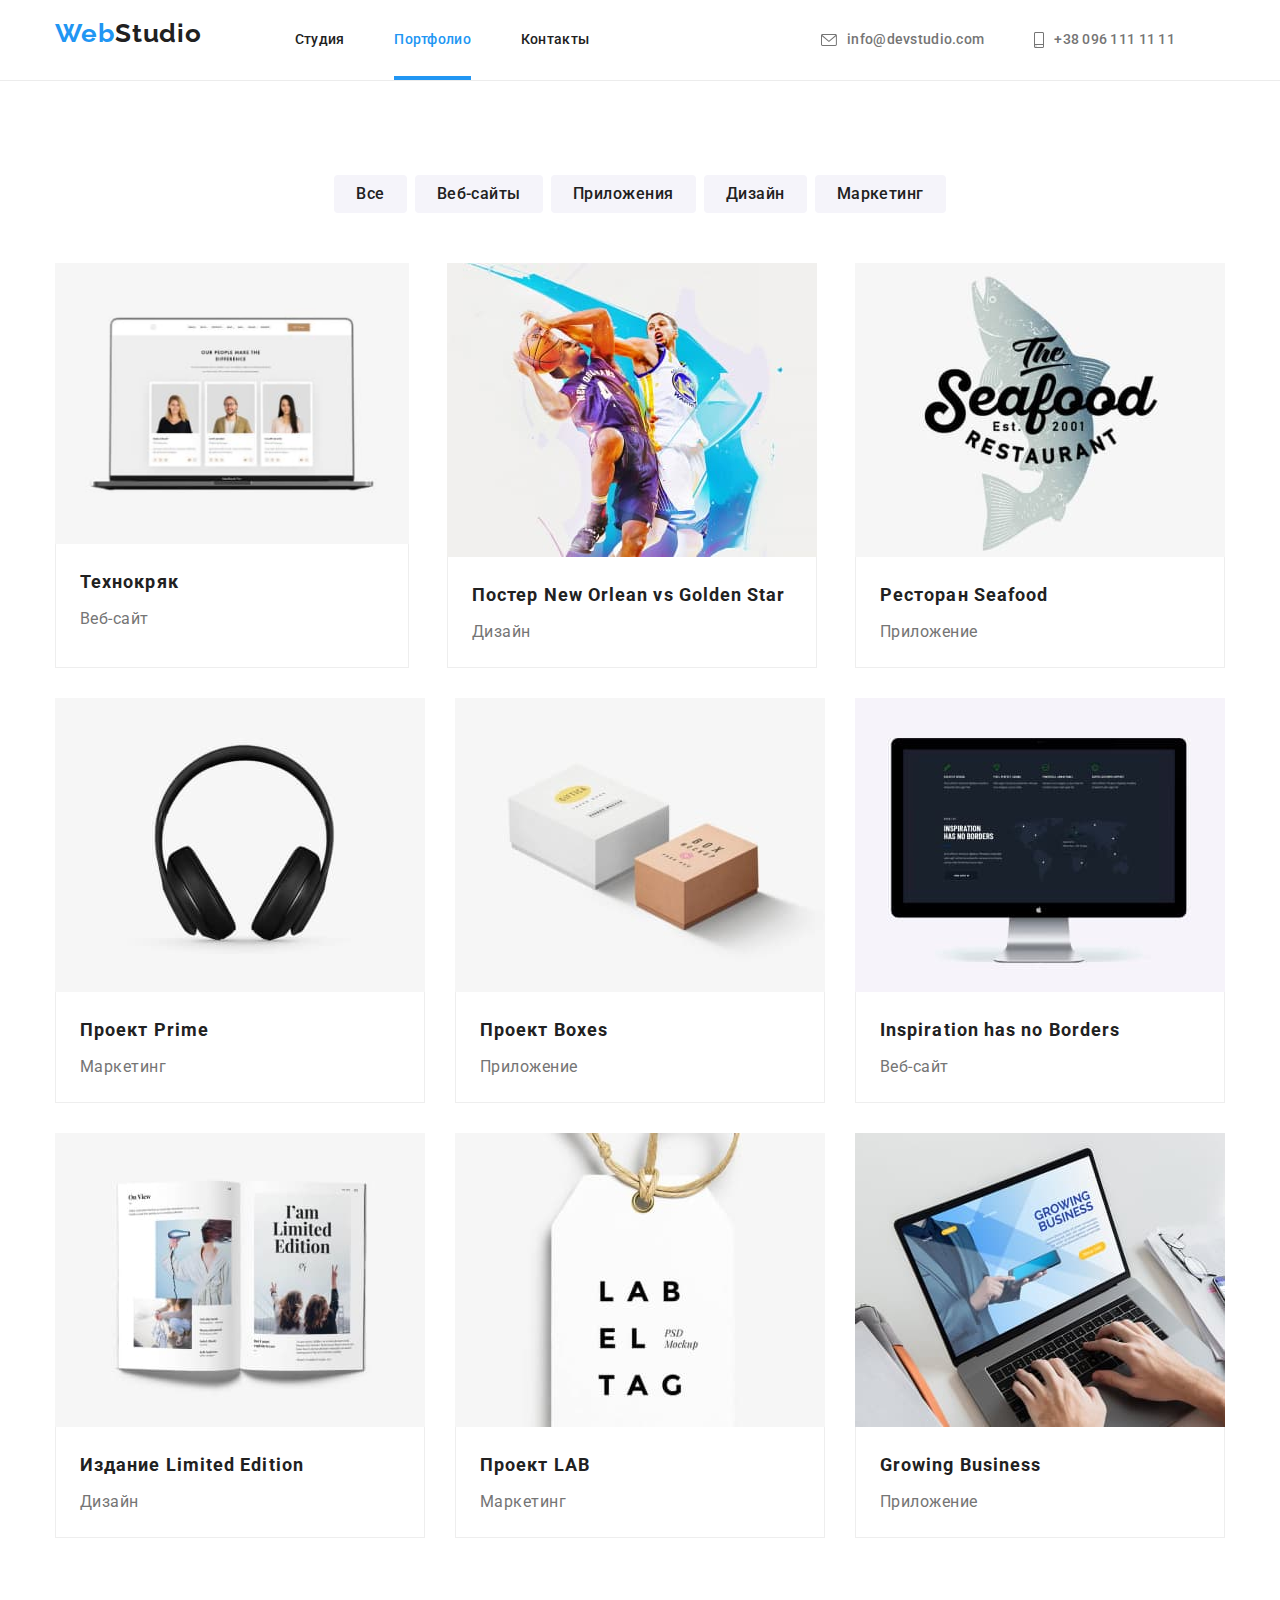
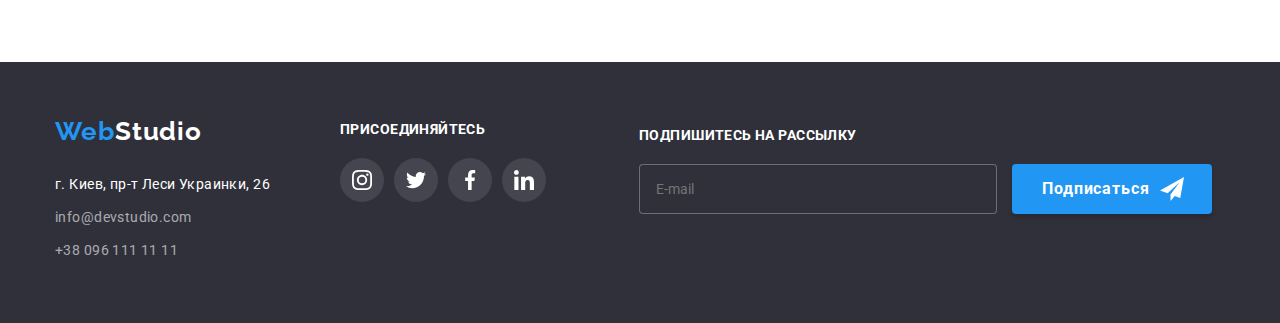
==== portfolio.html @ 1ee74bea "Вариант1" ====
<!DOCTYPE html>
<html lang="ru">
<head>
    <meta charset="UTF-8">
    <meta http-equiv="X-UA-Compatible" content="IE=edge">
    <meta name="viewport" content="width=device-width, initial-scale=1.0">
    <title>goit-markup-hw-08</title>
    <link rel="preconnect" href="https://fonts.googleapis.com">
    <link rel="preconnect" href="https://fonts.gstatic.com" crossorigin>
    <link href="https://fonts.googleapis.com/css2?family=Raleway:wght@700&family=Roboto:wght@400;500;700;900&display=swap" rel="stylesheet">
    <link rel="stylesheet" href="https://cdnjs.cloudflare.com/ajax/libs/modern-normalize/1.1.0/modern-normalize.min.css">
    <link rel="stylesheet" href="css/main.min.css">
</head>
<body>

    <!--Header-->
  

    <header class="header">

        <div class="container container__header">

          <!--Navigation-->

           <nav class="nav">
            <a href="./index.html" class="logo logo__nav"> <span class="web">Web</span><span class="studio studio__nav">Studio</span> </a>

            <button class="nav__btn" 
            type="button" 
            aria-expanded="false" 
            aria-controls="container__menu"
            data-menu-button>
                <svg class="nav__icon" width="24px" height="16px" aria-label="Переключатель мобильного меню">
                    <use class="nav-icon__open" href="./images/symbol-defs.svg#icon-menu-open" width="24px" height="16px"></use>
                    <use class="nav-icon__close" href="./images/symbol-defs.svg#icon-menu-close" width="24px" height="16px"></use>
                </svg>
        </button>



               <ul class="list nav__list">
                <li class="nav__item"> <a href="./index.html" class="nav__link"> Студия </a> </li> 
                <li class="nav__item"> <a href="" class="link-current"> Портфолио </a> </li>
                <li class="nav__item"> <a href="" class="nav__link"> Контакты </a> </li>
               </ul> 
           </nav> 


            <!--Contacts-->

     
            <ul class="list contacts">
           <li class="contacts__item"><a href="mailto:info@devstudio.com" aria-label="icon-envelope" class="contacts__mail"><svg class="contacts-icon" width="16" height="12">
            <use href="./images/symbol-defs.svg#icon-envelope"></use>
           </svg> info@devstudio.com </a></li> 
           <li class="contacts__item"><a href="tel:+380961111111" aria-label="icon-smartphone" class="contacts__tel"><svg class="contacts-icon" width="10" height="16">
            <use href="./images/symbol-defs.svg#icon-smartphone"></use>
           </svg> +38 096 111 11 11</a> </li>
            </ul>     

        </div>
    </header>

    <!--Main section portfolio-->
    <main>

        <section class="portfolio">

            <div class="container">

             <!--Filters-->

             <h1 class="visually-hidden"> Наши работы </h1>

             <ul class="list filters__list">
                <li class="filters__item"> <button type="button" class="button filters__button"> Все </button>
                </li>

                <li class="filters__item"> <button type="button" class="button filters__button"> Веб-сайты </button>
                </li>

                <li class="filters__item"> <button type="button" class="button filters__button"> Приложения </button>
                </li>

                <li class="filters__item"> <button type="button" class="button filters__button"> Дизайн </button>
                </li>

                <li class="filters__item"> <button type="button" class="button filters__button"> Маркетинг </button>
                </li>
             </ul>                    
                                  
                <!--Cards-->
           
             <ul class="list portfolio__list">

                <li class="portfolio__item">                            
                    <a href="" class="portfolio__link">  
                                                    
                        <div class="thumb">                       
                            <img  srcset="./images/img.people.jpg 1x, ./images/img.people-740.jpg 2x"
                             src="./images/img.people.jpg" class="thumb__photo" alt="Фото людей" width="354" height="294">  
                            <p class="thumb__description">Ресурс предлагает комплексные предложения с разным уровнем функционала и сервисов.
                            Все это позволит посетителю получить исчерпывающие сведения о компании или частном лице.</p>
                        </div>                        
                        
                        <div class="thumb__basis">
                            <h2 class="thumb__title">Технокряк</h2>
                            <p class="thumb__text">Веб-сайт</p>                       
                        </div>
                    </a>
                </li>

                <li class="portfolio__item"> 
                    <a href="" class="portfolio__link">
                        
                        <div class="thumb">
                            <img  srcset="./images/img.basketball.jpg 1x, ./images/img.basketball-740.jpg 2x" 
                            src="./images/img.basketball.jpg" class="thumb__photo" alt="Баскетболисты в процессе игры" width="370" height="294">
                            <p class="thumb__description">Ресурс предлагает комплексные предложения с разным уровнем функционала и сервисов.
                            Все это позволит посетителю получить исчерпывающие сведения о компании или частном лице.</p>
                        </div>                                  
                            
                        <div class="thumb__basis">
                            <h2 class="thumb__title">Постер New Orlean vs Golden Star</h2>
                            <p class="thumb__text">Дизайн</p>                    
                         </div>
                    </a>
                </li>

                <li class="portfolio__item"> 
                    <a href="" class="portfolio__link">
                        
                        <div class="thumb">
                            <img  srcset="./images/img.fish.jpg 1x, ./images/img.fish-740.jpg 2x"
                             src="./images/img.fish.jpg" class="thumb__photo" alt="Эмблема ресторана" width="370" height="294">
                            <p class="thumb__description">Ресурс предлагает комплексные предложения с разным уровнем функционала и сервисов.
                            Все это позволит посетителю получить исчерпывающие сведения о компании или частном лице.</p>
                        </div>                                  
                            
                        <div class="thumb__basis">
                            <h2 class="thumb__title">Ресторан Seafood</h2>
                            <p class="thumb__text">Приложение</p>                    
                         </div>
                    </a>
                </li>

              
                <li class="portfolio__item"> 
                    <a href="" class="portfolio__link">
                             
                       <div class="thumb">
                            <img  srcset="./images/img.earphones.jpg 1x, ./images/img.earphones-740.jpg 2x"
                             src="./images/img.earphones.jpg" class="thumb__photo" alt="Наушники" width="370" height="294">
                            <p class="thumb__description">Ресурс предлагает комплексные предложения с разным уровнем функционала и сервисов.
                            Все это позволит посетителю получить исчерпывающие сведения о компании или частном лице.</p>  
                        </div>                        

                        <div class="thumb__basis">
                            <h2 class="thumb__title">Проект Prime</h2>
                            <p class="thumb__text">Маркетинг</p>
                        </div>

                    </a>
                </li>

                <li class="portfolio__item"> 
                    <a href="" class="portfolio__link">
                        <div class="thumb">
                            <img  srcset="./images/img.box.jpg 1x, ./images/img.box-740.jpg 2x" 
                            src="./images/img.box.jpg" class="thumb__photo" alt="Две коробки" width="370" height="294">
                            <p class="thumb__description">Ресурс предлагает комплексные предложения с разным уровнем функционала и сервисов.
                            Все это позволит посетителю получить исчерпывающие сведения о компании или частном лице.</p>       
                        </div>                        

                        <div class="thumb__basis"> 
                            <h2 class="thumb__title">Проект Boxes</h2>
                            <p class="thumb__text">Приложение</p>                       
                        </div>
                    </a>
                </li>

                <li class="portfolio__item"> 
                    <a href="" class="portfolio__link">
                        <div class="thumb">
                            <img  srcset="./images/img.comp.jpg 1x, ./images/img.comp-740.jpg 2x" src="./images/img.comp.jpg" class="thumb__photo" alt="Компьютер" width="370" height="294"> 
                            <p class="thumb__description">Ресурс предлагает комплексные предложения с разным уровнем функционала и сервисов.
                            Все это позволит посетителю получить исчерпывающие сведения о компании или частном лице.</p>
                        </div>                                                 

                        <div class="thumb__basis"> 
                            <h2 class="thumb__title">Inspiration has no Borders</h2>
                            <p class="thumb__text">Веб-сайт</p>                        
                        </div>
                    </a>
                </li>

                <li class="portfolio__item"> 
                    <a href="" class="portfolio__link">
                        <div class="thumb">
                            <img  srcset="./images/img.newspaper.jpg 1x, ./images/img.newspaper-740.jpg 2x"
                             src="./images/img.newspaper.jpg" class="thumb__photo" alt="Открытый журнал" width="370" height="294">
                            <p class="thumb__description">Ресурс предлагает комплексные предложения с разным уровнем функционала и сервисов.
                            Все это позволит посетителю получить исчерпывающие сведения о компании или частном лице.</p>
                        </div>                                                

                        <div class="thumb__basis"> 
                            <h2 class="thumb__title">Издание Limited Edition</h2>
                            <p class="thumb__text">Дизайн</p>                        
                        </div>
                    </a>
                </li>

                <li class="portfolio__item"> 
                    <a href="" class="portfolio__link">
                        <div class="thumb">
                            <img  srcset="./images/img.label.jpg 1x, ./images/img.label-740.jpg 2x" src="./images/img.label.jpg" class="thumb__photo" alt="Бирка" width="370" height="294"> 
                            <p class="thumb__description">Ресурс предлагает комплексные предложения с разным уровнем функционала и сервисов.
                            Все это позволит посетителю получить исчерпывающие сведения о компании или частном лице.</p>
                        </div>
                                    
                        <div class="thumb__basis"> 
                            <h2 class="thumb__title">Проект LAB</h2>
                            <p class="thumb__text">Маркетинг</p>                        
                        </div>
                    </a>
                </li>

                <li class="portfolio__item"> 
                    <a href="" class="portfolio__link">
                        <div class="thumb">
                            <img  srcset="./images/img.notebook.jpg 1x, ./images/img.notebook-740.jpg 2x" 
                            src="./images/img.notebook.jpg" class="thumb__photo" alt="Ноутбук" width="370" height="294">
                            <p class="thumb__description">Ресурс предлагает комплексные предложения с разным уровнем функционала и сервисов.
                             Все это позволит посетителю получить исчерпывающие сведения о компании или частном лице.</p>
                        </div>                      
                            
                        <div class="thumb__basis"> 
                            <h2 class="thumb__title">Growing Business</h2>
                            <p class="thumb__text">Приложение</p>
                        </div>                        
                    </a>
                </li>
             </ul>

            </div>           
             
        </section>
     
    </main>

    <!--Footer-->


    <footer class="footer">

        <div class="container footer__container">

            <div class="container__common">

                <div class="container__address"> 

                    <a href="./index.html" class="logo logo__address"> <span class="web">Web</span><span class="studio address__studio">Studio</span>  </a>
                                 
                    <address class="address"> 
                       <p class="address__direction">г. Киев, пр-т Леси Украинки, 26</p> 
    
                       <ul class="address__list">
                           <li class="address__item">
                           <a href="mailto:info@devstudio.com" class="address__contact">info@devstudio.com </a></li> 
    
                           <li class="address__item">
                           <a href="tel:+380961111111" class="address__contact">+38 096 111 11 11</a> </li>
                         </ul>     
                   </address> 
               </div>
    
              <div class="connect">
    
                <h3 class="connect__title">ПРИСОЕДИНЯЙТЕСЬ</h3>
                <ul class="list communication">
                    <li class="communication__item">
                        <a class="communication__link communication__link--dark" href="" aria-label="icon-instagram">
                            <svg class="communication__icon--dark" width="20px" height="20px">
                                <use href="./images/symbol-defs.svg#icon-instagram"></use>
                            </svg>
                        </a>
                    </li>
      
                    <li class="communication__item">
                        <a class="communication__link communication__link--dark" href="" aria-label="icon-twitter">
                            <svg class="communication__icon--dark" width="20px" height="20px">
                                <use href="./images/symbol-defs.svg#icon-twitter"></use>
                            </svg>
                        </a>
                    </li>
      
                    <li class="communication__item">
                        <a class="communication__link communication__link--dark" href="" aria-label="icon-facebook">
                            <svg class="communication__icon--dark" width="20px" height="20px">
                                <use href="./images/symbol-defs.svg#icon-facebook"></use>
                            </svg>
                        </a>
                    </li>
      
                    <li class="communication__item">
                        <a class="communication__link communication__link--dark" href="" aria-label="icon-linkedin">
                            <svg class="communication__icon--dark" width="20px" height="20px">
                                <use href="./images/symbol-defs.svg#icon-linkedin"></use>
                            </svg>
                        </a>
                    </li>
                </ul>
      
              </div>

            </div>
       

          <form class="subscribe">
            <b class="subscribe__call">ПОДПИШИТЕСЬ НА РАССЫЛКУ</b>
            <label for=""><input class="subscribe__field" type="email" name="email" placeholder="E-mail"/></label>     
            <button class="button submit" type="submit">Подписаться
                <svg class="submit__icon" width="24px" height="24px">
                    <use href="./images/symbol-defs.svg#icon-icon-send"></use>
                </svg>
            </button>
              
          </form>
         
        </div>
      
    </footer>

    <div class="container__menu" id="container__menu" data-menu>


        <ul class="list nav__list-menu">
            <li class="nav__item-menu"> <a href="" class="link-current"> Студия </a> </li> 
            <li class="nav__item-menu"> <a href="./portfolio.html" class="nav__link"> Портфолио </a> </li>
            <li class="nav__item-menu"> <a href="" class="nav__link"> Контакты </a> </li>
        </ul>   
    
        <ul class="list menu__contacts">
      
            <li class="menu__item"><a href="tel:+380961111111"  class="contacts__tel">
           +38 096 111 11 11</a> </li>
    
           <li class="menu__item"><a href="mailto:info@devstudio.com"  class="contacts__mail">
            info@devstudio.com </a></li> 
              </ul>   
    
              
              <ul class="list mobile">
                <li class="mobile__item">
                    <a class="link mobile__link" href="" target="_blank">Instagram</a>
                </li>
                <li class="link mobile__item">
                    <a class="mobile__link" href="" target="_blank">Twitter</a>
                </li>
                <li class="link mobile__item">
                    <a class="mobile__link" href="" target="_blank">Facebook</a>
                </li>
                <li class="link mobile__item">
                    <a class="mobile__link" href="" target="_blank">Linkedin</a>
                </li>
            </ul> 
    
      </div>
   
      <script src="./js/menu.js"></script>  
</body>
</html>
---- css/main.min.css ----
:root{--main-font: 'Roboto', sans-serif ;--secondary-font: 'Raleway', sans-serif;--main-font-color: rgba(117, 117, 117, 1);--title-font: rgba(33, 33, 33, 1);--background-header: rgba(255, 255, 255, 1);--background-team: rgba(245, 244, 250, 1);--background-footer: rgba(47, 48, 58, 1);--button-link-color: rgba(33, 150, 243, 1);--button-link-hover: rgba(24, 140, 232, 1);--footer-contacts: rgba(255, 255, 255, 0.6);--icons-color: rgba(175, 177, 184, 1);--сubic: cubic-bezier(0.4, 0, 0.2, 1)}.visually-hidden{position:absolute;white-space:nowrap;width:1px;height:1px;overflow:hidden;border:0;padding:0;clip:rect(0 0 0 0);clip-path:inset(50%);margin:-1px}body{font-family:var(--main-font);color:var(--main-font-color);background-color:var(--background-header)}ul{padding-inline-start:0;margin-block-end:0;margin-block-start:0}.container{max-width:1200px;padding-left:15px;padding-right:15px;margin-left:auto;margin-right:auto}@media screen and (min-width: 480px){.container{width:480px}}@media screen and (min-width: 768px){.container{width:768px}}@media screen and (min-width: 1200px){.container{width:1200px}}h1,h2,h3{margin-top:0;margin-block-end:0;margin-block-start:0}img{display:block;max-width:100%;height:auto}.list{list-style:none}.button{border-radius:4px;border:0;cursor:pointer;font-size:16px;transition-property:background;transition-duration:250ms;transition-timing-function:var(--сubic)}.communication{display:flex;justify-content:center;align-items:center;padding-inline-start:0}.header{font-weight:500;font-size:14px;line-height:1.14;border-bottom:1px solid #ececec;background-color:var(--background-header)}.container__header{display:flex;align-items:center}@media screen and (max-width: 767px){.container__header{display:block}}@media screen and (min-width: 768px){.container__header{width:768px}}@media screen and (min-width: 1200px){.container__header{width:1200px}}.logo{font-family:var(--secondary-font);font-weight:700;font-size:26px;line-height:0.72;letter-spacing:0.03em;text-decoration:none}@media screen and (max-width: 479px){.logo{font-size:24px;line-height:1.67}}.web{display:inline-block;min-width:60px;height:31px;color:var(--button-link-color)}.studio{display:inline-block;min-width:85px;height:31px;margin:0}.nav__btn{position:relative;width:40px;height:40px;padding:0;margin-top:10px;margin-bottom:10px;margin-left:auto;border:none;background-color:transparent;z-index:1}.nav__btn .nav-icon__close{display:none}.nav__btn.is-active .nav-icon__close{display:block}.nav__btn.is-active .nav-icon__open{display:none}.nav__btn:hover .nav-icon__close,.nav__btn:focus .nav-icon__close{fill:var(--button-link-color)}.nav__btn:hover .nav-icon__open,.nav__btn:focus .nav-icon__open{fill:var(--button-link-color)}@media screen and (min-width: 767px){.nav__btn{display:none}}.nav{display:flex;align-items:center}.logo__nav{padding-top:24px;padding-bottom:25px;margin-right:93px}.studio__nav{color:var(--title-font)}.nav__list{display:flex;padding:0;margin:0}@media screen and (max-width: 767px){.nav__list{display:none}}.nav__item{padding:0;margin-right:50px}.nav-list .nav-list-item:last-child{margin-right:0}.nav__item-menu{font-size:40px;font-weight:500;line-height:1.18;letter-spacing:0.02em;text-align:left}.nav__link{display:block;padding:32px 0;color:var(--title-font);letter-spacing:0.02em;text-decoration:none;transition-property:color;transition-duration:250ms;transition-timing-function:var(--сubic)}@media screen and (max-width: 767px){.nav__link{padding-top:0;padding-left:40px}}.nav__link:hover,.nav__link:focus{color:var(--button-link-color)}.link-current{position:relative;display:block;padding:32px 0 28px 0;color:var(--button-link-color);letter-spacing:0.02em;text-decoration:none}@media screen and (max-width: 767px){.link-current{margin-bottom:35px;margin-top:48px;margin-left:40px;padding:0}}.link-current::after{position:absolute;top:100%;right:0;content:"";width:100%;height:4px;background-color:var(--button-link-color)}@media screen and (max-width: 767px){.link-current::after{display:none}}.contacts{display:flex;padding:0;margin-left:auto;margin-top:0;margin-bottom:0;align-items:center;justify-content:center}@media screen and (max-width: 767px){.contacts{display:none}}@media screen and (min-width: 768px) and (max-width: 1199px){.contacts{display:block}}.contacts__item{margin-right:50px}@media screen and (max-width: 767px){.contacts__item{margin-bottom:32px;margin-right:0}}@media screen and (min-width: 768px) and (max-width: 1199px){.contacts__item{margin-right:0;margin-bottom:10px}}.contacts .contacts-item:last-child{margin-right:0}.contacts__mail{display:flex;align-items:center;height:16px;color:var(--main-font-color);letter-spacing:0.02em;text-decoration:none;transition-property:color;transition-duration:250ms;transition-timing-function:var(--сubic)}@media screen and (max-width: 767px){.contacts__mail{font-size:24px;font-weight:500;line-height:1.17;color:var(--main-font-color)}}@media screen and (min-width: 768px) and (max-width: 1199px){.contacts__mail{font-size:12px;line-height:1.17;text-align:left;margin-bottom:10px}}.contacts__mail:hover,.contacts__mail:focus{color:var(--button-link-color)}.contacts__tel{display:flex;align-items:center;color:var(--main-font-color);letter-spacing:0.02em;text-decoration:none;height:16px;transition-property:color;transition-duration:250ms;transition-timing-function:var(--сubic)}@media screen and (max-width: 767px){.contacts__tel{font-size:34px;line-height:1.17;color:var(--button-link-color)}}@media screen and (min-width: 768px) and (max-width: 1199px){.contacts__tel{display:flex;align-items:center;font-size:12px}}.contacts__tel:hover,.contacts__tel:focus{color:var(--button-link-color)}.contacts-icon{margin-right:10px;fill:currentColor}.hero{padding-top:200px;padding-bottom:200px;text-align:center;max-width:1600px;margin-left:auto;margin-right:auto;background-color:var(--background-footer);background:linear-gradient(rgba(47,48,58,0.4), rgba(47,48,58,0.4)),url("../images/img.background.jpg");background-size:cover;background-repeat:no-repeat;background-position:center}@media (min-device-pixel-ratio: 2), (min-resolution: 192dpi), (min-resolution: 2dppx){.hero .box{background-image:url("../images/img.background-2x.jpg")}}.hero__title{width:696px;margin-left:auto;margin-right:auto;margin-bottom:30px;font-weight:900;font-size:44px;line-height:1.36;letter-spacing:0.06em;color:var(--background-header)}@media screen and (max-width: 480px){.hero__title{font-size:26px;line-height:1.62;display:block;width:360px}}@media screen and (min-width: 480px) and (max-width: 768px){.hero__title{font-size:26px;line-height:1.62;width:360px}}.hero__button{display:inline-block;padding:10px 32px;min-width:201px;font-weight:700;line-height:1.88;letter-spacing:0.06em;background-color:var(--button-link-color);color:var(--background-header);box-shadow:0px 4px 4px 0px rgba(0,0,0,0.15)}.hero__button:hover,.hero__button:focus{background-color:var(--button-link-hover)}.peculiarities{padding-top:94px;padding-bottom:94px}@media screen and (max-width: 1199px){.peculiarities{padding-top:60px;padding-bottom:60px}}.peculiarities__title{margin-bottom:10px;font-weight:700;font-size:14px;line-height:1.14;letter-spacing:0.03em;color:var(--title-font)}@media screen and (max-width: 767px){.peculiarities__title{text-align:center}}.peculiarities__list{display:flex;padding:0;margin:0}@media screen and (max-width: 767px){.peculiarities__list{display:block}}@media screen and (min-width: 768px) and (max-width: 1199px){.peculiarities__list{display:flex;flex-wrap:wrap;justify-content:center}}.peculiarities__item{width:270px;margin-right:30px}@media screen and (max-width: 767px){.peculiarities__item{width:450px;margin-right:auto;margin-left:auto;margin-bottom:30px}}@media screen and (min-width: 768px) and (max-width: 1199px){.peculiarities__item{width:354px;margin-right:30px;margin-bottom:30px}.peculiarities__item:nth-child(2n){margin-right:0}.peculiarities__item:nth-last-child(-n+2){margin-bottom:0}}@media screen and (min-width: 768px) and (max-width: 1199px) and (min-width: 1200px){.peculiarities__item .peculiarities__list .peculiarities__item:last-child{margin-right:0}}.peculiarities__container{display:flex;align-items:center;justify-content:center;width:270px;height:120px;background-color:#f5f4fa;margin-bottom:30px;color:var(--title-font)}@media screen and (max-width: 767px){.peculiarities__container{min-width:450px;margin-left:auto;margin-right:auto}}@media screen and (min-width: 768px) and (max-width: 1199px){.peculiarities__container{min-width:354px}}.peculiarities__text{display:inline-block;margin:0;font-size:14px;line-height:1.71;letter-spacing:0.03em;color:var(--main-font-color)}.services{display:none;padding-top:0px;padding-bottom:94px;margin:0 auto;text-align:center}@media screen and (min-width: 1200px){.services{display:block}}.services__title{margin-left:auto;margin-right:auto;margin-bottom:50px;font-weight:700;font-size:36px;line-height:1.17;letter-spacing:0.03em;color:var(--title-font)}.services__list{display:flex;padding:0;margin-block-start:0;margin-block-end:0;padding-inline-start:0}.services__item{position:relative;width:370px;margin-right:30px}.services__describe{position:absolute;bottom:0;left:0;width:100%;padding-top:27px;padding-bottom:27px;font-size:14px;line-height:1.14;font-weight:700;letter-spacing:0.03em;color:var(--background-header);background-color:rgba(47,48,58,0.8)}.services__list .services__item:last-child{margin-right:0}.team{padding-top:94px;padding-bottom:94px;background-color:var(--background-team);text-align:center}@media screen and (max-width: 1199px){.team{padding-top:60px;padding-bottom:60px}}.team__title{margin-left:auto;margin-right:auto;margin-bottom:50px;font-weight:700;font-size:36px;line-height:1.17;letter-spacing:0.03em;color:var(--title-font)}@media screen and (max-width: 1199px){.team__title{font-size:28px;font-weight:700;line-height:1.18;margin-bottom:30px}}.team__list{padding-left:0;margin-top:0;margin-bottom:0;margin-right:0;text-align:center}@media screen and (max-width: 767px){.team__list{display:block;margin-left:auto;margin-right:auto}}@media screen and (min-width: 768px) and (max-width: 1199px){.team__list{display:flex;flex-wrap:wrap;justify-content:center}}@media screen and (min-width: 1200px){.team__list{display:flex}}.team__item img{max-width:100%}.team__item{width:270px;margin-right:30px;box-shadow:0px 2px 1px 0px rgba(0,0,0,0.2),0px 1px 1px 0px rgba(0,0,0,0.14),0px 1px 3px 0px rgba(0,0,0,0.12);border-radius:0 0 4px 4px}@media screen and (max-width: 767px){.team__item{min-width:450px;margin-right:auto;margin-left:auto;margin-bottom:30px}.team__item:last-child{margin-bottom:0}}@media screen and (min-width: 767px) and (max-width: 1199px){.team__item{min-width:354px;margin-bottom:30px}.team__item:nth-child(2n){margin-right:0}}@media screen and (max-width: 767px){.team__photo{min-width:450px}}@media screen and (min-width: 768px) and (max-width: 1199px){.team__photo{min-width:354px}}.card{padding-top:30px;padding-bottom:30px;background-color:var(--background-header);border-radius:0 0 4px 4px}@media screen and (max-width: 480px){.card{max-width:450px}}@media screen and (min-width: 480px) and (max-width: 767px){.card{max-width:450px}}.card__title{display:inline-block;margin-top:0;margin-bottom:10px;font-weight:500;font-size:16px;line-height:1.19;letter-spacing:0.03em;color:var(--title-font);text-align:center}.card__text{margin-top:0;margin-bottom:16px;font-size:16px;line-height:1.19;letter-spacing:0.03em;color:var(--main-font-color)}.communication__item{margin-right:10px;border-radius:50%;width:44px;height:44px}.communication__item:last-child{margin-right:0}.communication__link{display:flex;justify-content:center;align-items:center;width:100%;height:100%;border-radius:50%;transition-property:color, background;transition-duration:250ms;transition-timing-function:var(--сubic)}.team-communication__link{color:var(--icons-color);background-color:var(--background-header)}.team-communication__link:hover,.team-communication__link:focus{color:var(--background-header);background-color:var(--button-link-color)}.communication__icon{fill:currentColor}.communication__link--dark{color:var(--background-header);background-color:rgba(255,255,255,0.1)}.communication__link--dark:hover,.communication__link--dark:focus{background-color:var(--button-link-color)}.communication__icon--dark{fill:currentColor}.clients{padding-top:94px;padding-bottom:94px;text-align:center}@media screen and (max-width: 1199px){.clients{padding-top:60px;padding-bottom:60px}}.clients__title{font-size:36px;font-weight:700;line-height:1.17;letter-spacing:0.03em;color:var(--title-font);margin-bottom:50px}@media screen and (max-width: 1199px){.clients__title{font-size:28px;line-height:1.18;text-align:center;margin-bottom:30px}}.clients__list{display:flex;justify-content:center;list-style:none;margin-top:0;margin-bottom:0}@media screen and (max-width: 767px){.clients__list{flex-wrap:wrap}}@media screen and (min-width: 768px) and (max-width: 1199px){.clients__list{flex-wrap:wrap}}.clients__item{margin-right:30px;height:92px;border-color:var(--icons-color);border-radius:4px}@media screen and (max-width: 479px){.clients__item{margin-bottom:30px;max-width:210px}}@media screen and (min-width: 480px) and (max-width: 767px){.clients__item{margin-bottom:30px;min-width:210px}.clients__item:nth-child(2n){margin-right:0}}@media screen and (min-width: 768px) and (max-width: 1199px){.clients__item{margin-bottom:30px;min-width:226px}.clients__item:nth-child(3n){margin-right:0}.clients__item:nth-last-child(-n+3){margin-bottom:0}}@media screen and (min-width: 1200px){.clients__item{width:170px;margin-right:30px}.clients__item:nth-child(6){margin-right:0}}.clients__link{display:flex;justify-content:center;align-items:center;width:100%;height:100%;color:var(--icons-color);border:solid 1px;transition-property:color;transition-duration:250ms;transition-timing-function:var(--сubic)}.clients__link:hover,.clients__link:focus{color:var(--button-link-color)}.clients__icon{fill:currentColor}.footer{margin:0 auto;padding-top:60px;padding-bottom:60px;background-color:var(--background-footer);font-size:14px;line-height:1.71;letter-spacing:0.03em}.footer__container{display:flex}@media screen and (max-width: 767px){.footer__container{flex-direction:column;align-items:center;justify-content:center}}@media screen and (min-width: 768px) and (max-width: 1199px){.footer__container{display:block;text-align:center}}@media screen and (min-width: 1200px){.footer__container{align-items:baseline}}.container__common{display:flex}@media screen and (max-width: 767px){.container__common{flex-direction:column}}@media screen and (min-width: 768px) and (max-width: 1199px){.container__common{justify-content:space-between;margin-bottom:60px;margin-left:80px;margin-right:80px}}.container__address{display:block}@media screen and (max-width: 767px){.container__address{text-align:center}}.logo__address{display:inline-block;padding:0;margin-bottom:20px}.address__studio{color:var(--background-header)}.address{font-style:normal;color:var(--background-header)}.address__direction{display:inline-block;margin-top:0;margin-bottom:8px;margin-block-start:0;margin-block-end:0}@media screen and (min-width: 768px){.address__direction{margin-bottom:9px}}.address__list{padding-left:0;margin-top:0%;margin-bottom:0%;list-style:none}.address__item{margin-top:0;margin-bottom:9px}@media screen and (max-width: 767px){.address__item{margin-bottom:8px}}.address__item:last-child{margin-bottom:0}.address__item:last-child{margin-bottom:0}.address__contact{display:block;padding:0;text-decoration:none;color:var(--footer-contacts);transition-property:color;transition-duration:250ms;transition-timing-function:var(--сubic)}.address__contact:hover,.address__contact:focus{color:var(--button-link-color)}.connect{margin-left:70px}@media screen and (max-width: 767px){.connect{margin-left:0;text-align:center}}.connect__title{display:block;color:var(--background-header);font-size:14px;line-height:1.14;font-weight:700;margin-top:0;margin-bottom:20px}@media screen and (max-width: 767px){.connect__title{margin-top:60px;margin-bottom:20px}}.subscribe{margin-left:0}@media screen and (max-width: 767px){.subscribe{text-align:center}}@media screen and (min-width: 1200px){.subscribe{margin-left:93px}}.subscribe__call{display:block;color:var(--background-header);line-height:1.14;font-weight:700;margin-top:0;margin-bottom:20px}@media screen and (max-width: 767px){.subscribe__call{margin-top:60px;margin-bottom:20px}}.subscribe__field{width:358px;height:50px;border:1px solid rgba(255,255,255,0.3);border-radius:4px;background-color:var(--background-footer);padding:15px 16px;color:var(--footer-contacts);outline:transparent;transition-duration:250ms;transition-timing-function:var(--сubic)}@media screen and (max-width: 767px){.subscribe__field{display:block;margin-bottom:20px;margin-left:auto;margin-right:auto}}@media screen and (min-width: 768px) and (max-width: 1199px){.subscribe__field{width:450px;display:block;margin-bottom:20px;margin-left:auto;margin-right:auto}}.subscribe__field:hover,.subscribe__field:focus{border-color:var(--button-link-color)}.submit{position:relative;min-width:200px;padding:10px 62px 10px 29px;margin-left:0;font-weight:700;line-height:1.88;letter-spacing:0.06em;background-color:var(--button-link-color);color:var(--background-header);box-shadow:0px 4px 4px 0px rgba(0,0,0,0.15)}@media screen and (max-width: 480px){.submit{margin:0}}@media screen and (min-width: 1200px){.submit{margin-left:12px}}.submit:hover,.submit:focus{background-color:var(--button-link-hover)}.submit__icon{position:absolute;top:0;right:0;margin-top:13px;margin-right:28px;fill:var(--background-header)}.backdrop{position:fixed;top:0;left:0;width:100%;height:100%;background-color:rgba(0,0,0,0.2);opacity:1;pointer-events:initial;visibility:visible;transition:opacity 250ms var(--сubic);z-index:10}.backdrop.is-hidden{opacity:0;pointer-events:none}.modal{position:absolute;top:50%;left:50%;transform:translate(-50%, -50%) scale(1);transition:transform 250ms var(--сubic);width:528px;height:581px;padding:40px 40px 40px 41px;border:1px;border-color:rgba(0,0,0,0.1);border-radius:4px;background-color:var(--background-header);box-shadow:0px 2px 1px 0px rgba(0,0,0,0.2);box-shadow:0px 1px 1px 0px rgba(0,0,0,0.14);box-shadow:0px 1px 3px 0px rgba(0,0,0,0.12)}@media screen and (max-width: 1199px){.modal{width:450px;height:609px}}.backdrop.is-hidden .modal{transform:translate(-50%, -50%) scale(0.4);transition:transform 250ms var(--сubic)}.close{display:flex;justify-content:center;align-items:center;position:absolute;top:8px;right:8px;padding:0;width:30px;height:30px;border-radius:50%;border:1px solid;border-color:rgba(0,0,0,0.1);cursor:pointer;background-color:var(--background-header);transition-duration:250ms;transition-timing-function:var(--сubic)}.close:hover .close__icon,.close:focus .close__icon{fill:var(--button-link-color)}.close__icon{position:absolute;transition-duration:250ms;transition-timing-function:var(--сubic)}.application{min-width:448px}@media screen and (max-width: 1199px){.application{min-width:370px}}.application__title{display:inline-block;color:var(--title-font);font-size:20px;font-weight:700;line-height:1.15;letter-spacing:0.03em;text-align:center;margin-bottom:12px}.application__field{display:flex;flex-direction:column;font-size:12px;line-height:1.17;letter-spacing:0.01em}.application__label{margin-bottom:4px}.application__input{min-width:448px;margin:0;padding:12px 15px 12px 42px;border:1px solid;border-color:rgba(33,33,33,0.2);border-radius:4px;outline:transparent}@media screen and (max-width: 1199px){.application__input{min-width:370px}}.application__input:hover,.application__input:focus-within{border-color:var(--button-link-color)}.application__input:hover+.application__icon,.application__input:focus-within+.application__icon{fill:var(--button-link-color)}.icon-box{position:relative;margin-bottom:10px;min-width:448px}@media screen and (max-width: 1199px){.icon-box{min-width:370px}}.application__icon{position:absolute;left:0;top:0;margin-left:12px;margin-top:11px;margin-bottom:11px;fill:var(--title-font);transition-duration:250ms;transition-timing-function:var(--сubic)}input[type="checkbox"]{margin-right:8px}.comment{padding:12px 16px;margin:0;margin-bottom:20px;border:1px solid;border-radius:4px;resize:none;font-size:12px;line-height:1.17;letter-spacing:0.01em;border-color:rgba(33,33,33,0.2);transition-duration:250ms;transition-timing-function:var(--сubic);outline:none}.comment:hover,.comment:focus-within{border-color:var(--button-link-color)}.comment::placeholder{font-size:12px;line-height:1.17;letter-spacing:0.01em}.agree{display:flex;justify-content:center;align-items:center;line-height:1.71;letter-spacing:0.03em;font-size:14px}@media screen and (max-width: 1199px){.agree{line-height:1.67;letter-spacing:0.03em;font-size:12px}}.checkbox{position:absolute;white-space:nowrap;width:1px;height:1px;overflow:hidden;border:0;padding:0;clip:rect(0 0 0 0);clip-path:inset(50%);margin:-1px}.checkbox:checked+.span-box{background-color:var(--button-link-color);background-size:contain;background-origin:border-box;border-color:var(--button-link-color)}.span-box{display:inline-block;position:relative;border:solid 2px var(--title-font);border-radius:2px;height:17px;width:17px;margin-top:4px;margin-bottom:4px;margin-right:8px}.checkbox__icon{position:absolute;left:-1px;top:-1px}.application__link{display:inline-block;margin-left:5px;color:var(--button-link-color);line-height:1.71;letter-spacing:0.03em;font-size:14px}@media screen and (max-width: 1199px){.application__link{line-height:1.67;letter-spacing:0.03em;font-size:12px}}.application__link:hover,.application__link:focus{color:var(--button-link-hover);transition-duration:250ms;transition-timing-function:var(--сubic)}.send{display:block;min-width:200px;padding:10px 55px 10px 56px;margin-top:30px;margin-left:auto;margin-right:auto;font-weight:700;line-height:1.88;letter-spacing:0.06em;background-color:var(--button-link-color);color:var(--background-header);box-shadow:0px 4px 4px 0px rgba(0,0,0,0.15)}.send:hover,.send:focus{background-color:var(--button-link-hover)}.filters__list{display:flex;justify-content:center;margin-block-start:0;margin-block-end:0;margin-bottom:50px;list-style:none;padding:0;padding-inline-start:0}@media screen and (max-width: 767px){.filters__list{flex-wrap:wrap;justify-content:flex-start;margin-bottom:40px}}.filters__item{margin-right:8px}@media screen and (max-width: 767px){.filters__item{margin-bottom:15px}.filters__item:nth-last-child(-n+2){margin-bottom:0}}.filters__list .filters__item:last-child{margin-right:0}.filters__button{padding:6px 22px;background-color:var(--background-team);color:var(--title-font);font-weight:500;line-height:1.63;letter-spacing:0.03em;box-shadow:none}.filters__button:hover,.filters__button:focus{background-color:var(--button-link-color);color:var(--background-header);box-shadow:0px 2px 2px 0px rgba(0,0,0,0.12),0px 1px 2px 0px rgba(0,0,0,0.08),0px 3px 1px 0px rgba(0,0,0,0.1)}.portfolio{background-color:var(--background-color);padding-top:94px;padding-bottom:94px}@media screen and (max-width: 1199px){.portfolio{padding-top:60px;padding-bottom:60px}}.portfolio__list{display:flex;flex-wrap:wrap;justify-content:space-between;padding-left:0;margin:0}.portfolio__item{margin-bottom:30px}.portfolio__item img{max-width:100%}@media screen and (max-width: 767px){.portfolio__item{min-width:450px;margin-bottom:30px}.portfolio__item:last-child{margin-bottom:0}}@media screen and (min-width: 768px) and (max-width: 1199px){.portfolio__item{max-width:354px;margin-right:30px}.portfolio__item:nth-last-child(-n+2){margin-bottom:0}.portfolio__item:nth-child(2n){margin-right:0}}@media screen and (min-width: 1200px){.portfolio__item .portfolio__item:nth-child(3n){margin-right:0}.portfolio__item .portfolio__item:nth-last-child(-n+3){margin-bottom:0}}.portfolio__item:hover .thumb__description{transform:translateY(0)}.portfolio__link{display:flex;flex-direction:column;height:100%;text-decoration:none;box-shadow:none;transition-property:box-shadow;transition-duration:250ms;transition-timing-function:var(--сubic)}.portfolio__link:hover{box-shadow:1px 4px 6px 0px rgba(0,0,0,0.16),0px 4px 4px 0px rgba(0,0,0,0.06),0px 1px 1px 0px rgba(0,0,0,0.12)}.portfolio__link:focus{color:var(--button-link-color)}.thumb{position:relative;overflow:hidden}@media screen and (max-width: 767px){.thumb__photo{width:450px}}.thumb__title{margin-bottom:4px;font-weight:700;font-size:18px;line-height:2;letter-spacing:0.06em;color:var(--title-font)}.thumb__text{margin-top:0;margin-bottom:0;font-size:16px;line-height:1.88;letter-spacing:0.03em;color:var(--main-font-color)}.thumb__description{position:absolute;left:0;top:0;padding:63px 24px;margin:0;margin-block-start:0;margin-block-end:0;font-size:18px;line-height:1.56;letter-spacing:0.03em;text-align:left;color:var(--background-header);background-color:rgba(33,150,243,0.9);transform:translateY(100%);transition-duration:250ms;transition-timing-function:var(--сubic)}.thumb__basis{flex-grow:1;padding-top:20px;padding-bottom:20px;padding-left:24px;padding-right:24px;border-bottom:1px solid #eee;border-left:1px solid #eee;border-right:1px solid #eee}@media screen and (max-width: 767px){.thumb__basis{max-width:450px}}@media screen and (max-width: 767px){.container__menu{display:none;position:absolute;right:0;top:0;width:480px;height:796px;background-color:var(--background-header)}.container__menu.is-open{display:block}}@media screen and (min-width: 768px){.container__menu{display:none}}.menu__contacts{padding-top:302px}.menu__item{padding-bottom:32px;padding-left:40px}.mobile{display:flex;align-items:center;margin-top:64px;padding-left:40px}@media screen and (min-width: 768px){.mobile{display:none}}.mobile__item{padding-right:10px;padding-left:10px;border-right:1px solid rgba(33,33,33,0.2)}.mobile__item:last-child{border:none;padding-right:0}.mobile__item:nth-child(1){padding-left:0}.mobile__link{color:var(--button-link-color);font-size:18px;font-weight:500;line-height:1.22;letter-spacing:0.02em;text-decoration:none}
/*# sourceMappingURL=main.min.css.map */
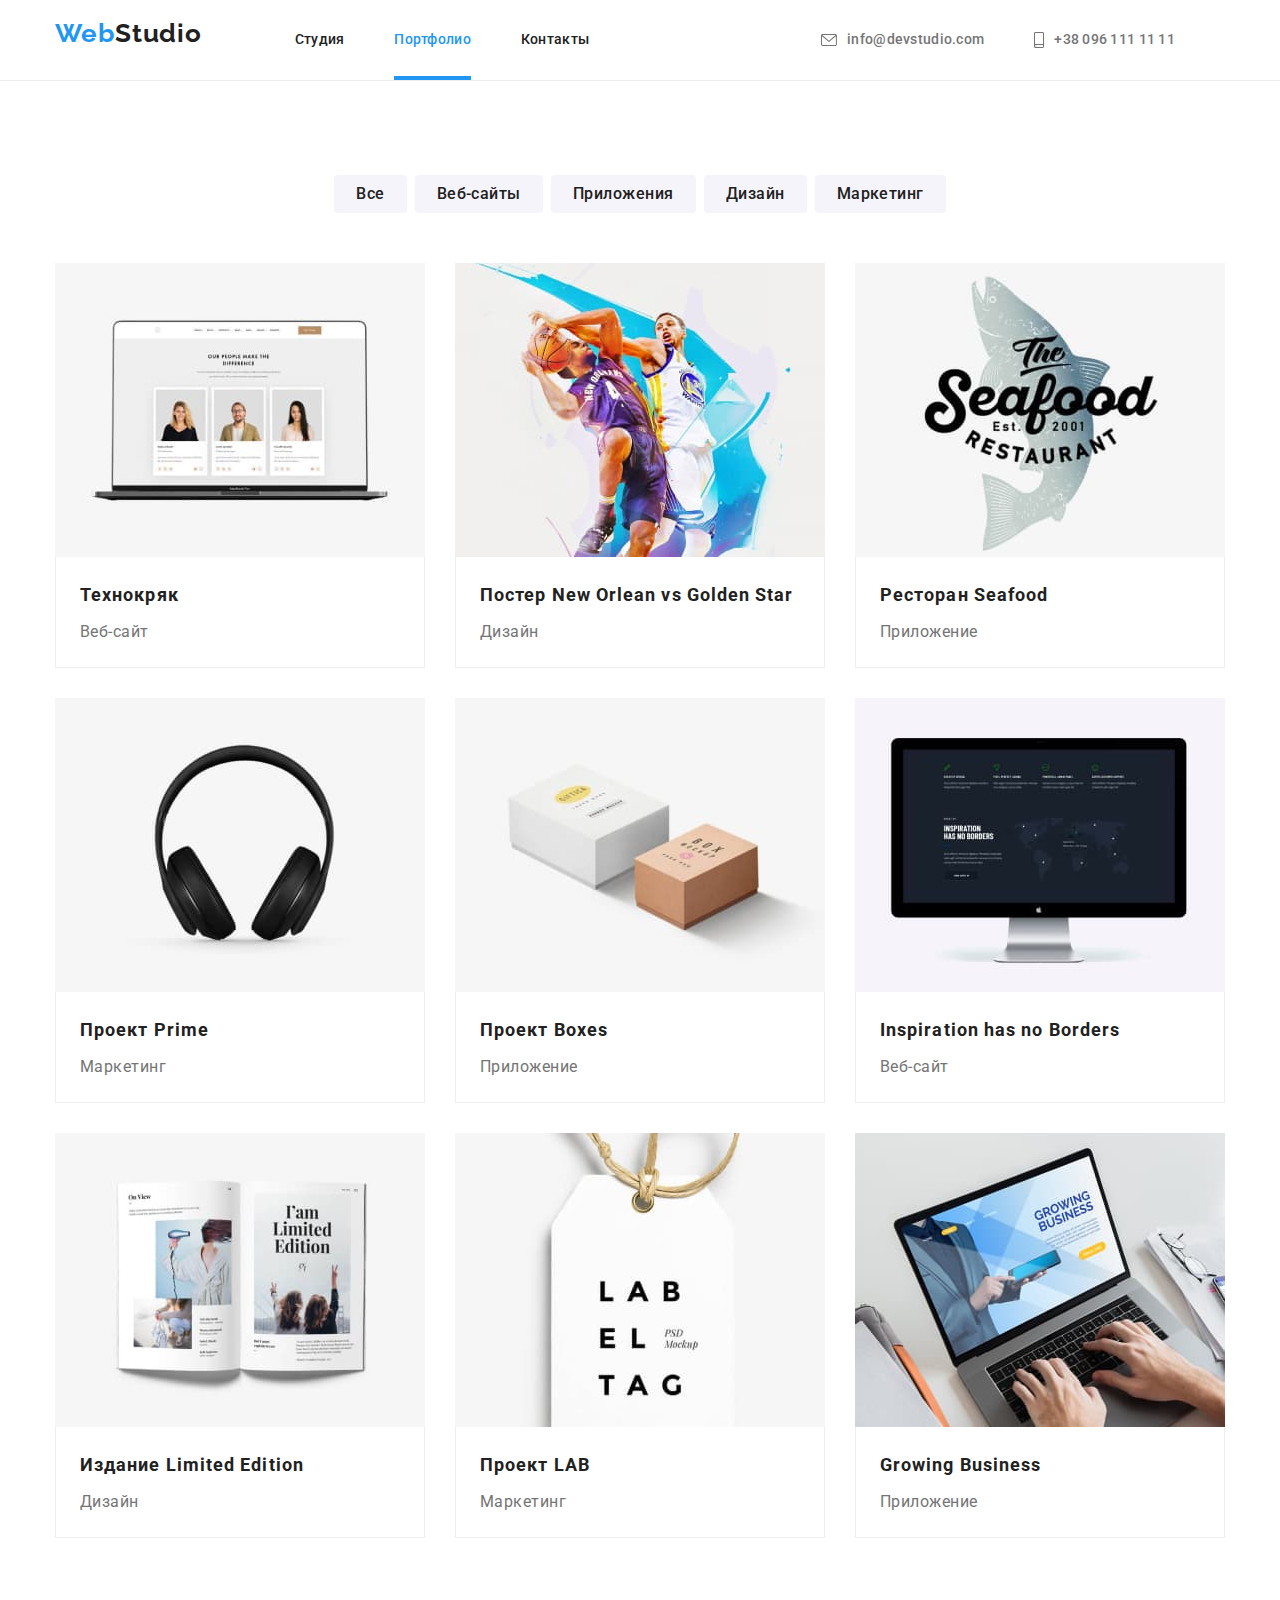
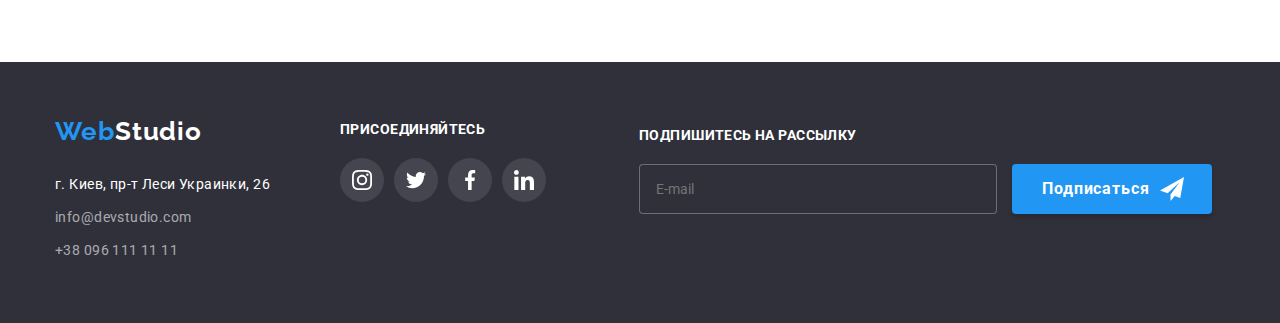
==== commit b0c1ef67: "1" ====
--- a/portfolio.html
+++ b/portfolio.html
@@ -50,10 +50,12 @@
 
      
             <ul class="list contacts">
-           <li class="contacts__item"><a href="mailto:info@devstudio.com" aria-label="icon-envelope" class="contacts__mail"><svg class="contacts-icon" width="16" height="12">
+           <li class="contacts__item"><a href="mailto:info@devstudio.com" aria-label="icon-envelope" class="contacts__mail">
+               <svg class="contacts-icon" width="16" height="12">
             <use href="./images/symbol-defs.svg#icon-envelope"></use>
            </svg> info@devstudio.com </a></li> 
-           <li class="contacts__item"><a href="tel:+380961111111" aria-label="icon-smartphone" class="contacts__tel"><svg class="contacts-icon" width="10" height="16">
+           <li class="contacts__item"><a href="tel:+380961111111" aria-label="icon-smartphone" class="contacts__tel">
+               <svg class="contacts-icon" width="10" height="16">
             <use href="./images/symbol-defs.svg#icon-smartphone"></use>
            </svg> +38 096 111 11 11</a> </li>
             </ul>     
@@ -86,7 +88,7 @@
                 </li>
 
                 <li class="filters__item"> <button type="button" class="button filters__button"> Маркетинг </button>
-                </li>
+                </li> 
              </ul>                    
                                   
                 <!--Cards-->
@@ -98,7 +100,7 @@
                                                     
                         <div class="thumb">                       
                             <img  srcset="./images/img.people.jpg 1x, ./images/img.people-740.jpg 2x"
-                             src="./images/img.people.jpg" class="thumb__photo" alt="Фото людей" width="354" height="294">  
+                             src="./images/img.people.jpg" class="thumb__photo" alt="Фото людей" width="" height="">  
                             <p class="thumb__description">Ресурс предлагает комплексные предложения с разным уровнем функционала и сервисов.
                             Все это позволит посетителю получить исчерпывающие сведения о компании или частном лице.</p>
                         </div>                        
@@ -318,7 +320,7 @@
 
           <form class="subscribe">
             <b class="subscribe__call">ПОДПИШИТЕСЬ НА РАССЫЛКУ</b>
-            <label for=""><input class="subscribe__field" type="email" name="email" placeholder="E-mail"/></label>     
+            <label ><input class="subscribe__field" type="email" name="email" placeholder="E-mail"/></label>     
             <button class="button submit" type="submit">Подписаться
                 <svg class="submit__icon" width="24px" height="24px">
                     <use href="./images/symbol-defs.svg#icon-icon-send"></use>
@@ -335,8 +337,8 @@
 
 
         <ul class="list nav__list-menu">
-            <li class="nav__item-menu"> <a href="" class="link-current"> Студия </a> </li> 
-            <li class="nav__item-menu"> <a href="./portfolio.html" class="nav__link"> Портфолио </a> </li>
+            <li class="nav__item-menu"> <a href="./index.html" class="nav__link"> Студия </a> </li> 
+            <li class="nav__item-menu"> <a href="" class="link-current" > Портфолио </a> </li>
             <li class="nav__item-menu"> <a href="" class="nav__link"> Контакты </a> </li>
         </ul>   
     
--- a/css/main.min.css
+++ b/css/main.min.css
@@ -1,2 +1,2 @@
-:root{--main-font: 'Roboto', sans-serif ;--secondary-font: 'Raleway', sans-serif;--main-font-color: rgba(117, 117, 117, 1);--title-font: rgba(33, 33, 33, 1);--background-header: rgba(255, 255, 255, 1);--background-team: rgba(245, 244, 250, 1);--background-footer: rgba(47, 48, 58, 1);--button-link-color: rgba(33, 150, 243, 1);--button-link-hover: rgba(24, 140, 232, 1);--footer-contacts: rgba(255, 255, 255, 0.6);--icons-color: rgba(175, 177, 184, 1);--сubic: cubic-bezier(0.4, 0, 0.2, 1)}.visually-hidden{position:absolute;white-space:nowrap;width:1px;height:1px;overflow:hidden;border:0;padding:0;clip:rect(0 0 0 0);clip-path:inset(50%);margin:-1px}body{font-family:var(--main-font);color:var(--main-font-color);background-color:var(--background-header)}ul{padding-inline-start:0;margin-block-end:0;margin-block-start:0}.container{max-width:1200px;padding-left:15px;padding-right:15px;margin-left:auto;margin-right:auto}@media screen and (min-width: 480px){.container{width:480px}}@media screen and (min-width: 768px){.container{width:768px}}@media screen and (min-width: 1200px){.container{width:1200px}}h1,h2,h3{margin-top:0;margin-block-end:0;margin-block-start:0}img{display:block;max-width:100%;height:auto}.list{list-style:none}.button{border-radius:4px;border:0;cursor:pointer;font-size:16px;transition-property:background;transition-duration:250ms;transition-timing-function:var(--сubic)}.communication{display:flex;justify-content:center;align-items:center;padding-inline-start:0}.header{font-weight:500;font-size:14px;line-height:1.14;border-bottom:1px solid #ececec;background-color:var(--background-header)}.container__header{display:flex;align-items:center}@media screen and (max-width: 767px){.container__header{display:block}}@media screen and (min-width: 768px){.container__header{width:768px}}@media screen and (min-width: 1200px){.container__header{width:1200px}}.logo{font-family:var(--secondary-font);font-weight:700;font-size:26px;line-height:0.72;letter-spacing:0.03em;text-decoration:none}@media screen and (max-width: 479px){.logo{font-size:24px;line-height:1.67}}.web{display:inline-block;min-width:60px;height:31px;color:var(--button-link-color)}.studio{display:inline-block;min-width:85px;height:31px;margin:0}.nav__btn{position:relative;width:40px;height:40px;padding:0;margin-top:10px;margin-bottom:10px;margin-left:auto;border:none;background-color:transparent;z-index:1}.nav__btn .nav-icon__close{display:none}.nav__btn.is-active .nav-icon__close{display:block}.nav__btn.is-active .nav-icon__open{display:none}.nav__btn:hover .nav-icon__close,.nav__btn:focus .nav-icon__close{fill:var(--button-link-color)}.nav__btn:hover .nav-icon__open,.nav__btn:focus .nav-icon__open{fill:var(--button-link-color)}@media screen and (min-width: 767px){.nav__btn{display:none}}.nav{display:flex;align-items:center}.logo__nav{padding-top:24px;padding-bottom:25px;margin-right:93px}.studio__nav{color:var(--title-font)}.nav__list{display:flex;padding:0;margin:0}@media screen and (max-width: 767px){.nav__list{display:none}}.nav__item{padding:0;margin-right:50px}.nav-list .nav-list-item:last-child{margin-right:0}.nav__item-menu{font-size:40px;font-weight:500;line-height:1.18;letter-spacing:0.02em;text-align:left}.nav__link{display:block;padding:32px 0;color:var(--title-font);letter-spacing:0.02em;text-decoration:none;transition-property:color;transition-duration:250ms;transition-timing-function:var(--сubic)}@media screen and (max-width: 767px){.nav__link{padding-top:0;padding-left:40px}}.nav__link:hover,.nav__link:focus{color:var(--button-link-color)}.link-current{position:relative;display:block;padding:32px 0 28px 0;color:var(--button-link-color);letter-spacing:0.02em;text-decoration:none}@media screen and (max-width: 767px){.link-current{margin-bottom:35px;margin-top:48px;margin-left:40px;padding:0}}.link-current::after{position:absolute;top:100%;right:0;content:"";width:100%;height:4px;background-color:var(--button-link-color)}@media screen and (max-width: 767px){.link-current::after{display:none}}.contacts{display:flex;padding:0;margin-left:auto;margin-top:0;margin-bottom:0;align-items:center;justify-content:center}@media screen and (max-width: 767px){.contacts{display:none}}@media screen and (min-width: 768px) and (max-width: 1199px){.contacts{display:block}}.contacts__item{margin-right:50px}@media screen and (max-width: 767px){.contacts__item{margin-bottom:32px;margin-right:0}}@media screen and (min-width: 768px) and (max-width: 1199px){.contacts__item{margin-right:0;margin-bottom:10px}}.contacts .contacts-item:last-child{margin-right:0}.contacts__mail{display:flex;align-items:center;height:16px;color:var(--main-font-color);letter-spacing:0.02em;text-decoration:none;transition-property:color;transition-duration:250ms;transition-timing-function:var(--сubic)}@media screen and (max-width: 767px){.contacts__mail{font-size:24px;font-weight:500;line-height:1.17;color:var(--main-font-color)}}@media screen and (min-width: 768px) and (max-width: 1199px){.contacts__mail{font-size:12px;line-height:1.17;text-align:left;margin-bottom:10px}}.contacts__mail:hover,.contacts__mail:focus{color:var(--button-link-color)}.contacts__tel{display:flex;align-items:center;color:var(--main-font-color);letter-spacing:0.02em;text-decoration:none;height:16px;transition-property:color;transition-duration:250ms;transition-timing-function:var(--сubic)}@media screen and (max-width: 767px){.contacts__tel{font-size:34px;line-height:1.17;color:var(--button-link-color)}}@media screen and (min-width: 768px) and (max-width: 1199px){.contacts__tel{display:flex;align-items:center;font-size:12px}}.contacts__tel:hover,.contacts__tel:focus{color:var(--button-link-color)}.contacts-icon{margin-right:10px;fill:currentColor}.hero{padding-top:200px;padding-bottom:200px;text-align:center;max-width:1600px;margin-left:auto;margin-right:auto;background-color:var(--background-footer);background:linear-gradient(rgba(47,48,58,0.4), rgba(47,48,58,0.4)),url("../images/img.background.jpg");background-size:cover;background-repeat:no-repeat;background-position:center}@media (min-device-pixel-ratio: 2), (min-resolution: 192dpi), (min-resolution: 2dppx){.hero .box{background-image:url("../images/img.background-2x.jpg")}}.hero__title{width:696px;margin-left:auto;margin-right:auto;margin-bottom:30px;font-weight:900;font-size:44px;line-height:1.36;letter-spacing:0.06em;color:var(--background-header)}@media screen and (max-width: 480px){.hero__title{font-size:26px;line-height:1.62;display:block;width:360px}}@media screen and (min-width: 480px) and (max-width: 768px){.hero__title{font-size:26px;line-height:1.62;width:360px}}.hero__button{display:inline-block;padding:10px 32px;min-width:201px;font-weight:700;line-height:1.88;letter-spacing:0.06em;background-color:var(--button-link-color);color:var(--background-header);box-shadow:0px 4px 4px 0px rgba(0,0,0,0.15)}.hero__button:hover,.hero__button:focus{background-color:var(--button-link-hover)}.peculiarities{padding-top:94px;padding-bottom:94px}@media screen and (max-width: 1199px){.peculiarities{padding-top:60px;padding-bottom:60px}}.peculiarities__title{margin-bottom:10px;font-weight:700;font-size:14px;line-height:1.14;letter-spacing:0.03em;color:var(--title-font)}@media screen and (max-width: 767px){.peculiarities__title{text-align:center}}.peculiarities__list{display:flex;padding:0;margin:0}@media screen and (max-width: 767px){.peculiarities__list{display:block}}@media screen and (min-width: 768px) and (max-width: 1199px){.peculiarities__list{display:flex;flex-wrap:wrap;justify-content:center}}.peculiarities__item{width:270px;margin-right:30px}@media screen and (max-width: 767px){.peculiarities__item{width:450px;margin-right:auto;margin-left:auto;margin-bottom:30px}}@media screen and (min-width: 768px) and (max-width: 1199px){.peculiarities__item{width:354px;margin-right:30px;margin-bottom:30px}.peculiarities__item:nth-child(2n){margin-right:0}.peculiarities__item:nth-last-child(-n+2){margin-bottom:0}}@media screen and (min-width: 768px) and (max-width: 1199px) and (min-width: 1200px){.peculiarities__item .peculiarities__list .peculiarities__item:last-child{margin-right:0}}.peculiarities__container{display:flex;align-items:center;justify-content:center;width:270px;height:120px;background-color:#f5f4fa;margin-bottom:30px;color:var(--title-font)}@media screen and (max-width: 767px){.peculiarities__container{min-width:450px;margin-left:auto;margin-right:auto}}@media screen and (min-width: 768px) and (max-width: 1199px){.peculiarities__container{min-width:354px}}.peculiarities__text{display:inline-block;margin:0;font-size:14px;line-height:1.71;letter-spacing:0.03em;color:var(--main-font-color)}.services{display:none;padding-top:0px;padding-bottom:94px;margin:0 auto;text-align:center}@media screen and (min-width: 1200px){.services{display:block}}.services__title{margin-left:auto;margin-right:auto;margin-bottom:50px;font-weight:700;font-size:36px;line-height:1.17;letter-spacing:0.03em;color:var(--title-font)}.services__list{display:flex;padding:0;margin-block-start:0;margin-block-end:0;padding-inline-start:0}.services__item{position:relative;width:370px;margin-right:30px}.services__describe{position:absolute;bottom:0;left:0;width:100%;padding-top:27px;padding-bottom:27px;font-size:14px;line-height:1.14;font-weight:700;letter-spacing:0.03em;color:var(--background-header);background-color:rgba(47,48,58,0.8)}.services__list .services__item:last-child{margin-right:0}.team{padding-top:94px;padding-bottom:94px;background-color:var(--background-team);text-align:center}@media screen and (max-width: 1199px){.team{padding-top:60px;padding-bottom:60px}}.team__title{margin-left:auto;margin-right:auto;margin-bottom:50px;font-weight:700;font-size:36px;line-height:1.17;letter-spacing:0.03em;color:var(--title-font)}@media screen and (max-width: 1199px){.team__title{font-size:28px;font-weight:700;line-height:1.18;margin-bottom:30px}}.team__list{padding-left:0;margin-top:0;margin-bottom:0;margin-right:0;text-align:center}@media screen and (max-width: 767px){.team__list{display:block;margin-left:auto;margin-right:auto}}@media screen and (min-width: 768px) and (max-width: 1199px){.team__list{display:flex;flex-wrap:wrap;justify-content:center}}@media screen and (min-width: 1200px){.team__list{display:flex}}.team__item img{max-width:100%}.team__item{width:270px;margin-right:30px;box-shadow:0px 2px 1px 0px rgba(0,0,0,0.2),0px 1px 1px 0px rgba(0,0,0,0.14),0px 1px 3px 0px rgba(0,0,0,0.12);border-radius:0 0 4px 4px}@media screen and (max-width: 767px){.team__item{min-width:450px;margin-right:auto;margin-left:auto;margin-bottom:30px}.team__item:last-child{margin-bottom:0}}@media screen and (min-width: 767px) and (max-width: 1199px){.team__item{min-width:354px;margin-bottom:30px}.team__item:nth-child(2n){margin-right:0}}@media screen and (max-width: 767px){.team__photo{min-width:450px}}@media screen and (min-width: 768px) and (max-width: 1199px){.team__photo{min-width:354px}}.card{padding-top:30px;padding-bottom:30px;background-color:var(--background-header);border-radius:0 0 4px 4px}@media screen and (max-width: 480px){.card{max-width:450px}}@media screen and (min-width: 480px) and (max-width: 767px){.card{max-width:450px}}.card__title{display:inline-block;margin-top:0;margin-bottom:10px;font-weight:500;font-size:16px;line-height:1.19;letter-spacing:0.03em;color:var(--title-font);text-align:center}.card__text{margin-top:0;margin-bottom:16px;font-size:16px;line-height:1.19;letter-spacing:0.03em;color:var(--main-font-color)}.communication__item{margin-right:10px;border-radius:50%;width:44px;height:44px}.communication__item:last-child{margin-right:0}.communication__link{display:flex;justify-content:center;align-items:center;width:100%;height:100%;border-radius:50%;transition-property:color, background;transition-duration:250ms;transition-timing-function:var(--сubic)}.team-communication__link{color:var(--icons-color);background-color:var(--background-header)}.team-communication__link:hover,.team-communication__link:focus{color:var(--background-header);background-color:var(--button-link-color)}.communication__icon{fill:currentColor}.communication__link--dark{color:var(--background-header);background-color:rgba(255,255,255,0.1)}.communication__link--dark:hover,.communication__link--dark:focus{background-color:var(--button-link-color)}.communication__icon--dark{fill:currentColor}.clients{padding-top:94px;padding-bottom:94px;text-align:center}@media screen and (max-width: 1199px){.clients{padding-top:60px;padding-bottom:60px}}.clients__title{font-size:36px;font-weight:700;line-height:1.17;letter-spacing:0.03em;color:var(--title-font);margin-bottom:50px}@media screen and (max-width: 1199px){.clients__title{font-size:28px;line-height:1.18;text-align:center;margin-bottom:30px}}.clients__list{display:flex;justify-content:center;list-style:none;margin-top:0;margin-bottom:0}@media screen and (max-width: 767px){.clients__list{flex-wrap:wrap}}@media screen and (min-width: 768px) and (max-width: 1199px){.clients__list{flex-wrap:wrap}}.clients__item{margin-right:30px;height:92px;border-color:var(--icons-color);border-radius:4px}@media screen and (max-width: 479px){.clients__item{margin-bottom:30px;max-width:210px}}@media screen and (min-width: 480px) and (max-width: 767px){.clients__item{margin-bottom:30px;min-width:210px}.clients__item:nth-child(2n){margin-right:0}}@media screen and (min-width: 768px) and (max-width: 1199px){.clients__item{margin-bottom:30px;min-width:226px}.clients__item:nth-child(3n){margin-right:0}.clients__item:nth-last-child(-n+3){margin-bottom:0}}@media screen and (min-width: 1200px){.clients__item{width:170px;margin-right:30px}.clients__item:nth-child(6){margin-right:0}}.clients__link{display:flex;justify-content:center;align-items:center;width:100%;height:100%;color:var(--icons-color);border:solid 1px;transition-property:color;transition-duration:250ms;transition-timing-function:var(--сubic)}.clients__link:hover,.clients__link:focus{color:var(--button-link-color)}.clients__icon{fill:currentColor}.footer{margin:0 auto;padding-top:60px;padding-bottom:60px;background-color:var(--background-footer);font-size:14px;line-height:1.71;letter-spacing:0.03em}.footer__container{display:flex}@media screen and (max-width: 767px){.footer__container{flex-direction:column;align-items:center;justify-content:center}}@media screen and (min-width: 768px) and (max-width: 1199px){.footer__container{display:block;text-align:center}}@media screen and (min-width: 1200px){.footer__container{align-items:baseline}}.container__common{display:flex}@media screen and (max-width: 767px){.container__common{flex-direction:column}}@media screen and (min-width: 768px) and (max-width: 1199px){.container__common{justify-content:space-between;margin-bottom:60px;margin-left:80px;margin-right:80px}}.container__address{display:block}@media screen and (max-width: 767px){.container__address{text-align:center}}.logo__address{display:inline-block;padding:0;margin-bottom:20px}.address__studio{color:var(--background-header)}.address{font-style:normal;color:var(--background-header)}.address__direction{display:inline-block;margin-top:0;margin-bottom:8px;margin-block-start:0;margin-block-end:0}@media screen and (min-width: 768px){.address__direction{margin-bottom:9px}}.address__list{padding-left:0;margin-top:0%;margin-bottom:0%;list-style:none}.address__item{margin-top:0;margin-bottom:9px}@media screen and (max-width: 767px){.address__item{margin-bottom:8px}}.address__item:last-child{margin-bottom:0}.address__item:last-child{margin-bottom:0}.address__contact{display:block;padding:0;text-decoration:none;color:var(--footer-contacts);transition-property:color;transition-duration:250ms;transition-timing-function:var(--сubic)}.address__contact:hover,.address__contact:focus{color:var(--button-link-color)}.connect{margin-left:70px}@media screen and (max-width: 767px){.connect{margin-left:0;text-align:center}}.connect__title{display:block;color:var(--background-header);font-size:14px;line-height:1.14;font-weight:700;margin-top:0;margin-bottom:20px}@media screen and (max-width: 767px){.connect__title{margin-top:60px;margin-bottom:20px}}.subscribe{margin-left:0}@media screen and (max-width: 767px){.subscribe{text-align:center}}@media screen and (min-width: 1200px){.subscribe{margin-left:93px}}.subscribe__call{display:block;color:var(--background-header);line-height:1.14;font-weight:700;margin-top:0;margin-bottom:20px}@media screen and (max-width: 767px){.subscribe__call{margin-top:60px;margin-bottom:20px}}.subscribe__field{width:358px;height:50px;border:1px solid rgba(255,255,255,0.3);border-radius:4px;background-color:var(--background-footer);padding:15px 16px;color:var(--footer-contacts);outline:transparent;transition-duration:250ms;transition-timing-function:var(--сubic)}@media screen and (max-width: 767px){.subscribe__field{display:block;margin-bottom:20px;margin-left:auto;margin-right:auto}}@media screen and (min-width: 768px) and (max-width: 1199px){.subscribe__field{width:450px;display:block;margin-bottom:20px;margin-left:auto;margin-right:auto}}.subscribe__field:hover,.subscribe__field:focus{border-color:var(--button-link-color)}.submit{position:relative;min-width:200px;padding:10px 62px 10px 29px;margin-left:0;font-weight:700;line-height:1.88;letter-spacing:0.06em;background-color:var(--button-link-color);color:var(--background-header);box-shadow:0px 4px 4px 0px rgba(0,0,0,0.15)}@media screen and (max-width: 480px){.submit{margin:0}}@media screen and (min-width: 1200px){.submit{margin-left:12px}}.submit:hover,.submit:focus{background-color:var(--button-link-hover)}.submit__icon{position:absolute;top:0;right:0;margin-top:13px;margin-right:28px;fill:var(--background-header)}.backdrop{position:fixed;top:0;left:0;width:100%;height:100%;background-color:rgba(0,0,0,0.2);opacity:1;pointer-events:initial;visibility:visible;transition:opacity 250ms var(--сubic);z-index:10}.backdrop.is-hidden{opacity:0;pointer-events:none}.modal{position:absolute;top:50%;left:50%;transform:translate(-50%, -50%) scale(1);transition:transform 250ms var(--сubic);width:528px;height:581px;padding:40px 40px 40px 41px;border:1px;border-color:rgba(0,0,0,0.1);border-radius:4px;background-color:var(--background-header);box-shadow:0px 2px 1px 0px rgba(0,0,0,0.2);box-shadow:0px 1px 1px 0px rgba(0,0,0,0.14);box-shadow:0px 1px 3px 0px rgba(0,0,0,0.12)}@media screen and (max-width: 1199px){.modal{width:450px;height:609px}}.backdrop.is-hidden .modal{transform:translate(-50%, -50%) scale(0.4);transition:transform 250ms var(--сubic)}.close{display:flex;justify-content:center;align-items:center;position:absolute;top:8px;right:8px;padding:0;width:30px;height:30px;border-radius:50%;border:1px solid;border-color:rgba(0,0,0,0.1);cursor:pointer;background-color:var(--background-header);transition-duration:250ms;transition-timing-function:var(--сubic)}.close:hover .close__icon,.close:focus .close__icon{fill:var(--button-link-color)}.close__icon{position:absolute;transition-duration:250ms;transition-timing-function:var(--сubic)}.application{min-width:448px}@media screen and (max-width: 1199px){.application{min-width:370px}}.application__title{display:inline-block;color:var(--title-font);font-size:20px;font-weight:700;line-height:1.15;letter-spacing:0.03em;text-align:center;margin-bottom:12px}.application__field{display:flex;flex-direction:column;font-size:12px;line-height:1.17;letter-spacing:0.01em}.application__label{margin-bottom:4px}.application__input{min-width:448px;margin:0;padding:12px 15px 12px 42px;border:1px solid;border-color:rgba(33,33,33,0.2);border-radius:4px;outline:transparent}@media screen and (max-width: 1199px){.application__input{min-width:370px}}.application__input:hover,.application__input:focus-within{border-color:var(--button-link-color)}.application__input:hover+.application__icon,.application__input:focus-within+.application__icon{fill:var(--button-link-color)}.icon-box{position:relative;margin-bottom:10px;min-width:448px}@media screen and (max-width: 1199px){.icon-box{min-width:370px}}.application__icon{position:absolute;left:0;top:0;margin-left:12px;margin-top:11px;margin-bottom:11px;fill:var(--title-font);transition-duration:250ms;transition-timing-function:var(--сubic)}input[type="checkbox"]{margin-right:8px}.comment{padding:12px 16px;margin:0;margin-bottom:20px;border:1px solid;border-radius:4px;resize:none;font-size:12px;line-height:1.17;letter-spacing:0.01em;border-color:rgba(33,33,33,0.2);transition-duration:250ms;transition-timing-function:var(--сubic);outline:none}.comment:hover,.comment:focus-within{border-color:var(--button-link-color)}.comment::placeholder{font-size:12px;line-height:1.17;letter-spacing:0.01em}.agree{display:flex;justify-content:center;align-items:center;line-height:1.71;letter-spacing:0.03em;font-size:14px}@media screen and (max-width: 1199px){.agree{line-height:1.67;letter-spacing:0.03em;font-size:12px}}.checkbox{position:absolute;white-space:nowrap;width:1px;height:1px;overflow:hidden;border:0;padding:0;clip:rect(0 0 0 0);clip-path:inset(50%);margin:-1px}.checkbox:checked+.span-box{background-color:var(--button-link-color);background-size:contain;background-origin:border-box;border-color:var(--button-link-color)}.span-box{display:inline-block;position:relative;border:solid 2px var(--title-font);border-radius:2px;height:17px;width:17px;margin-top:4px;margin-bottom:4px;margin-right:8px}.checkbox__icon{position:absolute;left:-1px;top:-1px}.application__link{display:inline-block;margin-left:5px;color:var(--button-link-color);line-height:1.71;letter-spacing:0.03em;font-size:14px}@media screen and (max-width: 1199px){.application__link{line-height:1.67;letter-spacing:0.03em;font-size:12px}}.application__link:hover,.application__link:focus{color:var(--button-link-hover);transition-duration:250ms;transition-timing-function:var(--сubic)}.send{display:block;min-width:200px;padding:10px 55px 10px 56px;margin-top:30px;margin-left:auto;margin-right:auto;font-weight:700;line-height:1.88;letter-spacing:0.06em;background-color:var(--button-link-color);color:var(--background-header);box-shadow:0px 4px 4px 0px rgba(0,0,0,0.15)}.send:hover,.send:focus{background-color:var(--button-link-hover)}.filters__list{display:flex;justify-content:center;margin-block-start:0;margin-block-end:0;margin-bottom:50px;list-style:none;padding:0;padding-inline-start:0}@media screen and (max-width: 767px){.filters__list{flex-wrap:wrap;justify-content:flex-start;margin-bottom:40px}}.filters__item{margin-right:8px}@media screen and (max-width: 767px){.filters__item{margin-bottom:15px}.filters__item:nth-last-child(-n+2){margin-bottom:0}}.filters__list .filters__item:last-child{margin-right:0}.filters__button{padding:6px 22px;background-color:var(--background-team);color:var(--title-font);font-weight:500;line-height:1.63;letter-spacing:0.03em;box-shadow:none}.filters__button:hover,.filters__button:focus{background-color:var(--button-link-color);color:var(--background-header);box-shadow:0px 2px 2px 0px rgba(0,0,0,0.12),0px 1px 2px 0px rgba(0,0,0,0.08),0px 3px 1px 0px rgba(0,0,0,0.1)}.portfolio{background-color:var(--background-color);padding-top:94px;padding-bottom:94px}@media screen and (max-width: 1199px){.portfolio{padding-top:60px;padding-bottom:60px}}.portfolio__list{display:flex;flex-wrap:wrap;justify-content:space-between;padding-left:0;margin:0}.portfolio__item{margin-bottom:30px}.portfolio__item img{max-width:100%}@media screen and (max-width: 767px){.portfolio__item{min-width:450px;margin-bottom:30px}.portfolio__item:last-child{margin-bottom:0}}@media screen and (min-width: 768px) and (max-width: 1199px){.portfolio__item{max-width:354px;margin-right:30px}.portfolio__item:nth-last-child(-n+2){margin-bottom:0}.portfolio__item:nth-child(2n){margin-right:0}}@media screen and (min-width: 1200px){.portfolio__item .portfolio__item:nth-child(3n){margin-right:0}.portfolio__item .portfolio__item:nth-last-child(-n+3){margin-bottom:0}}.portfolio__item:hover .thumb__description{transform:translateY(0)}.portfolio__link{display:flex;flex-direction:column;height:100%;text-decoration:none;box-shadow:none;transition-property:box-shadow;transition-duration:250ms;transition-timing-function:var(--сubic)}.portfolio__link:hover{box-shadow:1px 4px 6px 0px rgba(0,0,0,0.16),0px 4px 4px 0px rgba(0,0,0,0.06),0px 1px 1px 0px rgba(0,0,0,0.12)}.portfolio__link:focus{color:var(--button-link-color)}.thumb{position:relative;overflow:hidden}@media screen and (max-width: 767px){.thumb__photo{width:450px}}.thumb__title{margin-bottom:4px;font-weight:700;font-size:18px;line-height:2;letter-spacing:0.06em;color:var(--title-font)}.thumb__text{margin-top:0;margin-bottom:0;font-size:16px;line-height:1.88;letter-spacing:0.03em;color:var(--main-font-color)}.thumb__description{position:absolute;left:0;top:0;padding:63px 24px;margin:0;margin-block-start:0;margin-block-end:0;font-size:18px;line-height:1.56;letter-spacing:0.03em;text-align:left;color:var(--background-header);background-color:rgba(33,150,243,0.9);transform:translateY(100%);transition-duration:250ms;transition-timing-function:var(--сubic)}.thumb__basis{flex-grow:1;padding-top:20px;padding-bottom:20px;padding-left:24px;padding-right:24px;border-bottom:1px solid #eee;border-left:1px solid #eee;border-right:1px solid #eee}@media screen and (max-width: 767px){.thumb__basis{max-width:450px}}@media screen and (max-width: 767px){.container__menu{display:none;position:absolute;right:0;top:0;width:480px;height:796px;background-color:var(--background-header)}.container__menu.is-open{display:block}}@media screen and (min-width: 768px){.container__menu{display:none}}.menu__contacts{padding-top:302px}.menu__item{padding-bottom:32px;padding-left:40px}.mobile{display:flex;align-items:center;margin-top:64px;padding-left:40px}@media screen and (min-width: 768px){.mobile{display:none}}.mobile__item{padding-right:10px;padding-left:10px;border-right:1px solid rgba(33,33,33,0.2)}.mobile__item:last-child{border:none;padding-right:0}.mobile__item:nth-child(1){padding-left:0}.mobile__link{color:var(--button-link-color);font-size:18px;font-weight:500;line-height:1.22;letter-spacing:0.02em;text-decoration:none}
+:root{--main-font: 'Roboto', sans-serif ;--secondary-font: 'Raleway', sans-serif;--main-font-color: rgba(117, 117, 117, 1);--title-font: rgba(33, 33, 33, 1);--background-header: rgba(255, 255, 255, 1);--background-team: rgba(245, 244, 250, 1);--background-footer: rgba(47, 48, 58, 1);--button-link-color: rgba(33, 150, 243, 1);--button-link-hover: rgba(24, 140, 232, 1);--footer-contacts: rgba(255, 255, 255, 0.6);--icons-color: rgba(175, 177, 184, 1);--сubic: cubic-bezier(0.4, 0, 0.2, 1)}.visually-hidden{position:absolute;white-space:nowrap;width:1px;height:1px;overflow:hidden;border:0;padding:0;clip:rect(0 0 0 0);clip-path:inset(50%);margin:-1px}body{font-family:var(--main-font);color:var(--main-font-color);background-color:var(--background-header)}ul{padding-inline-start:0;margin-block-end:0;margin-block-start:0}.container{max-width:1200px;padding-left:15px;padding-right:15px;margin-left:auto;margin-right:auto}@media screen and (min-width: 480px){.container{max-width:480px}}@media screen and (min-width: 768px){.container{max-width:768px}}@media screen and (min-width: 1200px){.container{max-width:1200px}}h1,h2,h3{margin-top:0;margin-block-end:0;margin-block-start:0}img{display:block;max-width:100%;height:auto}.list{list-style:none}.button{border-radius:4px;border:0;cursor:pointer;font-size:16px;transition-property:background;transition-duration:250ms;transition-timing-function:var(--сubic)}.communication{display:flex;justify-content:center;align-items:center;padding-inline-start:0}.header{font-weight:500;font-size:14px;line-height:1.14;border-bottom:1px solid #ececec;background-color:var(--background-header)}.container__header{display:flex;align-items:center}@media screen and (max-width: 767px){.container__header{display:block;max-width:767px}}@media screen and (min-width: 768px){.container__header{max-width:1200px}}@media screen and (min-width: 1200px){.container__header{max-width:1200px}}.logo{font-family:var(--secondary-font);font-weight:700;font-size:26px;line-height:0.72;letter-spacing:0.03em;text-decoration:none}@media screen and (max-width: 479px){.logo{font-size:24px;line-height:1.67}}.web{display:inline-block;min-width:60px;height:31px;color:var(--button-link-color)}.studio{display:inline-block;min-width:85px;height:31px;margin:0}.nav__btn{position:relative;min-width:40px;height:40px;padding:0;margin-top:10px;margin-bottom:10px;margin-left:auto;border:none;background-color:transparent;z-index:1}.nav__btn .nav-icon__close{display:none}.nav__btn.is-active .nav-icon__close{display:block}.nav__btn.is-active .nav-icon__open{display:none}.nav__btn:hover .nav-icon__close,.nav__btn:focus .nav-icon__close{fill:var(--button-link-color)}.nav__btn:hover .nav-icon__open,.nav__btn:focus .nav-icon__open{fill:var(--button-link-color)}@media screen and (min-width: 767px){.nav__btn{display:none}}.nav{display:flex;align-items:center}.logo__nav{padding-top:24px;padding-bottom:25px;margin-right:93px}.studio__nav{color:var(--title-font)}.nav__list{display:flex;padding:0;margin:0}@media screen and (max-width: 767px){.nav__list{display:none}}.nav__item{padding:0;margin-right:50px}.nav-list .nav-list-item:last-child{margin-right:0}.nav__item-menu{font-size:40px;font-weight:500;line-height:1.18;letter-spacing:0.02em;text-align:left}.nav__link{display:block;padding:32px 0;color:var(--title-font);letter-spacing:0.02em;text-decoration:none;transition-property:color;transition-duration:250ms;transition-timing-function:var(--сubic)}@media screen and (max-width: 767px){.nav__link{padding-top:0;padding-left:40px}}.nav__link:hover,.nav__link:focus{color:var(--button-link-color)}.link-current{position:relative;display:block;padding:32px 0 28px 0;color:var(--button-link-color);letter-spacing:0.02em;text-decoration:none}@media screen and (max-width: 767px){.link-current{margin-bottom:35px;margin-top:48px;margin-left:40px;padding:0}}.link-current::after{position:absolute;top:100%;right:0;content:"";width:100%;height:4px;background-color:var(--button-link-color)}@media screen and (max-width: 767px){.link-current::after{display:none}}.contacts{display:flex;padding:0;margin-left:auto;margin-top:0;margin-bottom:0;align-items:center;justify-content:center}@media screen and (max-width: 767px){.contacts{display:none}}@media screen and (min-width: 768px) and (max-width: 1199px){.contacts{display:block}}.contacts__item{margin-right:50px}@media screen and (max-width: 767px){.contacts__item{margin-bottom:32px;margin-right:0}}@media screen and (min-width: 768px) and (max-width: 1199px){.contacts__item{margin-right:0;margin-bottom:10px}}.contacts .contacts-item:last-child{margin-right:0}.contacts__mail{display:flex;align-items:center;height:16px;color:var(--main-font-color);letter-spacing:0.02em;text-decoration:none;transition-property:color;transition-duration:250ms;transition-timing-function:var(--сubic)}@media screen and (max-width: 767px){.contacts__mail{font-size:24px;font-weight:500;line-height:1.17;color:var(--main-font-color)}}@media screen and (min-width: 768px) and (max-width: 1199px){.contacts__mail{font-size:12px;line-height:1.17;text-align:left;margin-bottom:10px}}.contacts__mail:hover,.contacts__mail:focus{color:var(--button-link-color)}.contacts__tel{display:flex;align-items:center;color:var(--main-font-color);letter-spacing:0.02em;text-decoration:none;height:16px;transition-property:color;transition-duration:250ms;transition-timing-function:var(--сubic)}@media screen and (max-width: 767px){.contacts__tel{font-size:34px;line-height:1.17;color:var(--button-link-color)}}@media screen and (min-width: 768px) and (max-width: 1199px){.contacts__tel{display:flex;align-items:center;font-size:12px}}.contacts__tel:hover,.contacts__tel:focus{color:var(--button-link-color)}.contacts-icon{margin-right:10px;fill:currentColor}.hero{padding-top:200px;padding-bottom:200px;text-align:center;max-width:1600px;margin-left:auto;margin-right:auto;background-color:var(--background-footer);background:linear-gradient(rgba(47,48,58,0.4), rgba(47,48,58,0.4)),url("../images/img.background.jpg");background-size:cover;background-repeat:no-repeat;background-position:center}@media (min-device-pixel-ratio: 2), (min-resolution: 192dpi), (min-resolution: 2dppx){.hero .box{background-image:url("../images/img.background-2x.jpg")}}.hero__title{max-width:696px;margin-left:auto;margin-right:auto;margin-bottom:30px;font-weight:900;font-size:44px;line-height:1.36;letter-spacing:0.06em;color:var(--background-header)}@media screen and (max-width: 480px){.hero__title{font-size:26px;line-height:1.62;display:block;max-width:360px}}@media screen and (min-width: 480px) and (max-width: 768px){.hero__title{font-size:26px;line-height:1.62;max-width:360px}}.hero__button{display:inline-block;padding:10px 32px;min-width:201px;font-weight:700;line-height:1.88;letter-spacing:0.06em;background-color:var(--button-link-color);color:var(--background-header);box-shadow:0px 4px 4px 0px rgba(0,0,0,0.15)}.hero__button:hover,.hero__button:focus{background-color:var(--button-link-hover)}.peculiarities{padding-top:94px;padding-bottom:94px}@media screen and (max-width: 1199px){.peculiarities{padding-top:60px;padding-bottom:60px}}.peculiarities__title{margin-bottom:10px;font-weight:700;font-size:14px;line-height:1.14;letter-spacing:0.03em;color:var(--title-font)}@media screen and (max-width: 767px){.peculiarities__title{text-align:center}}.peculiarities__list{display:flex;padding:0;margin:0}@media screen and (max-width: 767px){.peculiarities__list{display:block}}@media screen and (min-width: 768px) and (max-width: 1199px){.peculiarities__list{display:flex;flex-wrap:wrap;justify-content:center}}.peculiarities__item{margin-right:30px}@media screen and (max-width: 479px){.peculiarities__item{margin-left:auto;margin-right:auto}}@media screen and (min-width: 480px) and (max-width: 767px){.peculiarities__item{margin-right:auto;margin-left:auto;margin-bottom:30px}}@media screen and (min-width: 768px) and (max-width: 1199px){.peculiarities__item{max-width:354px;margin-right:30px;margin-bottom:30px}.peculiarities__item:nth-child(2n){margin-right:0}.peculiarities__item:nth-last-child(-n+2){margin-bottom:0}}@media screen and (min-width: 768px) and (max-width: 1199px) and (min-width: 1200px){.peculiarities__item .peculiarities__list .peculiarities__item:last-child{margin-right:0;width:270px}}.peculiarities__container{display:flex;align-items:center;justify-content:center;height:120px;background-color:#f5f4fa;margin-bottom:30px;color:var(--title-font)}@media screen and (max-width: 479px){.peculiarities__container{max-width:450px;margin-left:auto;margin-right:auto}}@media screen and (min-width: 480px) and (max-width: 767px){.peculiarities__container{min-width:450px;margin-left:auto;margin-right:auto}}@media screen and (min-width: 768px) and (max-width: 1199px){.peculiarities__container{max-width:354px}}@media screen and (min-width: 1200px){.peculiarities__container{width:270px}}.peculiarities__text{display:inline-block;margin:0;font-size:14px;line-height:1.71;letter-spacing:0.03em;color:var(--main-font-color)}.services{display:none;padding-top:0px;padding-bottom:94px;margin:0 auto;text-align:center}@media screen and (min-width: 1200px){.services{display:block}}.services__title{margin-left:auto;margin-right:auto;margin-bottom:50px;font-weight:700;font-size:36px;line-height:1.17;letter-spacing:0.03em;color:var(--title-font)}.services__list{display:flex;padding:0;margin-block-start:0;margin-block-end:0;padding-inline-start:0}.services__item{position:relative;width:370px;margin-right:30px}.services__describe{position:absolute;bottom:0;left:0;width:100%;padding-top:27px;padding-bottom:27px;font-size:14px;line-height:1.14;font-weight:700;letter-spacing:0.03em;color:var(--background-header);background-color:rgba(47,48,58,0.8)}.services__list .services__item:last-child{margin-right:0}.team{padding-top:94px;padding-bottom:94px;background-color:var(--background-team);text-align:center}@media screen and (max-width: 1199px){.team{padding-top:60px;padding-bottom:60px}}.team__title{margin-left:auto;margin-right:auto;margin-bottom:50px;font-weight:700;font-size:36px;line-height:1.17;letter-spacing:0.03em;color:var(--title-font)}@media screen and (max-width: 1199px){.team__title{font-size:28px;font-weight:700;line-height:1.18;margin-bottom:30px}}.team__list{padding-left:0;margin-top:0;margin-bottom:0;margin-right:0;text-align:center}@media screen and (max-width: 767px){.team__list{display:block;margin-left:auto;margin-right:auto}}@media screen and (min-width: 768px) and (max-width: 1199px){.team__list{display:flex;flex-wrap:wrap;justify-content:center}}@media screen and (min-width: 1200px){.team__list{display:flex}}.team__item{margin-right:30px;box-shadow:0px 2px 1px 0px rgba(0,0,0,0.2),0px 1px 1px 0px rgba(0,0,0,0.14),0px 1px 3px 0px rgba(0,0,0,0.12);border-radius:0 0 4px 4px}@media screen and (max-width: 767px){.team__item{margin-right:auto;margin-left:auto;margin-bottom:30px}.team__item:last-child{margin-bottom:0}}@media screen and (min-width: 767px) and (max-width: 1199px){.team__item{margin-bottom:30px}.team__item:nth-child(2n){margin-right:0}}@media screen and (min-width: 1200px){.team__item{width:270px}}@media screen and (min-width: 480px) and (max-width: 767px){.team__photo{min-width:450px}}@media screen and (min-width: 768px) and (max-width: 1199px){.team__photo{min-width:354px}}.card{padding-top:30px;padding-bottom:30px;background-color:var(--background-header);border-radius:0 0 4px 4px}@media screen and (max-width: 767px){.card{max-width:450px}}.card__title{display:inline-block;margin-top:0;margin-bottom:10px;font-weight:500;font-size:16px;line-height:1.19;letter-spacing:0.03em;color:var(--title-font);text-align:center}.card__text{margin-top:0;margin-bottom:16px;font-size:16px;line-height:1.19;letter-spacing:0.03em;color:var(--main-font-color)}.communication__item{margin-right:10px;border-radius:50%;width:44px;height:44px}.communication__item:last-child{margin-right:0}.communication__link{display:flex;justify-content:center;align-items:center;width:100%;height:100%;border-radius:50%;transition-property:color, background;transition-duration:250ms;transition-timing-function:var(--сubic)}.team-communication__link{color:var(--icons-color);background-color:var(--background-header)}.team-communication__link:hover,.team-communication__link:focus{color:var(--background-header);background-color:var(--button-link-color)}.communication__icon{fill:currentColor}.communication__link--dark{color:var(--background-header);background-color:rgba(255,255,255,0.1)}.communication__link--dark:hover,.communication__link--dark:focus{background-color:var(--button-link-color)}.communication__icon--dark{fill:currentColor}.clients{padding-top:94px;padding-bottom:94px;text-align:center}@media screen and (max-width: 1199px){.clients{padding-top:60px;padding-bottom:60px}}.clients__title{font-size:36px;font-weight:700;line-height:1.17;letter-spacing:0.03em;color:var(--title-font);margin-bottom:50px}@media screen and (max-width: 1199px){.clients__title{font-size:28px;line-height:1.18;text-align:center;margin-bottom:30px}}.clients__list{display:flex;justify-content:center;list-style:none;margin-top:0;margin-bottom:0}@media screen and (max-width: 1199px){.clients__list{flex-wrap:wrap}}.clients__item{margin-right:30px;height:92px;border-color:var(--icons-color);border-radius:4px}@media screen and (max-width: 479px){.clients__item{max-width:210px;margin-bottom:30px}.clients__item:nth-child(2n){margin-right:0}}@media screen and (min-width: 480px) and (max-width: 767px){.clients__item{margin-bottom:30px;min-width:210px}.clients__item:nth-child(2n){margin-right:0}}@media screen and (min-width: 768px) and (max-width: 1199px){.clients__item{margin-bottom:30px;min-width:226px}.clients__item:nth-child(3n){margin-right:0}.clients__item:nth-last-child(-n+3){margin-bottom:0}}@media screen and (min-width: 1200px){.clients__item{width:170px;margin-right:30px}.clients__item:nth-child(6){margin-right:0}}.clients__link{display:flex;justify-content:center;align-items:center;width:100%;height:100%;color:var(--icons-color);border:solid 1px;transition-property:color;transition-duration:250ms;transition-timing-function:var(--сubic)}.clients__link:hover,.clients__link:focus{color:var(--button-link-color)}.clients__icon{fill:currentColor}.footer{margin:0 auto;padding-top:60px;padding-bottom:60px;background-color:var(--background-footer);font-size:14px;line-height:1.71;letter-spacing:0.03em}.footer__container{display:flex}@media screen and (max-width: 767px){.footer__container{flex-direction:column;align-items:center;justify-content:center}}@media screen and (min-width: 768px) and (max-width: 1199px){.footer__container{display:block;text-align:center}}@media screen and (min-width: 1200px){.footer__container{align-items:baseline}}.container__common{display:flex}@media screen and (max-width: 767px){.container__common{flex-direction:column}}@media screen and (min-width: 768px) and (max-width: 1199px){.container__common{justify-content:space-between;margin-bottom:60px;margin-left:80px;margin-right:80px}}.container__address{display:block}@media screen and (max-width: 767px){.container__address{text-align:center}}.logo__address{display:inline-block;padding:0;margin-bottom:20px}.address__studio{color:var(--background-header)}.address{font-style:normal;color:var(--background-header)}.address__direction{display:inline-block;margin-top:0;margin-bottom:8px;margin-block-start:0;margin-block-end:0}@media screen and (min-width: 768px){.address__direction{margin-bottom:9px}}.address__list{padding-left:0;margin-top:0%;margin-bottom:0%;list-style:none}.address__item{margin-top:0;margin-bottom:9px}@media screen and (max-width: 767px){.address__item{margin-bottom:8px}}.address__item:last-child{margin-bottom:0}.address__item:last-child{margin-bottom:0}.address__contact{display:block;padding:0;text-decoration:none;color:var(--footer-contacts);transition-property:color;transition-duration:250ms;transition-timing-function:var(--сubic)}.address__contact:hover,.address__contact:focus{color:var(--button-link-color)}.connect{margin-left:70px}@media screen and (max-width: 767px){.connect{margin-left:0;text-align:center}}.connect__title{display:block;color:var(--background-header);font-size:14px;line-height:1.14;font-weight:700;margin-top:0;margin-bottom:20px}@media screen and (max-width: 767px){.connect__title{margin-top:60px;margin-bottom:20px}}.subscribe{margin-left:0}@media screen and (max-width: 767px){.subscribe{text-align:center}}@media screen and (min-width: 1200px){.subscribe{margin-left:93px}}.subscribe__call{display:block;color:var(--background-header);line-height:1.14;font-weight:700;margin-top:0;margin-bottom:20px}@media screen and (max-width: 767px){.subscribe__call{margin-top:60px;margin-bottom:20px}}.subscribe__field{height:50px;border:1px solid rgba(255,255,255,0.3);border-radius:4px;background-color:var(--background-footer);padding:15px 16px;color:var(--footer-contacts);outline:transparent;transition-duration:250ms;transition-timing-function:var(--сubic)}@media screen and (max-width: 479px){.subscribe__field{max-width:358px;display:block;margin-bottom:20px;margin-left:auto;margin-right:auto}}@media screen and (min-width: 480px) and (max-width: 767px){.subscribe__field{min-width:358px;display:block;margin-bottom:20px;margin-left:auto;margin-right:auto}}@media screen and (min-width: 768px) and (max-width: 1199px){.subscribe__field{min-width:450px;display:block;margin-bottom:20px;margin-left:auto;margin-right:auto}}@media screen and (min-width: 1200px){.subscribe__field{width:358px}}.subscribe__field:hover,.subscribe__field:focus{border-color:var(--button-link-color)}.submit{position:relative;min-width:200px;padding:10px 62px 10px 29px;margin-left:0;font-weight:700;line-height:1.88;letter-spacing:0.06em;background-color:var(--button-link-color);color:var(--background-header);box-shadow:0px 4px 4px 0px rgba(0,0,0,0.15)}@media screen and (min-width: 1200px){.submit{margin-left:12px}}.submit:hover,.submit:focus{background-color:var(--button-link-hover)}.submit__icon{position:absolute;top:0;right:0;margin-top:13px;margin-right:28px;fill:var(--background-header)}.backdrop{position:fixed;top:0;left:0;width:100%;height:100%;background-color:rgba(0,0,0,0.2);opacity:1;pointer-events:initial;visibility:visible;transition:opacity 250ms var(--сubic);z-index:10}.backdrop.is-hidden{opacity:0;pointer-events:none}.modal{position:absolute;top:50%;left:50%;transform:translate(-50%, -50%) scale(1);transition:transform 250ms var(--сubic);padding:40px 40px 40px 41px;border:1px;border-color:rgba(0,0,0,0.1);border-radius:4px;background-color:var(--background-header);box-shadow:0px 2px 1px 0px rgba(0,0,0,0.2);box-shadow:0px 1px 1px 0px rgba(0,0,0,0.14);box-shadow:0px 1px 3px 0px rgba(0,0,0,0.12)}@media screen and (max-width: 767px){.modal{max-width:450px;height:auto}}@media screen and (min-width: 768px) and (max-width: 1199px){.modal{max-width:450px;height:609px}}@media screen and (min-width: 1200px){.modal{width:528px;height:581px}}.backdrop.is-hidden .modal{transform:translate(-50%, -50%) scale(0.4);transition:transform 250ms var(--сubic)}.close{display:flex;justify-content:center;align-items:center;position:absolute;top:8px;right:8px;padding:0;width:30px;height:30px;border-radius:50%;border:1px solid;border-color:rgba(0,0,0,0.1);cursor:pointer;background-color:var(--background-header);transition-duration:250ms;transition-timing-function:var(--сubic)}.close:hover .close__icon,.close:focus .close__icon{fill:var(--button-link-color)}.close__icon{position:absolute;transition-duration:250ms;transition-timing-function:var(--сubic)}@media screen and (max-width: 479px){.application{max-width:370px}}@media screen and (min-width: 480px) and (max-width: 1199px){.application{min-width:370px}}@media screen and (min-width: 1200px){.application{min-width:448px}}.application__title{display:inline-block;color:var(--title-font);font-size:20px;font-weight:700;line-height:1.15;letter-spacing:0.03em;text-align:center;margin-bottom:12px}.application__field{display:flex;flex-direction:column;font-size:12px;line-height:1.17;letter-spacing:0.01em}.application__label{margin-bottom:4px}.application__input{margin:0;padding:12px 15px 12px 42px;border:1px solid;border-color:rgba(33,33,33,0.2);border-radius:4px;outline:transparent}@media screen and (max-width: 479px){.application__input{max-width:370px}}@media screen and (min-width: 480px) and (max-width: 1199px){.application__input{min-width:370px}}@media screen and (min-width: 1200px){.application__input{min-width:448px}}.application__input:hover,.application__input:focus-within{border-color:var(--button-link-color)}.application__input:hover+.application__icon,.application__input:focus-within+.application__icon{fill:var(--button-link-color)}.icon-box{position:relative;margin-bottom:10px}@media screen and (max-width: 479px){.icon-box{max-width:370px}}@media screen and (min-width: 480px) and (max-width: 1199px){.icon-box{min-width:370px}}@media screen and (min-width: 1200px){.icon-box{min-width:448px}}.application__icon{position:absolute;left:0;top:0;margin-left:12px;margin-top:11px;margin-bottom:11px;fill:var(--title-font);transition-duration:250ms;transition-timing-function:var(--сubic)}input[type="checkbox"]{margin-right:8px}.comment{padding:12px 16px;margin:0;margin-bottom:20px;border:1px solid;border-radius:4px;resize:none;font-size:12px;line-height:1.17;letter-spacing:0.01em;border-color:rgba(33,33,33,0.2);transition-duration:250ms;transition-timing-function:var(--сubic);outline:none}.comment:hover,.comment:focus-within{border-color:var(--button-link-color)}.comment::placeholder{font-size:12px;line-height:1.17;letter-spacing:0.01em}.agree{display:flex;justify-content:center;align-items:center;line-height:1.71;letter-spacing:0.03em;font-size:14px}@media screen and (max-width: 479px){.agree{display:block}}@media screen and (max-width: 1199px){.agree{line-height:1.67;letter-spacing:0.03em;font-size:12px}}.checkbox{position:absolute;white-space:nowrap;width:1px;height:1px;overflow:hidden;border:0;padding:0;clip:rect(0 0 0 0);clip-path:inset(50%);margin:-1px}.checkbox:checked+.span-box{background-color:var(--button-link-color);background-size:contain;background-origin:border-box;border-color:var(--button-link-color)}.span-box{display:inline-block;position:relative;border:solid 2px var(--title-font);border-radius:2px;height:17px;width:17px;margin-top:4px;margin-bottom:4px;margin-right:8px}@media screen and (max-width: 479px){.span-box{margin-bottom:0}}.checkbox__icon{position:absolute;left:-1px;top:-1px}.application__link{display:inline-block;margin-left:5px;color:var(--button-link-color);line-height:1.71;letter-spacing:0.03em;font-size:14px}@media screen and (max-width: 1199px){.application__link{line-height:1.67;letter-spacing:0.03em;font-size:12px}}.application__link:hover,.application__link:focus{color:var(--button-link-hover);transition-duration:250ms;transition-timing-function:var(--сubic)}.send{display:block;min-width:200px;padding:10px 55px 10px 56px;margin-top:30px;margin-left:auto;margin-right:auto;font-weight:700;line-height:1.88;letter-spacing:0.06em;background-color:var(--button-link-color);color:var(--background-header);box-shadow:0px 4px 4px 0px rgba(0,0,0,0.15)}.send:hover,.send:focus{background-color:var(--button-link-hover)}.filters__list{display:flex;justify-content:center;margin-block-start:0;margin-block-end:0;margin-bottom:50px;list-style:none;padding:0;padding-inline-start:0}@media screen and (max-width: 767px){.filters__list{flex-wrap:wrap;justify-content:flex-start;margin-bottom:40px}}.filters__item{margin-right:8px}@media screen and (max-width: 767px){.filters__item{margin-bottom:15px}.filters__item:nth-last-child(-n+2){margin-bottom:0}}.filters__list .filters__item:last-child{margin-right:0}.filters__button{padding:6px 22px;background-color:var(--background-team);color:var(--title-font);font-weight:500;line-height:1.63;letter-spacing:0.03em;box-shadow:none}.filters__button:hover,.filters__button:focus{background-color:var(--button-link-color);color:var(--background-header);box-shadow:0px 2px 2px 0px rgba(0,0,0,0.12),0px 1px 2px 0px rgba(0,0,0,0.08),0px 3px 1px 0px rgba(0,0,0,0.1)}.portfolio{background-color:var(--background-color);padding-top:94px;padding-bottom:94px}@media screen and (max-width: 1199px){.portfolio{padding-top:60px;padding-bottom:60px}}.portfolio__list{display:flex;flex-wrap:wrap;justify-content:space-between;padding-left:0;margin:0}.portfolio__item{margin-bottom:30px}@media screen and (max-width: 479px){.portfolio__item{max-width:450px;margin-left:auto;margin-right:auto}}@media screen and (min-width: 480px) and (max-width: 767px){.portfolio__item{min-width:450px;margin-left:auto;margin-right:auto}.portfolio__item:last-child{margin-bottom:0}}@media screen and (min-width: 768px) and (max-width: 1199px){.portfolio__item{max-width:354px;margin-right:30px}.portfolio__item:nth-last-child(-n+2){margin-bottom:0}.portfolio__item:nth-child(2n){margin-right:0}}@media screen and (min-width: 1200px){.portfolio__item{min-width:370px}.portfolio__item .portfolio__item:nth-child(3n){margin-right:0}.portfolio__item .portfolio__item:nth-last-child(-n+3){margin-bottom:0}}.portfolio__item:hover .thumb__description{transform:translateY(0)}.portfolio__link{display:flex;flex-direction:column;height:100%;text-decoration:none;box-shadow:none;transition-property:box-shadow;transition-duration:250ms;transition-timing-function:var(--сubic)}.portfolio__link:hover{box-shadow:1px 4px 6px 0px rgba(0,0,0,0.16),0px 4px 4px 0px rgba(0,0,0,0.06),0px 1px 1px 0px rgba(0,0,0,0.12)}.portfolio__link:focus{color:var(--button-link-color)}.thumb{position:relative;overflow:hidden}@media screen and (max-width: 767px){.thumb__photo{max-width:450px}}@media screen and (min-width: 768px) and (max-width: 1199px){.thumb__photo{max-width:354px}}@media screen and (min-width: 1200px){.thumb__photo{max-width:370px}}.thumb__title{margin-bottom:4px;font-weight:700;font-size:18px;line-height:2;letter-spacing:0.06em;color:var(--title-font)}.thumb__text{margin-top:0;margin-bottom:0;font-size:16px;line-height:1.88;letter-spacing:0.03em;color:var(--main-font-color)}.thumb__description{position:absolute;left:0;top:0;padding:63px 24px;margin:0;margin-block-start:0;margin-block-end:0;font-size:18px;line-height:1.56;letter-spacing:0.03em;text-align:left;color:var(--background-header);background-color:rgba(33,150,243,0.9);transform:translateY(100%);transition-duration:250ms;transition-timing-function:var(--сubic)}.thumb__basis{flex-grow:1;padding-top:20px;padding-bottom:20px;padding-left:24px;padding-right:24px;border-bottom:1px solid #eee;border-left:1px solid #eee;border-right:1px solid #eee}@media screen and (max-width: 767px){.thumb__basis{max-width:450px}}@media screen and (min-width: 768px) and (max-width: 1199px){.thumb__basis{max-width:354px}}@media screen and (min-width: 1200px){.thumb__basis{max-width:370px}}@media screen and (max-width: 480px){.container__menu{position:absolute;right:0;top:0;width:100%;background-color:var(--background-header)}.container__menu.is-open{display:block}}@media screen and (max-width: 767px){.container__menu{display:none;position:absolute;right:0;top:0;width:100%;background-color:var(--background-header)}.container__menu.is-open{display:block}}@media screen and (min-width: 768px){.container__menu{display:none}}.menu__contacts{padding-top:302px}.menu__item{padding-bottom:32px;padding-left:40px}.mobile{display:flex;align-items:center;margin-top:64px;margin-bottom:40px;padding-left:40px}@media screen and (min-width: 768px){.mobile{display:none}}.mobile__item{padding-right:10px;padding-left:10px;border-right:1px solid rgba(33,33,33,0.2)}.mobile__item:last-child{border:none;padding-right:0}.mobile__item:nth-child(1){padding-left:0}.mobile__link{color:var(--button-link-color);font-size:18px;font-weight:500;line-height:1.22;letter-spacing:0.02em;text-decoration:none}
 /*# sourceMappingURL=main.min.css.map */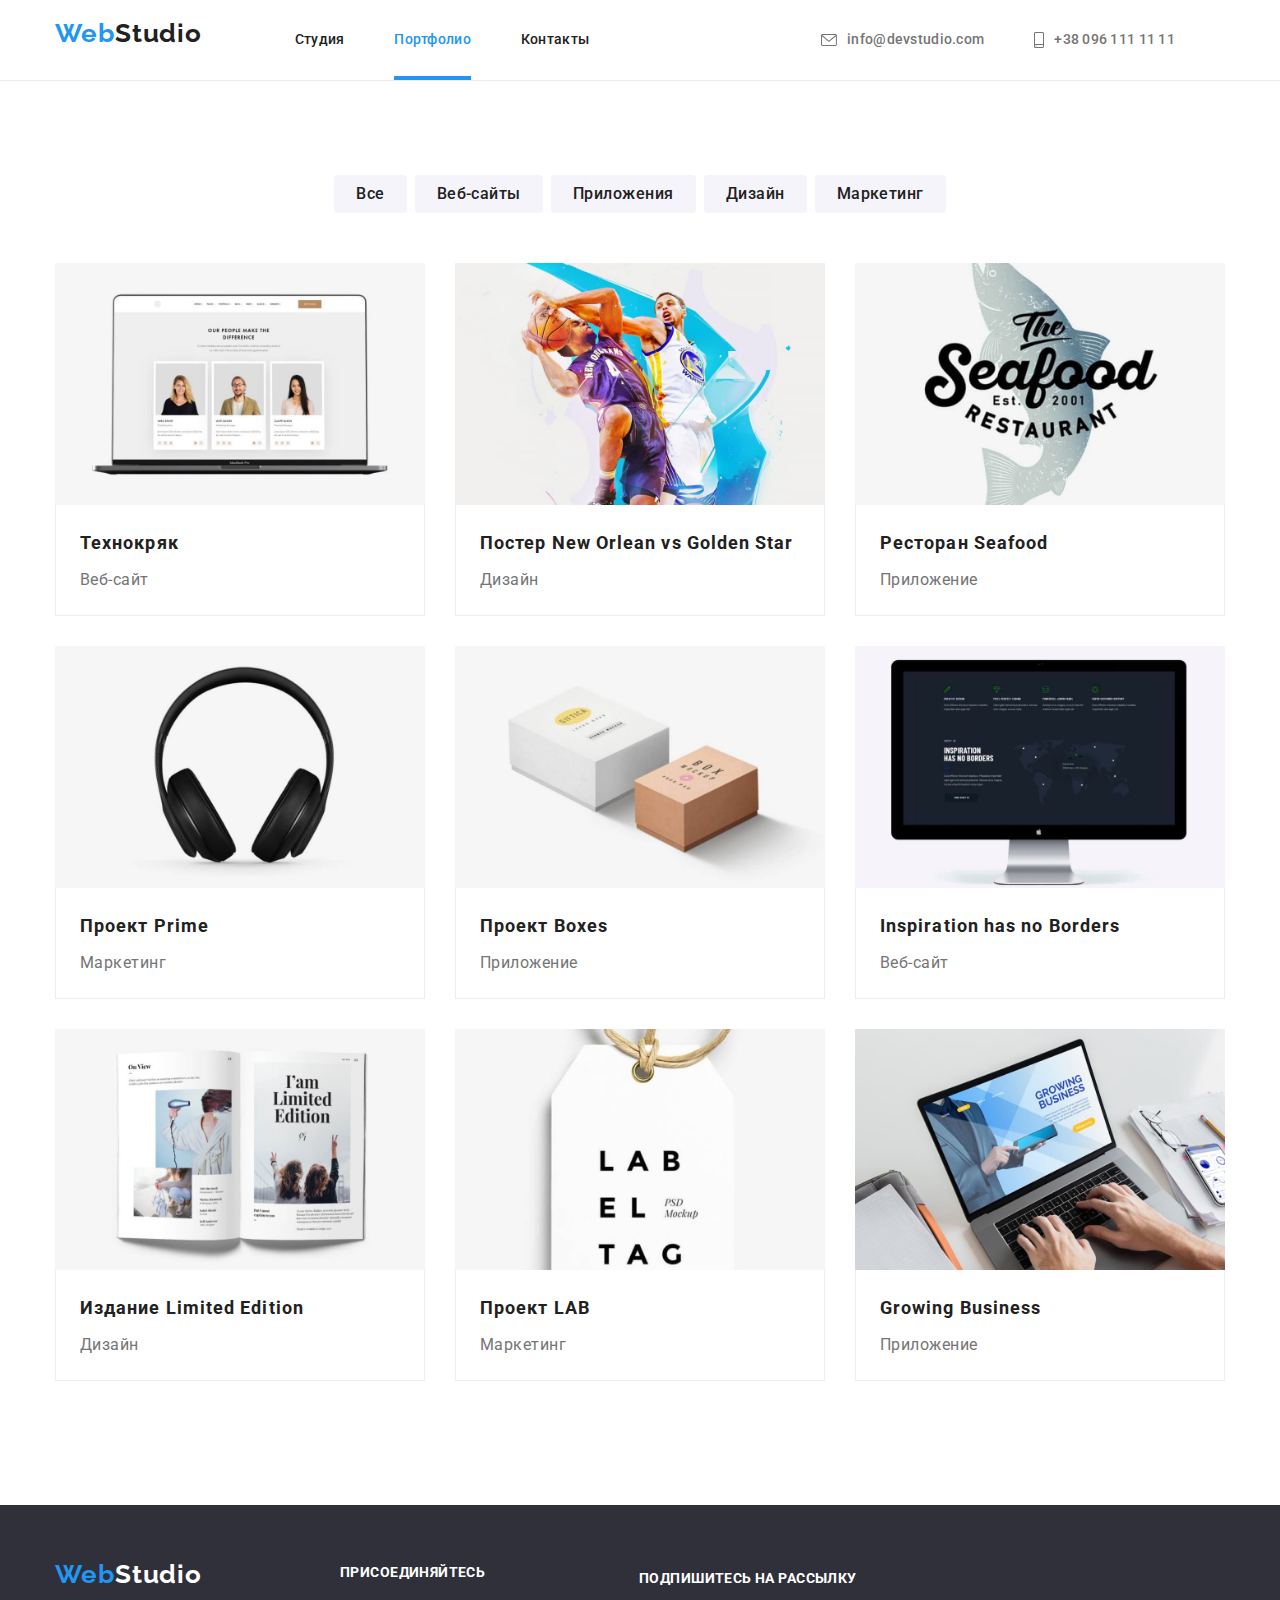
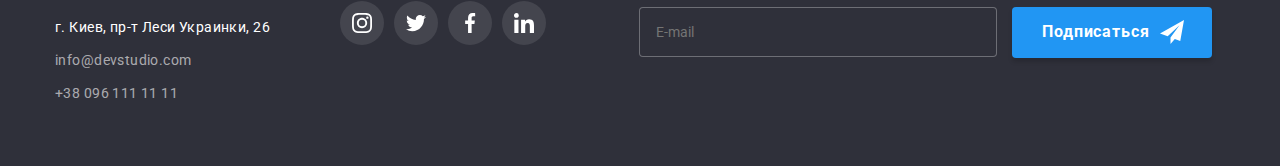
==== commit da54c228: "вариант2" ====
--- a/portfolio.html
+++ b/portfolio.html
@@ -99,8 +99,14 @@
                     <a href="" class="portfolio__link">  
                                                     
                         <div class="thumb">                       
-                            <img  srcset="./images/img.people.jpg 1x, ./images/img.people-740.jpg 2x"
-                             src="./images/img.people.jpg" class="thumb__photo" alt="Фото людей" width="" height="">  
+                            <img class="thumb__photo" 
+                             srcset="./images/table/img.people-354.jpg 354w, 
+                             ./images/desktop/img.people-370.jpg 370w,                            
+                            ./images/mobile/img.people-450.jpg 450w
+                            ./images/table/img.people-708.jpg 708w,
+                            ./images/desktop/img.people-740.jpg 740w,                            
+                            ./images/mobile/img.people-900.jpg 900w"
+                             src="./images/desktop/img.people-370.jpg"  alt="Фото людей" width="370" height="294">  
                             <p class="thumb__description">Ресурс предлагает комплексные предложения с разным уровнем функционала и сервисов.
                             Все это позволит посетителю получить исчерпывающие сведения о компании или частном лице.</p>
                         </div>                        
@@ -116,8 +122,14 @@
                     <a href="" class="portfolio__link">
                         
                         <div class="thumb">
-                            <img  srcset="./images/img.basketball.jpg 1x, ./images/img.basketball-740.jpg 2x" 
-                            src="./images/img.basketball.jpg" class="thumb__photo" alt="Баскетболисты в процессе игры" width="370" height="294">
+                            <img class="thumb__photo" 
+                            srcset="./images/table/img.basketball-354.jpg 354w, 
+                            ./images/desktop/img.basketball-370.jpg 370w,                           
+                            ./images/mobile/img.basketball-450.jpg 450w
+                            ./images/table/img.basketball-708.jpg 708w,
+                            ./images/desktop/img.basketball-740.jpg 740w,                            
+                            ./images/mobile/img.basketball-900.jpg 900w"
+                            src="./images/desktop/img.basketball-370.jpg"  alt="Баскетболисты в процессе игры" width="370" height="294">
                             <p class="thumb__description">Ресурс предлагает комплексные предложения с разным уровнем функционала и сервисов.
                             Все это позволит посетителю получить исчерпывающие сведения о компании или частном лице.</p>
                         </div>                                  
@@ -133,8 +145,14 @@
                     <a href="" class="portfolio__link">
                         
                         <div class="thumb">
-                            <img  srcset="./images/img.fish.jpg 1x, ./images/img.fish-740.jpg 2x"
-                             src="./images/img.fish.jpg" class="thumb__photo" alt="Эмблема ресторана" width="370" height="294">
+                            <img class="thumb__photo"
+                            srcset="./images/table/img.fish-354.jpg 354w, 
+                            ./images/desktop/img.fish-370.jpg 370w,                          
+                            ./images/mobile/img.fish-450.jpg 450w
+                            ./images/table/img.fish-708.jpg 708w,
+                            ./images/desktop/img.fish-740.jpg 740w,                            
+                            ./images/mobile/img.fish-900.jpg 900w"
+                             src="./images/desktop/img.fish-370.jpg"  alt="Эмблема ресторана" width="370" height="294">
                             <p class="thumb__description">Ресурс предлагает комплексные предложения с разным уровнем функционала и сервисов.
                             Все это позволит посетителю получить исчерпывающие сведения о компании или частном лице.</p>
                         </div>                                  
@@ -151,8 +169,14 @@
                     <a href="" class="portfolio__link">
                              
                        <div class="thumb">
-                            <img  srcset="./images/img.earphones.jpg 1x, ./images/img.earphones-740.jpg 2x"
-                             src="./images/img.earphones.jpg" class="thumb__photo" alt="Наушники" width="370" height="294">
+                            <img class="thumb__photo"
+                            srcset="./images/table/img.earsphone-354.jpg 354w, 
+                            ./images/desktop/img.earsphone-370.jpg 370w,                           
+                            ./images/mobile/img.earsphone-450.jpg 450w
+                            ./images/table/img.earsphone-708.jpg 708w,
+                            ./images/desktop/img.earsphone-740.jpg 740w,                            
+                            ./images/mobile/img.earsphone-900.jpg 900w"
+                             src="./images/desktop/img.earsphone-370.jpg"  alt="Наушники" width="370" height="294">
                             <p class="thumb__description">Ресурс предлагает комплексные предложения с разным уровнем функционала и сервисов.
                             Все это позволит посетителю получить исчерпывающие сведения о компании или частном лице.</p>  
                         </div>                        
@@ -168,8 +192,14 @@
                 <li class="portfolio__item"> 
                     <a href="" class="portfolio__link">
                         <div class="thumb">
-                            <img  srcset="./images/img.box.jpg 1x, ./images/img.box-740.jpg 2x" 
-                            src="./images/img.box.jpg" class="thumb__photo" alt="Две коробки" width="370" height="294">
+                            <img class="thumb__photo" 
+                            srcset="./images/table/img.box-354.jpg 354w, 
+                            ./images/desktop/img.box-370.jpg 370w,                           
+                            ./images/mobile/img.box-450.jpg 450w
+                            ./images/table/img.box-708.jpg 708w,
+                            ./images/desktop/img.box-740.jpg 740w,                            
+                            ./images/mobile/img.box-900.jpg 900w" 
+                            src="./images/desktop/img.box-370.jpg"  alt="Две коробки" width="370" height="294">
                             <p class="thumb__description">Ресурс предлагает комплексные предложения с разным уровнем функционала и сервисов.
                             Все это позволит посетителю получить исчерпывающие сведения о компании или частном лице.</p>       
                         </div>                        
@@ -184,7 +214,14 @@
                 <li class="portfolio__item"> 
                     <a href="" class="portfolio__link">
                         <div class="thumb">
-                            <img  srcset="./images/img.comp.jpg 1x, ./images/img.comp-740.jpg 2x" src="./images/img.comp.jpg" class="thumb__photo" alt="Компьютер" width="370" height="294"> 
+                            <img class="thumb__photo"     
+                              srcset="./images/table/img.comp-354.jpg 354w, 
+                            ./images/desktop/img.comp-370.jpg 370w,                           
+                            ./images/mobile/img.comp-450.jpg 450w
+                            ./images/table/img.comp-708.jpg 708w,
+                            ./images/desktop/img.comp-740.jpg 740w,                            
+                            ./images/mobile/img.comp-900.jpg 900w" 
+                             src="./images/desktop/img.comp-370.jpg"  alt="Компьютер" width="370" height="294"> 
                             <p class="thumb__description">Ресурс предлагает комплексные предложения с разным уровнем функционала и сервисов.
                             Все это позволит посетителю получить исчерпывающие сведения о компании или частном лице.</p>
                         </div>                                                 
@@ -199,8 +236,14 @@
                 <li class="portfolio__item"> 
                     <a href="" class="portfolio__link">
                         <div class="thumb">
-                            <img  srcset="./images/img.newspaper.jpg 1x, ./images/img.newspaper-740.jpg 2x"
-                             src="./images/img.newspaper.jpg" class="thumb__photo" alt="Открытый журнал" width="370" height="294">
+                            <img class="thumb__photo" 
+                            srcset="./images/table/img.newspaper-354.jpg 354w, 
+                            ./images/desktop/img.newspaper-370.jpg 370w,                           
+                            ./images/mobile/img.newspaper-450.jpg 450w
+                            ./images/table/img.newspaper-708.jpg 708w,
+                            ./images/desktop/img.newspaper-740.jpg 740w,                            
+                            ./images/mobile/img.newspaper-900.jpg 900w" 
+                             src="./images/desktop/img.newspaper-370.jpg"  alt="Открытый журнал" width="370" height="294">
                             <p class="thumb__description">Ресурс предлагает комплексные предложения с разным уровнем функционала и сервисов.
                             Все это позволит посетителю получить исчерпывающие сведения о компании или частном лице.</p>
                         </div>                                                
@@ -215,7 +258,14 @@
                 <li class="portfolio__item"> 
                     <a href="" class="portfolio__link">
                         <div class="thumb">
-                            <img  srcset="./images/img.label.jpg 1x, ./images/img.label-740.jpg 2x" src="./images/img.label.jpg" class="thumb__photo" alt="Бирка" width="370" height="294"> 
+                            <img class="thumb__photo" 
+                            srcset="./images/table/img.label-354.jpg 354w, 
+                            ./images/desktop/img.label-370.jpg 370w,                           
+                            ./images/mobile/img.label-450.jpg 450w
+                            ./images/table/img.label-708.jpg 708w,
+                            ./images/desktop/img.label-740.jpg 740w,                            
+                            ./images/mobile/img.label-900.jpg 900w" 
+                            src="./images/desktop/img.label-370.jpg"  alt="Бирка" width="370" height="294"> 
                             <p class="thumb__description">Ресурс предлагает комплексные предложения с разным уровнем функционала и сервисов.
                             Все это позволит посетителю получить исчерпывающие сведения о компании или частном лице.</p>
                         </div>
@@ -230,8 +280,14 @@
                 <li class="portfolio__item"> 
                     <a href="" class="portfolio__link">
                         <div class="thumb">
-                            <img  srcset="./images/img.notebook.jpg 1x, ./images/img.notebook-740.jpg 2x" 
-                            src="./images/img.notebook.jpg" class="thumb__photo" alt="Ноутбук" width="370" height="294">
+                            <img class="thumb__photo" 
+                            srcset="./images/table/img.notebook-354.jpg 354w, 
+                            ./images/desktop/img.notebook-370.jpg 370w,                           
+                            ./images/mobile/img.notebook-450.jpg 450w
+                            ./images/table/img.notebook-708.jpg 708w,
+                            ./images/desktop/img.notebook-740.jpg 740w,                            
+                            ./images/mobile/img.notebook-900.jpg 900w"  
+                            src="./images/desktop/img.notebook-370.jpg"  alt="Ноутбук" width="370" height="294">
                             <p class="thumb__description">Ресурс предлагает комплексные предложения с разным уровнем функционала и сервисов.
                              Все это позволит посетителю получить исчерпывающие сведения о компании или частном лице.</p>
                         </div>                      
@@ -354,16 +410,20 @@
               
               <ul class="list mobile">
                 <li class="mobile__item">
-                    <a class="link mobile__link" href="" target="_blank">Instagram</a>
+                    <a class="link mobile__link" href="" aria-label="icon-instagram"
+                     target="_blank" rel="noopener noreferrer">Instagram</a>
                 </li>
                 <li class="link mobile__item">
-                    <a class="mobile__link" href="" target="_blank">Twitter</a>
+                    <a class="mobile__link" href="" aria-label="icon-twitter" 
+                    target="_blank" rel="noopener noreferrer">Twitter</a>
                 </li>
                 <li class="link mobile__item">
-                    <a class="mobile__link" href="" target="_blank">Facebook</a>
+                    <a class="mobile__link" href="" aria-label="icon-facebook"
+                    target="_blank" rel="noopener noreferrer">Facebook</a>
                 </li>
                 <li class="link mobile__item">
-                    <a class="mobile__link" href="" target="_blank">Linkedin</a>
+                    <a class="mobile__link" href="" aria-label="icon-linkedin" 
+                    target="_blank" rel="noopener noreferrer">Linkedin</a>
                 </li>
             </ul> 
     
--- a/css/main.min.css
+++ b/css/main.min.css
@@ -1,2 +1,2 @@
-:root{--main-font: 'Roboto', sans-serif ;--secondary-font: 'Raleway', sans-serif;--main-font-color: rgba(117, 117, 117, 1);--title-font: rgba(33, 33, 33, 1);--background-header: rgba(255, 255, 255, 1);--background-team: rgba(245, 244, 250, 1);--background-footer: rgba(47, 48, 58, 1);--button-link-color: rgba(33, 150, 243, 1);--button-link-hover: rgba(24, 140, 232, 1);--footer-contacts: rgba(255, 255, 255, 0.6);--icons-color: rgba(175, 177, 184, 1);--сubic: cubic-bezier(0.4, 0, 0.2, 1)}.visually-hidden{position:absolute;white-space:nowrap;width:1px;height:1px;overflow:hidden;border:0;padding:0;clip:rect(0 0 0 0);clip-path:inset(50%);margin:-1px}body{font-family:var(--main-font);color:var(--main-font-color);background-color:var(--background-header)}ul{padding-inline-start:0;margin-block-end:0;margin-block-start:0}.container{max-width:1200px;padding-left:15px;padding-right:15px;margin-left:auto;margin-right:auto}@media screen and (min-width: 480px){.container{max-width:480px}}@media screen and (min-width: 768px){.container{max-width:768px}}@media screen and (min-width: 1200px){.container{max-width:1200px}}h1,h2,h3{margin-top:0;margin-block-end:0;margin-block-start:0}img{display:block;max-width:100%;height:auto}.list{list-style:none}.button{border-radius:4px;border:0;cursor:pointer;font-size:16px;transition-property:background;transition-duration:250ms;transition-timing-function:var(--сubic)}.communication{display:flex;justify-content:center;align-items:center;padding-inline-start:0}.header{font-weight:500;font-size:14px;line-height:1.14;border-bottom:1px solid #ececec;background-color:var(--background-header)}.container__header{display:flex;align-items:center}@media screen and (max-width: 767px){.container__header{display:block;max-width:767px}}@media screen and (min-width: 768px){.container__header{max-width:1200px}}@media screen and (min-width: 1200px){.container__header{max-width:1200px}}.logo{font-family:var(--secondary-font);font-weight:700;font-size:26px;line-height:0.72;letter-spacing:0.03em;text-decoration:none}@media screen and (max-width: 479px){.logo{font-size:24px;line-height:1.67}}.web{display:inline-block;min-width:60px;height:31px;color:var(--button-link-color)}.studio{display:inline-block;min-width:85px;height:31px;margin:0}.nav__btn{position:relative;min-width:40px;height:40px;padding:0;margin-top:10px;margin-bottom:10px;margin-left:auto;border:none;background-color:transparent;z-index:1}.nav__btn .nav-icon__close{display:none}.nav__btn.is-active .nav-icon__close{display:block}.nav__btn.is-active .nav-icon__open{display:none}.nav__btn:hover .nav-icon__close,.nav__btn:focus .nav-icon__close{fill:var(--button-link-color)}.nav__btn:hover .nav-icon__open,.nav__btn:focus .nav-icon__open{fill:var(--button-link-color)}@media screen and (min-width: 767px){.nav__btn{display:none}}.nav{display:flex;align-items:center}.logo__nav{padding-top:24px;padding-bottom:25px;margin-right:93px}.studio__nav{color:var(--title-font)}.nav__list{display:flex;padding:0;margin:0}@media screen and (max-width: 767px){.nav__list{display:none}}.nav__item{padding:0;margin-right:50px}.nav-list .nav-list-item:last-child{margin-right:0}.nav__item-menu{font-size:40px;font-weight:500;line-height:1.18;letter-spacing:0.02em;text-align:left}.nav__link{display:block;padding:32px 0;color:var(--title-font);letter-spacing:0.02em;text-decoration:none;transition-property:color;transition-duration:250ms;transition-timing-function:var(--сubic)}@media screen and (max-width: 767px){.nav__link{padding-top:0;padding-left:40px}}.nav__link:hover,.nav__link:focus{color:var(--button-link-color)}.link-current{position:relative;display:block;padding:32px 0 28px 0;color:var(--button-link-color);letter-spacing:0.02em;text-decoration:none}@media screen and (max-width: 767px){.link-current{margin-bottom:35px;margin-top:48px;margin-left:40px;padding:0}}.link-current::after{position:absolute;top:100%;right:0;content:"";width:100%;height:4px;background-color:var(--button-link-color)}@media screen and (max-width: 767px){.link-current::after{display:none}}.contacts{display:flex;padding:0;margin-left:auto;margin-top:0;margin-bottom:0;align-items:center;justify-content:center}@media screen and (max-width: 767px){.contacts{display:none}}@media screen and (min-width: 768px) and (max-width: 1199px){.contacts{display:block}}.contacts__item{margin-right:50px}@media screen and (max-width: 767px){.contacts__item{margin-bottom:32px;margin-right:0}}@media screen and (min-width: 768px) and (max-width: 1199px){.contacts__item{margin-right:0;margin-bottom:10px}}.contacts .contacts-item:last-child{margin-right:0}.contacts__mail{display:flex;align-items:center;height:16px;color:var(--main-font-color);letter-spacing:0.02em;text-decoration:none;transition-property:color;transition-duration:250ms;transition-timing-function:var(--сubic)}@media screen and (max-width: 767px){.contacts__mail{font-size:24px;font-weight:500;line-height:1.17;color:var(--main-font-color)}}@media screen and (min-width: 768px) and (max-width: 1199px){.contacts__mail{font-size:12px;line-height:1.17;text-align:left;margin-bottom:10px}}.contacts__mail:hover,.contacts__mail:focus{color:var(--button-link-color)}.contacts__tel{display:flex;align-items:center;color:var(--main-font-color);letter-spacing:0.02em;text-decoration:none;height:16px;transition-property:color;transition-duration:250ms;transition-timing-function:var(--сubic)}@media screen and (max-width: 767px){.contacts__tel{font-size:34px;line-height:1.17;color:var(--button-link-color)}}@media screen and (min-width: 768px) and (max-width: 1199px){.contacts__tel{display:flex;align-items:center;font-size:12px}}.contacts__tel:hover,.contacts__tel:focus{color:var(--button-link-color)}.contacts-icon{margin-right:10px;fill:currentColor}.hero{padding-top:200px;padding-bottom:200px;text-align:center;max-width:1600px;margin-left:auto;margin-right:auto;background-color:var(--background-footer);background:linear-gradient(rgba(47,48,58,0.4), rgba(47,48,58,0.4)),url("../images/img.background.jpg");background-size:cover;background-repeat:no-repeat;background-position:center}@media (min-device-pixel-ratio: 2), (min-resolution: 192dpi), (min-resolution: 2dppx){.hero .box{background-image:url("../images/img.background-2x.jpg")}}.hero__title{max-width:696px;margin-left:auto;margin-right:auto;margin-bottom:30px;font-weight:900;font-size:44px;line-height:1.36;letter-spacing:0.06em;color:var(--background-header)}@media screen and (max-width: 480px){.hero__title{font-size:26px;line-height:1.62;display:block;max-width:360px}}@media screen and (min-width: 480px) and (max-width: 768px){.hero__title{font-size:26px;line-height:1.62;max-width:360px}}.hero__button{display:inline-block;padding:10px 32px;min-width:201px;font-weight:700;line-height:1.88;letter-spacing:0.06em;background-color:var(--button-link-color);color:var(--background-header);box-shadow:0px 4px 4px 0px rgba(0,0,0,0.15)}.hero__button:hover,.hero__button:focus{background-color:var(--button-link-hover)}.peculiarities{padding-top:94px;padding-bottom:94px}@media screen and (max-width: 1199px){.peculiarities{padding-top:60px;padding-bottom:60px}}.peculiarities__title{margin-bottom:10px;font-weight:700;font-size:14px;line-height:1.14;letter-spacing:0.03em;color:var(--title-font)}@media screen and (max-width: 767px){.peculiarities__title{text-align:center}}.peculiarities__list{display:flex;padding:0;margin:0}@media screen and (max-width: 767px){.peculiarities__list{display:block}}@media screen and (min-width: 768px) and (max-width: 1199px){.peculiarities__list{display:flex;flex-wrap:wrap;justify-content:center}}.peculiarities__item{margin-right:30px}@media screen and (max-width: 479px){.peculiarities__item{margin-left:auto;margin-right:auto}}@media screen and (min-width: 480px) and (max-width: 767px){.peculiarities__item{margin-right:auto;margin-left:auto;margin-bottom:30px}}@media screen and (min-width: 768px) and (max-width: 1199px){.peculiarities__item{max-width:354px;margin-right:30px;margin-bottom:30px}.peculiarities__item:nth-child(2n){margin-right:0}.peculiarities__item:nth-last-child(-n+2){margin-bottom:0}}@media screen and (min-width: 768px) and (max-width: 1199px) and (min-width: 1200px){.peculiarities__item .peculiarities__list .peculiarities__item:last-child{margin-right:0;width:270px}}.peculiarities__container{display:flex;align-items:center;justify-content:center;height:120px;background-color:#f5f4fa;margin-bottom:30px;color:var(--title-font)}@media screen and (max-width: 479px){.peculiarities__container{max-width:450px;margin-left:auto;margin-right:auto}}@media screen and (min-width: 480px) and (max-width: 767px){.peculiarities__container{min-width:450px;margin-left:auto;margin-right:auto}}@media screen and (min-width: 768px) and (max-width: 1199px){.peculiarities__container{max-width:354px}}@media screen and (min-width: 1200px){.peculiarities__container{width:270px}}.peculiarities__text{display:inline-block;margin:0;font-size:14px;line-height:1.71;letter-spacing:0.03em;color:var(--main-font-color)}.services{display:none;padding-top:0px;padding-bottom:94px;margin:0 auto;text-align:center}@media screen and (min-width: 1200px){.services{display:block}}.services__title{margin-left:auto;margin-right:auto;margin-bottom:50px;font-weight:700;font-size:36px;line-height:1.17;letter-spacing:0.03em;color:var(--title-font)}.services__list{display:flex;padding:0;margin-block-start:0;margin-block-end:0;padding-inline-start:0}.services__item{position:relative;width:370px;margin-right:30px}.services__describe{position:absolute;bottom:0;left:0;width:100%;padding-top:27px;padding-bottom:27px;font-size:14px;line-height:1.14;font-weight:700;letter-spacing:0.03em;color:var(--background-header);background-color:rgba(47,48,58,0.8)}.services__list .services__item:last-child{margin-right:0}.team{padding-top:94px;padding-bottom:94px;background-color:var(--background-team);text-align:center}@media screen and (max-width: 1199px){.team{padding-top:60px;padding-bottom:60px}}.team__title{margin-left:auto;margin-right:auto;margin-bottom:50px;font-weight:700;font-size:36px;line-height:1.17;letter-spacing:0.03em;color:var(--title-font)}@media screen and (max-width: 1199px){.team__title{font-size:28px;font-weight:700;line-height:1.18;margin-bottom:30px}}.team__list{padding-left:0;margin-top:0;margin-bottom:0;margin-right:0;text-align:center}@media screen and (max-width: 767px){.team__list{display:block;margin-left:auto;margin-right:auto}}@media screen and (min-width: 768px) and (max-width: 1199px){.team__list{display:flex;flex-wrap:wrap;justify-content:center}}@media screen and (min-width: 1200px){.team__list{display:flex}}.team__item{margin-right:30px;box-shadow:0px 2px 1px 0px rgba(0,0,0,0.2),0px 1px 1px 0px rgba(0,0,0,0.14),0px 1px 3px 0px rgba(0,0,0,0.12);border-radius:0 0 4px 4px}@media screen and (max-width: 767px){.team__item{margin-right:auto;margin-left:auto;margin-bottom:30px}.team__item:last-child{margin-bottom:0}}@media screen and (min-width: 767px) and (max-width: 1199px){.team__item{margin-bottom:30px}.team__item:nth-child(2n){margin-right:0}}@media screen and (min-width: 1200px){.team__item{width:270px}}@media screen and (min-width: 480px) and (max-width: 767px){.team__photo{min-width:450px}}@media screen and (min-width: 768px) and (max-width: 1199px){.team__photo{min-width:354px}}.card{padding-top:30px;padding-bottom:30px;background-color:var(--background-header);border-radius:0 0 4px 4px}@media screen and (max-width: 767px){.card{max-width:450px}}.card__title{display:inline-block;margin-top:0;margin-bottom:10px;font-weight:500;font-size:16px;line-height:1.19;letter-spacing:0.03em;color:var(--title-font);text-align:center}.card__text{margin-top:0;margin-bottom:16px;font-size:16px;line-height:1.19;letter-spacing:0.03em;color:var(--main-font-color)}.communication__item{margin-right:10px;border-radius:50%;width:44px;height:44px}.communication__item:last-child{margin-right:0}.communication__link{display:flex;justify-content:center;align-items:center;width:100%;height:100%;border-radius:50%;transition-property:color, background;transition-duration:250ms;transition-timing-function:var(--сubic)}.team-communication__link{color:var(--icons-color);background-color:var(--background-header)}.team-communication__link:hover,.team-communication__link:focus{color:var(--background-header);background-color:var(--button-link-color)}.communication__icon{fill:currentColor}.communication__link--dark{color:var(--background-header);background-color:rgba(255,255,255,0.1)}.communication__link--dark:hover,.communication__link--dark:focus{background-color:var(--button-link-color)}.communication__icon--dark{fill:currentColor}.clients{padding-top:94px;padding-bottom:94px;text-align:center}@media screen and (max-width: 1199px){.clients{padding-top:60px;padding-bottom:60px}}.clients__title{font-size:36px;font-weight:700;line-height:1.17;letter-spacing:0.03em;color:var(--title-font);margin-bottom:50px}@media screen and (max-width: 1199px){.clients__title{font-size:28px;line-height:1.18;text-align:center;margin-bottom:30px}}.clients__list{display:flex;justify-content:center;list-style:none;margin-top:0;margin-bottom:0}@media screen and (max-width: 1199px){.clients__list{flex-wrap:wrap}}.clients__item{margin-right:30px;height:92px;border-color:var(--icons-color);border-radius:4px}@media screen and (max-width: 479px){.clients__item{max-width:210px;margin-bottom:30px}.clients__item:nth-child(2n){margin-right:0}}@media screen and (min-width: 480px) and (max-width: 767px){.clients__item{margin-bottom:30px;min-width:210px}.clients__item:nth-child(2n){margin-right:0}}@media screen and (min-width: 768px) and (max-width: 1199px){.clients__item{margin-bottom:30px;min-width:226px}.clients__item:nth-child(3n){margin-right:0}.clients__item:nth-last-child(-n+3){margin-bottom:0}}@media screen and (min-width: 1200px){.clients__item{width:170px;margin-right:30px}.clients__item:nth-child(6){margin-right:0}}.clients__link{display:flex;justify-content:center;align-items:center;width:100%;height:100%;color:var(--icons-color);border:solid 1px;transition-property:color;transition-duration:250ms;transition-timing-function:var(--сubic)}.clients__link:hover,.clients__link:focus{color:var(--button-link-color)}.clients__icon{fill:currentColor}.footer{margin:0 auto;padding-top:60px;padding-bottom:60px;background-color:var(--background-footer);font-size:14px;line-height:1.71;letter-spacing:0.03em}.footer__container{display:flex}@media screen and (max-width: 767px){.footer__container{flex-direction:column;align-items:center;justify-content:center}}@media screen and (min-width: 768px) and (max-width: 1199px){.footer__container{display:block;text-align:center}}@media screen and (min-width: 1200px){.footer__container{align-items:baseline}}.container__common{display:flex}@media screen and (max-width: 767px){.container__common{flex-direction:column}}@media screen and (min-width: 768px) and (max-width: 1199px){.container__common{justify-content:space-between;margin-bottom:60px;margin-left:80px;margin-right:80px}}.container__address{display:block}@media screen and (max-width: 767px){.container__address{text-align:center}}.logo__address{display:inline-block;padding:0;margin-bottom:20px}.address__studio{color:var(--background-header)}.address{font-style:normal;color:var(--background-header)}.address__direction{display:inline-block;margin-top:0;margin-bottom:8px;margin-block-start:0;margin-block-end:0}@media screen and (min-width: 768px){.address__direction{margin-bottom:9px}}.address__list{padding-left:0;margin-top:0%;margin-bottom:0%;list-style:none}.address__item{margin-top:0;margin-bottom:9px}@media screen and (max-width: 767px){.address__item{margin-bottom:8px}}.address__item:last-child{margin-bottom:0}.address__item:last-child{margin-bottom:0}.address__contact{display:block;padding:0;text-decoration:none;color:var(--footer-contacts);transition-property:color;transition-duration:250ms;transition-timing-function:var(--сubic)}.address__contact:hover,.address__contact:focus{color:var(--button-link-color)}.connect{margin-left:70px}@media screen and (max-width: 767px){.connect{margin-left:0;text-align:center}}.connect__title{display:block;color:var(--background-header);font-size:14px;line-height:1.14;font-weight:700;margin-top:0;margin-bottom:20px}@media screen and (max-width: 767px){.connect__title{margin-top:60px;margin-bottom:20px}}.subscribe{margin-left:0}@media screen and (max-width: 767px){.subscribe{text-align:center}}@media screen and (min-width: 1200px){.subscribe{margin-left:93px}}.subscribe__call{display:block;color:var(--background-header);line-height:1.14;font-weight:700;margin-top:0;margin-bottom:20px}@media screen and (max-width: 767px){.subscribe__call{margin-top:60px;margin-bottom:20px}}.subscribe__field{height:50px;border:1px solid rgba(255,255,255,0.3);border-radius:4px;background-color:var(--background-footer);padding:15px 16px;color:var(--footer-contacts);outline:transparent;transition-duration:250ms;transition-timing-function:var(--сubic)}@media screen and (max-width: 479px){.subscribe__field{max-width:358px;display:block;margin-bottom:20px;margin-left:auto;margin-right:auto}}@media screen and (min-width: 480px) and (max-width: 767px){.subscribe__field{min-width:358px;display:block;margin-bottom:20px;margin-left:auto;margin-right:auto}}@media screen and (min-width: 768px) and (max-width: 1199px){.subscribe__field{min-width:450px;display:block;margin-bottom:20px;margin-left:auto;margin-right:auto}}@media screen and (min-width: 1200px){.subscribe__field{width:358px}}.subscribe__field:hover,.subscribe__field:focus{border-color:var(--button-link-color)}.submit{position:relative;min-width:200px;padding:10px 62px 10px 29px;margin-left:0;font-weight:700;line-height:1.88;letter-spacing:0.06em;background-color:var(--button-link-color);color:var(--background-header);box-shadow:0px 4px 4px 0px rgba(0,0,0,0.15)}@media screen and (min-width: 1200px){.submit{margin-left:12px}}.submit:hover,.submit:focus{background-color:var(--button-link-hover)}.submit__icon{position:absolute;top:0;right:0;margin-top:13px;margin-right:28px;fill:var(--background-header)}.backdrop{position:fixed;top:0;left:0;width:100%;height:100%;background-color:rgba(0,0,0,0.2);opacity:1;pointer-events:initial;visibility:visible;transition:opacity 250ms var(--сubic);z-index:10}.backdrop.is-hidden{opacity:0;pointer-events:none}.modal{position:absolute;top:50%;left:50%;transform:translate(-50%, -50%) scale(1);transition:transform 250ms var(--сubic);padding:40px 40px 40px 41px;border:1px;border-color:rgba(0,0,0,0.1);border-radius:4px;background-color:var(--background-header);box-shadow:0px 2px 1px 0px rgba(0,0,0,0.2);box-shadow:0px 1px 1px 0px rgba(0,0,0,0.14);box-shadow:0px 1px 3px 0px rgba(0,0,0,0.12)}@media screen and (max-width: 767px){.modal{max-width:450px;height:auto}}@media screen and (min-width: 768px) and (max-width: 1199px){.modal{max-width:450px;height:609px}}@media screen and (min-width: 1200px){.modal{width:528px;height:581px}}.backdrop.is-hidden .modal{transform:translate(-50%, -50%) scale(0.4);transition:transform 250ms var(--сubic)}.close{display:flex;justify-content:center;align-items:center;position:absolute;top:8px;right:8px;padding:0;width:30px;height:30px;border-radius:50%;border:1px solid;border-color:rgba(0,0,0,0.1);cursor:pointer;background-color:var(--background-header);transition-duration:250ms;transition-timing-function:var(--сubic)}.close:hover .close__icon,.close:focus .close__icon{fill:var(--button-link-color)}.close__icon{position:absolute;transition-duration:250ms;transition-timing-function:var(--сubic)}@media screen and (max-width: 479px){.application{max-width:370px}}@media screen and (min-width: 480px) and (max-width: 1199px){.application{min-width:370px}}@media screen and (min-width: 1200px){.application{min-width:448px}}.application__title{display:inline-block;color:var(--title-font);font-size:20px;font-weight:700;line-height:1.15;letter-spacing:0.03em;text-align:center;margin-bottom:12px}.application__field{display:flex;flex-direction:column;font-size:12px;line-height:1.17;letter-spacing:0.01em}.application__label{margin-bottom:4px}.application__input{margin:0;padding:12px 15px 12px 42px;border:1px solid;border-color:rgba(33,33,33,0.2);border-radius:4px;outline:transparent}@media screen and (max-width: 479px){.application__input{max-width:370px}}@media screen and (min-width: 480px) and (max-width: 1199px){.application__input{min-width:370px}}@media screen and (min-width: 1200px){.application__input{min-width:448px}}.application__input:hover,.application__input:focus-within{border-color:var(--button-link-color)}.application__input:hover+.application__icon,.application__input:focus-within+.application__icon{fill:var(--button-link-color)}.icon-box{position:relative;margin-bottom:10px}@media screen and (max-width: 479px){.icon-box{max-width:370px}}@media screen and (min-width: 480px) and (max-width: 1199px){.icon-box{min-width:370px}}@media screen and (min-width: 1200px){.icon-box{min-width:448px}}.application__icon{position:absolute;left:0;top:0;margin-left:12px;margin-top:11px;margin-bottom:11px;fill:var(--title-font);transition-duration:250ms;transition-timing-function:var(--сubic)}input[type="checkbox"]{margin-right:8px}.comment{padding:12px 16px;margin:0;margin-bottom:20px;border:1px solid;border-radius:4px;resize:none;font-size:12px;line-height:1.17;letter-spacing:0.01em;border-color:rgba(33,33,33,0.2);transition-duration:250ms;transition-timing-function:var(--сubic);outline:none}.comment:hover,.comment:focus-within{border-color:var(--button-link-color)}.comment::placeholder{font-size:12px;line-height:1.17;letter-spacing:0.01em}.agree{display:flex;justify-content:center;align-items:center;line-height:1.71;letter-spacing:0.03em;font-size:14px}@media screen and (max-width: 479px){.agree{display:block}}@media screen and (max-width: 1199px){.agree{line-height:1.67;letter-spacing:0.03em;font-size:12px}}.checkbox{position:absolute;white-space:nowrap;width:1px;height:1px;overflow:hidden;border:0;padding:0;clip:rect(0 0 0 0);clip-path:inset(50%);margin:-1px}.checkbox:checked+.span-box{background-color:var(--button-link-color);background-size:contain;background-origin:border-box;border-color:var(--button-link-color)}.span-box{display:inline-block;position:relative;border:solid 2px var(--title-font);border-radius:2px;height:17px;width:17px;margin-top:4px;margin-bottom:4px;margin-right:8px}@media screen and (max-width: 479px){.span-box{margin-bottom:0}}.checkbox__icon{position:absolute;left:-1px;top:-1px}.application__link{display:inline-block;margin-left:5px;color:var(--button-link-color);line-height:1.71;letter-spacing:0.03em;font-size:14px}@media screen and (max-width: 1199px){.application__link{line-height:1.67;letter-spacing:0.03em;font-size:12px}}.application__link:hover,.application__link:focus{color:var(--button-link-hover);transition-duration:250ms;transition-timing-function:var(--сubic)}.send{display:block;min-width:200px;padding:10px 55px 10px 56px;margin-top:30px;margin-left:auto;margin-right:auto;font-weight:700;line-height:1.88;letter-spacing:0.06em;background-color:var(--button-link-color);color:var(--background-header);box-shadow:0px 4px 4px 0px rgba(0,0,0,0.15)}.send:hover,.send:focus{background-color:var(--button-link-hover)}.filters__list{display:flex;justify-content:center;margin-block-start:0;margin-block-end:0;margin-bottom:50px;list-style:none;padding:0;padding-inline-start:0}@media screen and (max-width: 767px){.filters__list{flex-wrap:wrap;justify-content:flex-start;margin-bottom:40px}}.filters__item{margin-right:8px}@media screen and (max-width: 767px){.filters__item{margin-bottom:15px}.filters__item:nth-last-child(-n+2){margin-bottom:0}}.filters__list .filters__item:last-child{margin-right:0}.filters__button{padding:6px 22px;background-color:var(--background-team);color:var(--title-font);font-weight:500;line-height:1.63;letter-spacing:0.03em;box-shadow:none}.filters__button:hover,.filters__button:focus{background-color:var(--button-link-color);color:var(--background-header);box-shadow:0px 2px 2px 0px rgba(0,0,0,0.12),0px 1px 2px 0px rgba(0,0,0,0.08),0px 3px 1px 0px rgba(0,0,0,0.1)}.portfolio{background-color:var(--background-color);padding-top:94px;padding-bottom:94px}@media screen and (max-width: 1199px){.portfolio{padding-top:60px;padding-bottom:60px}}.portfolio__list{display:flex;flex-wrap:wrap;justify-content:space-between;padding-left:0;margin:0}.portfolio__item{margin-bottom:30px}@media screen and (max-width: 479px){.portfolio__item{max-width:450px;margin-left:auto;margin-right:auto}}@media screen and (min-width: 480px) and (max-width: 767px){.portfolio__item{min-width:450px;margin-left:auto;margin-right:auto}.portfolio__item:last-child{margin-bottom:0}}@media screen and (min-width: 768px) and (max-width: 1199px){.portfolio__item{max-width:354px;margin-right:30px}.portfolio__item:nth-last-child(-n+2){margin-bottom:0}.portfolio__item:nth-child(2n){margin-right:0}}@media screen and (min-width: 1200px){.portfolio__item{min-width:370px}.portfolio__item .portfolio__item:nth-child(3n){margin-right:0}.portfolio__item .portfolio__item:nth-last-child(-n+3){margin-bottom:0}}.portfolio__item:hover .thumb__description{transform:translateY(0)}.portfolio__link{display:flex;flex-direction:column;height:100%;text-decoration:none;box-shadow:none;transition-property:box-shadow;transition-duration:250ms;transition-timing-function:var(--сubic)}.portfolio__link:hover{box-shadow:1px 4px 6px 0px rgba(0,0,0,0.16),0px 4px 4px 0px rgba(0,0,0,0.06),0px 1px 1px 0px rgba(0,0,0,0.12)}.portfolio__link:focus{color:var(--button-link-color)}.thumb{position:relative;overflow:hidden}@media screen and (max-width: 767px){.thumb__photo{max-width:450px}}@media screen and (min-width: 768px) and (max-width: 1199px){.thumb__photo{max-width:354px}}@media screen and (min-width: 1200px){.thumb__photo{max-width:370px}}.thumb__title{margin-bottom:4px;font-weight:700;font-size:18px;line-height:2;letter-spacing:0.06em;color:var(--title-font)}.thumb__text{margin-top:0;margin-bottom:0;font-size:16px;line-height:1.88;letter-spacing:0.03em;color:var(--main-font-color)}.thumb__description{position:absolute;left:0;top:0;padding:63px 24px;margin:0;margin-block-start:0;margin-block-end:0;font-size:18px;line-height:1.56;letter-spacing:0.03em;text-align:left;color:var(--background-header);background-color:rgba(33,150,243,0.9);transform:translateY(100%);transition-duration:250ms;transition-timing-function:var(--сubic)}.thumb__basis{flex-grow:1;padding-top:20px;padding-bottom:20px;padding-left:24px;padding-right:24px;border-bottom:1px solid #eee;border-left:1px solid #eee;border-right:1px solid #eee}@media screen and (max-width: 767px){.thumb__basis{max-width:450px}}@media screen and (min-width: 768px) and (max-width: 1199px){.thumb__basis{max-width:354px}}@media screen and (min-width: 1200px){.thumb__basis{max-width:370px}}@media screen and (max-width: 480px){.container__menu{position:absolute;right:0;top:0;width:100%;background-color:var(--background-header)}.container__menu.is-open{display:block}}@media screen and (max-width: 767px){.container__menu{display:none;position:absolute;right:0;top:0;width:100%;background-color:var(--background-header)}.container__menu.is-open{display:block}}@media screen and (min-width: 768px){.container__menu{display:none}}.menu__contacts{padding-top:302px}.menu__item{padding-bottom:32px;padding-left:40px}.mobile{display:flex;align-items:center;margin-top:64px;margin-bottom:40px;padding-left:40px}@media screen and (min-width: 768px){.mobile{display:none}}.mobile__item{padding-right:10px;padding-left:10px;border-right:1px solid rgba(33,33,33,0.2)}.mobile__item:last-child{border:none;padding-right:0}.mobile__item:nth-child(1){padding-left:0}.mobile__link{color:var(--button-link-color);font-size:18px;font-weight:500;line-height:1.22;letter-spacing:0.02em;text-decoration:none}
+:root{--main-font: 'Roboto', sans-serif ;--secondary-font: 'Raleway', sans-serif;--main-font-color: rgba(117, 117, 117, 1);--title-font: rgba(33, 33, 33, 1);--background-header: rgba(255, 255, 255, 1);--background-team: rgba(245, 244, 250, 1);--background-footer: rgba(47, 48, 58, 1);--button-link-color: rgba(33, 150, 243, 1);--button-link-hover: rgba(24, 140, 232, 1);--footer-contacts: rgba(255, 255, 255, 0.6);--icons-color: rgba(175, 177, 184, 1);--сubic: cubic-bezier(0.4, 0, 0.2, 1)}.visually-hidden{position:absolute;white-space:nowrap;width:1px;height:1px;overflow:hidden;border:0;padding:0;clip:rect(0 0 0 0);clip-path:inset(50%);margin:-1px}body{font-family:var(--main-font);color:var(--main-font-color);background-color:var(--background-header)}ul{padding-inline-start:0;margin-block-end:0;margin-block-start:0}.container{max-width:1200px;padding-left:15px;padding-right:15px;margin-left:auto;margin-right:auto}@media screen and (min-width: 480px){.container{max-width:480px}}@media screen and (min-width: 768px){.container{max-width:768px}}@media screen and (min-width: 1200px){.container{max-width:1200px}}h1,h2,h3{margin-top:0;margin-block-end:0;margin-block-start:0}img{display:block;max-width:100%;height:auto}.list{list-style:none}.button{border-radius:4px;border:0;cursor:pointer;font-size:16px;transition-property:background;transition-duration:250ms;transition-timing-function:var(--сubic)}.communication{display:flex;justify-content:center;align-items:center;padding-inline-start:0}.header{font-weight:500;font-size:14px;line-height:1.14;border-bottom:1px solid #ececec;background-color:var(--background-header)}.container__header{display:flex;align-items:center}@media screen and (max-width: 767px){.container__header{display:block;max-width:767px}}@media screen and (min-width: 768px){.container__header{max-width:1200px}}@media screen and (min-width: 1200px){.container__header{max-width:1200px}}.logo{font-family:var(--secondary-font);font-weight:700;font-size:26px;line-height:0.72;letter-spacing:0.03em;text-decoration:none}@media screen and (max-width: 479px){.logo{font-size:24px;line-height:1.67}}.web{display:inline-block;min-width:60px;height:31px;color:var(--button-link-color)}.studio{display:inline-block;min-width:85px;height:31px;margin:0}.nav__btn{position:relative;min-width:40px;height:40px;padding:0;margin-top:10px;margin-bottom:10px;margin-left:auto;border:none;background-color:transparent;z-index:1}.nav__btn .nav-icon__close{display:none}.nav__btn.is-active .nav-icon__close{display:block}.nav__btn.is-active .nav-icon__open{display:none}.nav__btn:hover .nav-icon__close,.nav__btn:focus .nav-icon__close{fill:var(--button-link-color)}.nav__btn:hover .nav-icon__open,.nav__btn:focus .nav-icon__open{fill:var(--button-link-color)}@media screen and (min-width: 767px){.nav__btn{display:none}}.nav{display:flex;align-items:center}.logo__nav{padding-top:24px;padding-bottom:25px;margin-right:93px}.studio__nav{color:var(--title-font)}.nav__list{display:flex;padding:0;margin:0}@media screen and (max-width: 767px){.nav__list{display:none}}.nav__item{padding:0;margin-right:50px}.nav-list .nav-list-item:last-child{margin-right:0}.nav__item-menu{font-size:40px;font-weight:500;line-height:1.18;letter-spacing:0.02em;text-align:left}.nav__link{display:block;padding:32px 0;color:var(--title-font);letter-spacing:0.02em;text-decoration:none;transition-property:color;transition-duration:250ms;transition-timing-function:var(--сubic)}@media screen and (max-width: 767px){.nav__link{padding-top:0;padding-left:40px}}.nav__link:hover,.nav__link:focus{color:var(--button-link-color)}.link-current{position:relative;display:block;padding:32px 0 28px 0;color:var(--button-link-color);letter-spacing:0.02em;text-decoration:none}@media screen and (max-width: 767px){.link-current{margin-bottom:35px;margin-top:48px;margin-left:40px;padding:0}}.link-current::after{position:absolute;top:100%;right:0;content:"";width:100%;height:4px;background-color:var(--button-link-color)}@media screen and (max-width: 767px){.link-current::after{display:none}}.contacts{display:flex;padding:0;margin-left:auto;margin-top:0;margin-bottom:0;align-items:center;justify-content:center}@media screen and (max-width: 767px){.contacts{display:none}}@media screen and (min-width: 768px) and (max-width: 1199px){.contacts{display:block}}.contacts__item{margin-right:50px}@media screen and (max-width: 767px){.contacts__item{margin-bottom:32px;margin-right:0}}@media screen and (min-width: 768px) and (max-width: 1199px){.contacts__item{margin-right:0;margin-bottom:10px}}.contacts .contacts-item:last-child{margin-right:0}.contacts__mail{display:flex;align-items:center;height:16px;color:var(--main-font-color);letter-spacing:0.02em;text-decoration:none;transition-property:color;transition-duration:250ms;transition-timing-function:var(--сubic)}@media screen and (max-width: 767px){.contacts__mail{font-size:24px;font-weight:500;line-height:1.17;color:var(--main-font-color)}}@media screen and (min-width: 768px) and (max-width: 1199px){.contacts__mail{font-size:12px;line-height:1.17;text-align:left;margin-bottom:10px}}.contacts__mail:hover,.contacts__mail:focus{color:var(--button-link-color)}.contacts__tel{display:flex;align-items:center;color:var(--main-font-color);letter-spacing:0.02em;text-decoration:none;height:16px;transition-property:color;transition-duration:250ms;transition-timing-function:var(--сubic)}@media screen and (max-width: 767px){.contacts__tel{font-size:34px;line-height:1.17;color:var(--button-link-color)}}@media screen and (min-width: 768px) and (max-width: 1199px){.contacts__tel{display:flex;align-items:center;font-size:12px}}.contacts__tel:hover,.contacts__tel:focus{color:var(--button-link-color)}.contacts-icon{margin-right:10px;fill:currentColor}.hero{padding-top:200px;padding-bottom:200px;text-align:center;max-width:1600px;margin-left:auto;margin-right:auto;background-color:var(--background-footer);background-size:cover;background-repeat:no-repeat;background-position:center}@media screen and (max-width: 767px){.hero{background:linear-gradient(rgba(47,48,58,0.4), rgba(47,48,58,0.4)),url("../images/mobile/img.header-480.jpg")}}@media screen and (max-width: 767px) and (min-device-pixel-ratio: 2), screen and (max-width: 767px) and (min-resolution: 192dpi), screen and (max-width: 767px) and (min-resolution: 2dppx){.hero{background-image:linear-gradient(rgba(47,48,58,0.4), rgba(47,48,58,0.4)),url("../images/mobile/img.header-960.jpg")}}@media screen and (min-width: 768px) and (max-width: 1199px){.hero{background:linear-gradient(rgba(47,48,58,0.4), rgba(47,48,58,0.4)),url("../images/table/img.header-768.jpg")}}@media screen and (min-width: 768px) and (max-width: 1199px) and (min-device-pixel-ratio: 2), screen and (min-width: 768px) and (max-width: 1199px) and (min-resolution: 192dpi), screen and (min-width: 768px) and (max-width: 1199px) and (min-resolution: 2dppx){.hero{background-image:linear-gradient(rgba(47,48,58,0.4), rgba(47,48,58,0.4)),url("../images/table/img.header-1536.jpg")}}@media screen and (min-width: 1200px){.hero{background:linear-gradient(rgba(47,48,58,0.4), rgba(47,48,58,0.4)),url("../images/desktop/img.header-1600.jpg")}}@media screen and (min-width: 1200px) and (min-device-pixel-ratio: 2), screen and (min-width: 1200px) and (min-resolution: 192dpi), screen and (min-width: 1200px) and (min-resolution: 2dppx){.hero{background-image:linear-gradient(rgba(47,48,58,0.4), rgba(47,48,58,0.4)),url("../images/desktop/img.header-3200.jpg")}}.hero__title{max-width:696px;margin-left:auto;margin-right:auto;margin-bottom:30px;font-weight:900;font-size:44px;line-height:1.36;letter-spacing:0.06em;color:var(--background-header)}@media screen and (max-width: 480px){.hero__title{font-size:26px;line-height:1.62;display:block;max-width:360px}}@media screen and (min-width: 480px) and (max-width: 768px){.hero__title{font-size:26px;line-height:1.62;max-width:360px}}.hero__button{display:inline-block;padding:10px 32px;min-width:201px;font-weight:700;line-height:1.88;letter-spacing:0.06em;background-color:var(--button-link-color);color:var(--background-header);box-shadow:0px 4px 4px 0px rgba(0,0,0,0.15)}.hero__button:hover,.hero__button:focus{background-color:var(--button-link-hover)}.peculiarities{padding-top:94px;padding-bottom:94px}@media screen and (max-width: 1199px){.peculiarities{padding-top:60px;padding-bottom:60px}}.peculiarities__title{margin-bottom:10px;font-weight:700;font-size:14px;line-height:1.14;letter-spacing:0.03em;color:var(--title-font)}@media screen and (max-width: 767px){.peculiarities__title{text-align:center}}.peculiarities__list{display:flex;padding:0;margin:0}@media screen and (max-width: 767px){.peculiarities__list{display:block}}@media screen and (min-width: 768px) and (max-width: 1199px){.peculiarities__list{display:flex;flex-wrap:wrap;justify-content:center}}.peculiarities__item{margin-right:30px}@media screen and (max-width: 479px){.peculiarities__item{margin-left:auto;margin-right:auto}}@media screen and (min-width: 480px) and (max-width: 767px){.peculiarities__item{margin-right:auto;margin-left:auto;margin-bottom:30px}}@media screen and (min-width: 768px) and (max-width: 1199px){.peculiarities__item{max-width:354px;margin-right:30px;margin-bottom:30px}.peculiarities__item:nth-child(2n){margin-right:0}.peculiarities__item:nth-last-child(-n+2){margin-bottom:0}}@media screen and (min-width: 768px) and (max-width: 1199px) and (min-width: 1200px){.peculiarities__item .peculiarities__list .peculiarities__item:last-child{margin-right:0;width:270px}}.peculiarities__container{display:flex;align-items:center;justify-content:center;height:120px;background-color:#f5f4fa;margin-bottom:30px;color:var(--title-font)}@media screen and (max-width: 479px){.peculiarities__container{max-width:450px;margin-left:auto;margin-right:auto}}@media screen and (min-width: 480px) and (max-width: 767px){.peculiarities__container{min-width:450px;margin-left:auto;margin-right:auto}}@media screen and (min-width: 768px) and (max-width: 1199px){.peculiarities__container{max-width:354px}}@media screen and (min-width: 1200px){.peculiarities__container{width:270px}}.peculiarities__text{display:inline-block;margin:0;font-size:14px;line-height:1.71;letter-spacing:0.03em;color:var(--main-font-color)}.services{display:none;padding-top:0px;padding-bottom:94px;margin:0 auto;text-align:center}@media screen and (min-width: 1200px){.services{display:block}}.services__title{margin-left:auto;margin-right:auto;margin-bottom:50px;font-weight:700;font-size:36px;line-height:1.17;letter-spacing:0.03em;color:var(--title-font)}.services__list{display:flex;padding:0;margin-block-start:0;margin-block-end:0;padding-inline-start:0}.services__item{position:relative;width:370px;margin-right:30px}.services__describe{position:absolute;bottom:0;left:0;width:100%;padding-top:27px;padding-bottom:27px;font-size:14px;line-height:1.14;font-weight:700;letter-spacing:0.03em;color:var(--background-header);background-color:rgba(47,48,58,0.8)}.services__list .services__item:last-child{margin-right:0}.team{padding-top:94px;padding-bottom:94px;background-color:var(--background-team);text-align:center}@media screen and (max-width: 1199px){.team{padding-top:60px;padding-bottom:60px}}.team__title{margin-left:auto;margin-right:auto;margin-bottom:50px;font-weight:700;font-size:36px;line-height:1.17;letter-spacing:0.03em;color:var(--title-font)}@media screen and (max-width: 1199px){.team__title{font-size:28px;font-weight:700;line-height:1.18;margin-bottom:30px}}.team__list{padding-left:0;margin-top:0;margin-bottom:0;margin-right:0;text-align:center}@media screen and (max-width: 767px){.team__list{display:block;margin-left:auto;margin-right:auto}}@media screen and (min-width: 768px) and (max-width: 1199px){.team__list{display:flex;flex-wrap:wrap;justify-content:center}}@media screen and (min-width: 1200px){.team__list{display:flex}}.team__item{margin-right:30px;box-shadow:0px 2px 1px 0px rgba(0,0,0,0.2),0px 1px 1px 0px rgba(0,0,0,0.14),0px 1px 3px 0px rgba(0,0,0,0.12);border-radius:0 0 4px 4px}@media screen and (max-width: 767px){.team__item{margin-right:auto;margin-left:auto;margin-bottom:30px}.team__item:last-child{margin-bottom:0}}@media screen and (min-width: 767px) and (max-width: 1199px){.team__item{margin-bottom:30px}.team__item:nth-child(2n){margin-right:0}}@media screen and (min-width: 1200px){.team__item{width:270px}}@media screen and (min-width: 480px) and (max-width: 767px){.team__photo{min-width:450px}}@media screen and (min-width: 768px) and (max-width: 1199px){.team__photo{min-width:354px}}.card{padding-top:30px;padding-bottom:30px;background-color:var(--background-header);border-radius:0 0 4px 4px}@media screen and (max-width: 767px){.card{max-width:450px}}.card__title{display:inline-block;margin-top:0;margin-bottom:10px;font-weight:500;font-size:16px;line-height:1.19;letter-spacing:0.03em;color:var(--title-font);text-align:center}.card__text{margin-top:0;margin-bottom:16px;font-size:16px;line-height:1.19;letter-spacing:0.03em;color:var(--main-font-color)}.communication__item{margin-right:10px;border-radius:50%;width:44px;height:44px}.communication__item:last-child{margin-right:0}.communication__link{display:flex;justify-content:center;align-items:center;width:100%;height:100%;border-radius:50%;transition-property:color, background;transition-duration:250ms;transition-timing-function:var(--сubic)}.team-communication__link{color:var(--icons-color);background-color:var(--background-header)}.team-communication__link:hover,.team-communication__link:focus{color:var(--background-header);background-color:var(--button-link-color)}.communication__icon{fill:currentColor}.communication__link--dark{color:var(--background-header);background-color:rgba(255,255,255,0.1)}.communication__link--dark:hover,.communication__link--dark:focus{background-color:var(--button-link-color)}.communication__icon--dark{fill:currentColor}.clients{padding-top:94px;padding-bottom:94px;text-align:center}@media screen and (max-width: 1199px){.clients{padding-top:60px;padding-bottom:60px}}.clients__title{font-size:36px;font-weight:700;line-height:1.17;letter-spacing:0.03em;color:var(--title-font);margin-bottom:50px}@media screen and (max-width: 1199px){.clients__title{font-size:28px;line-height:1.18;text-align:center;margin-bottom:30px}}.clients__list{display:flex;justify-content:center;list-style:none;margin-top:0;margin-bottom:0;margin-left:auto;margin-right:auto}@media screen and (max-width: 479px){.clients__list{flex-wrap:wrap}}@media screen and (max-width: 1199px){.clients__list{flex-wrap:wrap}}.clients__item{margin-right:30px;height:92px;border-color:var(--icons-color);border-radius:4px}@media screen and (max-width: 479px){.clients__item{max-width:210px;margin-bottom:30px}.clients__item:nth-child(2n){margin-right:0}}@media screen and (min-width: 480px) and (max-width: 767px){.clients__item{margin-bottom:30px;min-width:210px}.clients__item:nth-child(2n){margin-right:0}}@media screen and (min-width: 768px) and (max-width: 1199px){.clients__item{margin-bottom:30px;min-width:226px}.clients__item:nth-child(3n){margin-right:0}.clients__item:nth-last-child(-n+3){margin-bottom:0}}@media screen and (min-width: 1200px){.clients__item{width:170px;margin-right:30px}.clients__item:nth-child(6){margin-right:0}}.clients__link{display:flex;justify-content:center;align-items:center;width:100%;height:100%;color:var(--icons-color);border:solid 1px;transition-property:color;transition-duration:250ms;transition-timing-function:var(--сubic)}.clients__link:hover,.clients__link:focus{color:var(--button-link-color)}.clients__icon{fill:currentColor}.footer{margin:0 auto;padding-top:60px;padding-bottom:60px;background-color:var(--background-footer);font-size:14px;line-height:1.71;letter-spacing:0.03em}.footer__container{display:flex}@media screen and (max-width: 767px){.footer__container{flex-direction:column;align-items:center;justify-content:center}}@media screen and (min-width: 768px) and (max-width: 1199px){.footer__container{display:block;text-align:center}}@media screen and (min-width: 1200px){.footer__container{align-items:baseline}}.container__common{display:flex}@media screen and (max-width: 767px){.container__common{flex-direction:column}}@media screen and (min-width: 768px) and (max-width: 1199px){.container__common{justify-content:space-between;margin-bottom:60px;margin-left:80px;margin-right:80px}}.container__address{display:block}@media screen and (max-width: 767px){.container__address{text-align:center}}.logo__address{display:inline-block;padding:0;margin-bottom:20px}.address__studio{color:var(--background-header)}.address{font-style:normal;color:var(--background-header)}.address__direction{display:inline-block;margin-top:0;margin-bottom:8px;margin-block-start:0;margin-block-end:0}@media screen and (min-width: 768px){.address__direction{margin-bottom:9px}}.address__list{padding-left:0;margin-top:0%;margin-bottom:0%;list-style:none}.address__item{margin-top:0;margin-bottom:9px}@media screen and (max-width: 767px){.address__item{margin-bottom:8px}}.address__item:last-child{margin-bottom:0}.address__item:last-child{margin-bottom:0}.address__contact{display:block;padding:0;text-decoration:none;color:var(--footer-contacts);transition-property:color;transition-duration:250ms;transition-timing-function:var(--сubic)}.address__contact:hover,.address__contact:focus{color:var(--button-link-color)}.connect{margin-left:70px}@media screen and (max-width: 767px){.connect{margin-left:0;text-align:center}}.connect__title{display:block;color:var(--background-header);font-size:14px;line-height:1.14;font-weight:700;margin-top:0;margin-bottom:20px}@media screen and (max-width: 767px){.connect__title{margin-top:60px;margin-bottom:20px}}.subscribe{margin-left:0}@media screen and (max-width: 767px){.subscribe{text-align:center}}@media screen and (min-width: 1200px){.subscribe{margin-left:93px}}.subscribe__call{display:block;color:var(--background-header);line-height:1.14;font-weight:700;margin-top:0;margin-bottom:20px}@media screen and (max-width: 767px){.subscribe__call{margin-top:60px;margin-bottom:20px}}.subscribe__field{height:50px;border:1px solid rgba(255,255,255,0.3);border-radius:4px;background-color:var(--background-footer);padding:15px 16px;color:var(--footer-contacts);outline:transparent;transition-duration:250ms;transition-timing-function:var(--сubic)}@media screen and (max-width: 479px){.subscribe__field{max-width:358px;display:block;margin-bottom:20px;margin-left:auto;margin-right:auto}}@media screen and (min-width: 480px) and (max-width: 767px){.subscribe__field{min-width:358px;display:block;margin-bottom:20px;margin-left:auto;margin-right:auto}}@media screen and (min-width: 768px) and (max-width: 1199px){.subscribe__field{min-width:450px;display:block;margin-bottom:20px;margin-left:auto;margin-right:auto}}@media screen and (min-width: 1200px){.subscribe__field{width:358px}}.subscribe__field:hover,.subscribe__field:focus{border-color:var(--button-link-color)}.submit{position:relative;min-width:200px;padding:10px 62px 10px 29px;margin-left:0;font-weight:700;line-height:1.88;letter-spacing:0.06em;background-color:var(--button-link-color);color:var(--background-header);box-shadow:0px 4px 4px 0px rgba(0,0,0,0.15)}@media screen and (min-width: 1200px){.submit{margin-left:12px}}.submit:hover,.submit:focus{background-color:var(--button-link-hover)}.submit__icon{position:absolute;top:0;right:0;margin-top:13px;margin-right:28px;fill:var(--background-header)}.backdrop{position:fixed;top:0;left:0;width:100%;height:100%;background-color:rgba(0,0,0,0.2);opacity:1;pointer-events:initial;visibility:visible;transition:opacity 250ms var(--сubic);z-index:10}.backdrop.is-hidden{opacity:0;pointer-events:none}.modal{position:absolute;top:50%;left:50%;transform:translate(-50%, -50%) scale(1);transition:transform 250ms var(--сubic);padding:40px 40px 40px 41px;border:1px;border-color:rgba(0,0,0,0.1);border-radius:4px;background-color:var(--background-header);box-shadow:0px 2px 1px 0px rgba(0,0,0,0.2);box-shadow:0px 1px 1px 0px rgba(0,0,0,0.14);box-shadow:0px 1px 3px 0px rgba(0,0,0,0.12)}@media screen and (max-width: 767px){.modal{max-width:450px;height:auto}}@media screen and (min-width: 768px) and (max-width: 1199px){.modal{max-width:450px;height:609px}}@media screen and (min-width: 1200px){.modal{width:528px;height:581px}}.backdrop.is-hidden .modal{transform:translate(-50%, -50%) scale(0.4);transition:transform 250ms var(--сubic)}.close{display:flex;justify-content:center;align-items:center;position:absolute;top:8px;right:8px;padding:0;width:30px;height:30px;border-radius:50%;border:1px solid;border-color:rgba(0,0,0,0.1);cursor:pointer;background-color:var(--background-header);transition-duration:250ms;transition-timing-function:var(--сubic)}.close:hover .close__icon,.close:focus .close__icon{fill:var(--button-link-color)}.close__icon{position:absolute;transition-duration:250ms;transition-timing-function:var(--сubic)}@media screen and (max-width: 479px){.application{max-width:370px}}@media screen and (min-width: 480px) and (max-width: 1199px){.application{min-width:370px}}@media screen and (min-width: 1200px){.application{min-width:448px}}.application__title{display:inline-block;color:var(--title-font);font-size:20px;font-weight:700;line-height:1.15;letter-spacing:0.03em;text-align:center;margin-bottom:12px}.application__field{display:flex;flex-direction:column;font-size:12px;line-height:1.17;letter-spacing:0.01em}.application__label{margin-bottom:4px}.application__input{margin:0;padding:12px 15px 12px 42px;border:1px solid;border-color:rgba(33,33,33,0.2);border-radius:4px;outline:transparent}@media screen and (max-width: 479px){.application__input{max-width:370px}}@media screen and (min-width: 480px) and (max-width: 1199px){.application__input{min-width:370px}}@media screen and (min-width: 1200px){.application__input{min-width:448px}}.application__input:hover,.application__input:focus-within{border-color:var(--button-link-color)}.application__input:hover+.application__icon,.application__input:focus-within+.application__icon{fill:var(--button-link-color)}.icon-box{position:relative;margin-bottom:10px}@media screen and (max-width: 479px){.icon-box{max-width:370px}}@media screen and (min-width: 480px) and (max-width: 1199px){.icon-box{min-width:370px}}@media screen and (min-width: 1200px){.icon-box{min-width:448px}}.application__icon{position:absolute;left:0;top:0;margin-left:12px;margin-top:11px;margin-bottom:11px;fill:var(--title-font);transition-duration:250ms;transition-timing-function:var(--сubic)}input[type="checkbox"]{margin-right:8px}.comment{padding:12px 16px;margin:0;margin-bottom:20px;border:1px solid;border-radius:4px;resize:none;font-size:12px;line-height:1.17;letter-spacing:0.01em;border-color:rgba(33,33,33,0.2);transition-duration:250ms;transition-timing-function:var(--сubic);outline:none}.comment:hover,.comment:focus-within{border-color:var(--button-link-color)}.comment::placeholder{font-size:12px;line-height:1.17;letter-spacing:0.01em}.agree{display:flex;justify-content:center;align-items:center;line-height:1.71;letter-spacing:0.03em;font-size:14px}@media screen and (max-width: 479px){.agree{display:block}}@media screen and (max-width: 1199px){.agree{line-height:1.67;letter-spacing:0.03em;font-size:12px}}.checkbox{position:absolute;white-space:nowrap;width:1px;height:1px;overflow:hidden;border:0;padding:0;clip:rect(0 0 0 0);clip-path:inset(50%);margin:-1px}.checkbox:checked+.span-box{background-color:var(--button-link-color);background-size:contain;background-origin:border-box;border-color:var(--button-link-color)}.span-box{display:inline-block;position:relative;border:solid 2px var(--title-font);border-radius:2px;height:17px;width:17px;margin-top:4px;margin-bottom:4px;margin-right:8px}@media screen and (max-width: 479px){.span-box{margin-bottom:0}}.checkbox__icon{position:absolute;left:-1px;top:-1px}.application__link{display:inline-block;margin-left:5px;color:var(--button-link-color);line-height:1.71;letter-spacing:0.03em;font-size:14px}@media screen and (max-width: 1199px){.application__link{line-height:1.67;letter-spacing:0.03em;font-size:12px}}.application__link:hover,.application__link:focus{color:var(--button-link-hover);transition-duration:250ms;transition-timing-function:var(--сubic)}.send{display:block;min-width:200px;padding:10px 55px 10px 56px;margin-top:30px;margin-left:auto;margin-right:auto;font-weight:700;line-height:1.88;letter-spacing:0.06em;background-color:var(--button-link-color);color:var(--background-header);box-shadow:0px 4px 4px 0px rgba(0,0,0,0.15)}.send:hover,.send:focus{background-color:var(--button-link-hover)}.filters__list{display:flex;justify-content:center;margin-block-start:0;margin-block-end:0;margin-bottom:50px;list-style:none;padding:0;padding-inline-start:0}@media screen and (max-width: 767px){.filters__list{flex-wrap:wrap;justify-content:flex-start;margin-bottom:40px}}.filters__item{margin-right:8px}@media screen and (max-width: 767px){.filters__item{margin-bottom:15px}.filters__item:nth-last-child(-n+2){margin-bottom:0}}.filters__list .filters__item:last-child{margin-right:0}.filters__button{padding:6px 22px;background-color:var(--background-team);color:var(--title-font);font-weight:500;line-height:1.63;letter-spacing:0.03em;box-shadow:none}.filters__button:hover,.filters__button:focus{background-color:var(--button-link-color);color:var(--background-header);box-shadow:0px 2px 2px 0px rgba(0,0,0,0.12),0px 1px 2px 0px rgba(0,0,0,0.08),0px 3px 1px 0px rgba(0,0,0,0.1)}.portfolio{background-color:var(--background-color);padding-top:94px;padding-bottom:94px}@media screen and (max-width: 1199px){.portfolio{padding-top:60px;padding-bottom:60px}}.portfolio__list{display:flex;flex-wrap:wrap;justify-content:space-between;padding-left:0;margin:0}.portfolio__item{margin-bottom:30px}@media screen and (max-width: 479px){.portfolio__item{max-width:450px;margin-left:auto;margin-right:auto}}@media screen and (min-width: 480px) and (max-width: 767px){.portfolio__item{min-width:450px;margin-left:auto;margin-right:auto}.portfolio__item:last-child{margin-bottom:0}}@media screen and (min-width: 768px) and (max-width: 1199px){.portfolio__item{max-width:354px;margin-right:30px}.portfolio__item:nth-last-child(-n+2){margin-bottom:0}.portfolio__item:nth-child(2n){margin-right:0}}@media screen and (min-width: 1200px){.portfolio__item{min-width:370px}.portfolio__item .portfolio__item:nth-child(3n){margin-right:0}.portfolio__item .portfolio__item:nth-last-child(-n+3){margin-bottom:0}}.portfolio__item:hover .thumb__description{transform:translateY(0)}.portfolio__link{display:flex;flex-direction:column;height:100%;text-decoration:none;box-shadow:none;transition-property:box-shadow;transition-duration:250ms;transition-timing-function:var(--сubic)}.portfolio__link:hover{box-shadow:1px 4px 6px 0px rgba(0,0,0,0.16),0px 4px 4px 0px rgba(0,0,0,0.06),0px 1px 1px 0px rgba(0,0,0,0.12)}.portfolio__link:focus{color:var(--button-link-color)}.thumb{position:relative;overflow:hidden}@media screen and (max-width: 767px){.thumb__photo{max-width:450px}}@media screen and (min-width: 768px) and (max-width: 1199px){.thumb__photo{max-width:354px}}@media screen and (min-width: 1200px){.thumb__photo{max-width:370px}}.thumb__title{margin-bottom:4px;font-weight:700;font-size:18px;line-height:2;letter-spacing:0.06em;color:var(--title-font)}.thumb__text{margin-top:0;margin-bottom:0;font-size:16px;line-height:1.88;letter-spacing:0.03em;color:var(--main-font-color)}.thumb__description{position:absolute;left:0;top:0;padding:63px 24px;margin:0;margin-block-start:0;margin-block-end:0;font-size:18px;line-height:1.56;letter-spacing:0.03em;text-align:left;color:var(--background-header);background-color:rgba(33,150,243,0.9);transform:translateY(100%);transition-duration:250ms;transition-timing-function:var(--сubic)}.thumb__basis{flex-grow:1;padding-top:20px;padding-bottom:20px;padding-left:24px;padding-right:24px;border-bottom:1px solid #eee;border-left:1px solid #eee;border-right:1px solid #eee}@media screen and (max-width: 767px){.thumb__basis{max-width:450px}}@media screen and (min-width: 768px) and (max-width: 1199px){.thumb__basis{max-width:354px}}@media screen and (min-width: 1200px){.thumb__basis{max-width:370px}}.container__menu{position:fixed}@media screen and (max-width: 480px){.container__menu{position:absolute;right:0;top:0;width:100%;background-color:var(--background-header)}.container__menu.is-open{display:block}}@media screen and (max-width: 767px){.container__menu{display:none;position:absolute;right:0;top:0;width:100%;background-color:var(--background-header)}.container__menu.is-open{display:block}}@media screen and (min-width: 768px){.container__menu{display:none}}.menu__contacts{padding-top:302px}.menu__item{padding-bottom:32px;padding-left:40px}.mobile{display:flex;align-items:center;margin-top:64px;margin-bottom:40px;padding-left:40px}@media screen and (min-width: 768px){.mobile{display:none}}.mobile__item{padding-right:10px;padding-left:10px;border-right:1px solid rgba(33,33,33,0.2)}.mobile__item:last-child{border:none;padding-right:0}.mobile__item:nth-child(1){padding-left:0}.mobile__link{color:var(--button-link-color);font-size:18px;font-weight:500;line-height:1.22;letter-spacing:0.02em;text-decoration:none}
 /*# sourceMappingURL=main.min.css.map */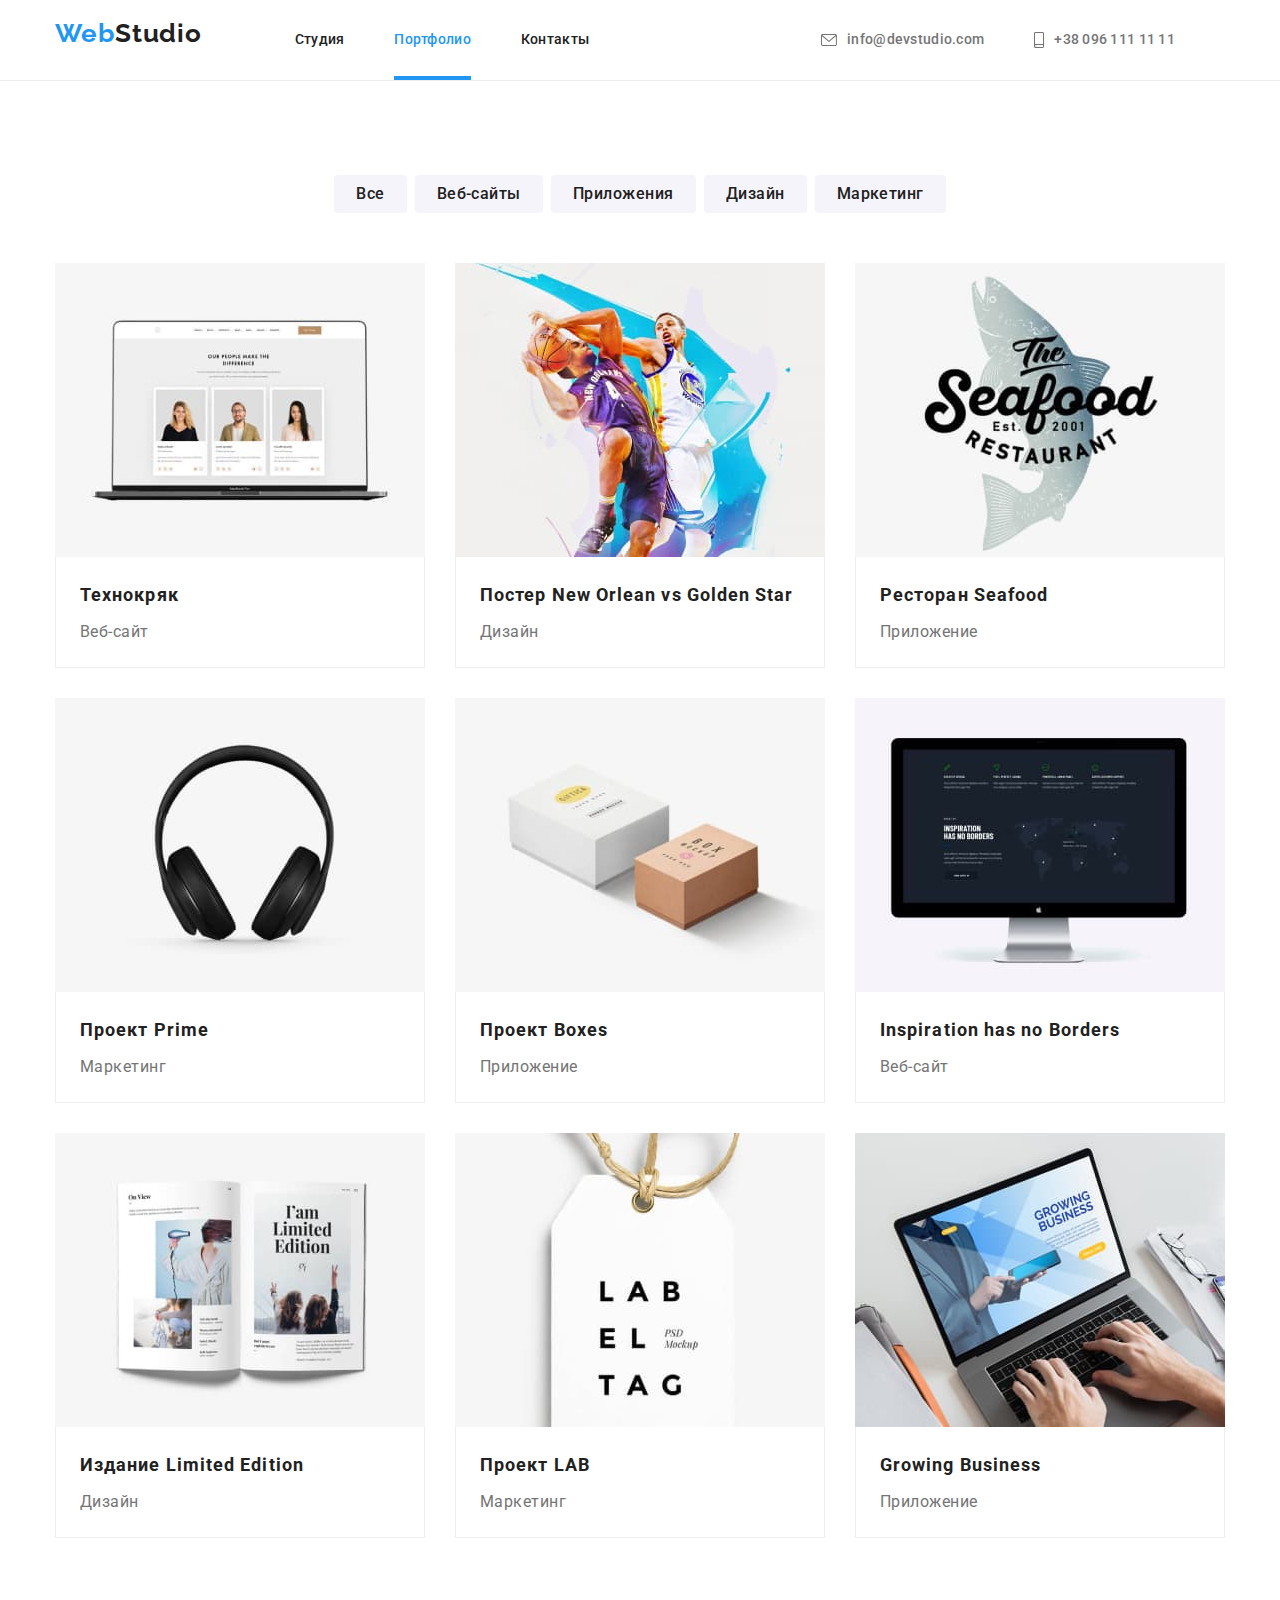
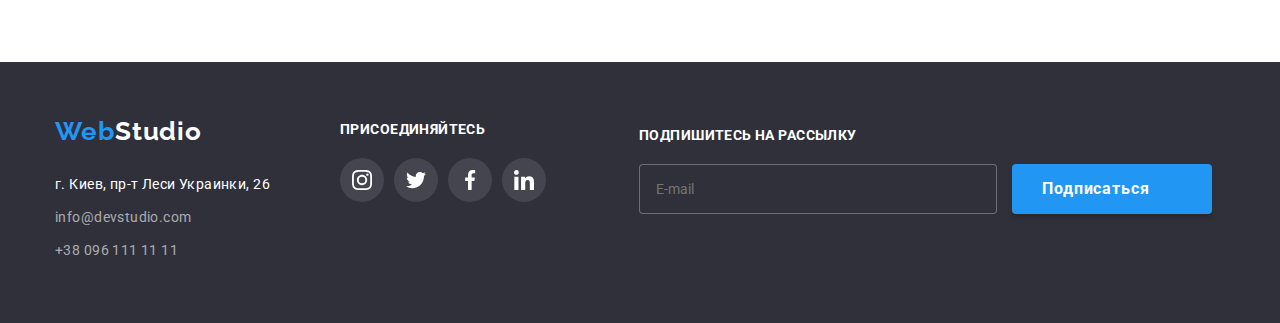
==== commit 39652b4a: "исправила атрибут сайз" ====
--- a/portfolio.html
+++ b/portfolio.html
@@ -102,10 +102,11 @@
                             <img class="thumb__photo" 
                              srcset="./images/table/img.people-354.jpg 354w, 
                              ./images/desktop/img.people-370.jpg 370w,                            
-                            ./images/mobile/img.people-450.jpg 450w
+                            ./images/mobile/img.people-450.jpg 450w,
                             ./images/table/img.people-708.jpg 708w,
                             ./images/desktop/img.people-740.jpg 740w,                            
                             ./images/mobile/img.people-900.jpg 900w"
+                            sizes="370px"
                              src="./images/desktop/img.people-370.jpg"  alt="Фото людей" width="370" height="294">  
                             <p class="thumb__description">Ресурс предлагает комплексные предложения с разным уровнем функционала и сервисов.
                             Все это позволит посетителю получить исчерпывающие сведения о компании или частном лице.</p>
@@ -125,10 +126,11 @@
                             <img class="thumb__photo" 
                             srcset="./images/table/img.basketball-354.jpg 354w, 
                             ./images/desktop/img.basketball-370.jpg 370w,                           
-                            ./images/mobile/img.basketball-450.jpg 450w
+                            ./images/mobile/img.basketball-450.jpg 450w,
                             ./images/table/img.basketball-708.jpg 708w,
                             ./images/desktop/img.basketball-740.jpg 740w,                            
                             ./images/mobile/img.basketball-900.jpg 900w"
+                            sizes="370px"
                             src="./images/desktop/img.basketball-370.jpg"  alt="Баскетболисты в процессе игры" width="370" height="294">
                             <p class="thumb__description">Ресурс предлагает комплексные предложения с разным уровнем функционала и сервисов.
                             Все это позволит посетителю получить исчерпывающие сведения о компании или частном лице.</p>
@@ -148,10 +150,11 @@
                             <img class="thumb__photo"
                             srcset="./images/table/img.fish-354.jpg 354w, 
                             ./images/desktop/img.fish-370.jpg 370w,                          
-                            ./images/mobile/img.fish-450.jpg 450w
+                            ./images/mobile/img.fish-450.jpg 450w,
                             ./images/table/img.fish-708.jpg 708w,
                             ./images/desktop/img.fish-740.jpg 740w,                            
                             ./images/mobile/img.fish-900.jpg 900w"
+                            sizes="370px"
                              src="./images/desktop/img.fish-370.jpg"  alt="Эмблема ресторана" width="370" height="294">
                             <p class="thumb__description">Ресурс предлагает комплексные предложения с разным уровнем функционала и сервисов.
                             Все это позволит посетителю получить исчерпывающие сведения о компании или частном лице.</p>
@@ -172,10 +175,11 @@
                             <img class="thumb__photo"
                             srcset="./images/table/img.earsphone-354.jpg 354w, 
                             ./images/desktop/img.earsphone-370.jpg 370w,                           
-                            ./images/mobile/img.earsphone-450.jpg 450w
+                            ./images/mobile/img.earsphone-450.jpg 450w,
                             ./images/table/img.earsphone-708.jpg 708w,
                             ./images/desktop/img.earsphone-740.jpg 740w,                            
                             ./images/mobile/img.earsphone-900.jpg 900w"
+                            sizes="370px"
                              src="./images/desktop/img.earsphone-370.jpg"  alt="Наушники" width="370" height="294">
                             <p class="thumb__description">Ресурс предлагает комплексные предложения с разным уровнем функционала и сервисов.
                             Все это позволит посетителю получить исчерпывающие сведения о компании или частном лице.</p>  
@@ -195,10 +199,11 @@
                             <img class="thumb__photo" 
                             srcset="./images/table/img.box-354.jpg 354w, 
                             ./images/desktop/img.box-370.jpg 370w,                           
-                            ./images/mobile/img.box-450.jpg 450w
+                            ./images/mobile/img.box-450.jpg 450w,
                             ./images/table/img.box-708.jpg 708w,
                             ./images/desktop/img.box-740.jpg 740w,                            
                             ./images/mobile/img.box-900.jpg 900w" 
+                            sizes="370px"
                             src="./images/desktop/img.box-370.jpg"  alt="Две коробки" width="370" height="294">
                             <p class="thumb__description">Ресурс предлагает комплексные предложения с разным уровнем функционала и сервисов.
                             Все это позволит посетителю получить исчерпывающие сведения о компании или частном лице.</p>       
@@ -217,10 +222,11 @@
                             <img class="thumb__photo"     
                               srcset="./images/table/img.comp-354.jpg 354w, 
                             ./images/desktop/img.comp-370.jpg 370w,                           
-                            ./images/mobile/img.comp-450.jpg 450w
+                            ./images/mobile/img.comp-450.jpg 450w,
                             ./images/table/img.comp-708.jpg 708w,
                             ./images/desktop/img.comp-740.jpg 740w,                            
                             ./images/mobile/img.comp-900.jpg 900w" 
+                            sizes="370px"
                              src="./images/desktop/img.comp-370.jpg"  alt="Компьютер" width="370" height="294"> 
                             <p class="thumb__description">Ресурс предлагает комплексные предложения с разным уровнем функционала и сервисов.
                             Все это позволит посетителю получить исчерпывающие сведения о компании или частном лице.</p>
@@ -239,10 +245,11 @@
                             <img class="thumb__photo" 
                             srcset="./images/table/img.newspaper-354.jpg 354w, 
                             ./images/desktop/img.newspaper-370.jpg 370w,                           
-                            ./images/mobile/img.newspaper-450.jpg 450w
+                            ./images/mobile/img.newspaper-450.jpg 450w,
                             ./images/table/img.newspaper-708.jpg 708w,
                             ./images/desktop/img.newspaper-740.jpg 740w,                            
                             ./images/mobile/img.newspaper-900.jpg 900w" 
+                            sizes="370px"
                              src="./images/desktop/img.newspaper-370.jpg"  alt="Открытый журнал" width="370" height="294">
                             <p class="thumb__description">Ресурс предлагает комплексные предложения с разным уровнем функционала и сервисов.
                             Все это позволит посетителю получить исчерпывающие сведения о компании или частном лице.</p>
@@ -261,10 +268,11 @@
                             <img class="thumb__photo" 
                             srcset="./images/table/img.label-354.jpg 354w, 
                             ./images/desktop/img.label-370.jpg 370w,                           
-                            ./images/mobile/img.label-450.jpg 450w
+                            ./images/mobile/img.label-450.jpg 450w,
                             ./images/table/img.label-708.jpg 708w,
                             ./images/desktop/img.label-740.jpg 740w,                            
                             ./images/mobile/img.label-900.jpg 900w" 
+                            sizes="370px"
                             src="./images/desktop/img.label-370.jpg"  alt="Бирка" width="370" height="294"> 
                             <p class="thumb__description">Ресурс предлагает комплексные предложения с разным уровнем функционала и сервисов.
                             Все это позволит посетителю получить исчерпывающие сведения о компании или частном лице.</p>
@@ -283,10 +291,11 @@
                             <img class="thumb__photo" 
                             srcset="./images/table/img.notebook-354.jpg 354w, 
                             ./images/desktop/img.notebook-370.jpg 370w,                           
-                            ./images/mobile/img.notebook-450.jpg 450w
+                            ./images/mobile/img.notebook-450.jpg 450w,
                             ./images/table/img.notebook-708.jpg 708w,
                             ./images/desktop/img.notebook-740.jpg 740w,                            
                             ./images/mobile/img.notebook-900.jpg 900w"  
+                            sizes="370px"
                             src="./images/desktop/img.notebook-370.jpg"  alt="Ноутбук" width="370" height="294">
                             <p class="thumb__description">Ресурс предлагает комплексные предложения с разным уровнем функционала и сервисов.
                              Все это позволит посетителю получить исчерпывающие сведения о компании или частном лице.</p>
--- a/css/main.min.css
+++ b/css/main.min.css
@@ -1,2 +1,2 @@
-:root{--main-font: 'Roboto', sans-serif ;--secondary-font: 'Raleway', sans-serif;--main-font-color: rgba(117, 117, 117, 1);--title-font: rgba(33, 33, 33, 1);--background-header: rgba(255, 255, 255, 1);--background-team: rgba(245, 244, 250, 1);--background-footer: rgba(47, 48, 58, 1);--button-link-color: rgba(33, 150, 243, 1);--button-link-hover: rgba(24, 140, 232, 1);--footer-contacts: rgba(255, 255, 255, 0.6);--icons-color: rgba(175, 177, 184, 1);--сubic: cubic-bezier(0.4, 0, 0.2, 1)}.visually-hidden{position:absolute;white-space:nowrap;width:1px;height:1px;overflow:hidden;border:0;padding:0;clip:rect(0 0 0 0);clip-path:inset(50%);margin:-1px}body{font-family:var(--main-font);color:var(--main-font-color);background-color:var(--background-header)}ul{padding-inline-start:0;margin-block-end:0;margin-block-start:0}.container{max-width:1200px;padding-left:15px;padding-right:15px;margin-left:auto;margin-right:auto}@media screen and (min-width: 480px){.container{max-width:480px}}@media screen and (min-width: 768px){.container{max-width:768px}}@media screen and (min-width: 1200px){.container{max-width:1200px}}h1,h2,h3{margin-top:0;margin-block-end:0;margin-block-start:0}img{display:block;max-width:100%;height:auto}.list{list-style:none}.button{border-radius:4px;border:0;cursor:pointer;font-size:16px;transition-property:background;transition-duration:250ms;transition-timing-function:var(--сubic)}.communication{display:flex;justify-content:center;align-items:center;padding-inline-start:0}.header{font-weight:500;font-size:14px;line-height:1.14;border-bottom:1px solid #ececec;background-color:var(--background-header)}.container__header{display:flex;align-items:center}@media screen and (max-width: 767px){.container__header{display:block;max-width:767px}}@media screen and (min-width: 768px){.container__header{max-width:1200px}}@media screen and (min-width: 1200px){.container__header{max-width:1200px}}.logo{font-family:var(--secondary-font);font-weight:700;font-size:26px;line-height:0.72;letter-spacing:0.03em;text-decoration:none}@media screen and (max-width: 479px){.logo{font-size:24px;line-height:1.67}}.web{display:inline-block;min-width:60px;height:31px;color:var(--button-link-color)}.studio{display:inline-block;min-width:85px;height:31px;margin:0}.nav__btn{position:relative;min-width:40px;height:40px;padding:0;margin-top:10px;margin-bottom:10px;margin-left:auto;border:none;background-color:transparent;z-index:1}.nav__btn .nav-icon__close{display:none}.nav__btn.is-active .nav-icon__close{display:block}.nav__btn.is-active .nav-icon__open{display:none}.nav__btn:hover .nav-icon__close,.nav__btn:focus .nav-icon__close{fill:var(--button-link-color)}.nav__btn:hover .nav-icon__open,.nav__btn:focus .nav-icon__open{fill:var(--button-link-color)}@media screen and (min-width: 767px){.nav__btn{display:none}}.nav{display:flex;align-items:center}.logo__nav{padding-top:24px;padding-bottom:25px;margin-right:93px}.studio__nav{color:var(--title-font)}.nav__list{display:flex;padding:0;margin:0}@media screen and (max-width: 767px){.nav__list{display:none}}.nav__item{padding:0;margin-right:50px}.nav-list .nav-list-item:last-child{margin-right:0}.nav__item-menu{font-size:40px;font-weight:500;line-height:1.18;letter-spacing:0.02em;text-align:left}.nav__link{display:block;padding:32px 0;color:var(--title-font);letter-spacing:0.02em;text-decoration:none;transition-property:color;transition-duration:250ms;transition-timing-function:var(--сubic)}@media screen and (max-width: 767px){.nav__link{padding-top:0;padding-left:40px}}.nav__link:hover,.nav__link:focus{color:var(--button-link-color)}.link-current{position:relative;display:block;padding:32px 0 28px 0;color:var(--button-link-color);letter-spacing:0.02em;text-decoration:none}@media screen and (max-width: 767px){.link-current{margin-bottom:35px;margin-top:48px;margin-left:40px;padding:0}}.link-current::after{position:absolute;top:100%;right:0;content:"";width:100%;height:4px;background-color:var(--button-link-color)}@media screen and (max-width: 767px){.link-current::after{display:none}}.contacts{display:flex;padding:0;margin-left:auto;margin-top:0;margin-bottom:0;align-items:center;justify-content:center}@media screen and (max-width: 767px){.contacts{display:none}}@media screen and (min-width: 768px) and (max-width: 1199px){.contacts{display:block}}.contacts__item{margin-right:50px}@media screen and (max-width: 767px){.contacts__item{margin-bottom:32px;margin-right:0}}@media screen and (min-width: 768px) and (max-width: 1199px){.contacts__item{margin-right:0;margin-bottom:10px}}.contacts .contacts-item:last-child{margin-right:0}.contacts__mail{display:flex;align-items:center;height:16px;color:var(--main-font-color);letter-spacing:0.02em;text-decoration:none;transition-property:color;transition-duration:250ms;transition-timing-function:var(--сubic)}@media screen and (max-width: 767px){.contacts__mail{font-size:24px;font-weight:500;line-height:1.17;color:var(--main-font-color)}}@media screen and (min-width: 768px) and (max-width: 1199px){.contacts__mail{font-size:12px;line-height:1.17;text-align:left;margin-bottom:10px}}.contacts__mail:hover,.contacts__mail:focus{color:var(--button-link-color)}.contacts__tel{display:flex;align-items:center;color:var(--main-font-color);letter-spacing:0.02em;text-decoration:none;height:16px;transition-property:color;transition-duration:250ms;transition-timing-function:var(--сubic)}@media screen and (max-width: 767px){.contacts__tel{font-size:34px;line-height:1.17;color:var(--button-link-color)}}@media screen and (min-width: 768px) and (max-width: 1199px){.contacts__tel{display:flex;align-items:center;font-size:12px}}.contacts__tel:hover,.contacts__tel:focus{color:var(--button-link-color)}.contacts-icon{margin-right:10px;fill:currentColor}.hero{padding-top:200px;padding-bottom:200px;text-align:center;max-width:1600px;margin-left:auto;margin-right:auto;background-color:var(--background-footer);background-size:cover;background-repeat:no-repeat;background-position:center}@media screen and (max-width: 767px){.hero{background:linear-gradient(rgba(47,48,58,0.4), rgba(47,48,58,0.4)),url("../images/mobile/img.header-480.jpg")}}@media screen and (max-width: 767px) and (min-device-pixel-ratio: 2), screen and (max-width: 767px) and (min-resolution: 192dpi), screen and (max-width: 767px) and (min-resolution: 2dppx){.hero{background-image:linear-gradient(rgba(47,48,58,0.4), rgba(47,48,58,0.4)),url("../images/mobile/img.header-960.jpg")}}@media screen and (min-width: 768px) and (max-width: 1199px){.hero{background:linear-gradient(rgba(47,48,58,0.4), rgba(47,48,58,0.4)),url("../images/table/img.header-768.jpg")}}@media screen and (min-width: 768px) and (max-width: 1199px) and (min-device-pixel-ratio: 2), screen and (min-width: 768px) and (max-width: 1199px) and (min-resolution: 192dpi), screen and (min-width: 768px) and (max-width: 1199px) and (min-resolution: 2dppx){.hero{background-image:linear-gradient(rgba(47,48,58,0.4), rgba(47,48,58,0.4)),url("../images/table/img.header-1536.jpg")}}@media screen and (min-width: 1200px){.hero{background:linear-gradient(rgba(47,48,58,0.4), rgba(47,48,58,0.4)),url("../images/desktop/img.header-1600.jpg")}}@media screen and (min-width: 1200px) and (min-device-pixel-ratio: 2), screen and (min-width: 1200px) and (min-resolution: 192dpi), screen and (min-width: 1200px) and (min-resolution: 2dppx){.hero{background-image:linear-gradient(rgba(47,48,58,0.4), rgba(47,48,58,0.4)),url("../images/desktop/img.header-3200.jpg")}}.hero__title{max-width:696px;margin-left:auto;margin-right:auto;margin-bottom:30px;font-weight:900;font-size:44px;line-height:1.36;letter-spacing:0.06em;color:var(--background-header)}@media screen and (max-width: 480px){.hero__title{font-size:26px;line-height:1.62;display:block;max-width:360px}}@media screen and (min-width: 480px) and (max-width: 768px){.hero__title{font-size:26px;line-height:1.62;max-width:360px}}.hero__button{display:inline-block;padding:10px 32px;min-width:201px;font-weight:700;line-height:1.88;letter-spacing:0.06em;background-color:var(--button-link-color);color:var(--background-header);box-shadow:0px 4px 4px 0px rgba(0,0,0,0.15)}.hero__button:hover,.hero__button:focus{background-color:var(--button-link-hover)}.peculiarities{padding-top:94px;padding-bottom:94px}@media screen and (max-width: 1199px){.peculiarities{padding-top:60px;padding-bottom:60px}}.peculiarities__title{margin-bottom:10px;font-weight:700;font-size:14px;line-height:1.14;letter-spacing:0.03em;color:var(--title-font)}@media screen and (max-width: 767px){.peculiarities__title{text-align:center}}.peculiarities__list{display:flex;padding:0;margin:0}@media screen and (max-width: 767px){.peculiarities__list{display:block}}@media screen and (min-width: 768px) and (max-width: 1199px){.peculiarities__list{display:flex;flex-wrap:wrap;justify-content:center}}.peculiarities__item{margin-right:30px}@media screen and (max-width: 479px){.peculiarities__item{margin-left:auto;margin-right:auto}}@media screen and (min-width: 480px) and (max-width: 767px){.peculiarities__item{margin-right:auto;margin-left:auto;margin-bottom:30px}}@media screen and (min-width: 768px) and (max-width: 1199px){.peculiarities__item{max-width:354px;margin-right:30px;margin-bottom:30px}.peculiarities__item:nth-child(2n){margin-right:0}.peculiarities__item:nth-last-child(-n+2){margin-bottom:0}}@media screen and (min-width: 768px) and (max-width: 1199px) and (min-width: 1200px){.peculiarities__item .peculiarities__list .peculiarities__item:last-child{margin-right:0;width:270px}}.peculiarities__container{display:flex;align-items:center;justify-content:center;height:120px;background-color:#f5f4fa;margin-bottom:30px;color:var(--title-font)}@media screen and (max-width: 479px){.peculiarities__container{max-width:450px;margin-left:auto;margin-right:auto}}@media screen and (min-width: 480px) and (max-width: 767px){.peculiarities__container{min-width:450px;margin-left:auto;margin-right:auto}}@media screen and (min-width: 768px) and (max-width: 1199px){.peculiarities__container{max-width:354px}}@media screen and (min-width: 1200px){.peculiarities__container{width:270px}}.peculiarities__text{display:inline-block;margin:0;font-size:14px;line-height:1.71;letter-spacing:0.03em;color:var(--main-font-color)}.services{display:none;padding-top:0px;padding-bottom:94px;margin:0 auto;text-align:center}@media screen and (min-width: 1200px){.services{display:block}}.services__title{margin-left:auto;margin-right:auto;margin-bottom:50px;font-weight:700;font-size:36px;line-height:1.17;letter-spacing:0.03em;color:var(--title-font)}.services__list{display:flex;padding:0;margin-block-start:0;margin-block-end:0;padding-inline-start:0}.services__item{position:relative;width:370px;margin-right:30px}.services__describe{position:absolute;bottom:0;left:0;width:100%;padding-top:27px;padding-bottom:27px;font-size:14px;line-height:1.14;font-weight:700;letter-spacing:0.03em;color:var(--background-header);background-color:rgba(47,48,58,0.8)}.services__list .services__item:last-child{margin-right:0}.team{padding-top:94px;padding-bottom:94px;background-color:var(--background-team);text-align:center}@media screen and (max-width: 1199px){.team{padding-top:60px;padding-bottom:60px}}.team__title{margin-left:auto;margin-right:auto;margin-bottom:50px;font-weight:700;font-size:36px;line-height:1.17;letter-spacing:0.03em;color:var(--title-font)}@media screen and (max-width: 1199px){.team__title{font-size:28px;font-weight:700;line-height:1.18;margin-bottom:30px}}.team__list{padding-left:0;margin-top:0;margin-bottom:0;margin-right:0;text-align:center}@media screen and (max-width: 767px){.team__list{display:block;margin-left:auto;margin-right:auto}}@media screen and (min-width: 768px) and (max-width: 1199px){.team__list{display:flex;flex-wrap:wrap;justify-content:center}}@media screen and (min-width: 1200px){.team__list{display:flex}}.team__item{margin-right:30px;box-shadow:0px 2px 1px 0px rgba(0,0,0,0.2),0px 1px 1px 0px rgba(0,0,0,0.14),0px 1px 3px 0px rgba(0,0,0,0.12);border-radius:0 0 4px 4px}@media screen and (max-width: 767px){.team__item{margin-right:auto;margin-left:auto;margin-bottom:30px}.team__item:last-child{margin-bottom:0}}@media screen and (min-width: 767px) and (max-width: 1199px){.team__item{margin-bottom:30px}.team__item:nth-child(2n){margin-right:0}}@media screen and (min-width: 1200px){.team__item{width:270px}}@media screen and (min-width: 480px) and (max-width: 767px){.team__photo{min-width:450px}}@media screen and (min-width: 768px) and (max-width: 1199px){.team__photo{min-width:354px}}.card{padding-top:30px;padding-bottom:30px;background-color:var(--background-header);border-radius:0 0 4px 4px}@media screen and (max-width: 767px){.card{max-width:450px}}.card__title{display:inline-block;margin-top:0;margin-bottom:10px;font-weight:500;font-size:16px;line-height:1.19;letter-spacing:0.03em;color:var(--title-font);text-align:center}.card__text{margin-top:0;margin-bottom:16px;font-size:16px;line-height:1.19;letter-spacing:0.03em;color:var(--main-font-color)}.communication__item{margin-right:10px;border-radius:50%;width:44px;height:44px}.communication__item:last-child{margin-right:0}.communication__link{display:flex;justify-content:center;align-items:center;width:100%;height:100%;border-radius:50%;transition-property:color, background;transition-duration:250ms;transition-timing-function:var(--сubic)}.team-communication__link{color:var(--icons-color);background-color:var(--background-header)}.team-communication__link:hover,.team-communication__link:focus{color:var(--background-header);background-color:var(--button-link-color)}.communication__icon{fill:currentColor}.communication__link--dark{color:var(--background-header);background-color:rgba(255,255,255,0.1)}.communication__link--dark:hover,.communication__link--dark:focus{background-color:var(--button-link-color)}.communication__icon--dark{fill:currentColor}.clients{padding-top:94px;padding-bottom:94px;text-align:center}@media screen and (max-width: 1199px){.clients{padding-top:60px;padding-bottom:60px}}.clients__title{font-size:36px;font-weight:700;line-height:1.17;letter-spacing:0.03em;color:var(--title-font);margin-bottom:50px}@media screen and (max-width: 1199px){.clients__title{font-size:28px;line-height:1.18;text-align:center;margin-bottom:30px}}.clients__list{display:flex;justify-content:center;list-style:none;margin-top:0;margin-bottom:0;margin-left:auto;margin-right:auto}@media screen and (max-width: 479px){.clients__list{flex-wrap:wrap}}@media screen and (max-width: 1199px){.clients__list{flex-wrap:wrap}}.clients__item{margin-right:30px;height:92px;border-color:var(--icons-color);border-radius:4px}@media screen and (max-width: 479px){.clients__item{max-width:210px;margin-bottom:30px}.clients__item:nth-child(2n){margin-right:0}}@media screen and (min-width: 480px) and (max-width: 767px){.clients__item{margin-bottom:30px;min-width:210px}.clients__item:nth-child(2n){margin-right:0}}@media screen and (min-width: 768px) and (max-width: 1199px){.clients__item{margin-bottom:30px;min-width:226px}.clients__item:nth-child(3n){margin-right:0}.clients__item:nth-last-child(-n+3){margin-bottom:0}}@media screen and (min-width: 1200px){.clients__item{width:170px;margin-right:30px}.clients__item:nth-child(6){margin-right:0}}.clients__link{display:flex;justify-content:center;align-items:center;width:100%;height:100%;color:var(--icons-color);border:solid 1px;transition-property:color;transition-duration:250ms;transition-timing-function:var(--сubic)}.clients__link:hover,.clients__link:focus{color:var(--button-link-color)}.clients__icon{fill:currentColor}.footer{margin:0 auto;padding-top:60px;padding-bottom:60px;background-color:var(--background-footer);font-size:14px;line-height:1.71;letter-spacing:0.03em}.footer__container{display:flex}@media screen and (max-width: 767px){.footer__container{flex-direction:column;align-items:center;justify-content:center}}@media screen and (min-width: 768px) and (max-width: 1199px){.footer__container{display:block;text-align:center}}@media screen and (min-width: 1200px){.footer__container{align-items:baseline}}.container__common{display:flex}@media screen and (max-width: 767px){.container__common{flex-direction:column}}@media screen and (min-width: 768px) and (max-width: 1199px){.container__common{justify-content:space-between;margin-bottom:60px;margin-left:80px;margin-right:80px}}.container__address{display:block}@media screen and (max-width: 767px){.container__address{text-align:center}}.logo__address{display:inline-block;padding:0;margin-bottom:20px}.address__studio{color:var(--background-header)}.address{font-style:normal;color:var(--background-header)}.address__direction{display:inline-block;margin-top:0;margin-bottom:8px;margin-block-start:0;margin-block-end:0}@media screen and (min-width: 768px){.address__direction{margin-bottom:9px}}.address__list{padding-left:0;margin-top:0%;margin-bottom:0%;list-style:none}.address__item{margin-top:0;margin-bottom:9px}@media screen and (max-width: 767px){.address__item{margin-bottom:8px}}.address__item:last-child{margin-bottom:0}.address__item:last-child{margin-bottom:0}.address__contact{display:block;padding:0;text-decoration:none;color:var(--footer-contacts);transition-property:color;transition-duration:250ms;transition-timing-function:var(--сubic)}.address__contact:hover,.address__contact:focus{color:var(--button-link-color)}.connect{margin-left:70px}@media screen and (max-width: 767px){.connect{margin-left:0;text-align:center}}.connect__title{display:block;color:var(--background-header);font-size:14px;line-height:1.14;font-weight:700;margin-top:0;margin-bottom:20px}@media screen and (max-width: 767px){.connect__title{margin-top:60px;margin-bottom:20px}}.subscribe{margin-left:0}@media screen and (max-width: 767px){.subscribe{text-align:center}}@media screen and (min-width: 1200px){.subscribe{margin-left:93px}}.subscribe__call{display:block;color:var(--background-header);line-height:1.14;font-weight:700;margin-top:0;margin-bottom:20px}@media screen and (max-width: 767px){.subscribe__call{margin-top:60px;margin-bottom:20px}}.subscribe__field{height:50px;border:1px solid rgba(255,255,255,0.3);border-radius:4px;background-color:var(--background-footer);padding:15px 16px;color:var(--footer-contacts);outline:transparent;transition-duration:250ms;transition-timing-function:var(--сubic)}@media screen and (max-width: 479px){.subscribe__field{max-width:358px;display:block;margin-bottom:20px;margin-left:auto;margin-right:auto}}@media screen and (min-width: 480px) and (max-width: 767px){.subscribe__field{min-width:358px;display:block;margin-bottom:20px;margin-left:auto;margin-right:auto}}@media screen and (min-width: 768px) and (max-width: 1199px){.subscribe__field{min-width:450px;display:block;margin-bottom:20px;margin-left:auto;margin-right:auto}}@media screen and (min-width: 1200px){.subscribe__field{width:358px}}.subscribe__field:hover,.subscribe__field:focus{border-color:var(--button-link-color)}.submit{position:relative;min-width:200px;padding:10px 62px 10px 29px;margin-left:0;font-weight:700;line-height:1.88;letter-spacing:0.06em;background-color:var(--button-link-color);color:var(--background-header);box-shadow:0px 4px 4px 0px rgba(0,0,0,0.15)}@media screen and (min-width: 1200px){.submit{margin-left:12px}}.submit:hover,.submit:focus{background-color:var(--button-link-hover)}.submit__icon{position:absolute;top:0;right:0;margin-top:13px;margin-right:28px;fill:var(--background-header)}.backdrop{position:fixed;top:0;left:0;width:100%;height:100%;background-color:rgba(0,0,0,0.2);opacity:1;pointer-events:initial;visibility:visible;transition:opacity 250ms var(--сubic);z-index:10}.backdrop.is-hidden{opacity:0;pointer-events:none}.modal{position:absolute;top:50%;left:50%;transform:translate(-50%, -50%) scale(1);transition:transform 250ms var(--сubic);padding:40px 40px 40px 41px;border:1px;border-color:rgba(0,0,0,0.1);border-radius:4px;background-color:var(--background-header);box-shadow:0px 2px 1px 0px rgba(0,0,0,0.2);box-shadow:0px 1px 1px 0px rgba(0,0,0,0.14);box-shadow:0px 1px 3px 0px rgba(0,0,0,0.12)}@media screen and (max-width: 767px){.modal{max-width:450px;height:auto}}@media screen and (min-width: 768px) and (max-width: 1199px){.modal{max-width:450px;height:609px}}@media screen and (min-width: 1200px){.modal{width:528px;height:581px}}.backdrop.is-hidden .modal{transform:translate(-50%, -50%) scale(0.4);transition:transform 250ms var(--сubic)}.close{display:flex;justify-content:center;align-items:center;position:absolute;top:8px;right:8px;padding:0;width:30px;height:30px;border-radius:50%;border:1px solid;border-color:rgba(0,0,0,0.1);cursor:pointer;background-color:var(--background-header);transition-duration:250ms;transition-timing-function:var(--сubic)}.close:hover .close__icon,.close:focus .close__icon{fill:var(--button-link-color)}.close__icon{position:absolute;transition-duration:250ms;transition-timing-function:var(--сubic)}@media screen and (max-width: 479px){.application{max-width:370px}}@media screen and (min-width: 480px) and (max-width: 1199px){.application{min-width:370px}}@media screen and (min-width: 1200px){.application{min-width:448px}}.application__title{display:inline-block;color:var(--title-font);font-size:20px;font-weight:700;line-height:1.15;letter-spacing:0.03em;text-align:center;margin-bottom:12px}.application__field{display:flex;flex-direction:column;font-size:12px;line-height:1.17;letter-spacing:0.01em}.application__label{margin-bottom:4px}.application__input{margin:0;padding:12px 15px 12px 42px;border:1px solid;border-color:rgba(33,33,33,0.2);border-radius:4px;outline:transparent}@media screen and (max-width: 479px){.application__input{max-width:370px}}@media screen and (min-width: 480px) and (max-width: 1199px){.application__input{min-width:370px}}@media screen and (min-width: 1200px){.application__input{min-width:448px}}.application__input:hover,.application__input:focus-within{border-color:var(--button-link-color)}.application__input:hover+.application__icon,.application__input:focus-within+.application__icon{fill:var(--button-link-color)}.icon-box{position:relative;margin-bottom:10px}@media screen and (max-width: 479px){.icon-box{max-width:370px}}@media screen and (min-width: 480px) and (max-width: 1199px){.icon-box{min-width:370px}}@media screen and (min-width: 1200px){.icon-box{min-width:448px}}.application__icon{position:absolute;left:0;top:0;margin-left:12px;margin-top:11px;margin-bottom:11px;fill:var(--title-font);transition-duration:250ms;transition-timing-function:var(--сubic)}input[type="checkbox"]{margin-right:8px}.comment{padding:12px 16px;margin:0;margin-bottom:20px;border:1px solid;border-radius:4px;resize:none;font-size:12px;line-height:1.17;letter-spacing:0.01em;border-color:rgba(33,33,33,0.2);transition-duration:250ms;transition-timing-function:var(--сubic);outline:none}.comment:hover,.comment:focus-within{border-color:var(--button-link-color)}.comment::placeholder{font-size:12px;line-height:1.17;letter-spacing:0.01em}.agree{display:flex;justify-content:center;align-items:center;line-height:1.71;letter-spacing:0.03em;font-size:14px}@media screen and (max-width: 479px){.agree{display:block}}@media screen and (max-width: 1199px){.agree{line-height:1.67;letter-spacing:0.03em;font-size:12px}}.checkbox{position:absolute;white-space:nowrap;width:1px;height:1px;overflow:hidden;border:0;padding:0;clip:rect(0 0 0 0);clip-path:inset(50%);margin:-1px}.checkbox:checked+.span-box{background-color:var(--button-link-color);background-size:contain;background-origin:border-box;border-color:var(--button-link-color)}.span-box{display:inline-block;position:relative;border:solid 2px var(--title-font);border-radius:2px;height:17px;width:17px;margin-top:4px;margin-bottom:4px;margin-right:8px}@media screen and (max-width: 479px){.span-box{margin-bottom:0}}.checkbox__icon{position:absolute;left:-1px;top:-1px}.application__link{display:inline-block;margin-left:5px;color:var(--button-link-color);line-height:1.71;letter-spacing:0.03em;font-size:14px}@media screen and (max-width: 1199px){.application__link{line-height:1.67;letter-spacing:0.03em;font-size:12px}}.application__link:hover,.application__link:focus{color:var(--button-link-hover);transition-duration:250ms;transition-timing-function:var(--сubic)}.send{display:block;min-width:200px;padding:10px 55px 10px 56px;margin-top:30px;margin-left:auto;margin-right:auto;font-weight:700;line-height:1.88;letter-spacing:0.06em;background-color:var(--button-link-color);color:var(--background-header);box-shadow:0px 4px 4px 0px rgba(0,0,0,0.15)}.send:hover,.send:focus{background-color:var(--button-link-hover)}.filters__list{display:flex;justify-content:center;margin-block-start:0;margin-block-end:0;margin-bottom:50px;list-style:none;padding:0;padding-inline-start:0}@media screen and (max-width: 767px){.filters__list{flex-wrap:wrap;justify-content:flex-start;margin-bottom:40px}}.filters__item{margin-right:8px}@media screen and (max-width: 767px){.filters__item{margin-bottom:15px}.filters__item:nth-last-child(-n+2){margin-bottom:0}}.filters__list .filters__item:last-child{margin-right:0}.filters__button{padding:6px 22px;background-color:var(--background-team);color:var(--title-font);font-weight:500;line-height:1.63;letter-spacing:0.03em;box-shadow:none}.filters__button:hover,.filters__button:focus{background-color:var(--button-link-color);color:var(--background-header);box-shadow:0px 2px 2px 0px rgba(0,0,0,0.12),0px 1px 2px 0px rgba(0,0,0,0.08),0px 3px 1px 0px rgba(0,0,0,0.1)}.portfolio{background-color:var(--background-color);padding-top:94px;padding-bottom:94px}@media screen and (max-width: 1199px){.portfolio{padding-top:60px;padding-bottom:60px}}.portfolio__list{display:flex;flex-wrap:wrap;justify-content:space-between;padding-left:0;margin:0}.portfolio__item{margin-bottom:30px}@media screen and (max-width: 479px){.portfolio__item{max-width:450px;margin-left:auto;margin-right:auto}}@media screen and (min-width: 480px) and (max-width: 767px){.portfolio__item{min-width:450px;margin-left:auto;margin-right:auto}.portfolio__item:last-child{margin-bottom:0}}@media screen and (min-width: 768px) and (max-width: 1199px){.portfolio__item{max-width:354px;margin-right:30px}.portfolio__item:nth-last-child(-n+2){margin-bottom:0}.portfolio__item:nth-child(2n){margin-right:0}}@media screen and (min-width: 1200px){.portfolio__item{min-width:370px}.portfolio__item .portfolio__item:nth-child(3n){margin-right:0}.portfolio__item .portfolio__item:nth-last-child(-n+3){margin-bottom:0}}.portfolio__item:hover .thumb__description{transform:translateY(0)}.portfolio__link{display:flex;flex-direction:column;height:100%;text-decoration:none;box-shadow:none;transition-property:box-shadow;transition-duration:250ms;transition-timing-function:var(--сubic)}.portfolio__link:hover{box-shadow:1px 4px 6px 0px rgba(0,0,0,0.16),0px 4px 4px 0px rgba(0,0,0,0.06),0px 1px 1px 0px rgba(0,0,0,0.12)}.portfolio__link:focus{color:var(--button-link-color)}.thumb{position:relative;overflow:hidden}@media screen and (max-width: 767px){.thumb__photo{max-width:450px}}@media screen and (min-width: 768px) and (max-width: 1199px){.thumb__photo{max-width:354px}}@media screen and (min-width: 1200px){.thumb__photo{max-width:370px}}.thumb__title{margin-bottom:4px;font-weight:700;font-size:18px;line-height:2;letter-spacing:0.06em;color:var(--title-font)}.thumb__text{margin-top:0;margin-bottom:0;font-size:16px;line-height:1.88;letter-spacing:0.03em;color:var(--main-font-color)}.thumb__description{position:absolute;left:0;top:0;padding:63px 24px;margin:0;margin-block-start:0;margin-block-end:0;font-size:18px;line-height:1.56;letter-spacing:0.03em;text-align:left;color:var(--background-header);background-color:rgba(33,150,243,0.9);transform:translateY(100%);transition-duration:250ms;transition-timing-function:var(--сubic)}.thumb__basis{flex-grow:1;padding-top:20px;padding-bottom:20px;padding-left:24px;padding-right:24px;border-bottom:1px solid #eee;border-left:1px solid #eee;border-right:1px solid #eee}@media screen and (max-width: 767px){.thumb__basis{max-width:450px}}@media screen and (min-width: 768px) and (max-width: 1199px){.thumb__basis{max-width:354px}}@media screen and (min-width: 1200px){.thumb__basis{max-width:370px}}.container__menu{position:fixed}@media screen and (max-width: 480px){.container__menu{position:absolute;right:0;top:0;width:100%;background-color:var(--background-header)}.container__menu.is-open{display:block}}@media screen and (max-width: 767px){.container__menu{display:none;position:absolute;right:0;top:0;width:100%;background-color:var(--background-header)}.container__menu.is-open{display:block}}@media screen and (min-width: 768px){.container__menu{display:none}}.menu__contacts{padding-top:302px}.menu__item{padding-bottom:32px;padding-left:40px}.mobile{display:flex;align-items:center;margin-top:64px;margin-bottom:40px;padding-left:40px}@media screen and (min-width: 768px){.mobile{display:none}}.mobile__item{padding-right:10px;padding-left:10px;border-right:1px solid rgba(33,33,33,0.2)}.mobile__item:last-child{border:none;padding-right:0}.mobile__item:nth-child(1){padding-left:0}.mobile__link{color:var(--button-link-color);font-size:18px;font-weight:500;line-height:1.22;letter-spacing:0.02em;text-decoration:none}
+:root{--main-font: 'Roboto', sans-serif ;--secondary-font: 'Raleway', sans-serif;--main-font-color: rgba(117, 117, 117, 1);--title-font: rgba(33, 33, 33, 1);--background-header: rgba(255, 255, 255, 1);--background-team: rgba(245, 244, 250, 1);--background-footer: rgba(47, 48, 58, 1);--button-link-color: rgba(33, 150, 243, 1);--button-link-hover: rgba(24, 140, 232, 1);--footer-contacts: rgba(255, 255, 255, 0.6);--icons-color: rgba(175, 177, 184, 1);--сubic: cubic-bezier(0.4, 0, 0.2, 1)}.visually-hidden{position:absolute;white-space:nowrap;width:1px;height:1px;overflow:hidden;border:0;padding:0;clip:rect(0 0 0 0);clip-path:inset(50%);margin:-1px}body{font-family:var(--main-font);color:var(--main-font-color);background-color:var(--background-header)}ul{padding-inline-start:0;margin-block-end:0;margin-block-start:0}.container{max-width:1200px;padding-left:15px;padding-right:15px;margin-left:auto;margin-right:auto}@media screen and (min-width: 480px){.container{max-width:480px}}@media screen and (min-width: 768px){.container{max-width:768px}}@media screen and (min-width: 1200px){.container{max-width:1200px}}h1,h2,h3{margin-top:0;margin-block-end:0;margin-block-start:0}img{display:block;max-width:100%;height:auto}.list{list-style:none}.button{border-radius:4px;border:0;cursor:pointer;font-size:16px;transition-property:background;transition-duration:250ms;transition-timing-function:var(--сubic)}.communication{display:flex;justify-content:center;align-items:center;padding-inline-start:0}.header{font-weight:500;font-size:14px;line-height:1.14;border-bottom:1px solid #ececec;background-color:var(--background-header)}.container__header{display:flex;align-items:center}@media screen and (max-width: 767px){.container__header{display:block;max-width:767px}}@media screen and (min-width: 768px){.container__header{max-width:1200px}}@media screen and (min-width: 1200px){.container__header{max-width:1200px}}.logo{font-family:var(--secondary-font);font-weight:700;font-size:26px;line-height:0.72;letter-spacing:0.03em;text-decoration:none}@media screen and (max-width: 479px){.logo{font-size:24px;line-height:1.67}}.web{display:inline-block;min-width:60px;height:31px;color:var(--button-link-color)}.studio{display:inline-block;min-width:85px;height:31px;margin:0}.nav__btn{position:relative;min-width:40px;height:40px;padding:0;margin-top:10px;margin-bottom:10px;margin-left:auto;border:none;background-color:transparent;z-index:1}.nav__btn .nav-icon__close{display:none}.nav__btn.is-active .nav-icon__close{display:block}.nav__btn.is-active .nav-icon__open{display:none}.nav__btn:hover .nav-icon__close,.nav__btn:focus .nav-icon__close{fill:var(--button-link-color)}.nav__btn:hover .nav-icon__open,.nav__btn:focus .nav-icon__open{fill:var(--button-link-color)}@media screen and (min-width: 767px){.nav__btn{display:none}}.nav{display:flex;align-items:center}.logo__nav{padding-top:24px;padding-bottom:25px;margin-right:93px}.studio__nav{color:var(--title-font)}.nav__list{display:flex;padding:0;margin:0}@media screen and (max-width: 767px){.nav__list{display:none}}.nav__item{padding:0;margin-right:50px}.nav-list .nav-list-item:last-child{margin-right:0}.nav__item-menu{font-size:40px;font-weight:500;line-height:1.18;letter-spacing:0.02em;text-align:left}.nav__link{display:block;padding:32px 0;color:var(--title-font);letter-spacing:0.02em;text-decoration:none;transition-property:color;transition-duration:250ms;transition-timing-function:var(--сubic)}@media screen and (max-width: 767px){.nav__link{padding-top:0;padding-left:40px}}.nav__link:hover,.nav__link:focus{color:var(--button-link-color)}.link-current{position:relative;display:block;padding:32px 0 28px 0;color:var(--button-link-color);letter-spacing:0.02em;text-decoration:none}@media screen and (max-width: 767px){.link-current{margin-bottom:35px;margin-top:48px;margin-left:40px;padding:0}}.link-current::after{position:absolute;top:100%;right:0;content:"";width:100%;height:4px;background-color:var(--button-link-color)}@media screen and (max-width: 767px){.link-current::after{display:none}}.contacts{display:flex;padding:0;margin-left:auto;margin-top:0;margin-bottom:0;align-items:center;justify-content:center}@media screen and (max-width: 767px){.contacts{display:none}}@media screen and (min-width: 768px) and (max-width: 1199px){.contacts{display:block}}.contacts__item{margin-right:50px}@media screen and (max-width: 767px){.contacts__item{margin-bottom:32px;margin-right:0}}@media screen and (min-width: 768px) and (max-width: 1199px){.contacts__item{margin-right:0;margin-bottom:10px}}.contacts .contacts-item:last-child{margin-right:0}.contacts__mail{display:flex;align-items:center;height:16px;color:var(--main-font-color);letter-spacing:0.02em;text-decoration:none;transition-property:color;transition-duration:250ms;transition-timing-function:var(--сubic)}@media screen and (max-width: 767px){.contacts__mail{font-size:24px;font-weight:500;line-height:1.17;color:var(--main-font-color)}}@media screen and (min-width: 768px) and (max-width: 1199px){.contacts__mail{font-size:12px;line-height:1.17;text-align:left;margin-bottom:10px}}.contacts__mail:hover,.contacts__mail:focus{color:var(--button-link-color)}.contacts__tel{display:flex;align-items:center;color:var(--main-font-color);letter-spacing:0.02em;text-decoration:none;height:16px;transition-property:color;transition-duration:250ms;transition-timing-function:var(--сubic)}@media screen and (max-width: 767px){.contacts__tel{font-size:34px;line-height:1.17;color:var(--button-link-color)}}@media screen and (min-width: 768px) and (max-width: 1199px){.contacts__tel{display:flex;align-items:center;font-size:12px}}.contacts__tel:hover,.contacts__tel:focus{color:var(--button-link-color)}.contacts-icon{margin-right:10px;fill:currentColor}.hero{padding-top:200px;padding-bottom:200px;text-align:center;max-width:1600px;margin-left:auto;margin-right:auto;background-color:var(--background-footer);background-size:cover;background-repeat:no-repeat;background-position:center}@media screen and (max-width: 767px){.hero{background:linear-gradient(rgba(47,48,58,0.4), rgba(47,48,58,0.4)),url("../images/mobile/img.header-480.jpg")}}@media screen and (max-width: 767px) and (min-device-pixel-ratio: 2), screen and (max-width: 767px) and (min-resolution: 192dpi), screen and (max-width: 767px) and (min-resolution: 2dppx){.hero{background-image:linear-gradient(rgba(47,48,58,0.4), rgba(47,48,58,0.4)),url("../images/mobile/img.header-960.jpg")}}@media screen and (min-width: 768px) and (max-width: 1199px){.hero{background:linear-gradient(rgba(47,48,58,0.4), rgba(47,48,58,0.4)),url("../images/table/img.header-768.jpg")}}@media screen and (min-width: 768px) and (max-width: 1199px) and (min-device-pixel-ratio: 2), screen and (min-width: 768px) and (max-width: 1199px) and (min-resolution: 192dpi), screen and (min-width: 768px) and (max-width: 1199px) and (min-resolution: 2dppx){.hero{background-image:linear-gradient(rgba(47,48,58,0.4), rgba(47,48,58,0.4)),url("../images/table/img.header-1536.jpg")}}@media screen and (min-width: 1200px){.hero{background:linear-gradient(rgba(47,48,58,0.4), rgba(47,48,58,0.4)),url("../images/desktop/img.header-1600.jpg")}}@media screen and (min-width: 1200px) and (min-device-pixel-ratio: 2), screen and (min-width: 1200px) and (min-resolution: 192dpi), screen and (min-width: 1200px) and (min-resolution: 2dppx){.hero{background-image:linear-gradient(rgba(47,48,58,0.4), rgba(47,48,58,0.4)),url("../images/desktop/img.header-3200.jpg")}}.hero__title{max-width:696px;margin-left:auto;margin-right:auto;margin-bottom:30px;font-weight:900;font-size:44px;line-height:1.36;letter-spacing:0.06em;color:var(--background-header)}@media screen and (max-width: 480px){.hero__title{font-size:26px;line-height:1.62;display:block;max-width:360px}}@media screen and (min-width: 480px) and (max-width: 768px){.hero__title{font-size:26px;line-height:1.62;max-width:360px}}.hero__button{display:inline-block;padding:10px 32px;min-width:201px;font-weight:700;line-height:1.88;letter-spacing:0.06em;background-color:var(--button-link-color);color:var(--background-header);box-shadow:0px 4px 4px 0px rgba(0,0,0,0.15)}.hero__button:hover,.hero__button:focus{background-color:var(--button-link-hover)}.peculiarities{padding-top:94px;padding-bottom:94px}@media screen and (max-width: 1199px){.peculiarities{padding-top:60px;padding-bottom:60px}}.peculiarities__title{margin-bottom:10px;font-weight:700;font-size:14px;line-height:1.14;letter-spacing:0.03em;color:var(--title-font)}@media screen and (max-width: 767px){.peculiarities__title{text-align:center}}.peculiarities__list{display:flex;padding:0;margin:0}@media screen and (max-width: 767px){.peculiarities__list{display:block}}@media screen and (min-width: 768px) and (max-width: 1199px){.peculiarities__list{display:flex;flex-wrap:wrap;justify-content:center}}.peculiarities__item{margin-right:30px}@media screen and (max-width: 479px){.peculiarities__item{margin-left:auto;margin-right:auto}}@media screen and (min-width: 480px) and (max-width: 767px){.peculiarities__item{margin-right:auto;margin-left:auto;margin-bottom:30px}}@media screen and (min-width: 768px) and (max-width: 1199px){.peculiarities__item{max-width:354px;margin-right:30px;margin-bottom:30px}.peculiarities__item:nth-child(2n){margin-right:0}.peculiarities__item:nth-last-child(-n+2){margin-bottom:0}}@media screen and (min-width: 768px) and (max-width: 1199px) and (min-width: 1200px){.peculiarities__item .peculiarities__list .peculiarities__item:last-child{margin-right:0;width:270px}}.peculiarities__container{display:flex;align-items:center;justify-content:center;height:120px;background-color:#f5f4fa;margin-bottom:30px;color:var(--title-font)}@media screen and (max-width: 479px){.peculiarities__container{max-width:450px;margin-left:auto;margin-right:auto}}@media screen and (min-width: 480px) and (max-width: 767px){.peculiarities__container{min-width:450px;margin-left:auto;margin-right:auto}}@media screen and (min-width: 768px) and (max-width: 1199px){.peculiarities__container{max-width:354px}}@media screen and (min-width: 1200px){.peculiarities__container{width:270px}}.peculiarities__text{display:inline-block;margin:0;font-size:14px;line-height:1.71;letter-spacing:0.03em;color:var(--main-font-color)}.services{display:none;padding-top:0px;padding-bottom:94px;margin:0 auto;text-align:center}@media screen and (min-width: 1200px){.services{display:block}}.services__title{margin-left:auto;margin-right:auto;margin-bottom:50px;font-weight:700;font-size:36px;line-height:1.17;letter-spacing:0.03em;color:var(--title-font)}.services__list{display:flex;padding:0;margin-block-start:0;margin-block-end:0;padding-inline-start:0}.services__item{position:relative;width:370px;margin-right:30px}.services__describe{position:absolute;bottom:0;left:0;width:100%;padding-top:27px;padding-bottom:27px;font-size:14px;line-height:1.14;font-weight:700;letter-spacing:0.03em;color:var(--background-header);background-color:rgba(47,48,58,0.8)}.services__list .services__item:last-child{margin-right:0}.team{padding-top:94px;padding-bottom:94px;background-color:var(--background-team);text-align:center}@media screen and (max-width: 1199px){.team{padding-top:60px;padding-bottom:60px}}.team__title{margin-left:auto;margin-right:auto;margin-bottom:50px;font-weight:700;font-size:36px;line-height:1.17;letter-spacing:0.03em;color:var(--title-font)}@media screen and (max-width: 1199px){.team__title{font-size:28px;font-weight:700;line-height:1.18;margin-bottom:30px}}.team__list{padding-left:0;margin-top:0;margin-bottom:0;margin-right:0;text-align:center}@media screen and (max-width: 767px){.team__list{display:block;margin-left:auto;margin-right:auto}}@media screen and (min-width: 768px) and (max-width: 1199px){.team__list{display:flex;flex-wrap:wrap;justify-content:center}}@media screen and (min-width: 1200px){.team__list{display:flex}}.team__item{margin-right:30px;box-shadow:0px 2px 1px 0px rgba(0,0,0,0.2),0px 1px 1px 0px rgba(0,0,0,0.14),0px 1px 3px 0px rgba(0,0,0,0.12);border-radius:0 0 4px 4px}@media screen and (max-width: 767px){.team__item{margin-right:auto;margin-left:auto;margin-bottom:30px}.team__item:last-child{margin-bottom:0}}@media screen and (min-width: 767px) and (max-width: 1199px){.team__item{margin-bottom:30px}.team__item:nth-child(2n){margin-right:0}}@media screen and (min-width: 1200px){.team__item{width:270px}}@media screen and (min-width: 480px) and (max-width: 767px){.team__photo{min-width:450px}}@media screen and (min-width: 768px) and (max-width: 1199px){.team__photo{min-width:354px}}.card{padding-top:30px;padding-bottom:30px;background-color:var(--background-header);border-radius:0 0 4px 4px}@media screen and (max-width: 767px){.card{max-width:450px}}.card__title{display:inline-block;margin-top:0;margin-bottom:10px;font-weight:500;font-size:16px;line-height:1.19;letter-spacing:0.03em;color:var(--title-font);text-align:center}.card__text{margin-top:0;margin-bottom:16px;font-size:16px;line-height:1.19;letter-spacing:0.03em;color:var(--main-font-color)}.communication__item{margin-right:10px;border-radius:50%;width:44px;height:44px}.communication__item:last-child{margin-right:0}.communication__link{display:flex;justify-content:center;align-items:center;width:100%;height:100%;border-radius:50%;transition-property:color, background;transition-duration:250ms;transition-timing-function:var(--сubic)}.team-communication__link{color:var(--icons-color);background-color:var(--background-header)}.team-communication__link:hover,.team-communication__link:focus{color:var(--background-header);background-color:var(--button-link-color)}.communication__icon{fill:currentColor}.communication__link--dark{color:var(--background-header);background-color:rgba(255,255,255,0.1)}.communication__link--dark:hover,.communication__link--dark:focus{background-color:var(--button-link-color)}.communication__icon--dark{fill:currentColor}.clients{padding-top:94px;padding-bottom:94px;text-align:center}@media screen and (max-width: 1199px){.clients{padding-top:60px;padding-bottom:60px}}.clients__title{font-size:36px;font-weight:700;line-height:1.17;letter-spacing:0.03em;color:var(--title-font);margin-bottom:50px}@media screen and (max-width: 1199px){.clients__title{font-size:28px;line-height:1.18;text-align:center;margin-bottom:30px}}.clients__list{display:flex;justify-content:center;list-style:none;margin-top:0;margin-bottom:0;margin-left:auto;margin-right:auto}@media screen and (max-width: 479px){.clients__list{flex-wrap:wrap}}@media screen and (max-width: 1199px){.clients__list{flex-wrap:wrap}}.clients__item{margin-right:30px;height:92px;border-color:var(--icons-color);border-radius:4px}@media screen and (max-width: 479px){.clients__item{max-width:210px;margin-bottom:30px}.clients__item:nth-child(2n){margin-right:0}}@media screen and (min-width: 480px) and (max-width: 767px){.clients__item{margin-bottom:30px;min-width:210px}.clients__item:nth-child(2n){margin-right:0}}@media screen and (min-width: 768px) and (max-width: 1199px){.clients__item{margin-bottom:30px;min-width:226px}.clients__item:nth-child(3n){margin-right:0}.clients__item:nth-last-child(-n+3){margin-bottom:0}}@media screen and (min-width: 1200px){.clients__item{width:170px;margin-right:30px}.clients__item:nth-child(6){margin-right:0}}.clients__link{display:flex;justify-content:center;align-items:center;width:100%;height:100%;color:var(--icons-color);border:solid 1px;transition-property:color;transition-duration:250ms;transition-timing-function:var(--сubic)}.clients__link:hover,.clients__link:focus{color:var(--button-link-color)}.clients__icon{fill:currentColor}.footer{margin:0 auto;padding-top:60px;padding-bottom:60px;background-color:var(--background-footer);font-size:14px;line-height:1.71;letter-spacing:0.03em}.footer__container{display:flex}@media screen and (max-width: 767px){.footer__container{flex-direction:column;align-items:center;justify-content:center}}@media screen and (min-width: 768px) and (max-width: 1199px){.footer__container{display:block;text-align:center}}@media screen and (min-width: 1200px){.footer__container{align-items:baseline}}.container__common{display:flex}@media screen and (max-width: 767px){.container__common{flex-direction:column}}@media screen and (min-width: 768px) and (max-width: 1199px){.container__common{justify-content:space-between;margin-bottom:60px;margin-left:80px;margin-right:80px}}.container__address{display:block}@media screen and (max-width: 767px){.container__address{text-align:center}}.logo__address{display:inline-block;padding:0;margin-bottom:20px}.address__studio{color:var(--background-header)}.address{font-style:normal;color:var(--background-header)}.address__direction{display:inline-block;margin-top:0;margin-bottom:8px;margin-block-start:0;margin-block-end:0}@media screen and (min-width: 768px){.address__direction{margin-bottom:9px}}.address__list{padding-left:0;margin-top:0%;margin-bottom:0%;list-style:none}.address__item{margin-top:0;margin-bottom:9px}@media screen and (max-width: 767px){.address__item{margin-bottom:8px}}.address__item:last-child{margin-bottom:0}.address__item:last-child{margin-bottom:0}.address__contact{display:block;padding:0;text-decoration:none;color:var(--footer-contacts);transition-property:color;transition-duration:250ms;transition-timing-function:var(--сubic)}.address__contact:hover,.address__contact:focus{color:var(--button-link-color)}.connect{margin-left:70px}@media screen and (max-width: 767px){.connect{margin-left:0;text-align:center}}.connect__title{display:block;color:var(--background-header);font-size:14px;line-height:1.14;font-weight:700;margin-top:0;margin-bottom:20px}@media screen and (max-width: 767px){.connect__title{margin-top:60px;margin-bottom:20px}}.subscribe{margin-left:0}@media screen and (max-width: 767px){.subscribe{text-align:center}}@media screen and (min-width: 1200px){.subscribe{margin-left:93px}}.subscribe__call{display:block;color:var(--background-header);line-height:1.14;font-weight:700;margin-top:0;margin-bottom:20px}@media screen and (max-width: 767px){.subscribe__call{margin-top:60px;margin-bottom:20px}}.subscribe__field{height:50px;border:1px solid rgba(255,255,255,0.3);border-radius:4px;background-color:var(--background-footer);padding:15px 16px;color:var(--footer-contacts);outline:transparent;transition-duration:250ms;transition-timing-function:var(--сubic)}@media screen and (max-width: 479px){.subscribe__field{max-width:358px;display:block;margin-bottom:20px;margin-left:auto;margin-right:auto}}@media screen and (min-width: 480px) and (max-width: 767px){.subscribe__field{min-width:358px;display:block;margin-bottom:20px;margin-left:auto;margin-right:auto}}@media screen and (min-width: 768px) and (max-width: 1199px){.subscribe__field{min-width:450px;display:block;margin-bottom:20px;margin-left:auto;margin-right:auto}}@media screen and (min-width: 1200px){.subscribe__field{width:358px}}.subscribe__field:hover,.subscribe__field:focus{border-color:var(--button-link-color)}.submit{min-width:200px;padding:10px 62px 10px 29px;margin-left:0;font-weight:700;line-height:1.88;letter-spacing:0.06em;background-color:var(--button-link-color);color:var(--background-header);box-shadow:0px 4px 4px 0px rgba(0,0,0,0.15)}@media screen and (min-width: 1200px){.submit{margin-left:12px}}.submit:hover,.submit:focus{background-color:var(--button-link-hover)}.submit__icon{position:absolute;top:0;right:0;margin-top:13px;margin-right:28px;fill:var(--background-header)}.backdrop{position:fixed;top:0;left:0;width:100%;height:100%;background-color:rgba(0,0,0,0.2);opacity:1;pointer-events:initial;visibility:visible;transition:opacity 250ms var(--сubic);z-index:10}.backdrop.is-hidden{opacity:0;pointer-events:none}.modal{position:absolute;top:50%;left:50%;transform:translate(-50%, -50%) scale(1);transition:transform 250ms var(--сubic);padding:40px 40px 40px 41px;border:1px;border-color:rgba(0,0,0,0.1);border-radius:4px;background-color:var(--background-header);box-shadow:0px 2px 1px 0px rgba(0,0,0,0.2);box-shadow:0px 1px 1px 0px rgba(0,0,0,0.14);box-shadow:0px 1px 3px 0px rgba(0,0,0,0.12)}@media screen and (max-width: 767px){.modal{max-width:450px;height:auto}}@media screen and (min-width: 768px) and (max-width: 1199px){.modal{max-width:450px;height:609px}}@media screen and (min-width: 1200px){.modal{width:528px;height:581px}}.backdrop.is-hidden .modal{transform:translate(-50%, -50%) scale(0.4);transition:transform 250ms var(--сubic)}.close{display:flex;justify-content:center;align-items:center;position:absolute;top:8px;right:8px;padding:0;width:30px;height:30px;border-radius:50%;border:1px solid;border-color:rgba(0,0,0,0.1);cursor:pointer;background-color:var(--background-header);transition-duration:250ms;transition-timing-function:var(--сubic)}.close:hover .close__icon,.close:focus .close__icon{fill:var(--button-link-color)}.close__icon{position:absolute;transition-duration:250ms;transition-timing-function:var(--сubic)}@media screen and (max-width: 479px){.application{max-width:370px}}@media screen and (min-width: 480px) and (max-width: 1199px){.application{min-width:370px}}@media screen and (min-width: 1200px){.application{min-width:448px}}.application__title{display:inline-block;color:var(--title-font);font-size:20px;font-weight:700;line-height:1.15;letter-spacing:0.03em;text-align:center;margin-bottom:12px}.application__field{display:flex;flex-direction:column;font-size:12px;line-height:1.17;letter-spacing:0.01em}.application__label{margin-bottom:4px}.application__input{margin:0;padding:12px 15px 12px 42px;border:1px solid;border-color:rgba(33,33,33,0.2);border-radius:4px;outline:transparent}@media screen and (max-width: 479px){.application__input{max-width:370px}}@media screen and (min-width: 480px) and (max-width: 1199px){.application__input{min-width:370px}}@media screen and (min-width: 1200px){.application__input{min-width:448px}}.application__input:hover,.application__input:focus-within{border-color:var(--button-link-color)}.application__input:hover+.application__icon,.application__input:focus-within+.application__icon{fill:var(--button-link-color)}.icon-box{position:relative;margin-bottom:10px}@media screen and (max-width: 479px){.icon-box{max-width:370px}}@media screen and (min-width: 480px) and (max-width: 1199px){.icon-box{min-width:370px}}@media screen and (min-width: 1200px){.icon-box{min-width:448px}}.application__icon{position:absolute;left:0;top:0;margin-left:12px;margin-top:11px;margin-bottom:11px;fill:var(--title-font);transition-duration:250ms;transition-timing-function:var(--сubic)}input[type="checkbox"]{margin-right:8px}.comment{padding:12px 16px;margin:0;margin-bottom:20px;border:1px solid;border-radius:4px;resize:none;font-size:12px;line-height:1.17;letter-spacing:0.01em;border-color:rgba(33,33,33,0.2);transition-duration:250ms;transition-timing-function:var(--сubic);outline:none}.comment:hover,.comment:focus-within{border-color:var(--button-link-color)}.comment::placeholder{font-size:12px;line-height:1.17;letter-spacing:0.01em}.agree{display:flex;justify-content:center;align-items:center;line-height:1.71;letter-spacing:0.03em;font-size:14px}@media screen and (max-width: 479px){.agree{display:block}}@media screen and (max-width: 1199px){.agree{line-height:1.67;letter-spacing:0.03em;font-size:12px}}.checkbox{position:absolute;white-space:nowrap;width:1px;height:1px;overflow:hidden;border:0;padding:0;clip:rect(0 0 0 0);clip-path:inset(50%);margin:-1px}.checkbox:checked+.span-box{background-color:var(--button-link-color);background-size:contain;background-origin:border-box;border-color:var(--button-link-color)}.span-box{display:inline-block;position:relative;border:solid 2px var(--title-font);border-radius:2px;height:17px;width:17px;margin-top:4px;margin-bottom:4px;margin-right:8px}@media screen and (max-width: 479px){.span-box{margin-bottom:0}}.checkbox__icon{position:absolute;left:-1px;top:-1px}.application__link{display:inline-block;margin-left:5px;color:var(--button-link-color);line-height:1.71;letter-spacing:0.03em;font-size:14px}@media screen and (max-width: 1199px){.application__link{line-height:1.67;letter-spacing:0.03em;font-size:12px}}.application__link:hover,.application__link:focus{color:var(--button-link-hover);transition-duration:250ms;transition-timing-function:var(--сubic)}.send{display:block;min-width:200px;padding:10px 55px 10px 56px;margin-top:30px;margin-left:auto;margin-right:auto;font-weight:700;line-height:1.88;letter-spacing:0.06em;background-color:var(--button-link-color);color:var(--background-header);box-shadow:0px 4px 4px 0px rgba(0,0,0,0.15)}.send:hover,.send:focus{background-color:var(--button-link-hover)}.filters__list{display:flex;justify-content:center;margin-block-start:0;margin-block-end:0;margin-bottom:50px;list-style:none;padding:0;padding-inline-start:0}@media screen and (max-width: 767px){.filters__list{flex-wrap:wrap;justify-content:flex-start;margin-bottom:40px}}.filters__item{margin-right:8px}@media screen and (max-width: 767px){.filters__item{margin-bottom:15px}.filters__item:nth-last-child(-n+2){margin-bottom:0}}.filters__list .filters__item:last-child{margin-right:0}.filters__button{padding:6px 22px;background-color:var(--background-team);color:var(--title-font);font-weight:500;line-height:1.63;letter-spacing:0.03em;box-shadow:none}.filters__button:hover,.filters__button:focus{background-color:var(--button-link-color);color:var(--background-header);box-shadow:0px 2px 2px 0px rgba(0,0,0,0.12),0px 1px 2px 0px rgba(0,0,0,0.08),0px 3px 1px 0px rgba(0,0,0,0.1)}.portfolio{background-color:var(--background-color);padding-top:94px;padding-bottom:94px}@media screen and (max-width: 1199px){.portfolio{padding-top:60px;padding-bottom:60px}}.portfolio__list{display:flex;flex-wrap:wrap;justify-content:space-between;padding-left:0;margin:0}.portfolio__item{margin-bottom:30px}@media screen and (max-width: 479px){.portfolio__item{max-width:450px;margin-left:auto;margin-right:auto}}@media screen and (min-width: 480px) and (max-width: 767px){.portfolio__item{min-width:450px;margin-left:auto;margin-right:auto}.portfolio__item:last-child{margin-bottom:0}}@media screen and (min-width: 768px) and (max-width: 1199px){.portfolio__item{max-width:354px;margin-right:30px}.portfolio__item:nth-last-child(-n+2){margin-bottom:0}.portfolio__item:nth-child(2n){margin-right:0}}@media screen and (min-width: 1200px){.portfolio__item{min-width:370px}.portfolio__item .portfolio__item:nth-child(3n){margin-right:0}.portfolio__item .portfolio__item:nth-last-child(-n+3){margin-bottom:0}}.portfolio__item:hover .thumb__description{transform:translateY(0)}.portfolio__link{display:flex;flex-direction:column;height:100%;text-decoration:none;box-shadow:none;transition-property:box-shadow;transition-duration:250ms;transition-timing-function:var(--сubic)}.portfolio__link:hover{box-shadow:1px 4px 6px 0px rgba(0,0,0,0.16),0px 4px 4px 0px rgba(0,0,0,0.06),0px 1px 1px 0px rgba(0,0,0,0.12)}.portfolio__link:focus{color:var(--button-link-color)}.thumb{position:relative;overflow:hidden}@media screen and (max-width: 767px){.thumb__photo{max-width:450px}}@media screen and (min-width: 768px) and (max-width: 1199px){.thumb__photo{max-width:354px}}@media screen and (min-width: 1200px){.thumb__photo{max-width:370px}}.thumb__title{margin-bottom:4px;font-weight:700;font-size:18px;line-height:2;letter-spacing:0.06em;color:var(--title-font)}.thumb__text{margin-top:0;margin-bottom:0;font-size:16px;line-height:1.88;letter-spacing:0.03em;color:var(--main-font-color)}.thumb__description{position:absolute;left:0;top:0;padding:63px 24px;margin:0;margin-block-start:0;margin-block-end:0;font-size:18px;line-height:1.56;letter-spacing:0.03em;text-align:left;color:var(--background-header);background-color:rgba(33,150,243,0.9);transform:translateY(100%);transition-duration:250ms;transition-timing-function:var(--сubic)}.thumb__basis{flex-grow:1;padding-top:20px;padding-bottom:20px;padding-left:24px;padding-right:24px;border-bottom:1px solid #eee;border-left:1px solid #eee;border-right:1px solid #eee}@media screen and (max-width: 767px){.thumb__basis{max-width:450px}}@media screen and (min-width: 768px) and (max-width: 1199px){.thumb__basis{max-width:354px}}@media screen and (min-width: 1200px){.thumb__basis{max-width:370px}}.container__menu{position:fixed}@media screen and (max-width: 480px){.container__menu{position:absolute;right:0;top:0;width:100%;background-color:var(--background-header)}.container__menu.is-open{display:block}}@media screen and (max-width: 767px){.container__menu{display:none;position:absolute;right:0;top:0;width:100%;background-color:var(--background-header)}.container__menu.is-open{display:block}}@media screen and (min-width: 768px){.container__menu{display:none}}.menu__contacts{padding-top:302px}.menu__item{padding-bottom:32px;padding-left:40px}.mobile{display:flex;align-items:center;margin-top:64px;margin-bottom:40px;padding-left:40px}@media screen and (min-width: 768px){.mobile{display:none}}.mobile__item{padding-right:10px;padding-left:10px;border-right:1px solid rgba(33,33,33,0.2)}.mobile__item:last-child{border:none;padding-right:0}.mobile__item:nth-child(1){padding-left:0}.mobile__link{color:var(--button-link-color);font-size:18px;font-weight:500;line-height:1.22;letter-spacing:0.02em;text-decoration:none}
 /*# sourceMappingURL=main.min.css.map */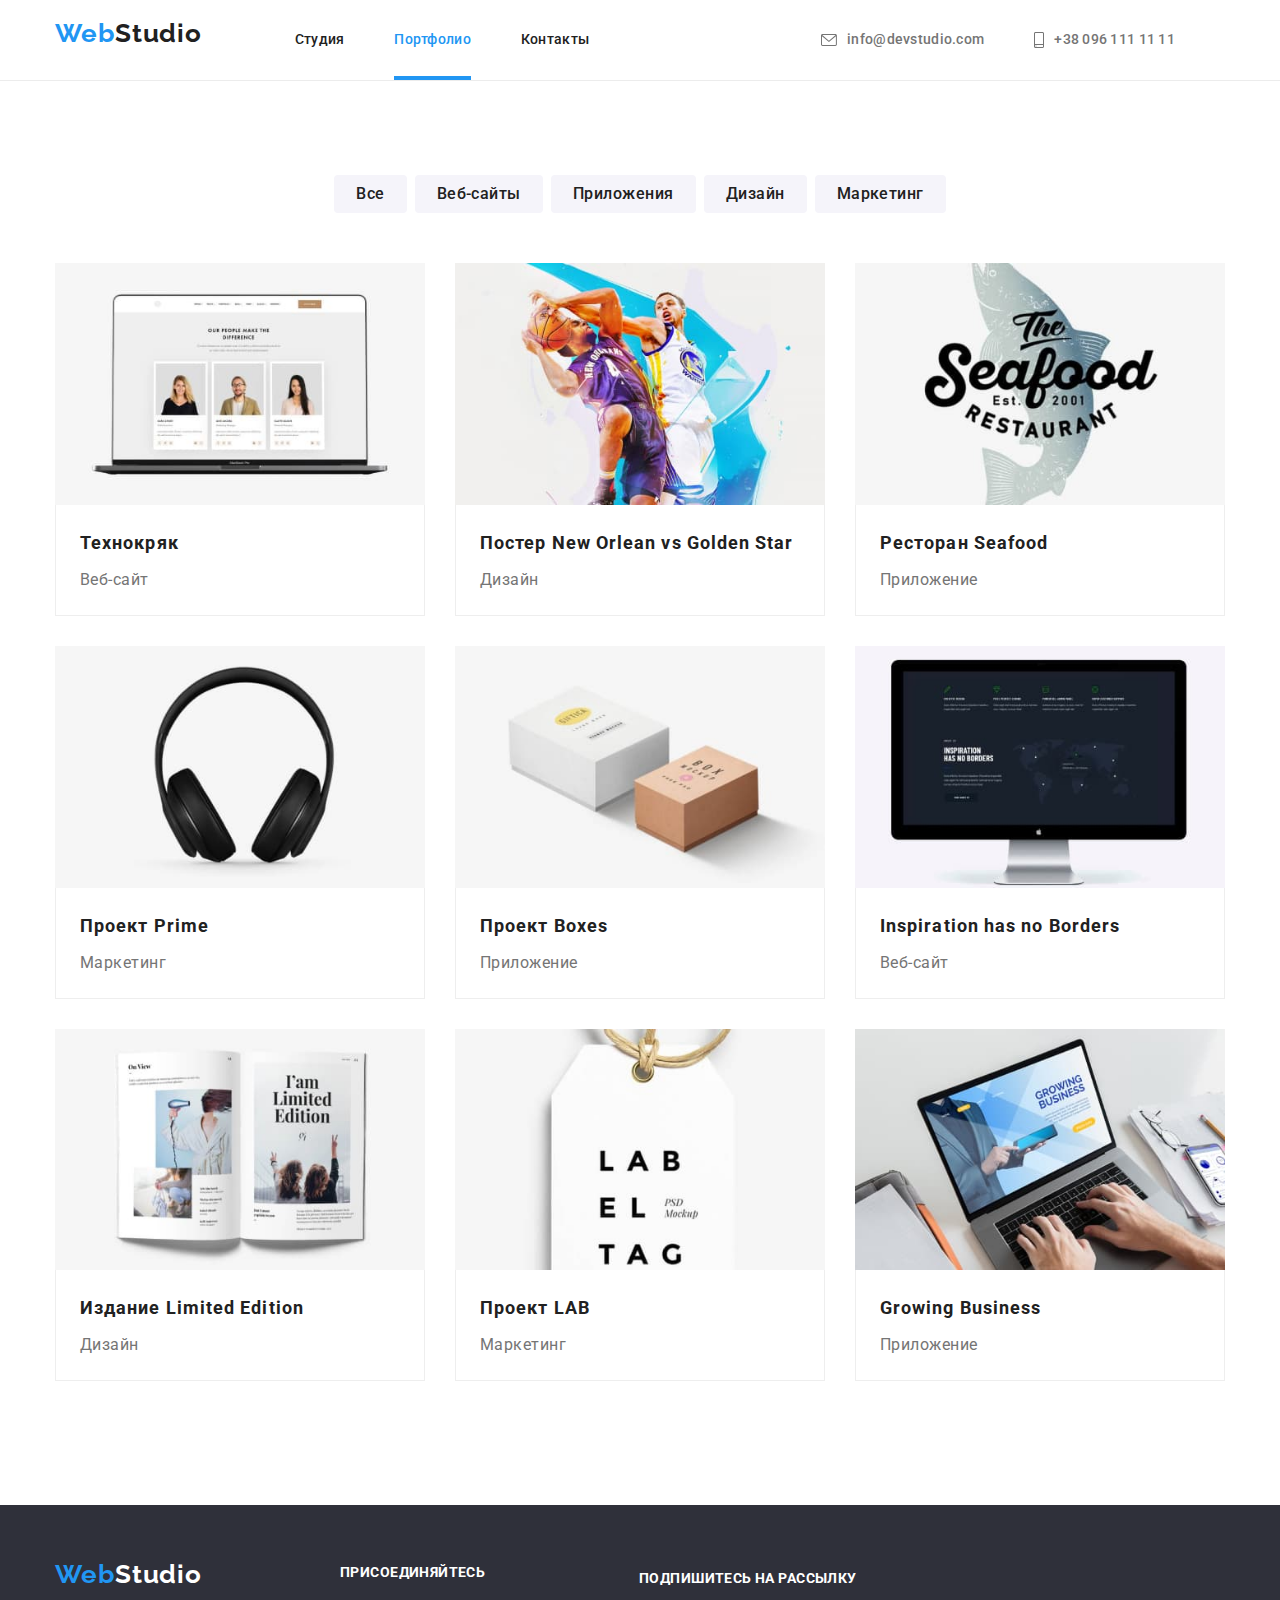
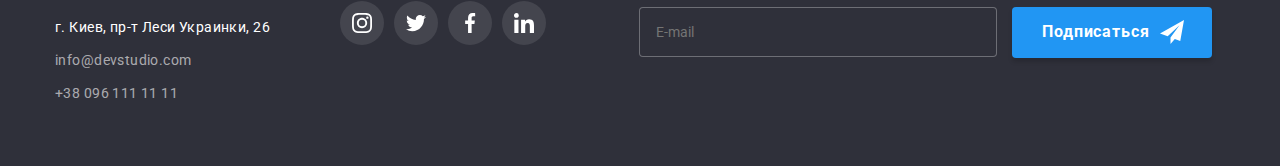
==== commit eb70233d: "1" ====
--- a/portfolio.html
+++ b/portfolio.html
@@ -106,7 +106,7 @@
                             ./images/table/img.people-708.jpg 708w,
                             ./images/desktop/img.people-740.jpg 740w,                            
                             ./images/mobile/img.people-900.jpg 900w"
-                            sizes="370px"
+                            sizes="(min-width: 1200px) 33vw, (min-width: 768px) 50vw, (min-width: 480px) 50vw (min-width: 320px) 100vw"
                              src="./images/desktop/img.people-370.jpg"  alt="Фото людей" width="370" height="294">  
                             <p class="thumb__description">Ресурс предлагает комплексные предложения с разным уровнем функционала и сервисов.
                             Все это позволит посетителю получить исчерпывающие сведения о компании или частном лице.</p>
@@ -130,7 +130,7 @@
                             ./images/table/img.basketball-708.jpg 708w,
                             ./images/desktop/img.basketball-740.jpg 740w,                            
                             ./images/mobile/img.basketball-900.jpg 900w"
-                            sizes="370px"
+                            sizes="(min-width: 1200px) 33vw, (min-width: 768px) 50vw, (min-width: 480px) 50vw (min-width: 320px) 100vw"
                             src="./images/desktop/img.basketball-370.jpg"  alt="Баскетболисты в процессе игры" width="370" height="294">
                             <p class="thumb__description">Ресурс предлагает комплексные предложения с разным уровнем функционала и сервисов.
                             Все это позволит посетителю получить исчерпывающие сведения о компании или частном лице.</p>
@@ -154,7 +154,7 @@
                             ./images/table/img.fish-708.jpg 708w,
                             ./images/desktop/img.fish-740.jpg 740w,                            
                             ./images/mobile/img.fish-900.jpg 900w"
-                            sizes="370px"
+                            sizes="(min-width: 1200px) 33vw, (min-width: 768px) 50vw, (min-width: 480px) 50vw (min-width: 320px) 100vw"
                              src="./images/desktop/img.fish-370.jpg"  alt="Эмблема ресторана" width="370" height="294">
                             <p class="thumb__description">Ресурс предлагает комплексные предложения с разным уровнем функционала и сервисов.
                             Все это позволит посетителю получить исчерпывающие сведения о компании или частном лице.</p>
@@ -179,7 +179,7 @@
                             ./images/table/img.earsphone-708.jpg 708w,
                             ./images/desktop/img.earsphone-740.jpg 740w,                            
                             ./images/mobile/img.earsphone-900.jpg 900w"
-                            sizes="370px"
+                            sizes="(min-width: 1200px) 33vw, (min-width: 768px) 50vw, (min-width: 480px) 50vw (min-width: 320px) 100vw"
                              src="./images/desktop/img.earsphone-370.jpg"  alt="Наушники" width="370" height="294">
                             <p class="thumb__description">Ресурс предлагает комплексные предложения с разным уровнем функционала и сервисов.
                             Все это позволит посетителю получить исчерпывающие сведения о компании или частном лице.</p>  
@@ -203,7 +203,7 @@
                             ./images/table/img.box-708.jpg 708w,
                             ./images/desktop/img.box-740.jpg 740w,                            
                             ./images/mobile/img.box-900.jpg 900w" 
-                            sizes="370px"
+                            sizes="(min-width: 1200px) 33vw, (min-width: 768px) 50vw, (min-width: 480px) 50vw (min-width: 320px) 100vw"
                             src="./images/desktop/img.box-370.jpg"  alt="Две коробки" width="370" height="294">
                             <p class="thumb__description">Ресурс предлагает комплексные предложения с разным уровнем функционала и сервисов.
                             Все это позволит посетителю получить исчерпывающие сведения о компании или частном лице.</p>       
@@ -226,7 +226,7 @@
                             ./images/table/img.comp-708.jpg 708w,
                             ./images/desktop/img.comp-740.jpg 740w,                            
                             ./images/mobile/img.comp-900.jpg 900w" 
-                            sizes="370px"
+                            sizes="(min-width: 1200px) 33vw, (min-width: 768px) 50vw, (min-width: 480px) 50vw (min-width: 320px) 100vw"
                              src="./images/desktop/img.comp-370.jpg"  alt="Компьютер" width="370" height="294"> 
                             <p class="thumb__description">Ресурс предлагает комплексные предложения с разным уровнем функционала и сервисов.
                             Все это позволит посетителю получить исчерпывающие сведения о компании или частном лице.</p>
@@ -249,7 +249,7 @@
                             ./images/table/img.newspaper-708.jpg 708w,
                             ./images/desktop/img.newspaper-740.jpg 740w,                            
                             ./images/mobile/img.newspaper-900.jpg 900w" 
-                            sizes="370px"
+                            sizes="(min-width: 1200px) 33vw, (min-width: 768px) 50vw, (min-width: 480px) 50vw (min-width: 320px) 100vw"
                              src="./images/desktop/img.newspaper-370.jpg"  alt="Открытый журнал" width="370" height="294">
                             <p class="thumb__description">Ресурс предлагает комплексные предложения с разным уровнем функционала и сервисов.
                             Все это позволит посетителю получить исчерпывающие сведения о компании или частном лице.</p>
@@ -272,7 +272,7 @@
                             ./images/table/img.label-708.jpg 708w,
                             ./images/desktop/img.label-740.jpg 740w,                            
                             ./images/mobile/img.label-900.jpg 900w" 
-                            sizes="370px"
+                            sizes="(min-width: 1200px) 33vw, (min-width: 768px) 50vw, (min-width: 480px) 50vw (min-width: 320px) 100vw"
                             src="./images/desktop/img.label-370.jpg"  alt="Бирка" width="370" height="294"> 
                             <p class="thumb__description">Ресурс предлагает комплексные предложения с разным уровнем функционала и сервисов.
                             Все это позволит посетителю получить исчерпывающие сведения о компании или частном лице.</p>
@@ -295,7 +295,7 @@
                             ./images/table/img.notebook-708.jpg 708w,
                             ./images/desktop/img.notebook-740.jpg 740w,                            
                             ./images/mobile/img.notebook-900.jpg 900w"  
-                            sizes="370px"
+                            sizes="(min-width: 1200px) 33vw, (min-width: 768px) 50vw, (min-width: 480px) 50vw (min-width: 320px) 100vw"
                             src="./images/desktop/img.notebook-370.jpg"  alt="Ноутбук" width="370" height="294">
                             <p class="thumb__description">Ресурс предлагает комплексные предложения с разным уровнем функционала и сервисов.
                              Все это позволит посетителю получить исчерпывающие сведения о компании или частном лице.</p>
--- a/css/main.min.css
+++ b/css/main.min.css
@@ -1,2 +1,2 @@
-:root{--main-font: 'Roboto', sans-serif ;--secondary-font: 'Raleway', sans-serif;--main-font-color: rgba(117, 117, 117, 1);--title-font: rgba(33, 33, 33, 1);--background-header: rgba(255, 255, 255, 1);--background-team: rgba(245, 244, 250, 1);--background-footer: rgba(47, 48, 58, 1);--button-link-color: rgba(33, 150, 243, 1);--button-link-hover: rgba(24, 140, 232, 1);--footer-contacts: rgba(255, 255, 255, 0.6);--icons-color: rgba(175, 177, 184, 1);--сubic: cubic-bezier(0.4, 0, 0.2, 1)}.visually-hidden{position:absolute;white-space:nowrap;width:1px;height:1px;overflow:hidden;border:0;padding:0;clip:rect(0 0 0 0);clip-path:inset(50%);margin:-1px}body{font-family:var(--main-font);color:var(--main-font-color);background-color:var(--background-header)}ul{padding-inline-start:0;margin-block-end:0;margin-block-start:0}.container{max-width:1200px;padding-left:15px;padding-right:15px;margin-left:auto;margin-right:auto}@media screen and (min-width: 480px){.container{max-width:480px}}@media screen and (min-width: 768px){.container{max-width:768px}}@media screen and (min-width: 1200px){.container{max-width:1200px}}h1,h2,h3{margin-top:0;margin-block-end:0;margin-block-start:0}img{display:block;max-width:100%;height:auto}.list{list-style:none}.button{border-radius:4px;border:0;cursor:pointer;font-size:16px;transition-property:background;transition-duration:250ms;transition-timing-function:var(--сubic)}.communication{display:flex;justify-content:center;align-items:center;padding-inline-start:0}.header{font-weight:500;font-size:14px;line-height:1.14;border-bottom:1px solid #ececec;background-color:var(--background-header)}.container__header{display:flex;align-items:center}@media screen and (max-width: 767px){.container__header{display:block;max-width:767px}}@media screen and (min-width: 768px){.container__header{max-width:1200px}}@media screen and (min-width: 1200px){.container__header{max-width:1200px}}.logo{font-family:var(--secondary-font);font-weight:700;font-size:26px;line-height:0.72;letter-spacing:0.03em;text-decoration:none}@media screen and (max-width: 479px){.logo{font-size:24px;line-height:1.67}}.web{display:inline-block;min-width:60px;height:31px;color:var(--button-link-color)}.studio{display:inline-block;min-width:85px;height:31px;margin:0}.nav__btn{position:relative;min-width:40px;height:40px;padding:0;margin-top:10px;margin-bottom:10px;margin-left:auto;border:none;background-color:transparent;z-index:1}.nav__btn .nav-icon__close{display:none}.nav__btn.is-active .nav-icon__close{display:block}.nav__btn.is-active .nav-icon__open{display:none}.nav__btn:hover .nav-icon__close,.nav__btn:focus .nav-icon__close{fill:var(--button-link-color)}.nav__btn:hover .nav-icon__open,.nav__btn:focus .nav-icon__open{fill:var(--button-link-color)}@media screen and (min-width: 767px){.nav__btn{display:none}}.nav{display:flex;align-items:center}.logo__nav{padding-top:24px;padding-bottom:25px;margin-right:93px}.studio__nav{color:var(--title-font)}.nav__list{display:flex;padding:0;margin:0}@media screen and (max-width: 767px){.nav__list{display:none}}.nav__item{padding:0;margin-right:50px}.nav-list .nav-list-item:last-child{margin-right:0}.nav__item-menu{font-size:40px;font-weight:500;line-height:1.18;letter-spacing:0.02em;text-align:left}.nav__link{display:block;padding:32px 0;color:var(--title-font);letter-spacing:0.02em;text-decoration:none;transition-property:color;transition-duration:250ms;transition-timing-function:var(--сubic)}@media screen and (max-width: 767px){.nav__link{padding-top:0;padding-left:40px}}.nav__link:hover,.nav__link:focus{color:var(--button-link-color)}.link-current{position:relative;display:block;padding:32px 0 28px 0;color:var(--button-link-color);letter-spacing:0.02em;text-decoration:none}@media screen and (max-width: 767px){.link-current{margin-bottom:35px;margin-top:48px;margin-left:40px;padding:0}}.link-current::after{position:absolute;top:100%;right:0;content:"";width:100%;height:4px;background-color:var(--button-link-color)}@media screen and (max-width: 767px){.link-current::after{display:none}}.contacts{display:flex;padding:0;margin-left:auto;margin-top:0;margin-bottom:0;align-items:center;justify-content:center}@media screen and (max-width: 767px){.contacts{display:none}}@media screen and (min-width: 768px) and (max-width: 1199px){.contacts{display:block}}.contacts__item{margin-right:50px}@media screen and (max-width: 767px){.contacts__item{margin-bottom:32px;margin-right:0}}@media screen and (min-width: 768px) and (max-width: 1199px){.contacts__item{margin-right:0;margin-bottom:10px}}.contacts .contacts-item:last-child{margin-right:0}.contacts__mail{display:flex;align-items:center;height:16px;color:var(--main-font-color);letter-spacing:0.02em;text-decoration:none;transition-property:color;transition-duration:250ms;transition-timing-function:var(--сubic)}@media screen and (max-width: 767px){.contacts__mail{font-size:24px;font-weight:500;line-height:1.17;color:var(--main-font-color)}}@media screen and (min-width: 768px) and (max-width: 1199px){.contacts__mail{font-size:12px;line-height:1.17;text-align:left;margin-bottom:10px}}.contacts__mail:hover,.contacts__mail:focus{color:var(--button-link-color)}.contacts__tel{display:flex;align-items:center;color:var(--main-font-color);letter-spacing:0.02em;text-decoration:none;height:16px;transition-property:color;transition-duration:250ms;transition-timing-function:var(--сubic)}@media screen and (max-width: 767px){.contacts__tel{font-size:34px;line-height:1.17;color:var(--button-link-color)}}@media screen and (min-width: 768px) and (max-width: 1199px){.contacts__tel{display:flex;align-items:center;font-size:12px}}.contacts__tel:hover,.contacts__tel:focus{color:var(--button-link-color)}.contacts-icon{margin-right:10px;fill:currentColor}.hero{padding-top:200px;padding-bottom:200px;text-align:center;max-width:1600px;margin-left:auto;margin-right:auto;background-color:var(--background-footer);background-size:cover;background-repeat:no-repeat;background-position:center}@media screen and (max-width: 767px){.hero{background:linear-gradient(rgba(47,48,58,0.4), rgba(47,48,58,0.4)),url("../images/mobile/img.header-480.jpg")}}@media screen and (max-width: 767px) and (min-device-pixel-ratio: 2), screen and (max-width: 767px) and (min-resolution: 192dpi), screen and (max-width: 767px) and (min-resolution: 2dppx){.hero{background-image:linear-gradient(rgba(47,48,58,0.4), rgba(47,48,58,0.4)),url("../images/mobile/img.header-960.jpg")}}@media screen and (min-width: 768px) and (max-width: 1199px){.hero{background:linear-gradient(rgba(47,48,58,0.4), rgba(47,48,58,0.4)),url("../images/table/img.header-768.jpg")}}@media screen and (min-width: 768px) and (max-width: 1199px) and (min-device-pixel-ratio: 2), screen and (min-width: 768px) and (max-width: 1199px) and (min-resolution: 192dpi), screen and (min-width: 768px) and (max-width: 1199px) and (min-resolution: 2dppx){.hero{background-image:linear-gradient(rgba(47,48,58,0.4), rgba(47,48,58,0.4)),url("../images/table/img.header-1536.jpg")}}@media screen and (min-width: 1200px){.hero{background:linear-gradient(rgba(47,48,58,0.4), rgba(47,48,58,0.4)),url("../images/desktop/img.header-1600.jpg")}}@media screen and (min-width: 1200px) and (min-device-pixel-ratio: 2), screen and (min-width: 1200px) and (min-resolution: 192dpi), screen and (min-width: 1200px) and (min-resolution: 2dppx){.hero{background-image:linear-gradient(rgba(47,48,58,0.4), rgba(47,48,58,0.4)),url("../images/desktop/img.header-3200.jpg")}}.hero__title{max-width:696px;margin-left:auto;margin-right:auto;margin-bottom:30px;font-weight:900;font-size:44px;line-height:1.36;letter-spacing:0.06em;color:var(--background-header)}@media screen and (max-width: 480px){.hero__title{font-size:26px;line-height:1.62;display:block;max-width:360px}}@media screen and (min-width: 480px) and (max-width: 768px){.hero__title{font-size:26px;line-height:1.62;max-width:360px}}.hero__button{display:inline-block;padding:10px 32px;min-width:201px;font-weight:700;line-height:1.88;letter-spacing:0.06em;background-color:var(--button-link-color);color:var(--background-header);box-shadow:0px 4px 4px 0px rgba(0,0,0,0.15)}.hero__button:hover,.hero__button:focus{background-color:var(--button-link-hover)}.peculiarities{padding-top:94px;padding-bottom:94px}@media screen and (max-width: 1199px){.peculiarities{padding-top:60px;padding-bottom:60px}}.peculiarities__title{margin-bottom:10px;font-weight:700;font-size:14px;line-height:1.14;letter-spacing:0.03em;color:var(--title-font)}@media screen and (max-width: 767px){.peculiarities__title{text-align:center}}.peculiarities__list{display:flex;padding:0;margin:0}@media screen and (max-width: 767px){.peculiarities__list{display:block}}@media screen and (min-width: 768px) and (max-width: 1199px){.peculiarities__list{display:flex;flex-wrap:wrap;justify-content:center}}.peculiarities__item{margin-right:30px}@media screen and (max-width: 479px){.peculiarities__item{margin-left:auto;margin-right:auto}}@media screen and (min-width: 480px) and (max-width: 767px){.peculiarities__item{margin-right:auto;margin-left:auto;margin-bottom:30px}}@media screen and (min-width: 768px) and (max-width: 1199px){.peculiarities__item{max-width:354px;margin-right:30px;margin-bottom:30px}.peculiarities__item:nth-child(2n){margin-right:0}.peculiarities__item:nth-last-child(-n+2){margin-bottom:0}}@media screen and (min-width: 768px) and (max-width: 1199px) and (min-width: 1200px){.peculiarities__item .peculiarities__list .peculiarities__item:last-child{margin-right:0;width:270px}}.peculiarities__container{display:flex;align-items:center;justify-content:center;height:120px;background-color:#f5f4fa;margin-bottom:30px;color:var(--title-font)}@media screen and (max-width: 479px){.peculiarities__container{max-width:450px;margin-left:auto;margin-right:auto}}@media screen and (min-width: 480px) and (max-width: 767px){.peculiarities__container{min-width:450px;margin-left:auto;margin-right:auto}}@media screen and (min-width: 768px) and (max-width: 1199px){.peculiarities__container{max-width:354px}}@media screen and (min-width: 1200px){.peculiarities__container{width:270px}}.peculiarities__text{display:inline-block;margin:0;font-size:14px;line-height:1.71;letter-spacing:0.03em;color:var(--main-font-color)}.services{display:none;padding-top:0px;padding-bottom:94px;margin:0 auto;text-align:center}@media screen and (min-width: 1200px){.services{display:block}}.services__title{margin-left:auto;margin-right:auto;margin-bottom:50px;font-weight:700;font-size:36px;line-height:1.17;letter-spacing:0.03em;color:var(--title-font)}.services__list{display:flex;padding:0;margin-block-start:0;margin-block-end:0;padding-inline-start:0}.services__item{position:relative;width:370px;margin-right:30px}.services__describe{position:absolute;bottom:0;left:0;width:100%;padding-top:27px;padding-bottom:27px;font-size:14px;line-height:1.14;font-weight:700;letter-spacing:0.03em;color:var(--background-header);background-color:rgba(47,48,58,0.8)}.services__list .services__item:last-child{margin-right:0}.team{padding-top:94px;padding-bottom:94px;background-color:var(--background-team);text-align:center}@media screen and (max-width: 1199px){.team{padding-top:60px;padding-bottom:60px}}.team__title{margin-left:auto;margin-right:auto;margin-bottom:50px;font-weight:700;font-size:36px;line-height:1.17;letter-spacing:0.03em;color:var(--title-font)}@media screen and (max-width: 1199px){.team__title{font-size:28px;font-weight:700;line-height:1.18;margin-bottom:30px}}.team__list{padding-left:0;margin-top:0;margin-bottom:0;margin-right:0;text-align:center}@media screen and (max-width: 767px){.team__list{display:block;margin-left:auto;margin-right:auto}}@media screen and (min-width: 768px) and (max-width: 1199px){.team__list{display:flex;flex-wrap:wrap;justify-content:center}}@media screen and (min-width: 1200px){.team__list{display:flex}}.team__item{margin-right:30px;box-shadow:0px 2px 1px 0px rgba(0,0,0,0.2),0px 1px 1px 0px rgba(0,0,0,0.14),0px 1px 3px 0px rgba(0,0,0,0.12);border-radius:0 0 4px 4px}@media screen and (max-width: 767px){.team__item{margin-right:auto;margin-left:auto;margin-bottom:30px}.team__item:last-child{margin-bottom:0}}@media screen and (min-width: 767px) and (max-width: 1199px){.team__item{margin-bottom:30px}.team__item:nth-child(2n){margin-right:0}}@media screen and (min-width: 1200px){.team__item{width:270px}}@media screen and (min-width: 480px) and (max-width: 767px){.team__photo{min-width:450px}}@media screen and (min-width: 768px) and (max-width: 1199px){.team__photo{min-width:354px}}.card{padding-top:30px;padding-bottom:30px;background-color:var(--background-header);border-radius:0 0 4px 4px}@media screen and (max-width: 767px){.card{max-width:450px}}.card__title{display:inline-block;margin-top:0;margin-bottom:10px;font-weight:500;font-size:16px;line-height:1.19;letter-spacing:0.03em;color:var(--title-font);text-align:center}.card__text{margin-top:0;margin-bottom:16px;font-size:16px;line-height:1.19;letter-spacing:0.03em;color:var(--main-font-color)}.communication__item{margin-right:10px;border-radius:50%;width:44px;height:44px}.communication__item:last-child{margin-right:0}.communication__link{display:flex;justify-content:center;align-items:center;width:100%;height:100%;border-radius:50%;transition-property:color, background;transition-duration:250ms;transition-timing-function:var(--сubic)}.team-communication__link{color:var(--icons-color);background-color:var(--background-header)}.team-communication__link:hover,.team-communication__link:focus{color:var(--background-header);background-color:var(--button-link-color)}.communication__icon{fill:currentColor}.communication__link--dark{color:var(--background-header);background-color:rgba(255,255,255,0.1)}.communication__link--dark:hover,.communication__link--dark:focus{background-color:var(--button-link-color)}.communication__icon--dark{fill:currentColor}.clients{padding-top:94px;padding-bottom:94px;text-align:center}@media screen and (max-width: 1199px){.clients{padding-top:60px;padding-bottom:60px}}.clients__title{font-size:36px;font-weight:700;line-height:1.17;letter-spacing:0.03em;color:var(--title-font);margin-bottom:50px}@media screen and (max-width: 1199px){.clients__title{font-size:28px;line-height:1.18;text-align:center;margin-bottom:30px}}.clients__list{display:flex;justify-content:center;list-style:none;margin-top:0;margin-bottom:0;margin-left:auto;margin-right:auto}@media screen and (max-width: 479px){.clients__list{flex-wrap:wrap}}@media screen and (max-width: 1199px){.clients__list{flex-wrap:wrap}}.clients__item{margin-right:30px;height:92px;border-color:var(--icons-color);border-radius:4px}@media screen and (max-width: 479px){.clients__item{max-width:210px;margin-bottom:30px}.clients__item:nth-child(2n){margin-right:0}}@media screen and (min-width: 480px) and (max-width: 767px){.clients__item{margin-bottom:30px;min-width:210px}.clients__item:nth-child(2n){margin-right:0}}@media screen and (min-width: 768px) and (max-width: 1199px){.clients__item{margin-bottom:30px;min-width:226px}.clients__item:nth-child(3n){margin-right:0}.clients__item:nth-last-child(-n+3){margin-bottom:0}}@media screen and (min-width: 1200px){.clients__item{width:170px;margin-right:30px}.clients__item:nth-child(6){margin-right:0}}.clients__link{display:flex;justify-content:center;align-items:center;width:100%;height:100%;color:var(--icons-color);border:solid 1px;transition-property:color;transition-duration:250ms;transition-timing-function:var(--сubic)}.clients__link:hover,.clients__link:focus{color:var(--button-link-color)}.clients__icon{fill:currentColor}.footer{margin:0 auto;padding-top:60px;padding-bottom:60px;background-color:var(--background-footer);font-size:14px;line-height:1.71;letter-spacing:0.03em}.footer__container{display:flex}@media screen and (max-width: 767px){.footer__container{flex-direction:column;align-items:center;justify-content:center}}@media screen and (min-width: 768px) and (max-width: 1199px){.footer__container{display:block;text-align:center}}@media screen and (min-width: 1200px){.footer__container{align-items:baseline}}.container__common{display:flex}@media screen and (max-width: 767px){.container__common{flex-direction:column}}@media screen and (min-width: 768px) and (max-width: 1199px){.container__common{justify-content:space-between;margin-bottom:60px;margin-left:80px;margin-right:80px}}.container__address{display:block}@media screen and (max-width: 767px){.container__address{text-align:center}}.logo__address{display:inline-block;padding:0;margin-bottom:20px}.address__studio{color:var(--background-header)}.address{font-style:normal;color:var(--background-header)}.address__direction{display:inline-block;margin-top:0;margin-bottom:8px;margin-block-start:0;margin-block-end:0}@media screen and (min-width: 768px){.address__direction{margin-bottom:9px}}.address__list{padding-left:0;margin-top:0%;margin-bottom:0%;list-style:none}.address__item{margin-top:0;margin-bottom:9px}@media screen and (max-width: 767px){.address__item{margin-bottom:8px}}.address__item:last-child{margin-bottom:0}.address__item:last-child{margin-bottom:0}.address__contact{display:block;padding:0;text-decoration:none;color:var(--footer-contacts);transition-property:color;transition-duration:250ms;transition-timing-function:var(--сubic)}.address__contact:hover,.address__contact:focus{color:var(--button-link-color)}.connect{margin-left:70px}@media screen and (max-width: 767px){.connect{margin-left:0;text-align:center}}.connect__title{display:block;color:var(--background-header);font-size:14px;line-height:1.14;font-weight:700;margin-top:0;margin-bottom:20px}@media screen and (max-width: 767px){.connect__title{margin-top:60px;margin-bottom:20px}}.subscribe{margin-left:0}@media screen and (max-width: 767px){.subscribe{text-align:center}}@media screen and (min-width: 1200px){.subscribe{margin-left:93px}}.subscribe__call{display:block;color:var(--background-header);line-height:1.14;font-weight:700;margin-top:0;margin-bottom:20px}@media screen and (max-width: 767px){.subscribe__call{margin-top:60px;margin-bottom:20px}}.subscribe__field{height:50px;border:1px solid rgba(255,255,255,0.3);border-radius:4px;background-color:var(--background-footer);padding:15px 16px;color:var(--footer-contacts);outline:transparent;transition-duration:250ms;transition-timing-function:var(--сubic)}@media screen and (max-width: 479px){.subscribe__field{max-width:358px;display:block;margin-bottom:20px;margin-left:auto;margin-right:auto}}@media screen and (min-width: 480px) and (max-width: 767px){.subscribe__field{min-width:358px;display:block;margin-bottom:20px;margin-left:auto;margin-right:auto}}@media screen and (min-width: 768px) and (max-width: 1199px){.subscribe__field{min-width:450px;display:block;margin-bottom:20px;margin-left:auto;margin-right:auto}}@media screen and (min-width: 1200px){.subscribe__field{width:358px}}.subscribe__field:hover,.subscribe__field:focus{border-color:var(--button-link-color)}.submit{min-width:200px;padding:10px 62px 10px 29px;margin-left:0;font-weight:700;line-height:1.88;letter-spacing:0.06em;background-color:var(--button-link-color);color:var(--background-header);box-shadow:0px 4px 4px 0px rgba(0,0,0,0.15)}@media screen and (min-width: 1200px){.submit{margin-left:12px}}.submit:hover,.submit:focus{background-color:var(--button-link-hover)}.submit__icon{position:absolute;top:0;right:0;margin-top:13px;margin-right:28px;fill:var(--background-header)}.backdrop{position:fixed;top:0;left:0;width:100%;height:100%;background-color:rgba(0,0,0,0.2);opacity:1;pointer-events:initial;visibility:visible;transition:opacity 250ms var(--сubic);z-index:10}.backdrop.is-hidden{opacity:0;pointer-events:none}.modal{position:absolute;top:50%;left:50%;transform:translate(-50%, -50%) scale(1);transition:transform 250ms var(--сubic);padding:40px 40px 40px 41px;border:1px;border-color:rgba(0,0,0,0.1);border-radius:4px;background-color:var(--background-header);box-shadow:0px 2px 1px 0px rgba(0,0,0,0.2);box-shadow:0px 1px 1px 0px rgba(0,0,0,0.14);box-shadow:0px 1px 3px 0px rgba(0,0,0,0.12)}@media screen and (max-width: 767px){.modal{max-width:450px;height:auto}}@media screen and (min-width: 768px) and (max-width: 1199px){.modal{max-width:450px;height:609px}}@media screen and (min-width: 1200px){.modal{width:528px;height:581px}}.backdrop.is-hidden .modal{transform:translate(-50%, -50%) scale(0.4);transition:transform 250ms var(--сubic)}.close{display:flex;justify-content:center;align-items:center;position:absolute;top:8px;right:8px;padding:0;width:30px;height:30px;border-radius:50%;border:1px solid;border-color:rgba(0,0,0,0.1);cursor:pointer;background-color:var(--background-header);transition-duration:250ms;transition-timing-function:var(--сubic)}.close:hover .close__icon,.close:focus .close__icon{fill:var(--button-link-color)}.close__icon{position:absolute;transition-duration:250ms;transition-timing-function:var(--сubic)}@media screen and (max-width: 479px){.application{max-width:370px}}@media screen and (min-width: 480px) and (max-width: 1199px){.application{min-width:370px}}@media screen and (min-width: 1200px){.application{min-width:448px}}.application__title{display:inline-block;color:var(--title-font);font-size:20px;font-weight:700;line-height:1.15;letter-spacing:0.03em;text-align:center;margin-bottom:12px}.application__field{display:flex;flex-direction:column;font-size:12px;line-height:1.17;letter-spacing:0.01em}.application__label{margin-bottom:4px}.application__input{margin:0;padding:12px 15px 12px 42px;border:1px solid;border-color:rgba(33,33,33,0.2);border-radius:4px;outline:transparent}@media screen and (max-width: 479px){.application__input{max-width:370px}}@media screen and (min-width: 480px) and (max-width: 1199px){.application__input{min-width:370px}}@media screen and (min-width: 1200px){.application__input{min-width:448px}}.application__input:hover,.application__input:focus-within{border-color:var(--button-link-color)}.application__input:hover+.application__icon,.application__input:focus-within+.application__icon{fill:var(--button-link-color)}.icon-box{position:relative;margin-bottom:10px}@media screen and (max-width: 479px){.icon-box{max-width:370px}}@media screen and (min-width: 480px) and (max-width: 1199px){.icon-box{min-width:370px}}@media screen and (min-width: 1200px){.icon-box{min-width:448px}}.application__icon{position:absolute;left:0;top:0;margin-left:12px;margin-top:11px;margin-bottom:11px;fill:var(--title-font);transition-duration:250ms;transition-timing-function:var(--сubic)}input[type="checkbox"]{margin-right:8px}.comment{padding:12px 16px;margin:0;margin-bottom:20px;border:1px solid;border-radius:4px;resize:none;font-size:12px;line-height:1.17;letter-spacing:0.01em;border-color:rgba(33,33,33,0.2);transition-duration:250ms;transition-timing-function:var(--сubic);outline:none}.comment:hover,.comment:focus-within{border-color:var(--button-link-color)}.comment::placeholder{font-size:12px;line-height:1.17;letter-spacing:0.01em}.agree{display:flex;justify-content:center;align-items:center;line-height:1.71;letter-spacing:0.03em;font-size:14px}@media screen and (max-width: 479px){.agree{display:block}}@media screen and (max-width: 1199px){.agree{line-height:1.67;letter-spacing:0.03em;font-size:12px}}.checkbox{position:absolute;white-space:nowrap;width:1px;height:1px;overflow:hidden;border:0;padding:0;clip:rect(0 0 0 0);clip-path:inset(50%);margin:-1px}.checkbox:checked+.span-box{background-color:var(--button-link-color);background-size:contain;background-origin:border-box;border-color:var(--button-link-color)}.span-box{display:inline-block;position:relative;border:solid 2px var(--title-font);border-radius:2px;height:17px;width:17px;margin-top:4px;margin-bottom:4px;margin-right:8px}@media screen and (max-width: 479px){.span-box{margin-bottom:0}}.checkbox__icon{position:absolute;left:-1px;top:-1px}.application__link{display:inline-block;margin-left:5px;color:var(--button-link-color);line-height:1.71;letter-spacing:0.03em;font-size:14px}@media screen and (max-width: 1199px){.application__link{line-height:1.67;letter-spacing:0.03em;font-size:12px}}.application__link:hover,.application__link:focus{color:var(--button-link-hover);transition-duration:250ms;transition-timing-function:var(--сubic)}.send{display:block;min-width:200px;padding:10px 55px 10px 56px;margin-top:30px;margin-left:auto;margin-right:auto;font-weight:700;line-height:1.88;letter-spacing:0.06em;background-color:var(--button-link-color);color:var(--background-header);box-shadow:0px 4px 4px 0px rgba(0,0,0,0.15)}.send:hover,.send:focus{background-color:var(--button-link-hover)}.filters__list{display:flex;justify-content:center;margin-block-start:0;margin-block-end:0;margin-bottom:50px;list-style:none;padding:0;padding-inline-start:0}@media screen and (max-width: 767px){.filters__list{flex-wrap:wrap;justify-content:flex-start;margin-bottom:40px}}.filters__item{margin-right:8px}@media screen and (max-width: 767px){.filters__item{margin-bottom:15px}.filters__item:nth-last-child(-n+2){margin-bottom:0}}.filters__list .filters__item:last-child{margin-right:0}.filters__button{padding:6px 22px;background-color:var(--background-team);color:var(--title-font);font-weight:500;line-height:1.63;letter-spacing:0.03em;box-shadow:none}.filters__button:hover,.filters__button:focus{background-color:var(--button-link-color);color:var(--background-header);box-shadow:0px 2px 2px 0px rgba(0,0,0,0.12),0px 1px 2px 0px rgba(0,0,0,0.08),0px 3px 1px 0px rgba(0,0,0,0.1)}.portfolio{background-color:var(--background-color);padding-top:94px;padding-bottom:94px}@media screen and (max-width: 1199px){.portfolio{padding-top:60px;padding-bottom:60px}}.portfolio__list{display:flex;flex-wrap:wrap;justify-content:space-between;padding-left:0;margin:0}.portfolio__item{margin-bottom:30px}@media screen and (max-width: 479px){.portfolio__item{max-width:450px;margin-left:auto;margin-right:auto}}@media screen and (min-width: 480px) and (max-width: 767px){.portfolio__item{min-width:450px;margin-left:auto;margin-right:auto}.portfolio__item:last-child{margin-bottom:0}}@media screen and (min-width: 768px) and (max-width: 1199px){.portfolio__item{max-width:354px;margin-right:30px}.portfolio__item:nth-last-child(-n+2){margin-bottom:0}.portfolio__item:nth-child(2n){margin-right:0}}@media screen and (min-width: 1200px){.portfolio__item{min-width:370px}.portfolio__item .portfolio__item:nth-child(3n){margin-right:0}.portfolio__item .portfolio__item:nth-last-child(-n+3){margin-bottom:0}}.portfolio__item:hover .thumb__description{transform:translateY(0)}.portfolio__link{display:flex;flex-direction:column;height:100%;text-decoration:none;box-shadow:none;transition-property:box-shadow;transition-duration:250ms;transition-timing-function:var(--сubic)}.portfolio__link:hover{box-shadow:1px 4px 6px 0px rgba(0,0,0,0.16),0px 4px 4px 0px rgba(0,0,0,0.06),0px 1px 1px 0px rgba(0,0,0,0.12)}.portfolio__link:focus{color:var(--button-link-color)}.thumb{position:relative;overflow:hidden}@media screen and (max-width: 767px){.thumb__photo{max-width:450px}}@media screen and (min-width: 768px) and (max-width: 1199px){.thumb__photo{max-width:354px}}@media screen and (min-width: 1200px){.thumb__photo{max-width:370px}}.thumb__title{margin-bottom:4px;font-weight:700;font-size:18px;line-height:2;letter-spacing:0.06em;color:var(--title-font)}.thumb__text{margin-top:0;margin-bottom:0;font-size:16px;line-height:1.88;letter-spacing:0.03em;color:var(--main-font-color)}.thumb__description{position:absolute;left:0;top:0;padding:63px 24px;margin:0;margin-block-start:0;margin-block-end:0;font-size:18px;line-height:1.56;letter-spacing:0.03em;text-align:left;color:var(--background-header);background-color:rgba(33,150,243,0.9);transform:translateY(100%);transition-duration:250ms;transition-timing-function:var(--сubic)}.thumb__basis{flex-grow:1;padding-top:20px;padding-bottom:20px;padding-left:24px;padding-right:24px;border-bottom:1px solid #eee;border-left:1px solid #eee;border-right:1px solid #eee}@media screen and (max-width: 767px){.thumb__basis{max-width:450px}}@media screen and (min-width: 768px) and (max-width: 1199px){.thumb__basis{max-width:354px}}@media screen and (min-width: 1200px){.thumb__basis{max-width:370px}}.container__menu{position:fixed}@media screen and (max-width: 480px){.container__menu{position:absolute;right:0;top:0;width:100%;background-color:var(--background-header)}.container__menu.is-open{display:block}}@media screen and (max-width: 767px){.container__menu{display:none;position:absolute;right:0;top:0;width:100%;background-color:var(--background-header)}.container__menu.is-open{display:block}}@media screen and (min-width: 768px){.container__menu{display:none}}.menu__contacts{padding-top:302px}.menu__item{padding-bottom:32px;padding-left:40px}.mobile{display:flex;align-items:center;margin-top:64px;margin-bottom:40px;padding-left:40px}@media screen and (min-width: 768px){.mobile{display:none}}.mobile__item{padding-right:10px;padding-left:10px;border-right:1px solid rgba(33,33,33,0.2)}.mobile__item:last-child{border:none;padding-right:0}.mobile__item:nth-child(1){padding-left:0}.mobile__link{color:var(--button-link-color);font-size:18px;font-weight:500;line-height:1.22;letter-spacing:0.02em;text-decoration:none}
+:root{--main-font: 'Roboto', sans-serif ;--secondary-font: 'Raleway', sans-serif;--main-font-color: rgba(117, 117, 117, 1);--title-font: rgba(33, 33, 33, 1);--background-header: rgba(255, 255, 255, 1);--background-team: rgba(245, 244, 250, 1);--background-footer: rgba(47, 48, 58, 1);--button-link-color: rgba(33, 150, 243, 1);--button-link-hover: rgba(24, 140, 232, 1);--footer-contacts: rgba(255, 255, 255, 0.6);--icons-color: rgba(175, 177, 184, 1);--сubic: cubic-bezier(0.4, 0, 0.2, 1)}.visually-hidden{position:absolute;white-space:nowrap;width:1px;height:1px;overflow:hidden;border:0;padding:0;clip:rect(0 0 0 0);clip-path:inset(50%);margin:-1px}body{font-family:var(--main-font);color:var(--main-font-color);background-color:var(--background-header)}ul{padding-inline-start:0;margin-block-end:0;margin-block-start:0}.container{max-width:1200px;padding-left:15px;padding-right:15px;margin-left:auto;margin-right:auto}@media screen and (min-width: 480px){.container{max-width:480px}}@media screen and (min-width: 768px){.container{max-width:768px}}@media screen and (min-width: 1200px){.container{max-width:1200px}}h1,h2,h3{margin-top:0;margin-block-end:0;margin-block-start:0}img{display:block;max-width:100%;height:auto}.list{list-style:none}.button{border-radius:4px;border:0;cursor:pointer;font-size:16px;transition-property:background;transition-duration:250ms;transition-timing-function:var(--сubic)}.communication{display:flex;justify-content:center;align-items:center;padding-inline-start:0}.header{font-weight:500;font-size:14px;line-height:1.14;border-bottom:1px solid #ececec;background-color:var(--background-header)}.container__header{display:flex;align-items:center}@media screen and (max-width: 767px){.container__header{display:block;max-width:767px}}@media screen and (min-width: 768px){.container__header{max-width:1200px}}@media screen and (min-width: 1200px){.container__header{max-width:1200px}}.logo{font-family:var(--secondary-font);font-weight:700;font-size:26px;line-height:0.72;letter-spacing:0.03em;text-decoration:none}@media screen and (max-width: 479px){.logo{font-size:24px;line-height:1.67}}.web{display:inline-block;min-width:60px;height:31px;color:var(--button-link-color)}.studio{display:inline-block;min-width:85px;height:31px;margin:0}.nav__btn{position:relative;min-width:40px;height:40px;padding:0;margin-top:10px;margin-bottom:10px;margin-left:auto;border:none;background-color:transparent;z-index:1}.nav__btn.is-active .nav__icon{position:fixed;top:0;right:0;margin-top:10px;margin-right:10px}.nav__btn .nav-icon__close{display:none}.nav__btn.is-active .nav-icon__close{display:block}.nav__btn.is-active .nav-icon__open{display:none}.nav__btn:hover .nav-icon__close,.nav__btn:focus .nav-icon__close{fill:var(--button-link-color)}.nav__btn:hover .nav-icon__open,.nav__btn:focus .nav-icon__open{fill:var(--button-link-color)}@media screen and (min-width: 767px){.nav__btn{display:none}}.nav{display:flex;align-items:center}.logo__nav{padding-top:24px;padding-bottom:25px;margin-right:93px}.studio__nav{color:var(--title-font)}.nav__list{display:flex;padding:0;margin:0}@media screen and (max-width: 767px){.nav__list{display:none}}.nav__item{padding:0;margin-right:50px}.nav-list .nav-list-item:last-child{margin-right:0}.nav__item-menu{font-size:40px;font-weight:500;line-height:1.18;letter-spacing:0.02em;text-align:left;padding:32px 0}@media screen and (max-width: 767px){.nav__item-menu{padding-top:0}}.nav__link{display:block;padding-top:32px;padding-bottom:32px;color:var(--title-font);letter-spacing:0.02em;text-decoration:none;transition-property:color;transition-duration:250ms;transition-timing-function:var(--сubic)}@media screen and (max-width: 767px){.nav__link{padding-top:0;padding-bottom:0}}.nav__link:hover,.nav__link:focus{color:var(--button-link-color)}.link-current{position:relative;display:block;padding:32px 0 28px 0;color:var(--button-link-color);letter-spacing:0.02em;text-decoration:none}@media screen and (max-width: 767px){.link-current{padding:0}}.link-current::after{position:absolute;top:100%;right:0;content:"";width:100%;height:4px;background-color:var(--button-link-color)}@media screen and (max-width: 767px){.link-current::after{display:none}}.contacts{display:flex;padding:0;margin-left:auto;margin-top:0;margin-bottom:0;align-items:center;justify-content:center}@media screen and (max-width: 767px){.contacts{display:none}}@media screen and (min-width: 768px) and (max-width: 1199px){.contacts{display:block}}.contacts__item{margin-right:50px}@media screen and (max-width: 767px){.contacts__item{margin-bottom:32px;margin-right:0}}@media screen and (min-width: 768px) and (max-width: 1199px){.contacts__item{margin-right:0;margin-bottom:10px}}.contacts .contacts-item:last-child{margin-right:0}.contacts__mail{display:flex;align-items:center;height:16px;color:var(--main-font-color);letter-spacing:0.02em;text-decoration:none;transition-property:color;transition-duration:250ms;transition-timing-function:var(--сubic)}@media screen and (max-width: 767px){.contacts__mail{font-size:24px;font-weight:500;line-height:1.17;color:var(--main-font-color)}}@media screen and (min-width: 768px) and (max-width: 1199px){.contacts__mail{font-size:12px;line-height:1.17;text-align:left;margin-bottom:10px}}.contacts__mail:hover,.contacts__mail:focus{color:var(--button-link-color)}.contacts__tel{display:flex;align-items:center;color:var(--main-font-color);letter-spacing:0.02em;text-decoration:none;height:16px;transition-property:color;transition-duration:250ms;transition-timing-function:var(--сubic)}@media screen and (max-width: 479px){.contacts__tel{font-size:24px;line-height:1.17;color:var(--button-link-color)}}@media screen and (min-width: 480px) and (max-width: 767px){.contacts__tel{font-size:34px;line-height:1.17;color:var(--button-link-color)}}@media screen and (min-width: 768px) and (max-width: 1199px){.contacts__tel{display:flex;align-items:center;font-size:12px}}.contacts__tel:hover,.contacts__tel:focus{color:var(--button-link-color)}.contacts-icon{margin-right:10px;fill:currentColor}.hero{padding-top:200px;padding-bottom:200px;text-align:center;max-width:1600px;margin-left:auto;margin-right:auto;background-color:var(--background-footer);background-size:cover;background-repeat:no-repeat;background-position:center}@media screen and (max-width: 767px){.hero{background:linear-gradient(rgba(47,48,58,0.4), rgba(47,48,58,0.4)),url("../images/mobile/img.header-480.jpg")}}@media screen and (max-width: 767px) and (min-device-pixel-ratio: 2), screen and (max-width: 767px) and (min-resolution: 192dpi), screen and (max-width: 767px) and (min-resolution: 2dppx){.hero{background-image:linear-gradient(rgba(47,48,58,0.4), rgba(47,48,58,0.4)),url("../images/mobile/img.header-960.jpg")}}@media screen and (min-width: 768px) and (max-width: 1199px){.hero{background:linear-gradient(rgba(47,48,58,0.4), rgba(47,48,58,0.4)),url("../images/table/img.header-768.jpg")}}@media screen and (min-width: 768px) and (max-width: 1199px) and (min-device-pixel-ratio: 2), screen and (min-width: 768px) and (max-width: 1199px) and (min-resolution: 192dpi), screen and (min-width: 768px) and (max-width: 1199px) and (min-resolution: 2dppx){.hero{background-image:linear-gradient(rgba(47,48,58,0.4), rgba(47,48,58,0.4)),url("../images/table/img.header-1536.jpg")}}@media screen and (min-width: 1200px){.hero{background:linear-gradient(rgba(47,48,58,0.4), rgba(47,48,58,0.4)),url("../images/desktop/img.header-1600.jpg")}}@media screen and (min-width: 1200px) and (min-device-pixel-ratio: 2), screen and (min-width: 1200px) and (min-resolution: 192dpi), screen and (min-width: 1200px) and (min-resolution: 2dppx){.hero{background-image:linear-gradient(rgba(47,48,58,0.4), rgba(47,48,58,0.4)),url("../images/desktop/img.header-3200.jpg")}}.hero__title{max-width:696px;margin-left:auto;margin-right:auto;margin-bottom:30px;font-weight:900;font-size:44px;line-height:1.36;letter-spacing:0.06em;color:var(--background-header)}@media screen and (max-width: 480px){.hero__title{font-size:26px;line-height:1.62;display:block;max-width:360px}}@media screen and (min-width: 480px) and (max-width: 768px){.hero__title{font-size:26px;line-height:1.62;max-width:360px}}.hero__button{display:inline-block;padding:10px 32px;min-width:201px;font-weight:700;line-height:1.88;letter-spacing:0.06em;background-color:var(--button-link-color);color:var(--background-header);box-shadow:0px 4px 4px 0px rgba(0,0,0,0.15)}.hero__button:hover,.hero__button:focus{background-color:var(--button-link-hover)}.peculiarities{padding-top:94px;padding-bottom:94px}@media screen and (max-width: 1199px){.peculiarities{padding-top:60px;padding-bottom:60px}}.peculiarities__title{margin-bottom:10px;font-weight:700;font-size:14px;line-height:1.14;letter-spacing:0.03em;color:var(--title-font)}@media screen and (max-width: 767px){.peculiarities__title{text-align:center}}.peculiarities__list{display:flex;padding:0;margin:0}@media screen and (max-width: 767px){.peculiarities__list{display:block}}@media screen and (min-width: 768px) and (max-width: 1199px){.peculiarities__list{display:flex;flex-wrap:wrap;justify-content:center}}.peculiarities__item{margin-right:30px}@media screen and (max-width: 479px){.peculiarities__item{margin-left:auto;margin-right:auto}}@media screen and (min-width: 480px) and (max-width: 767px){.peculiarities__item{margin-right:auto;margin-left:auto;margin-bottom:30px}}@media screen and (min-width: 768px) and (max-width: 1199px){.peculiarities__item{max-width:354px;margin-right:30px;margin-bottom:30px}.peculiarities__item:nth-child(2n){margin-right:0}.peculiarities__item:nth-last-child(-n+2){margin-bottom:0}}@media screen and (min-width: 768px) and (max-width: 1199px) and (min-width: 1200px){.peculiarities__item .peculiarities__list .peculiarities__item:last-child{margin-right:0;width:270px}}.peculiarities__container{display:flex;align-items:center;justify-content:center;height:120px;background-color:#f5f4fa;margin-bottom:30px;color:var(--title-font)}@media screen and (max-width: 479px){.peculiarities__container{max-width:450px;margin-left:auto;margin-right:auto}}@media screen and (min-width: 480px) and (max-width: 767px){.peculiarities__container{min-width:450px;margin-left:auto;margin-right:auto}}@media screen and (min-width: 768px) and (max-width: 1199px){.peculiarities__container{max-width:354px}}@media screen and (min-width: 1200px){.peculiarities__container{width:270px}}.peculiarities__text{display:inline-block;margin:0;font-size:14px;line-height:1.71;letter-spacing:0.03em;color:var(--main-font-color)}.services{display:none;padding-top:0px;padding-bottom:94px;margin:0 auto;text-align:center}@media screen and (min-width: 1200px){.services{display:block}}.services__title{margin-left:auto;margin-right:auto;margin-bottom:50px;font-weight:700;font-size:36px;line-height:1.17;letter-spacing:0.03em;color:var(--title-font)}.services__list{display:flex;padding:0;margin-block-start:0;margin-block-end:0;padding-inline-start:0}.services__item{position:relative;width:370px;margin-right:30px}.services__describe{position:absolute;bottom:0;left:0;width:100%;padding-top:27px;padding-bottom:27px;font-size:14px;line-height:1.14;font-weight:700;letter-spacing:0.03em;color:var(--background-header);background-color:rgba(47,48,58,0.8)}.services__list .services__item:last-child{margin-right:0}.team{padding-top:94px;padding-bottom:94px;background-color:var(--background-team);text-align:center}@media screen and (max-width: 1199px){.team{padding-top:60px;padding-bottom:60px}}.team__title{margin-left:auto;margin-right:auto;margin-bottom:50px;font-weight:700;font-size:36px;line-height:1.17;letter-spacing:0.03em;color:var(--title-font)}@media screen and (max-width: 1199px){.team__title{font-size:28px;font-weight:700;line-height:1.18;margin-bottom:30px}}.team__list{padding-left:0;margin-top:0;margin-bottom:0;margin-right:0;text-align:center}@media screen and (max-width: 767px){.team__list{display:block;margin-left:auto;margin-right:auto}}@media screen and (min-width: 768px) and (max-width: 1199px){.team__list{display:flex;flex-basis:calc((100% - 4 * 15px) / 2);flex-wrap:wrap;justify-content:center}}@media screen and (min-width: 1200px){.team__list{display:flex}}.team__item{margin-right:30px;box-shadow:0px 2px 1px 0px rgba(0,0,0,0.2),0px 1px 1px 0px rgba(0,0,0,0.14),0px 1px 3px 0px rgba(0,0,0,0.12);border-radius:0 0 4px 4px}@media screen and (max-width: 767px){.team__item{max-width:450px;margin-right:auto;margin-left:auto;margin-bottom:30px}.team__item:last-child{margin-bottom:0}}@media screen and (min-width: 768px) and (max-width: 1199px){.team__item{flex-basis:calc((100% - 4 * 15px) / 2);min-width:354px;margin-bottom:30px}.team__item:nth-child(2n){margin-right:0}}@media screen and (min-width: 1200px){.team__item{min-width:270px}}@media screen and (max-width: 479px){.team__photo{margin-right:auto;margin-left:auto}}.card{padding-top:30px;padding-bottom:30px;background-color:var(--background-header);border-radius:0 0 4px 4px}@media screen and (max-width: 767px){.card{max-width:450px}}.card__title{display:inline-block;margin-top:0;margin-bottom:10px;font-weight:500;font-size:16px;line-height:1.19;letter-spacing:0.03em;color:var(--title-font);text-align:center}.card__text{margin-top:0;margin-bottom:16px;font-size:16px;line-height:1.19;letter-spacing:0.03em;color:var(--main-font-color)}.communication__item{margin-right:10px;border-radius:50%;width:44px;height:44px}.communication__item:last-child{margin-right:0}.communication__link{display:flex;justify-content:center;align-items:center;width:100%;height:100%;border-radius:50%;transition-property:color, background;transition-duration:250ms;transition-timing-function:var(--сubic)}.team-communication__link{color:var(--icons-color);background-color:var(--background-header)}.team-communication__link:hover,.team-communication__link:focus{color:var(--background-header);background-color:var(--button-link-color)}.communication__icon{fill:currentColor}.communication__link--dark{color:var(--background-header);background-color:rgba(255,255,255,0.1)}.communication__link--dark:hover,.communication__link--dark:focus{background-color:var(--button-link-color)}.communication__icon--dark{fill:currentColor}.clients{padding-top:94px;padding-bottom:94px;text-align:center}@media screen and (max-width: 1199px){.clients{padding-top:60px;padding-bottom:60px}}.clients__title{font-size:36px;font-weight:700;line-height:1.17;letter-spacing:0.03em;color:var(--title-font);margin-bottom:50px}@media screen and (max-width: 1199px){.clients__title{font-size:28px;line-height:1.18;text-align:center;margin-bottom:30px}}.clients__list{display:flex;justify-content:center;list-style:none;margin-top:0;margin-bottom:0;margin-left:auto;margin-right:auto}@media screen and (max-width: 1199px){.clients__list{flex-wrap:wrap}}.clients__item{margin-right:30px;height:92px;border-color:var(--icons-color);border-radius:4px}@media screen and (max-width: 479px){.clients__item{flex-basis:calc((100% - 4 * 15px) / 2);max-width:210px;margin-bottom:30px}.clients__item:nth-child(2n){margin-right:0}}@media screen and (min-width: 480px) and (max-width: 767px){.clients__item{flex-basis:calc((100% - 4 * 15px) / 2);margin-bottom:30px;min-width:210px}.clients__item:nth-child(2n){margin-right:0}}@media screen and (min-width: 768px) and (max-width: 1199px){.clients__item{flex-basis:calc((100% - 6 * 15px) / 3);margin-bottom:30px;min-width:226px}.clients__item:nth-child(3n){margin-right:0}.clients__item:nth-last-child(-n+3){margin-bottom:0}}@media screen and (min-width: 1200px){.clients__item{width:170px;margin-right:30px}.clients__item:nth-child(6){margin-right:0}}.clients__link{display:flex;justify-content:center;align-items:center;width:100%;height:100%;color:var(--icons-color);border:solid 1px;transition-property:color;transition-duration:250ms;transition-timing-function:var(--сubic)}.clients__link:hover,.clients__link:focus{color:var(--button-link-color)}.clients__icon{fill:currentColor}.footer{margin:0 auto;padding-top:60px;padding-bottom:60px;background-color:var(--background-footer);font-size:14px;line-height:1.71;letter-spacing:0.03em}.footer__container{display:flex}@media screen and (max-width: 767px){.footer__container{flex-direction:column;align-items:center;justify-content:center}}@media screen and (min-width: 768px) and (max-width: 1199px){.footer__container{display:block;text-align:center}}@media screen and (min-width: 1200px){.footer__container{align-items:baseline}}.container__common{display:flex}@media screen and (max-width: 767px){.container__common{flex-direction:column}}@media screen and (min-width: 768px) and (max-width: 1199px){.container__common{justify-content:space-between;margin-bottom:60px;margin-left:80px;margin-right:80px}}.container__address{display:block}@media screen and (max-width: 767px){.container__address{text-align:center}}.logo__address{display:inline-block;padding:0;margin-bottom:20px}.address__studio{color:var(--background-header)}.address{font-style:normal;color:var(--background-header)}.address__direction{display:inline-block;margin-top:0;margin-bottom:8px;margin-block-start:0;margin-block-end:0}@media screen and (min-width: 768px){.address__direction{margin-bottom:9px}}.address__list{padding-left:0;margin-top:0%;margin-bottom:0%;list-style:none}.address__item{margin-top:0;margin-bottom:9px}@media screen and (max-width: 767px){.address__item{margin-bottom:8px}}.address__item:last-child{margin-bottom:0}.address__item:last-child{margin-bottom:0}.address__contact{display:block;padding:0;text-decoration:none;color:var(--footer-contacts);transition-property:color;transition-duration:250ms;transition-timing-function:var(--сubic)}.address__contact:hover,.address__contact:focus{color:var(--button-link-color)}.connect{margin-left:70px}@media screen and (max-width: 767px){.connect{margin-left:0;text-align:center}}.connect__title{display:block;color:var(--background-header);font-size:14px;line-height:1.14;font-weight:700;margin-top:0;margin-bottom:20px}@media screen and (max-width: 767px){.connect__title{margin-top:60px;margin-bottom:20px}}.subscribe{margin-left:0}@media screen and (max-width: 767px){.subscribe{text-align:center}}@media screen and (min-width: 1200px){.subscribe{margin-left:93px}}.subscribe__call{display:block;color:var(--background-header);line-height:1.14;font-weight:700;margin-top:0;margin-bottom:20px}@media screen and (max-width: 767px){.subscribe__call{margin-top:60px;margin-bottom:20px}}.subscribe__field{height:50px;border:1px solid rgba(255,255,255,0.3);border-radius:4px;background-color:var(--background-footer);padding:15px 16px;color:var(--footer-contacts);outline:transparent;transition-duration:250ms;transition-timing-function:var(--сubic)}@media screen and (max-width: 479px){.subscribe__field{max-width:358px;display:block;margin-bottom:20px;margin-left:auto;margin-right:auto}}@media screen and (min-width: 480px) and (max-width: 767px){.subscribe__field{min-width:358px;display:block;margin-bottom:20px;margin-left:auto;margin-right:auto}}@media screen and (min-width: 768px) and (max-width: 1199px){.subscribe__field{min-width:450px;display:block;margin-bottom:20px;margin-left:auto;margin-right:auto}}@media screen and (min-width: 1200px){.subscribe__field{width:358px}}.subscribe__field:hover,.subscribe__field:focus{border-color:var(--button-link-color)}.submit{position:relative;min-width:200px;padding:10px 62px 10px 29px;margin-left:0;font-weight:700;line-height:1.88;letter-spacing:0.06em;background-color:var(--button-link-color);color:var(--background-header);box-shadow:0px 4px 4px 0px rgba(0,0,0,0.15)}@media screen and (min-width: 1200px){.submit{margin-left:12px}}.submit:hover,.submit:focus{background-color:var(--button-link-hover)}.submit__icon{position:absolute;top:0;right:0;margin-top:13px;margin-right:28px;fill:var(--background-header)}.backdrop{position:fixed;top:0;left:0;width:100%;height:100%;background-color:rgba(0,0,0,0.2);opacity:1;pointer-events:initial;visibility:visible;transition:opacity 250ms var(--сubic);z-index:10}.backdrop.is-hidden{opacity:0;pointer-events:none}.modal{position:absolute;top:50%;left:50%;transform:translate(-50%, -50%) scale(1);transition:transform 250ms var(--сubic);padding:40px 40px 40px 41px;border:1px;border-color:rgba(0,0,0,0.1);border-radius:4px;background-color:var(--background-header);box-shadow:0px 2px 1px 0px rgba(0,0,0,0.2);box-shadow:0px 1px 1px 0px rgba(0,0,0,0.14);box-shadow:0px 1px 3px 0px rgba(0,0,0,0.12)}@media screen and (max-width: 767px){.modal{max-width:450px;height:auto}}@media screen and (min-width: 768px) and (max-width: 1199px){.modal{max-width:450px;height:609px}}@media screen and (min-width: 1200px){.modal{width:528px;height:581px}}.backdrop.is-hidden .modal{transform:translate(-50%, -50%) scale(0.4);transition:transform 250ms var(--сubic)}.close{display:flex;justify-content:center;align-items:center;position:absolute;top:8px;right:8px;padding:0;width:30px;height:30px;border-radius:50%;border:1px solid;border-color:rgba(0,0,0,0.1);cursor:pointer;background-color:var(--background-header);transition-duration:250ms;transition-timing-function:var(--сubic)}.close:hover .close__icon,.close:focus .close__icon{fill:var(--button-link-color)}@media screen and (min-width: 320px) and (max-width: 479px){.close{top:18px}}.close__icon{position:absolute;transition-duration:250ms;transition-timing-function:var(--сubic)}@media screen and (max-width: 479px){.application{max-width:370px}}@media screen and (min-width: 480px) and (max-width: 1199px){.application{min-width:370px}}@media screen and (min-width: 1200px){.application{min-width:448px}}.application__title{display:inline-block;color:var(--title-font);font-size:20px;font-weight:700;line-height:1.15;letter-spacing:0.03em;text-align:center;margin-bottom:12px}.application__field{display:flex;flex-direction:column;font-size:12px;line-height:1.17;letter-spacing:0.01em}.application__label{margin-bottom:4px}.application__input{margin:0;padding:12px 15px 12px 42px;border:1px solid;border-color:rgba(33,33,33,0.2);border-radius:4px;outline:transparent}@media screen and (max-width: 479px){.application__input{max-width:370px}}@media screen and (min-width: 480px) and (max-width: 1199px){.application__input{min-width:370px}}@media screen and (min-width: 1200px){.application__input{min-width:448px}}.application__input:hover,.application__input:focus-within{border-color:var(--button-link-color)}.application__input:hover+.application__icon,.application__input:focus-within+.application__icon{fill:var(--button-link-color)}.icon-box{position:relative;margin-bottom:10px}@media screen and (max-width: 479px){.icon-box{max-width:370px}}@media screen and (min-width: 480px) and (max-width: 1199px){.icon-box{min-width:370px}}@media screen and (min-width: 1200px){.icon-box{min-width:448px}}.application__icon{position:absolute;left:0;top:0;margin-left:12px;margin-top:11px;margin-bottom:11px;fill:var(--title-font);transition-duration:250ms;transition-timing-function:var(--сubic)}input[type="checkbox"]{margin-right:8px}.comment{padding:12px 16px;margin:0;margin-bottom:20px;border:1px solid;border-radius:4px;resize:none;font-size:12px;line-height:1.17;letter-spacing:0.01em;border-color:rgba(33,33,33,0.2);transition-duration:250ms;transition-timing-function:var(--сubic);outline:none}.comment:hover,.comment:focus-within{border-color:var(--button-link-color)}.comment::placeholder{font-size:12px;line-height:1.17;letter-spacing:0.01em}.agree{display:flex;justify-content:center;align-items:center;line-height:1.71;letter-spacing:0.03em;font-size:14px}@media screen and (max-width: 479px){.agree{display:block}}@media screen and (max-width: 1199px){.agree{line-height:1.67;letter-spacing:0.03em;font-size:12px}}.checkbox{position:absolute;white-space:nowrap;width:1px;height:1px;overflow:hidden;border:0;padding:0;clip:rect(0 0 0 0);clip-path:inset(50%);margin:-1px}.checkbox:checked+.span-box{background-color:var(--button-link-color);background-size:contain;background-origin:border-box;border-color:var(--button-link-color)}.span-box{display:inline-block;position:relative;border:solid 2px var(--title-font);border-radius:2px;height:17px;width:17px;margin-top:4px;margin-bottom:4px;margin-right:8px}@media screen and (max-width: 479px){.span-box{margin-bottom:0}}.checkbox__icon{position:absolute;left:-1px;top:-1px}.application__link{display:inline-block;margin-left:5px;color:var(--button-link-color);line-height:1.71;letter-spacing:0.03em;font-size:14px}@media screen and (max-width: 1199px){.application__link{line-height:1.67;letter-spacing:0.03em;font-size:12px}}.application__link:hover,.application__link:focus{color:var(--button-link-hover);transition-duration:250ms;transition-timing-function:var(--сubic)}.send{display:block;min-width:200px;padding:10px 55px 10px 56px;margin-top:30px;margin-left:auto;margin-right:auto;font-weight:700;line-height:1.88;letter-spacing:0.06em;background-color:var(--button-link-color);color:var(--background-header);box-shadow:0px 4px 4px 0px rgba(0,0,0,0.15)}.send:hover,.send:focus{background-color:var(--button-link-hover)}@media screen and (min-width: 320px) and (max-width: 479px){.send{margin-top:10px}}.filters__list{display:flex;justify-content:center;margin-block-start:0;margin-block-end:0;margin-bottom:50px;list-style:none;padding:0;padding-inline-start:0}@media screen and (max-width: 767px){.filters__list{flex-wrap:wrap;justify-content:flex-start;margin-bottom:40px}}.filters__item{margin-right:8px}@media screen and (max-width: 767px){.filters__item{margin-bottom:15px}.filters__item:nth-last-child(-n+2){margin-bottom:0}}.filters__list .filters__item:last-child{margin-right:0}.filters__button{padding:6px 22px;background-color:var(--background-team);color:var(--title-font);font-weight:500;line-height:1.63;letter-spacing:0.03em;box-shadow:none}.filters__button:hover,.filters__button:focus{background-color:var(--button-link-color);color:var(--background-header);box-shadow:0px 2px 2px 0px rgba(0,0,0,0.12),0px 1px 2px 0px rgba(0,0,0,0.08),0px 3px 1px 0px rgba(0,0,0,0.1)}.portfolio{background-color:var(--background-color);padding-top:94px;padding-bottom:94px}@media screen and (max-width: 1199px){.portfolio{padding-top:60px;padding-bottom:60px}}.portfolio__list{display:flex;flex-wrap:wrap;justify-content:space-between;padding-left:0;margin:0}.portfolio__item{margin-bottom:30px}@media screen and (max-width: 479px){.portfolio__item{max-width:450px;margin-left:auto;margin-right:auto}}@media screen and (min-width: 480px) and (max-width: 767px){.portfolio__item{max-width:450px;margin-left:auto;margin-right:auto}.portfolio__item:last-child{margin-bottom:0}}@media screen and (min-width: 768px) and (max-width: 1199px){.portfolio__item{flex-basis:calc((100% - 30px)/2);max-width:354px;margin-right:30px}.portfolio__item:nth-last-child(-n+1){margin-bottom:0}.portfolio__item:nth-child(2n){margin-right:0}}@media screen and (min-width: 1200px){.portfolio__item{min-width:370px}.portfolio__item .portfolio__item:nth-child(3n){margin-right:0}.portfolio__item .portfolio__item:nth-last-child(-n+3){margin-bottom:0}}.portfolio__item:hover .thumb__description{transform:translateY(0)}.portfolio__link{display:flex;flex-direction:column;height:100%;text-decoration:none;box-shadow:none;transition-property:box-shadow;transition-duration:250ms;transition-timing-function:var(--сubic)}.portfolio__link:hover{box-shadow:1px 4px 6px 0px rgba(0,0,0,0.16),0px 4px 4px 0px rgba(0,0,0,0.06),0px 1px 1px 0px rgba(0,0,0,0.12)}.portfolio__link:focus{color:var(--button-link-color)}.thumb{position:relative;overflow:hidden}@media screen and (max-width: 767px){.thumb__photo{max-width:450px}}@media screen and (min-width: 768px) and (max-width: 1199px){.thumb__photo{max-width:354px}}@media screen and (min-width: 1200px){.thumb__photo{max-width:370px}}.thumb__title{margin-bottom:4px;font-weight:700;font-size:18px;line-height:2;letter-spacing:0.06em;color:var(--title-font)}.thumb__text{margin-top:0;margin-bottom:0;font-size:16px;line-height:1.88;letter-spacing:0.03em;color:var(--main-font-color)}.thumb__description{position:absolute;left:0;top:0;padding:63px 24px;margin:0;margin-block-start:0;margin-block-end:0;font-size:18px;line-height:1.56;letter-spacing:0.03em;text-align:left;color:var(--background-header);background-color:rgba(33,150,243,0.9);transform:translateY(100%);transition-duration:250ms;transition-timing-function:var(--сubic)}.thumb__basis{flex-grow:1;padding-top:20px;padding-bottom:20px;padding-left:24px;padding-right:24px;border-bottom:1px solid #eee;border-left:1px solid #eee;border-right:1px solid #eee}@media screen and (max-width: 767px){.thumb__basis{max-width:450px}}@media screen and (min-width: 768px) and (max-width: 1199px){.thumb__basis{max-width:354px}}@media screen and (min-width: 1200px){.thumb__basis{max-width:370px}}.container__menu{position:fixed;margin-left:auto;margin-right:auto;padding:48px 40px}@media screen and (max-width: 767px){.container__menu{display:none;position:fixed;right:0;top:0;width:100%;height:100%;background-color:var(--background-header)}.container__menu.is-open{display:block}}@media screen and (min-width: 768px){.container__menu{display:none}}.menu__item{padding-top:100px;padding-bottom:32px}.menu__item:last-child{padding-top:0;padding-bottom:0}.mobile{display:flex;align-items:center;margin-top:64px}@media screen and (min-width: 768px){.mobile{display:none}}.mobile__item{padding-right:10px;padding-left:10px;border-right:1px solid rgba(33,33,33,0.2)}.mobile__item:last-child{border:none;padding-right:0}.mobile__item:nth-child(1){padding-left:0}.mobile__link{color:var(--button-link-color);font-size:18px;font-weight:500;line-height:1.22;letter-spacing:0.02em;text-decoration:none}@media screen and (max-width: 479px){.mobile__link{font-size:10px}}
 /*# sourceMappingURL=main.min.css.map */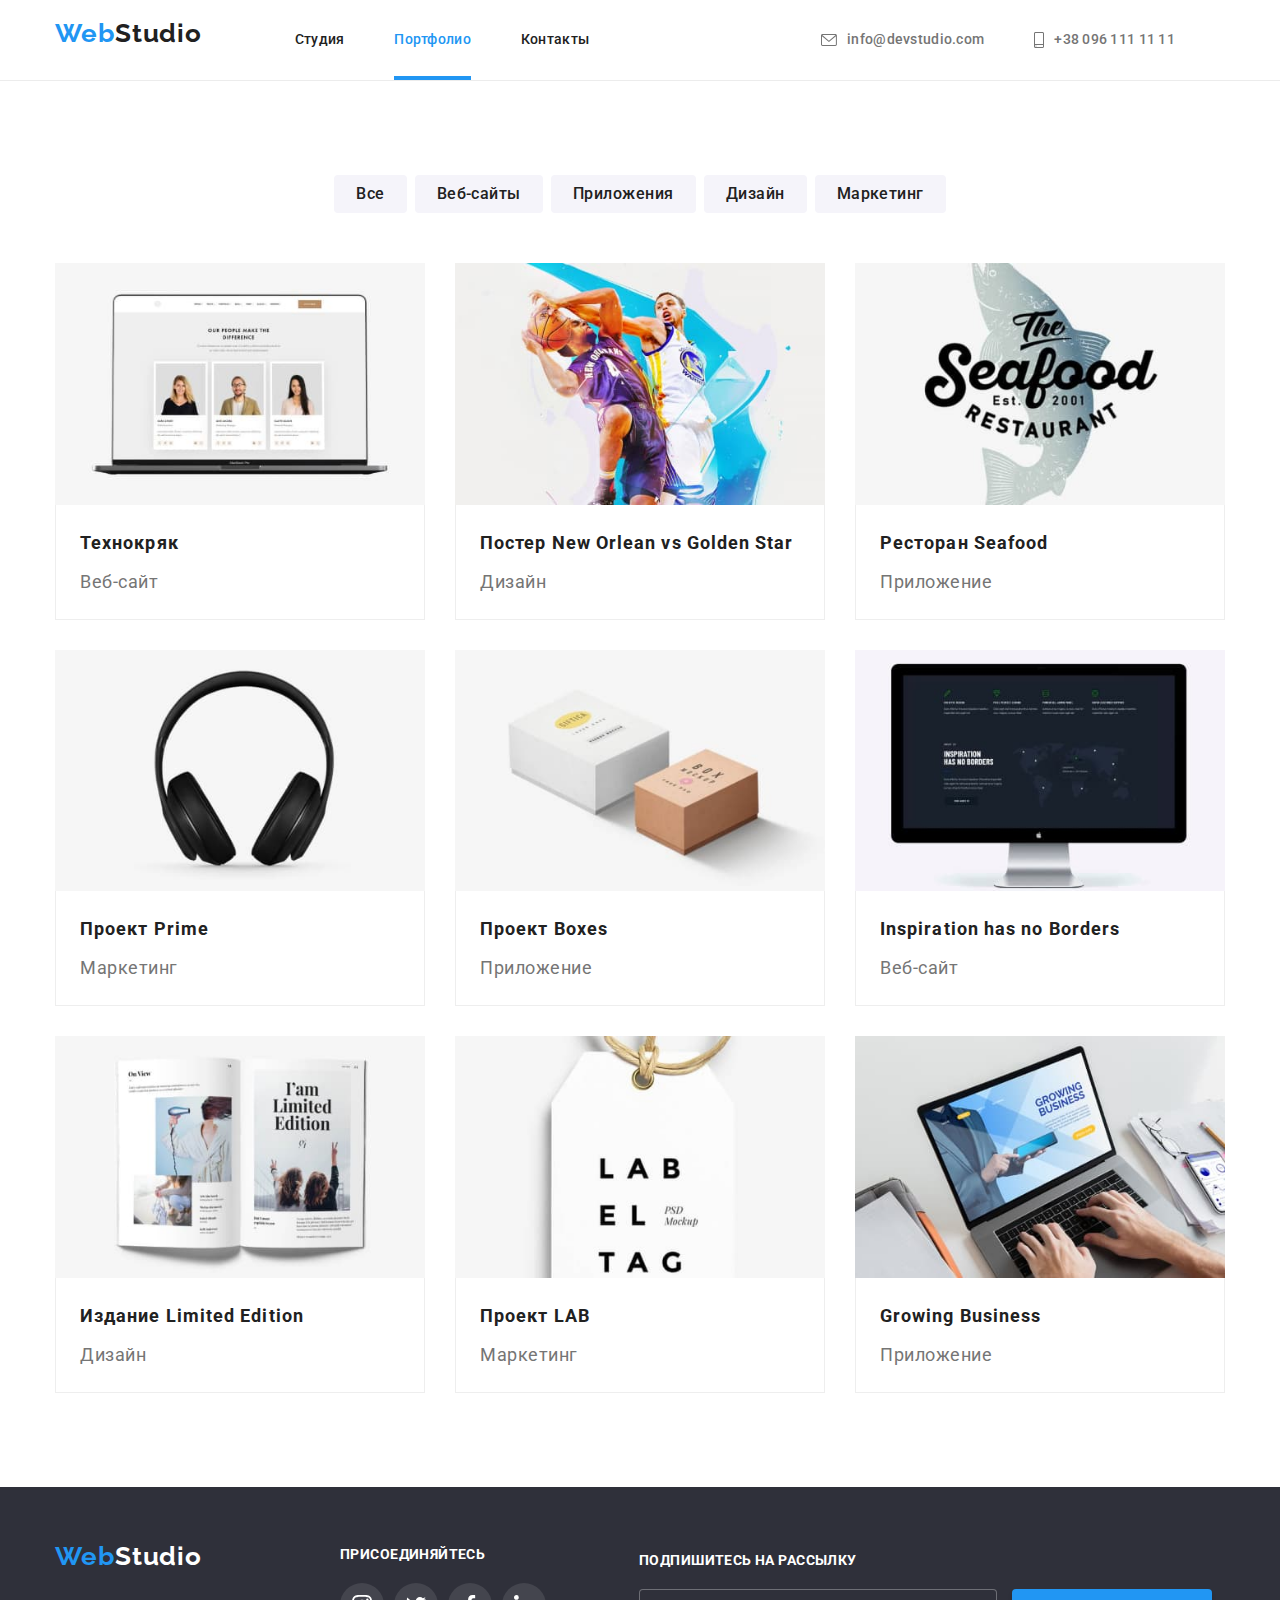
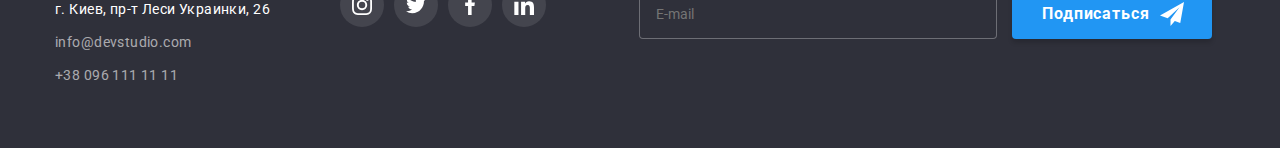
==== commit 16ff2c41: "1" ====
--- a/portfolio.html
+++ b/portfolio.html
@@ -106,8 +106,8 @@
                             ./images/table/img.people-708.jpg 708w,
                             ./images/desktop/img.people-740.jpg 740w,                            
                             ./images/mobile/img.people-900.jpg 900w"
-                            sizes="(min-width: 1200px) 33vw, (min-width: 768px) 50vw, (min-width: 480px) 50vw (min-width: 320px) 100vw"
-                             src="./images/desktop/img.people-370.jpg"  alt="Фото людей" width="370" height="294">  
+                            sizes="(min-width: 1200px) 33vw, (min-width: 768px) 50vw, (min-width: 320px) 100vw"
+                             src="./images/desktop/img.people-370.jpg"  alt="Фото людей" height="294">  
                             <p class="thumb__description">Ресурс предлагает комплексные предложения с разным уровнем функционала и сервисов.
                             Все это позволит посетителю получить исчерпывающие сведения о компании или частном лице.</p>
                         </div>                        
@@ -130,8 +130,8 @@
                             ./images/table/img.basketball-708.jpg 708w,
                             ./images/desktop/img.basketball-740.jpg 740w,                            
                             ./images/mobile/img.basketball-900.jpg 900w"
-                            sizes="(min-width: 1200px) 33vw, (min-width: 768px) 50vw, (min-width: 480px) 50vw (min-width: 320px) 100vw"
-                            src="./images/desktop/img.basketball-370.jpg"  alt="Баскетболисты в процессе игры" width="370" height="294">
+                            sizes="(min-width: 1200px) 33vw, (min-width: 768px) 50vw, (min-width: 320px) 100vw"
+                            src="./images/desktop/img.basketball-370.jpg"  alt="Баскетболисты в процессе игры">
                             <p class="thumb__description">Ресурс предлагает комплексные предложения с разным уровнем функционала и сервисов.
                             Все это позволит посетителю получить исчерпывающие сведения о компании или частном лице.</p>
                         </div>                                  
@@ -154,8 +154,8 @@
                             ./images/table/img.fish-708.jpg 708w,
                             ./images/desktop/img.fish-740.jpg 740w,                            
                             ./images/mobile/img.fish-900.jpg 900w"
-                            sizes="(min-width: 1200px) 33vw, (min-width: 768px) 50vw, (min-width: 480px) 50vw (min-width: 320px) 100vw"
-                             src="./images/desktop/img.fish-370.jpg"  alt="Эмблема ресторана" width="370" height="294">
+                            sizes="(min-width: 1200px) 33vw, (min-width: 768px) 50vw, (min-width: 320px) 100vw"
+                             src="./images/desktop/img.fish-370.jpg"  alt="Эмблема ресторана">
                             <p class="thumb__description">Ресурс предлагает комплексные предложения с разным уровнем функционала и сервисов.
                             Все это позволит посетителю получить исчерпывающие сведения о компании или частном лице.</p>
                         </div>                                  
@@ -179,8 +179,8 @@
                             ./images/table/img.earsphone-708.jpg 708w,
                             ./images/desktop/img.earsphone-740.jpg 740w,                            
                             ./images/mobile/img.earsphone-900.jpg 900w"
-                            sizes="(min-width: 1200px) 33vw, (min-width: 768px) 50vw, (min-width: 480px) 50vw (min-width: 320px) 100vw"
-                             src="./images/desktop/img.earsphone-370.jpg"  alt="Наушники" width="370" height="294">
+                            sizes="(min-width: 1200px) 33vw, (min-width: 768px) 50vw, (min-width: 320px) 100vw"
+                             src="./images/desktop/img.earsphone-370.jpg"  alt="Наушники">
                             <p class="thumb__description">Ресурс предлагает комплексные предложения с разным уровнем функционала и сервисов.
                             Все это позволит посетителю получить исчерпывающие сведения о компании или частном лице.</p>  
                         </div>                        
@@ -203,8 +203,8 @@
                             ./images/table/img.box-708.jpg 708w,
                             ./images/desktop/img.box-740.jpg 740w,                            
                             ./images/mobile/img.box-900.jpg 900w" 
-                            sizes="(min-width: 1200px) 33vw, (min-width: 768px) 50vw, (min-width: 480px) 50vw (min-width: 320px) 100vw"
-                            src="./images/desktop/img.box-370.jpg"  alt="Две коробки" width="370" height="294">
+                            sizes="(min-width: 1200px) 33vw, (min-width: 768px) 50vw, (min-width: 320px) 100vw"
+                            src="./images/desktop/img.box-370.jpg"  alt="Две коробки">
                             <p class="thumb__description">Ресурс предлагает комплексные предложения с разным уровнем функционала и сервисов.
                             Все это позволит посетителю получить исчерпывающие сведения о компании или частном лице.</p>       
                         </div>                        
@@ -226,8 +226,8 @@
                             ./images/table/img.comp-708.jpg 708w,
                             ./images/desktop/img.comp-740.jpg 740w,                            
                             ./images/mobile/img.comp-900.jpg 900w" 
-                            sizes="(min-width: 1200px) 33vw, (min-width: 768px) 50vw, (min-width: 480px) 50vw (min-width: 320px) 100vw"
-                             src="./images/desktop/img.comp-370.jpg"  alt="Компьютер" width="370" height="294"> 
+                            sizes="(min-width: 1200px) 33vw, (min-width: 768px) 50vw, (min-width: 320px) 100vw"
+                             src="./images/desktop/img.comp-370.jpg"  alt="Компьютер" > 
                             <p class="thumb__description">Ресурс предлагает комплексные предложения с разным уровнем функционала и сервисов.
                             Все это позволит посетителю получить исчерпывающие сведения о компании или частном лице.</p>
                         </div>                                                 
@@ -249,8 +249,8 @@
                             ./images/table/img.newspaper-708.jpg 708w,
                             ./images/desktop/img.newspaper-740.jpg 740w,                            
                             ./images/mobile/img.newspaper-900.jpg 900w" 
-                            sizes="(min-width: 1200px) 33vw, (min-width: 768px) 50vw, (min-width: 480px) 50vw (min-width: 320px) 100vw"
-                             src="./images/desktop/img.newspaper-370.jpg"  alt="Открытый журнал" width="370" height="294">
+                            sizes="(min-width: 1200px) 33vw, (min-width: 768px) 50vw, (min-width: 320px) 100vw"
+                             src="./images/desktop/img.newspaper-370.jpg"  alt="Открытый журнал">
                             <p class="thumb__description">Ресурс предлагает комплексные предложения с разным уровнем функционала и сервисов.
                             Все это позволит посетителю получить исчерпывающие сведения о компании или частном лице.</p>
                         </div>                                                
@@ -272,8 +272,8 @@
                             ./images/table/img.label-708.jpg 708w,
                             ./images/desktop/img.label-740.jpg 740w,                            
                             ./images/mobile/img.label-900.jpg 900w" 
-                            sizes="(min-width: 1200px) 33vw, (min-width: 768px) 50vw, (min-width: 480px) 50vw (min-width: 320px) 100vw"
-                            src="./images/desktop/img.label-370.jpg"  alt="Бирка" width="370" height="294"> 
+                            sizes="(min-width: 1200px) 33vw, (min-width: 768px) 50vw, (min-width: 320px) 100vw"
+                            src="./images/desktop/img.label-370.jpg"  alt="Бирка"> 
                             <p class="thumb__description">Ресурс предлагает комплексные предложения с разным уровнем функционала и сервисов.
                             Все это позволит посетителю получить исчерпывающие сведения о компании или частном лице.</p>
                         </div>
@@ -295,8 +295,8 @@
                             ./images/table/img.notebook-708.jpg 708w,
                             ./images/desktop/img.notebook-740.jpg 740w,                            
                             ./images/mobile/img.notebook-900.jpg 900w"  
-                            sizes="(min-width: 1200px) 33vw, (min-width: 768px) 50vw, (min-width: 480px) 50vw (min-width: 320px) 100vw"
-                            src="./images/desktop/img.notebook-370.jpg"  alt="Ноутбук" width="370" height="294">
+                            sizes="(min-width: 1200px) 33vw, (min-width: 768px) 50vw, (min-width: 320px) 100vw"
+                            src="./images/desktop/img.notebook-370.jpg"  alt="Ноутбук" >
                             <p class="thumb__description">Ресурс предлагает комплексные предложения с разным уровнем функционала и сервисов.
                              Все это позволит посетителю получить исчерпывающие сведения о компании или частном лице.</p>
                         </div>                      
--- a/css/main.min.css
+++ b/css/main.min.css
@@ -1,2 +1,2 @@
-:root{--main-font: 'Roboto', sans-serif ;--secondary-font: 'Raleway', sans-serif;--main-font-color: rgba(117, 117, 117, 1);--title-font: rgba(33, 33, 33, 1);--background-header: rgba(255, 255, 255, 1);--background-team: rgba(245, 244, 250, 1);--background-footer: rgba(47, 48, 58, 1);--button-link-color: rgba(33, 150, 243, 1);--button-link-hover: rgba(24, 140, 232, 1);--footer-contacts: rgba(255, 255, 255, 0.6);--icons-color: rgba(175, 177, 184, 1);--сubic: cubic-bezier(0.4, 0, 0.2, 1)}.visually-hidden{position:absolute;white-space:nowrap;width:1px;height:1px;overflow:hidden;border:0;padding:0;clip:rect(0 0 0 0);clip-path:inset(50%);margin:-1px}body{font-family:var(--main-font);color:var(--main-font-color);background-color:var(--background-header)}ul{padding-inline-start:0;margin-block-end:0;margin-block-start:0}.container{max-width:1200px;padding-left:15px;padding-right:15px;margin-left:auto;margin-right:auto}@media screen and (min-width: 480px){.container{max-width:480px}}@media screen and (min-width: 768px){.container{max-width:768px}}@media screen and (min-width: 1200px){.container{max-width:1200px}}h1,h2,h3{margin-top:0;margin-block-end:0;margin-block-start:0}img{display:block;max-width:100%;height:auto}.list{list-style:none}.button{border-radius:4px;border:0;cursor:pointer;font-size:16px;transition-property:background;transition-duration:250ms;transition-timing-function:var(--сubic)}.communication{display:flex;justify-content:center;align-items:center;padding-inline-start:0}.header{font-weight:500;font-size:14px;line-height:1.14;border-bottom:1px solid #ececec;background-color:var(--background-header)}.container__header{display:flex;align-items:center}@media screen and (max-width: 767px){.container__header{display:block;max-width:767px}}@media screen and (min-width: 768px){.container__header{max-width:1200px}}@media screen and (min-width: 1200px){.container__header{max-width:1200px}}.logo{font-family:var(--secondary-font);font-weight:700;font-size:26px;line-height:0.72;letter-spacing:0.03em;text-decoration:none}@media screen and (max-width: 479px){.logo{font-size:24px;line-height:1.67}}.web{display:inline-block;min-width:60px;height:31px;color:var(--button-link-color)}.studio{display:inline-block;min-width:85px;height:31px;margin:0}.nav__btn{position:relative;min-width:40px;height:40px;padding:0;margin-top:10px;margin-bottom:10px;margin-left:auto;border:none;background-color:transparent;z-index:1}.nav__btn.is-active .nav__icon{position:fixed;top:0;right:0;margin-top:10px;margin-right:10px}.nav__btn .nav-icon__close{display:none}.nav__btn.is-active .nav-icon__close{display:block}.nav__btn.is-active .nav-icon__open{display:none}.nav__btn:hover .nav-icon__close,.nav__btn:focus .nav-icon__close{fill:var(--button-link-color)}.nav__btn:hover .nav-icon__open,.nav__btn:focus .nav-icon__open{fill:var(--button-link-color)}@media screen and (min-width: 767px){.nav__btn{display:none}}.nav{display:flex;align-items:center}.logo__nav{padding-top:24px;padding-bottom:25px;margin-right:93px}.studio__nav{color:var(--title-font)}.nav__list{display:flex;padding:0;margin:0}@media screen and (max-width: 767px){.nav__list{display:none}}.nav__item{padding:0;margin-right:50px}.nav-list .nav-list-item:last-child{margin-right:0}.nav__item-menu{font-size:40px;font-weight:500;line-height:1.18;letter-spacing:0.02em;text-align:left;padding:32px 0}@media screen and (max-width: 767px){.nav__item-menu{padding-top:0}}.nav__link{display:block;padding-top:32px;padding-bottom:32px;color:var(--title-font);letter-spacing:0.02em;text-decoration:none;transition-property:color;transition-duration:250ms;transition-timing-function:var(--сubic)}@media screen and (max-width: 767px){.nav__link{padding-top:0;padding-bottom:0}}.nav__link:hover,.nav__link:focus{color:var(--button-link-color)}.link-current{position:relative;display:block;padding:32px 0 28px 0;color:var(--button-link-color);letter-spacing:0.02em;text-decoration:none}@media screen and (max-width: 767px){.link-current{padding:0}}.link-current::after{position:absolute;top:100%;right:0;content:"";width:100%;height:4px;background-color:var(--button-link-color)}@media screen and (max-width: 767px){.link-current::after{display:none}}.contacts{display:flex;padding:0;margin-left:auto;margin-top:0;margin-bottom:0;align-items:center;justify-content:center}@media screen and (max-width: 767px){.contacts{display:none}}@media screen and (min-width: 768px) and (max-width: 1199px){.contacts{display:block}}.contacts__item{margin-right:50px}@media screen and (max-width: 767px){.contacts__item{margin-bottom:32px;margin-right:0}}@media screen and (min-width: 768px) and (max-width: 1199px){.contacts__item{margin-right:0;margin-bottom:10px}}.contacts .contacts-item:last-child{margin-right:0}.contacts__mail{display:flex;align-items:center;height:16px;color:var(--main-font-color);letter-spacing:0.02em;text-decoration:none;transition-property:color;transition-duration:250ms;transition-timing-function:var(--сubic)}@media screen and (max-width: 767px){.contacts__mail{font-size:24px;font-weight:500;line-height:1.17;color:var(--main-font-color)}}@media screen and (min-width: 768px) and (max-width: 1199px){.contacts__mail{font-size:12px;line-height:1.17;text-align:left;margin-bottom:10px}}.contacts__mail:hover,.contacts__mail:focus{color:var(--button-link-color)}.contacts__tel{display:flex;align-items:center;color:var(--main-font-color);letter-spacing:0.02em;text-decoration:none;height:16px;transition-property:color;transition-duration:250ms;transition-timing-function:var(--сubic)}@media screen and (max-width: 479px){.contacts__tel{font-size:24px;line-height:1.17;color:var(--button-link-color)}}@media screen and (min-width: 480px) and (max-width: 767px){.contacts__tel{font-size:34px;line-height:1.17;color:var(--button-link-color)}}@media screen and (min-width: 768px) and (max-width: 1199px){.contacts__tel{display:flex;align-items:center;font-size:12px}}.contacts__tel:hover,.contacts__tel:focus{color:var(--button-link-color)}.contacts-icon{margin-right:10px;fill:currentColor}.hero{padding-top:200px;padding-bottom:200px;text-align:center;max-width:1600px;margin-left:auto;margin-right:auto;background-color:var(--background-footer);background-size:cover;background-repeat:no-repeat;background-position:center}@media screen and (max-width: 767px){.hero{background:linear-gradient(rgba(47,48,58,0.4), rgba(47,48,58,0.4)),url("../images/mobile/img.header-480.jpg")}}@media screen and (max-width: 767px) and (min-device-pixel-ratio: 2), screen and (max-width: 767px) and (min-resolution: 192dpi), screen and (max-width: 767px) and (min-resolution: 2dppx){.hero{background-image:linear-gradient(rgba(47,48,58,0.4), rgba(47,48,58,0.4)),url("../images/mobile/img.header-960.jpg")}}@media screen and (min-width: 768px) and (max-width: 1199px){.hero{background:linear-gradient(rgba(47,48,58,0.4), rgba(47,48,58,0.4)),url("../images/table/img.header-768.jpg")}}@media screen and (min-width: 768px) and (max-width: 1199px) and (min-device-pixel-ratio: 2), screen and (min-width: 768px) and (max-width: 1199px) and (min-resolution: 192dpi), screen and (min-width: 768px) and (max-width: 1199px) and (min-resolution: 2dppx){.hero{background-image:linear-gradient(rgba(47,48,58,0.4), rgba(47,48,58,0.4)),url("../images/table/img.header-1536.jpg")}}@media screen and (min-width: 1200px){.hero{background:linear-gradient(rgba(47,48,58,0.4), rgba(47,48,58,0.4)),url("../images/desktop/img.header-1600.jpg")}}@media screen and (min-width: 1200px) and (min-device-pixel-ratio: 2), screen and (min-width: 1200px) and (min-resolution: 192dpi), screen and (min-width: 1200px) and (min-resolution: 2dppx){.hero{background-image:linear-gradient(rgba(47,48,58,0.4), rgba(47,48,58,0.4)),url("../images/desktop/img.header-3200.jpg")}}.hero__title{max-width:696px;margin-left:auto;margin-right:auto;margin-bottom:30px;font-weight:900;font-size:44px;line-height:1.36;letter-spacing:0.06em;color:var(--background-header)}@media screen and (max-width: 480px){.hero__title{font-size:26px;line-height:1.62;display:block;max-width:360px}}@media screen and (min-width: 480px) and (max-width: 768px){.hero__title{font-size:26px;line-height:1.62;max-width:360px}}.hero__button{display:inline-block;padding:10px 32px;min-width:201px;font-weight:700;line-height:1.88;letter-spacing:0.06em;background-color:var(--button-link-color);color:var(--background-header);box-shadow:0px 4px 4px 0px rgba(0,0,0,0.15)}.hero__button:hover,.hero__button:focus{background-color:var(--button-link-hover)}.peculiarities{padding-top:94px;padding-bottom:94px}@media screen and (max-width: 1199px){.peculiarities{padding-top:60px;padding-bottom:60px}}.peculiarities__title{margin-bottom:10px;font-weight:700;font-size:14px;line-height:1.14;letter-spacing:0.03em;color:var(--title-font)}@media screen and (max-width: 767px){.peculiarities__title{text-align:center}}.peculiarities__list{display:flex;padding:0;margin:0}@media screen and (max-width: 767px){.peculiarities__list{display:block}}@media screen and (min-width: 768px) and (max-width: 1199px){.peculiarities__list{display:flex;flex-wrap:wrap;justify-content:center}}.peculiarities__item{margin-right:30px}@media screen and (max-width: 479px){.peculiarities__item{margin-left:auto;margin-right:auto}}@media screen and (min-width: 480px) and (max-width: 767px){.peculiarities__item{margin-right:auto;margin-left:auto;margin-bottom:30px}}@media screen and (min-width: 768px) and (max-width: 1199px){.peculiarities__item{max-width:354px;margin-right:30px;margin-bottom:30px}.peculiarities__item:nth-child(2n){margin-right:0}.peculiarities__item:nth-last-child(-n+2){margin-bottom:0}}@media screen and (min-width: 768px) and (max-width: 1199px) and (min-width: 1200px){.peculiarities__item .peculiarities__list .peculiarities__item:last-child{margin-right:0;width:270px}}.peculiarities__container{display:flex;align-items:center;justify-content:center;height:120px;background-color:#f5f4fa;margin-bottom:30px;color:var(--title-font)}@media screen and (max-width: 479px){.peculiarities__container{max-width:450px;margin-left:auto;margin-right:auto}}@media screen and (min-width: 480px) and (max-width: 767px){.peculiarities__container{min-width:450px;margin-left:auto;margin-right:auto}}@media screen and (min-width: 768px) and (max-width: 1199px){.peculiarities__container{max-width:354px}}@media screen and (min-width: 1200px){.peculiarities__container{width:270px}}.peculiarities__text{display:inline-block;margin:0;font-size:14px;line-height:1.71;letter-spacing:0.03em;color:var(--main-font-color)}.services{display:none;padding-top:0px;padding-bottom:94px;margin:0 auto;text-align:center}@media screen and (min-width: 1200px){.services{display:block}}.services__title{margin-left:auto;margin-right:auto;margin-bottom:50px;font-weight:700;font-size:36px;line-height:1.17;letter-spacing:0.03em;color:var(--title-font)}.services__list{display:flex;padding:0;margin-block-start:0;margin-block-end:0;padding-inline-start:0}.services__item{position:relative;width:370px;margin-right:30px}.services__describe{position:absolute;bottom:0;left:0;width:100%;padding-top:27px;padding-bottom:27px;font-size:14px;line-height:1.14;font-weight:700;letter-spacing:0.03em;color:var(--background-header);background-color:rgba(47,48,58,0.8)}.services__list .services__item:last-child{margin-right:0}.team{padding-top:94px;padding-bottom:94px;background-color:var(--background-team);text-align:center}@media screen and (max-width: 1199px){.team{padding-top:60px;padding-bottom:60px}}.team__title{margin-left:auto;margin-right:auto;margin-bottom:50px;font-weight:700;font-size:36px;line-height:1.17;letter-spacing:0.03em;color:var(--title-font)}@media screen and (max-width: 1199px){.team__title{font-size:28px;font-weight:700;line-height:1.18;margin-bottom:30px}}.team__list{padding-left:0;margin-top:0;margin-bottom:0;margin-right:0;text-align:center}@media screen and (max-width: 767px){.team__list{display:block;margin-left:auto;margin-right:auto}}@media screen and (min-width: 768px) and (max-width: 1199px){.team__list{display:flex;flex-basis:calc((100% - 4 * 15px) / 2);flex-wrap:wrap;justify-content:center}}@media screen and (min-width: 1200px){.team__list{display:flex}}.team__item{margin-right:30px;box-shadow:0px 2px 1px 0px rgba(0,0,0,0.2),0px 1px 1px 0px rgba(0,0,0,0.14),0px 1px 3px 0px rgba(0,0,0,0.12);border-radius:0 0 4px 4px}@media screen and (max-width: 767px){.team__item{max-width:450px;margin-right:auto;margin-left:auto;margin-bottom:30px}.team__item:last-child{margin-bottom:0}}@media screen and (min-width: 768px) and (max-width: 1199px){.team__item{flex-basis:calc((100% - 4 * 15px) / 2);min-width:354px;margin-bottom:30px}.team__item:nth-child(2n){margin-right:0}}@media screen and (min-width: 1200px){.team__item{min-width:270px}}@media screen and (max-width: 479px){.team__photo{margin-right:auto;margin-left:auto}}.card{padding-top:30px;padding-bottom:30px;background-color:var(--background-header);border-radius:0 0 4px 4px}@media screen and (max-width: 767px){.card{max-width:450px}}.card__title{display:inline-block;margin-top:0;margin-bottom:10px;font-weight:500;font-size:16px;line-height:1.19;letter-spacing:0.03em;color:var(--title-font);text-align:center}.card__text{margin-top:0;margin-bottom:16px;font-size:16px;line-height:1.19;letter-spacing:0.03em;color:var(--main-font-color)}.communication__item{margin-right:10px;border-radius:50%;width:44px;height:44px}.communication__item:last-child{margin-right:0}.communication__link{display:flex;justify-content:center;align-items:center;width:100%;height:100%;border-radius:50%;transition-property:color, background;transition-duration:250ms;transition-timing-function:var(--сubic)}.team-communication__link{color:var(--icons-color);background-color:var(--background-header)}.team-communication__link:hover,.team-communication__link:focus{color:var(--background-header);background-color:var(--button-link-color)}.communication__icon{fill:currentColor}.communication__link--dark{color:var(--background-header);background-color:rgba(255,255,255,0.1)}.communication__link--dark:hover,.communication__link--dark:focus{background-color:var(--button-link-color)}.communication__icon--dark{fill:currentColor}.clients{padding-top:94px;padding-bottom:94px;text-align:center}@media screen and (max-width: 1199px){.clients{padding-top:60px;padding-bottom:60px}}.clients__title{font-size:36px;font-weight:700;line-height:1.17;letter-spacing:0.03em;color:var(--title-font);margin-bottom:50px}@media screen and (max-width: 1199px){.clients__title{font-size:28px;line-height:1.18;text-align:center;margin-bottom:30px}}.clients__list{display:flex;justify-content:center;list-style:none;margin-top:0;margin-bottom:0;margin-left:auto;margin-right:auto}@media screen and (max-width: 1199px){.clients__list{flex-wrap:wrap}}.clients__item{margin-right:30px;height:92px;border-color:var(--icons-color);border-radius:4px}@media screen and (max-width: 479px){.clients__item{flex-basis:calc((100% - 4 * 15px) / 2);max-width:210px;margin-bottom:30px}.clients__item:nth-child(2n){margin-right:0}}@media screen and (min-width: 480px) and (max-width: 767px){.clients__item{flex-basis:calc((100% - 4 * 15px) / 2);margin-bottom:30px;min-width:210px}.clients__item:nth-child(2n){margin-right:0}}@media screen and (min-width: 768px) and (max-width: 1199px){.clients__item{flex-basis:calc((100% - 6 * 15px) / 3);margin-bottom:30px;min-width:226px}.clients__item:nth-child(3n){margin-right:0}.clients__item:nth-last-child(-n+3){margin-bottom:0}}@media screen and (min-width: 1200px){.clients__item{width:170px;margin-right:30px}.clients__item:nth-child(6){margin-right:0}}.clients__link{display:flex;justify-content:center;align-items:center;width:100%;height:100%;color:var(--icons-color);border:solid 1px;transition-property:color;transition-duration:250ms;transition-timing-function:var(--сubic)}.clients__link:hover,.clients__link:focus{color:var(--button-link-color)}.clients__icon{fill:currentColor}.footer{margin:0 auto;padding-top:60px;padding-bottom:60px;background-color:var(--background-footer);font-size:14px;line-height:1.71;letter-spacing:0.03em}.footer__container{display:flex}@media screen and (max-width: 767px){.footer__container{flex-direction:column;align-items:center;justify-content:center}}@media screen and (min-width: 768px) and (max-width: 1199px){.footer__container{display:block;text-align:center}}@media screen and (min-width: 1200px){.footer__container{align-items:baseline}}.container__common{display:flex}@media screen and (max-width: 767px){.container__common{flex-direction:column}}@media screen and (min-width: 768px) and (max-width: 1199px){.container__common{justify-content:space-between;margin-bottom:60px;margin-left:80px;margin-right:80px}}.container__address{display:block}@media screen and (max-width: 767px){.container__address{text-align:center}}.logo__address{display:inline-block;padding:0;margin-bottom:20px}.address__studio{color:var(--background-header)}.address{font-style:normal;color:var(--background-header)}.address__direction{display:inline-block;margin-top:0;margin-bottom:8px;margin-block-start:0;margin-block-end:0}@media screen and (min-width: 768px){.address__direction{margin-bottom:9px}}.address__list{padding-left:0;margin-top:0%;margin-bottom:0%;list-style:none}.address__item{margin-top:0;margin-bottom:9px}@media screen and (max-width: 767px){.address__item{margin-bottom:8px}}.address__item:last-child{margin-bottom:0}.address__item:last-child{margin-bottom:0}.address__contact{display:block;padding:0;text-decoration:none;color:var(--footer-contacts);transition-property:color;transition-duration:250ms;transition-timing-function:var(--сubic)}.address__contact:hover,.address__contact:focus{color:var(--button-link-color)}.connect{margin-left:70px}@media screen and (max-width: 767px){.connect{margin-left:0;text-align:center}}.connect__title{display:block;color:var(--background-header);font-size:14px;line-height:1.14;font-weight:700;margin-top:0;margin-bottom:20px}@media screen and (max-width: 767px){.connect__title{margin-top:60px;margin-bottom:20px}}.subscribe{margin-left:0}@media screen and (max-width: 767px){.subscribe{text-align:center}}@media screen and (min-width: 1200px){.subscribe{margin-left:93px}}.subscribe__call{display:block;color:var(--background-header);line-height:1.14;font-weight:700;margin-top:0;margin-bottom:20px}@media screen and (max-width: 767px){.subscribe__call{margin-top:60px;margin-bottom:20px}}.subscribe__field{height:50px;border:1px solid rgba(255,255,255,0.3);border-radius:4px;background-color:var(--background-footer);padding:15px 16px;color:var(--footer-contacts);outline:transparent;transition-duration:250ms;transition-timing-function:var(--сubic)}@media screen and (max-width: 479px){.subscribe__field{max-width:358px;display:block;margin-bottom:20px;margin-left:auto;margin-right:auto}}@media screen and (min-width: 480px) and (max-width: 767px){.subscribe__field{min-width:358px;display:block;margin-bottom:20px;margin-left:auto;margin-right:auto}}@media screen and (min-width: 768px) and (max-width: 1199px){.subscribe__field{min-width:450px;display:block;margin-bottom:20px;margin-left:auto;margin-right:auto}}@media screen and (min-width: 1200px){.subscribe__field{width:358px}}.subscribe__field:hover,.subscribe__field:focus{border-color:var(--button-link-color)}.submit{position:relative;min-width:200px;padding:10px 62px 10px 29px;margin-left:0;font-weight:700;line-height:1.88;letter-spacing:0.06em;background-color:var(--button-link-color);color:var(--background-header);box-shadow:0px 4px 4px 0px rgba(0,0,0,0.15)}@media screen and (min-width: 1200px){.submit{margin-left:12px}}.submit:hover,.submit:focus{background-color:var(--button-link-hover)}.submit__icon{position:absolute;top:0;right:0;margin-top:13px;margin-right:28px;fill:var(--background-header)}.backdrop{position:fixed;top:0;left:0;width:100%;height:100%;background-color:rgba(0,0,0,0.2);opacity:1;pointer-events:initial;visibility:visible;transition:opacity 250ms var(--сubic);z-index:10}.backdrop.is-hidden{opacity:0;pointer-events:none}.modal{position:absolute;top:50%;left:50%;transform:translate(-50%, -50%) scale(1);transition:transform 250ms var(--сubic);padding:40px 40px 40px 41px;border:1px;border-color:rgba(0,0,0,0.1);border-radius:4px;background-color:var(--background-header);box-shadow:0px 2px 1px 0px rgba(0,0,0,0.2);box-shadow:0px 1px 1px 0px rgba(0,0,0,0.14);box-shadow:0px 1px 3px 0px rgba(0,0,0,0.12)}@media screen and (max-width: 767px){.modal{max-width:450px;height:auto}}@media screen and (min-width: 768px) and (max-width: 1199px){.modal{max-width:450px;height:609px}}@media screen and (min-width: 1200px){.modal{width:528px;height:581px}}.backdrop.is-hidden .modal{transform:translate(-50%, -50%) scale(0.4);transition:transform 250ms var(--сubic)}.close{display:flex;justify-content:center;align-items:center;position:absolute;top:8px;right:8px;padding:0;width:30px;height:30px;border-radius:50%;border:1px solid;border-color:rgba(0,0,0,0.1);cursor:pointer;background-color:var(--background-header);transition-duration:250ms;transition-timing-function:var(--сubic)}.close:hover .close__icon,.close:focus .close__icon{fill:var(--button-link-color)}@media screen and (min-width: 320px) and (max-width: 479px){.close{top:18px}}.close__icon{position:absolute;transition-duration:250ms;transition-timing-function:var(--сubic)}@media screen and (max-width: 479px){.application{max-width:370px}}@media screen and (min-width: 480px) and (max-width: 1199px){.application{min-width:370px}}@media screen and (min-width: 1200px){.application{min-width:448px}}.application__title{display:inline-block;color:var(--title-font);font-size:20px;font-weight:700;line-height:1.15;letter-spacing:0.03em;text-align:center;margin-bottom:12px}.application__field{display:flex;flex-direction:column;font-size:12px;line-height:1.17;letter-spacing:0.01em}.application__label{margin-bottom:4px}.application__input{margin:0;padding:12px 15px 12px 42px;border:1px solid;border-color:rgba(33,33,33,0.2);border-radius:4px;outline:transparent}@media screen and (max-width: 479px){.application__input{max-width:370px}}@media screen and (min-width: 480px) and (max-width: 1199px){.application__input{min-width:370px}}@media screen and (min-width: 1200px){.application__input{min-width:448px}}.application__input:hover,.application__input:focus-within{border-color:var(--button-link-color)}.application__input:hover+.application__icon,.application__input:focus-within+.application__icon{fill:var(--button-link-color)}.icon-box{position:relative;margin-bottom:10px}@media screen and (max-width: 479px){.icon-box{max-width:370px}}@media screen and (min-width: 480px) and (max-width: 1199px){.icon-box{min-width:370px}}@media screen and (min-width: 1200px){.icon-box{min-width:448px}}.application__icon{position:absolute;left:0;top:0;margin-left:12px;margin-top:11px;margin-bottom:11px;fill:var(--title-font);transition-duration:250ms;transition-timing-function:var(--сubic)}input[type="checkbox"]{margin-right:8px}.comment{padding:12px 16px;margin:0;margin-bottom:20px;border:1px solid;border-radius:4px;resize:none;font-size:12px;line-height:1.17;letter-spacing:0.01em;border-color:rgba(33,33,33,0.2);transition-duration:250ms;transition-timing-function:var(--сubic);outline:none}.comment:hover,.comment:focus-within{border-color:var(--button-link-color)}.comment::placeholder{font-size:12px;line-height:1.17;letter-spacing:0.01em}.agree{display:flex;justify-content:center;align-items:center;line-height:1.71;letter-spacing:0.03em;font-size:14px}@media screen and (max-width: 479px){.agree{display:block}}@media screen and (max-width: 1199px){.agree{line-height:1.67;letter-spacing:0.03em;font-size:12px}}.checkbox{position:absolute;white-space:nowrap;width:1px;height:1px;overflow:hidden;border:0;padding:0;clip:rect(0 0 0 0);clip-path:inset(50%);margin:-1px}.checkbox:checked+.span-box{background-color:var(--button-link-color);background-size:contain;background-origin:border-box;border-color:var(--button-link-color)}.span-box{display:inline-block;position:relative;border:solid 2px var(--title-font);border-radius:2px;height:17px;width:17px;margin-top:4px;margin-bottom:4px;margin-right:8px}@media screen and (max-width: 479px){.span-box{margin-bottom:0}}.checkbox__icon{position:absolute;left:-1px;top:-1px}.application__link{display:inline-block;margin-left:5px;color:var(--button-link-color);line-height:1.71;letter-spacing:0.03em;font-size:14px}@media screen and (max-width: 1199px){.application__link{line-height:1.67;letter-spacing:0.03em;font-size:12px}}.application__link:hover,.application__link:focus{color:var(--button-link-hover);transition-duration:250ms;transition-timing-function:var(--сubic)}.send{display:block;min-width:200px;padding:10px 55px 10px 56px;margin-top:30px;margin-left:auto;margin-right:auto;font-weight:700;line-height:1.88;letter-spacing:0.06em;background-color:var(--button-link-color);color:var(--background-header);box-shadow:0px 4px 4px 0px rgba(0,0,0,0.15)}.send:hover,.send:focus{background-color:var(--button-link-hover)}@media screen and (min-width: 320px) and (max-width: 479px){.send{margin-top:10px}}.filters__list{display:flex;justify-content:center;margin-block-start:0;margin-block-end:0;margin-bottom:50px;list-style:none;padding:0;padding-inline-start:0}@media screen and (max-width: 767px){.filters__list{flex-wrap:wrap;justify-content:flex-start;margin-bottom:40px}}.filters__item{margin-right:8px}@media screen and (max-width: 767px){.filters__item{margin-bottom:15px}.filters__item:nth-last-child(-n+2){margin-bottom:0}}.filters__list .filters__item:last-child{margin-right:0}.filters__button{padding:6px 22px;background-color:var(--background-team);color:var(--title-font);font-weight:500;line-height:1.63;letter-spacing:0.03em;box-shadow:none}.filters__button:hover,.filters__button:focus{background-color:var(--button-link-color);color:var(--background-header);box-shadow:0px 2px 2px 0px rgba(0,0,0,0.12),0px 1px 2px 0px rgba(0,0,0,0.08),0px 3px 1px 0px rgba(0,0,0,0.1)}.portfolio{background-color:var(--background-color);padding-top:94px;padding-bottom:94px}@media screen and (max-width: 1199px){.portfolio{padding-top:60px;padding-bottom:60px}}.portfolio__list{display:flex;flex-wrap:wrap;justify-content:space-between;padding-left:0;margin:0}.portfolio__item{margin-bottom:30px}@media screen and (max-width: 479px){.portfolio__item{max-width:450px;margin-left:auto;margin-right:auto}}@media screen and (min-width: 480px) and (max-width: 767px){.portfolio__item{max-width:450px;margin-left:auto;margin-right:auto}.portfolio__item:last-child{margin-bottom:0}}@media screen and (min-width: 768px) and (max-width: 1199px){.portfolio__item{flex-basis:calc((100% - 30px)/2);max-width:354px;margin-right:30px}.portfolio__item:nth-last-child(-n+1){margin-bottom:0}.portfolio__item:nth-child(2n){margin-right:0}}@media screen and (min-width: 1200px){.portfolio__item{min-width:370px}.portfolio__item .portfolio__item:nth-child(3n){margin-right:0}.portfolio__item .portfolio__item:nth-last-child(-n+3){margin-bottom:0}}.portfolio__item:hover .thumb__description{transform:translateY(0)}.portfolio__link{display:flex;flex-direction:column;height:100%;text-decoration:none;box-shadow:none;transition-property:box-shadow;transition-duration:250ms;transition-timing-function:var(--сubic)}.portfolio__link:hover{box-shadow:1px 4px 6px 0px rgba(0,0,0,0.16),0px 4px 4px 0px rgba(0,0,0,0.06),0px 1px 1px 0px rgba(0,0,0,0.12)}.portfolio__link:focus{color:var(--button-link-color)}.thumb{position:relative;overflow:hidden}@media screen and (max-width: 767px){.thumb__photo{max-width:450px}}@media screen and (min-width: 768px) and (max-width: 1199px){.thumb__photo{max-width:354px}}@media screen and (min-width: 1200px){.thumb__photo{max-width:370px}}.thumb__title{margin-bottom:4px;font-weight:700;font-size:18px;line-height:2;letter-spacing:0.06em;color:var(--title-font)}.thumb__text{margin-top:0;margin-bottom:0;font-size:16px;line-height:1.88;letter-spacing:0.03em;color:var(--main-font-color)}.thumb__description{position:absolute;left:0;top:0;padding:63px 24px;margin:0;margin-block-start:0;margin-block-end:0;font-size:18px;line-height:1.56;letter-spacing:0.03em;text-align:left;color:var(--background-header);background-color:rgba(33,150,243,0.9);transform:translateY(100%);transition-duration:250ms;transition-timing-function:var(--сubic)}.thumb__basis{flex-grow:1;padding-top:20px;padding-bottom:20px;padding-left:24px;padding-right:24px;border-bottom:1px solid #eee;border-left:1px solid #eee;border-right:1px solid #eee}@media screen and (max-width: 767px){.thumb__basis{max-width:450px}}@media screen and (min-width: 768px) and (max-width: 1199px){.thumb__basis{max-width:354px}}@media screen and (min-width: 1200px){.thumb__basis{max-width:370px}}.container__menu{position:fixed;margin-left:auto;margin-right:auto;padding:48px 40px}@media screen and (max-width: 767px){.container__menu{display:none;position:fixed;right:0;top:0;width:100%;height:100%;background-color:var(--background-header)}.container__menu.is-open{display:block}}@media screen and (min-width: 768px){.container__menu{display:none}}.menu__item{padding-top:100px;padding-bottom:32px}.menu__item:last-child{padding-top:0;padding-bottom:0}.mobile{display:flex;align-items:center;margin-top:64px}@media screen and (min-width: 768px){.mobile{display:none}}.mobile__item{padding-right:10px;padding-left:10px;border-right:1px solid rgba(33,33,33,0.2)}.mobile__item:last-child{border:none;padding-right:0}.mobile__item:nth-child(1){padding-left:0}.mobile__link{color:var(--button-link-color);font-size:18px;font-weight:500;line-height:1.22;letter-spacing:0.02em;text-decoration:none}@media screen and (max-width: 479px){.mobile__link{font-size:10px}}
+:root{--main-font: 'Roboto', sans-serif ;--secondary-font: 'Raleway', sans-serif;--main-font-color: rgba(117, 117, 117, 1);--title-font: rgba(33, 33, 33, 1);--background-header: rgba(255, 255, 255, 1);--background-team: rgba(245, 244, 250, 1);--background-footer: rgba(47, 48, 58, 1);--button-link-color: rgba(33, 150, 243, 1);--button-link-hover: rgba(24, 140, 232, 1);--footer-contacts: rgba(255, 255, 255, 0.6);--icons-color: rgba(175, 177, 184, 1);--сubic: cubic-bezier(0.4, 0, 0.2, 1)}.visually-hidden{position:absolute;white-space:nowrap;width:1px;height:1px;overflow:hidden;border:0;padding:0;clip:rect(0 0 0 0);clip-path:inset(50%);margin:-1px}body{font-family:var(--main-font);color:var(--main-font-color);background-color:var(--background-header)}ul{padding-inline-start:0;margin-block-end:0;margin-block-start:0}.container{max-width:1200px;padding-left:15px;padding-right:15px;margin-left:auto;margin-right:auto}@media screen and (min-width: 480px){.container{width:480px}}@media screen and (min-width: 768px){.container{width:768px}}@media screen and (min-width: 1200px){.container{width:1200px}}h1,h2,h3{margin-top:0;margin-block-end:0;margin-block-start:0}img{display:block;max-width:100%;height:auto}.list{list-style:none}.button{border-radius:4px;border:0;cursor:pointer;font-size:16px;transition-property:background;transition-duration:250ms;transition-timing-function:var(--сubic)}.communication{display:flex;justify-content:center;align-items:center;padding-inline-start:0}.header{font-weight:500;font-size:14px;line-height:1.14;border-bottom:1px solid #ececec;background-color:var(--background-header)}.container__header{display:flex;align-items:center}@media screen and (max-width: 767px){.container__header{display:block;max-width:767px}}@media screen and (min-width: 768px){.container__header{max-width:1200px}}@media screen and (min-width: 1200px){.container__header{max-width:1200px}}.logo{font-family:var(--secondary-font);font-weight:700;font-size:26px;line-height:0.72;letter-spacing:0.03em;text-decoration:none}@media screen and (max-width: 479px){.logo{font-size:24px;line-height:1.67}}.web{display:inline-block;min-width:60px;height:31px;color:var(--button-link-color)}.studio{display:inline-block;min-width:85px;height:31px;margin:0}.nav__btn{position:relative;min-width:40px;height:40px;padding:0;margin-top:10px;margin-bottom:10px;margin-left:auto;border:none;background-color:transparent;z-index:1}.nav__btn.is-active .nav__icon{position:fixed;top:0;right:0;margin-top:10px;margin-right:10px}.nav__btn .nav-icon__close{display:none}.nav__btn.is-active .nav-icon__close{display:block}.nav__btn.is-active .nav-icon__open{display:none}.nav__btn:hover .nav-icon__close,.nav__btn:focus .nav-icon__close{fill:var(--button-link-color)}.nav__btn:hover .nav-icon__open,.nav__btn:focus .nav-icon__open{fill:var(--button-link-color)}@media screen and (min-width: 767px){.nav__btn{display:none}}.nav{display:flex;align-items:center}.logo__nav{padding-top:24px;padding-bottom:25px;margin-right:93px}.studio__nav{color:var(--title-font)}.nav__list{display:flex;padding:0;margin:0}@media screen and (max-width: 767px){.nav__list{display:none}}.nav__item{padding:0;margin-right:50px}.nav-list .nav-list-item:last-child{margin-right:0}.nav__item-menu{font-size:40px;font-weight:500;line-height:1.18;letter-spacing:0.02em;text-align:left;padding:32px 0}@media screen and (max-width: 767px){.nav__item-menu{padding-top:0}}.nav__link{display:block;padding-top:32px;padding-bottom:32px;color:var(--title-font);letter-spacing:0.02em;text-decoration:none;transition-property:color;transition-duration:250ms;transition-timing-function:var(--сubic)}@media screen and (max-width: 767px){.nav__link{padding-top:0;padding-bottom:0}}.nav__link:hover,.nav__link:focus{color:var(--button-link-color)}.link-current{position:relative;display:block;padding:32px 0 28px 0;color:var(--button-link-color);letter-spacing:0.02em;text-decoration:none}@media screen and (max-width: 767px){.link-current{padding:0}}.link-current::after{position:absolute;top:100%;right:0;content:"";width:100%;height:4px;background-color:var(--button-link-color)}@media screen and (max-width: 767px){.link-current::after{display:none}}.contacts{display:flex;padding:0;margin-left:auto;margin-top:0;margin-bottom:0;align-items:center;justify-content:center}@media screen and (max-width: 767px){.contacts{display:none}}@media screen and (min-width: 768px) and (max-width: 1199px){.contacts{display:block}}.contacts__item{margin-right:50px}@media screen and (max-width: 767px){.contacts__item{margin-bottom:32px;margin-right:0}}@media screen and (min-width: 768px) and (max-width: 1199px){.contacts__item{margin-right:0;margin-bottom:10px}}.contacts .contacts-item:last-child{margin-right:0}.contacts__mail{display:flex;align-items:center;height:16px;color:var(--main-font-color);letter-spacing:0.02em;text-decoration:none;transition-property:color;transition-duration:250ms;transition-timing-function:var(--сubic)}@media screen and (max-width: 767px){.contacts__mail{font-size:24px;font-weight:500;line-height:1.17;color:var(--main-font-color)}}@media screen and (min-width: 768px) and (max-width: 1199px){.contacts__mail{font-size:12px;line-height:1.17;text-align:left;margin-bottom:10px}}.contacts__mail:hover,.contacts__mail:focus{color:var(--button-link-color)}.contacts__tel{display:flex;align-items:center;color:var(--main-font-color);letter-spacing:0.02em;text-decoration:none;height:16px;transition-property:color;transition-duration:250ms;transition-timing-function:var(--сubic)}@media screen and (max-width: 479px){.contacts__tel{font-size:24px;line-height:1.17;color:var(--button-link-color)}}@media screen and (min-width: 480px) and (max-width: 767px){.contacts__tel{font-size:34px;line-height:1.17;color:var(--button-link-color)}}@media screen and (min-width: 768px) and (max-width: 1199px){.contacts__tel{display:flex;align-items:center;font-size:12px}}.contacts__tel:hover,.contacts__tel:focus{color:var(--button-link-color)}.contacts-icon{margin-right:10px;fill:currentColor}.hero{padding-top:200px;padding-bottom:200px;text-align:center;max-width:1600px;margin-left:auto;margin-right:auto;background-color:var(--background-footer);background-size:cover;background-repeat:no-repeat;background-position:center}@media screen and (max-width: 767px){.hero{background:linear-gradient(rgba(47,48,58,0.4), rgba(47,48,58,0.4)),url("../images/mobile/img.header-480.jpg")}}@media screen and (max-width: 767px) and (min-device-pixel-ratio: 2), screen and (max-width: 767px) and (min-resolution: 192dpi), screen and (max-width: 767px) and (min-resolution: 2dppx){.hero{background-image:linear-gradient(rgba(47,48,58,0.4), rgba(47,48,58,0.4)),url("../images/mobile/img.header-960.jpg")}}@media screen and (min-width: 768px) and (max-width: 1199px){.hero{background:linear-gradient(rgba(47,48,58,0.4), rgba(47,48,58,0.4)),url("../images/table/img.header-768.jpg")}}@media screen and (min-width: 768px) and (max-width: 1199px) and (min-device-pixel-ratio: 2), screen and (min-width: 768px) and (max-width: 1199px) and (min-resolution: 192dpi), screen and (min-width: 768px) and (max-width: 1199px) and (min-resolution: 2dppx){.hero{background-image:linear-gradient(rgba(47,48,58,0.4), rgba(47,48,58,0.4)),url("../images/table/img.header-1536.jpg")}}@media screen and (min-width: 1200px){.hero{background:linear-gradient(rgba(47,48,58,0.4), rgba(47,48,58,0.4)),url("../images/desktop/img.header-1600.jpg")}}@media screen and (min-width: 1200px) and (min-device-pixel-ratio: 2), screen and (min-width: 1200px) and (min-resolution: 192dpi), screen and (min-width: 1200px) and (min-resolution: 2dppx){.hero{background-image:linear-gradient(rgba(47,48,58,0.4), rgba(47,48,58,0.4)),url("../images/desktop/img.header-3200.jpg")}}.hero__title{max-width:696px;margin-left:auto;margin-right:auto;margin-bottom:30px;font-weight:900;font-size:44px;line-height:1.36;letter-spacing:0.06em;color:var(--background-header)}@media screen and (max-width: 480px){.hero__title{font-size:26px;line-height:1.62;display:block;max-width:360px}}@media screen and (min-width: 480px) and (max-width: 768px){.hero__title{font-size:26px;line-height:1.62;max-width:360px}}.hero__button{display:inline-block;padding:10px 32px;min-width:201px;font-weight:700;line-height:1.88;letter-spacing:0.06em;background-color:var(--button-link-color);color:var(--background-header);box-shadow:0px 4px 4px 0px rgba(0,0,0,0.15)}.hero__button:hover,.hero__button:focus{background-color:var(--button-link-hover)}.peculiarities{padding-top:94px;padding-bottom:94px}@media screen and (max-width: 1199px){.peculiarities{padding-top:60px;padding-bottom:60px}}.peculiarities__title{margin-bottom:10px;font-weight:700;font-size:14px;line-height:1.14;letter-spacing:0.03em;color:var(--title-font)}@media screen and (max-width: 767px){.peculiarities__title{text-align:center}}.peculiarities__list{display:flex;padding:0;margin:0}@media screen and (max-width: 767px){.peculiarities__list{display:block}}@media screen and (min-width: 768px) and (max-width: 1199px){.peculiarities__list{display:flex;flex-wrap:wrap;justify-content:center}}.peculiarities__item{margin-right:30px}@media screen and (max-width: 479px){.peculiarities__item{margin-left:auto;margin-right:auto}}@media screen and (min-width: 480px) and (max-width: 767px){.peculiarities__item{margin-right:auto;margin-left:auto;margin-bottom:30px}}@media screen and (min-width: 768px) and (max-width: 1199px){.peculiarities__item{max-width:354px;margin-right:30px;margin-bottom:30px}.peculiarities__item:nth-child(2n){margin-right:0}.peculiarities__item:nth-last-child(-n+2){margin-bottom:0}}@media screen and (min-width: 768px) and (max-width: 1199px) and (min-width: 1200px){.peculiarities__item .peculiarities__list .peculiarities__item:last-child{margin-right:0;width:270px}}.peculiarities__container{display:flex;align-items:center;justify-content:center;height:120px;background-color:#f5f4fa;margin-bottom:30px;color:var(--title-font)}@media screen and (max-width: 479px){.peculiarities__container{max-width:450px;margin-left:auto;margin-right:auto}}@media screen and (min-width: 480px) and (max-width: 767px){.peculiarities__container{min-width:450px;margin-left:auto;margin-right:auto}}@media screen and (min-width: 768px) and (max-width: 1199px){.peculiarities__container{max-width:354px}}@media screen and (min-width: 1200px){.peculiarities__container{width:270px}}.peculiarities__text{display:inline-block;margin:0;font-size:14px;line-height:1.71;letter-spacing:0.03em;color:var(--main-font-color)}.services{display:none;padding-top:0px;padding-bottom:94px;margin:0 auto;text-align:center}@media screen and (min-width: 1200px){.services{display:block}}.services__title{margin-left:auto;margin-right:auto;margin-bottom:50px;font-weight:700;font-size:36px;line-height:1.17;letter-spacing:0.03em;color:var(--title-font)}.services__list{display:flex;padding:0;margin-block-start:0;margin-block-end:0;padding-inline-start:0}.services__item{position:relative;width:370px;margin-right:30px}.services__describe{position:absolute;bottom:0;left:0;width:100%;padding-top:27px;padding-bottom:27px;font-size:14px;line-height:1.14;font-weight:700;letter-spacing:0.03em;color:var(--background-header);background-color:rgba(47,48,58,0.8)}.services__list .services__item:last-child{margin-right:0}.team{padding-top:94px;padding-bottom:94px;background-color:var(--background-team);text-align:center}@media screen and (max-width: 1199px){.team{padding-top:60px;padding-bottom:60px}}.team__title{margin-left:auto;margin-right:auto;margin-bottom:50px;font-weight:700;font-size:36px;line-height:1.17;letter-spacing:0.03em;color:var(--title-font)}@media screen and (max-width: 1199px){.team__title{font-size:28px;font-weight:700;line-height:1.18;margin-bottom:30px}}.team__list{padding-left:0;margin-top:0;margin-bottom:0;margin-right:0;text-align:center}@media screen and (max-width: 767px){.team__list{display:block;margin-left:auto;margin-right:auto}}@media screen and (min-width: 768px) and (max-width: 1199px){.team__list{display:flex;flex-basis:calc((100% - 4 * 15px) / 2);flex-wrap:wrap;justify-content:center}}@media screen and (min-width: 1200px){.team__list{display:flex}}.team__item{margin-right:30px;box-shadow:0px 2px 1px 0px rgba(0,0,0,0.2),0px 1px 1px 0px rgba(0,0,0,0.14),0px 1px 3px 0px rgba(0,0,0,0.12);border-radius:0 0 4px 4px}@media screen and (max-width: 767px){.team__item{max-width:450px;margin-right:auto;margin-left:auto;margin-bottom:30px}.team__item:last-child{margin-bottom:0}}@media screen and (min-width: 768px) and (max-width: 1199px){.team__item{flex-basis:calc((100% - 4 * 15px) / 2);min-width:354px;margin-bottom:30px}.team__item:nth-child(2n){margin-right:0}}@media screen and (min-width: 1200px){.team__item{min-width:270px}}@media screen and (max-width: 479px){.team__photo{margin-right:auto;margin-left:auto}}.card{padding-top:30px;padding-bottom:30px;background-color:var(--background-header);border-radius:0 0 4px 4px}@media screen and (max-width: 767px){.card{max-width:450px}}.card__title{display:inline-block;margin-top:0;margin-bottom:10px;font-weight:500;font-size:16px;line-height:1.19;letter-spacing:0.03em;color:var(--title-font);text-align:center}.card__text{margin-top:0;margin-bottom:16px;font-size:16px;line-height:1.19;letter-spacing:0.03em;color:var(--main-font-color)}.communication__item{margin-right:10px;border-radius:50%;width:44px;height:44px}.communication__item:last-child{margin-right:0}.communication__link{display:flex;justify-content:center;align-items:center;width:100%;height:100%;border-radius:50%;transition-property:color, background;transition-duration:250ms;transition-timing-function:var(--сubic)}.team-communication__link{color:var(--icons-color);background-color:var(--background-header)}.team-communication__link:hover,.team-communication__link:focus{color:var(--background-header);background-color:var(--button-link-color)}.communication__icon{fill:currentColor}.communication__link--dark{color:var(--background-header);background-color:rgba(255,255,255,0.1)}.communication__link--dark:hover,.communication__link--dark:focus{background-color:var(--button-link-color)}.communication__icon--dark{fill:currentColor}.clients{padding-top:94px;padding-bottom:94px;text-align:center}@media screen and (max-width: 1199px){.clients{padding-top:60px;padding-bottom:60px}}.clients__title{font-size:36px;font-weight:700;line-height:1.17;letter-spacing:0.03em;color:var(--title-font);margin-bottom:50px}@media screen and (max-width: 1199px){.clients__title{font-size:28px;line-height:1.18;text-align:center;margin-bottom:30px}}.clients__list{display:flex;justify-content:center;list-style:none;margin-top:0;margin-bottom:0;margin-left:auto;margin-right:auto}@media screen and (max-width: 1199px){.clients__list{flex-wrap:wrap}}.clients__item{margin-right:30px;height:92px;border-color:var(--icons-color);border-radius:4px}@media screen and (max-width: 479px){.clients__item{flex-basis:calc((100% - 4 * 15px) / 2);max-width:210px;margin-bottom:30px}.clients__item:nth-child(2n){margin-right:0}}@media screen and (min-width: 480px) and (max-width: 767px){.clients__item{flex-basis:calc((100% - 4 * 15px) / 2);margin-bottom:30px;min-width:210px}.clients__item:nth-child(2n){margin-right:0}}@media screen and (min-width: 768px) and (max-width: 1199px){.clients__item{flex-basis:calc((100% - 6 * 15px) / 3);margin-bottom:30px;min-width:226px}.clients__item:nth-child(3n){margin-right:0}.clients__item:nth-last-child(-n+3){margin-bottom:0}}@media screen and (min-width: 1200px){.clients__item{width:170px;margin-right:30px}.clients__item:nth-child(6){margin-right:0}}.clients__link{display:flex;justify-content:center;align-items:center;width:100%;height:100%;color:var(--icons-color);border:solid 1px;transition-property:color;transition-duration:250ms;transition-timing-function:var(--сubic)}.clients__link:hover,.clients__link:focus{color:var(--button-link-color)}.clients__icon{fill:currentColor}.footer{margin:0 auto;padding-top:60px;padding-bottom:60px;background-color:var(--background-footer);font-size:14px;line-height:1.71;letter-spacing:0.03em}.footer__container{display:flex}@media screen and (max-width: 767px){.footer__container{flex-direction:column;align-items:center;justify-content:center}}@media screen and (min-width: 768px) and (max-width: 1199px){.footer__container{display:block;text-align:center}}@media screen and (min-width: 1200px){.footer__container{align-items:baseline}}.container__common{display:flex}@media screen and (max-width: 767px){.container__common{flex-direction:column}}@media screen and (min-width: 768px) and (max-width: 1199px){.container__common{justify-content:space-between;margin-bottom:60px;margin-left:80px;margin-right:80px}}.container__address{display:block}@media screen and (max-width: 767px){.container__address{text-align:center}}.logo__address{display:inline-block;padding:0;margin-bottom:20px}.address__studio{color:var(--background-header)}.address{font-style:normal;color:var(--background-header)}.address__direction{display:inline-block;margin-top:0;margin-bottom:8px;margin-block-start:0;margin-block-end:0}@media screen and (min-width: 768px){.address__direction{margin-bottom:9px}}.address__list{padding-left:0;margin-top:0%;margin-bottom:0%;list-style:none}.address__item{margin-top:0;margin-bottom:9px}@media screen and (max-width: 767px){.address__item{margin-bottom:8px}}.address__item:last-child{margin-bottom:0}.address__item:last-child{margin-bottom:0}.address__contact{display:block;padding:0;text-decoration:none;color:var(--footer-contacts);transition-property:color;transition-duration:250ms;transition-timing-function:var(--сubic)}.address__contact:hover,.address__contact:focus{color:var(--button-link-color)}.connect{margin-left:70px}@media screen and (max-width: 767px){.connect{margin-left:0;text-align:center}}.connect__title{display:block;color:var(--background-header);font-size:14px;line-height:1.14;font-weight:700;margin-top:0;margin-bottom:20px}@media screen and (max-width: 767px){.connect__title{margin-top:60px;margin-bottom:20px}}.subscribe{margin-left:0}@media screen and (max-width: 767px){.subscribe{text-align:center}}@media screen and (min-width: 1200px){.subscribe{margin-left:93px}}.subscribe__call{display:block;color:var(--background-header);line-height:1.14;font-weight:700;margin-top:0;margin-bottom:20px}@media screen and (max-width: 767px){.subscribe__call{margin-top:60px;margin-bottom:20px}}.subscribe__field{height:50px;border:1px solid rgba(255,255,255,0.3);border-radius:4px;background-color:var(--background-footer);padding:15px 16px;color:var(--footer-contacts);outline:transparent;transition-duration:250ms;transition-timing-function:var(--сubic)}@media screen and (max-width: 479px){.subscribe__field{max-width:358px;display:block;margin-bottom:20px;margin-left:auto;margin-right:auto}}@media screen and (min-width: 480px) and (max-width: 767px){.subscribe__field{min-width:358px;display:block;margin-bottom:20px;margin-left:auto;margin-right:auto}}@media screen and (min-width: 768px) and (max-width: 1199px){.subscribe__field{min-width:450px;display:block;margin-bottom:20px;margin-left:auto;margin-right:auto}}@media screen and (min-width: 1200px){.subscribe__field{width:358px}}.subscribe__field:hover,.subscribe__field:focus{border-color:var(--button-link-color)}.submit{position:relative;min-width:200px;padding:10px 62px 10px 29px;margin-left:0;font-weight:700;line-height:1.88;letter-spacing:0.06em;background-color:var(--button-link-color);color:var(--background-header);box-shadow:0px 4px 4px 0px rgba(0,0,0,0.15)}@media screen and (min-width: 1200px){.submit{margin-left:12px}}.submit:hover,.submit:focus{background-color:var(--button-link-hover)}.submit__icon{position:absolute;top:0;right:0;margin-top:13px;margin-right:28px;fill:var(--background-header)}.backdrop{position:fixed;top:0;left:0;width:100%;height:100%;background-color:rgba(0,0,0,0.2);opacity:1;pointer-events:initial;visibility:visible;transition:opacity 250ms var(--сubic);z-index:10}.backdrop.is-hidden{opacity:0;pointer-events:none}.modal{position:absolute;top:50%;left:50%;transform:translate(-50%, -50%) scale(1);transition:transform 250ms var(--сubic);padding:40px 40px 40px 41px;border:1px;border-color:rgba(0,0,0,0.1);border-radius:4px;background-color:var(--background-header);box-shadow:0px 2px 1px 0px rgba(0,0,0,0.2);box-shadow:0px 1px 1px 0px rgba(0,0,0,0.14);box-shadow:0px 1px 3px 0px rgba(0,0,0,0.12)}@media screen and (max-width: 767px){.modal{max-width:450px;height:auto}}@media screen and (min-width: 768px) and (max-width: 1199px){.modal{max-width:450px;height:609px}}@media screen and (min-width: 1200px){.modal{width:528px;height:581px}}.backdrop.is-hidden .modal{transform:translate(-50%, -50%) scale(0.4);transition:transform 250ms var(--сubic)}.close{display:flex;justify-content:center;align-items:center;position:absolute;top:8px;right:8px;padding:0;width:30px;height:30px;border-radius:50%;border:1px solid;border-color:rgba(0,0,0,0.1);cursor:pointer;background-color:var(--background-header);transition-duration:250ms;transition-timing-function:var(--сubic)}.close:hover .close__icon,.close:focus .close__icon{fill:var(--button-link-color)}@media screen and (min-width: 320px) and (max-width: 479px){.close{top:18px}}.close__icon{position:absolute;transition-duration:250ms;transition-timing-function:var(--сubic)}@media screen and (max-width: 479px){.application{max-width:370px}}@media screen and (min-width: 480px) and (max-width: 1199px){.application{min-width:370px}}@media screen and (min-width: 1200px){.application{min-width:448px}}.application__title{display:inline-block;color:var(--title-font);font-size:20px;font-weight:700;line-height:1.15;letter-spacing:0.03em;text-align:center;margin-bottom:12px}.application__field{display:flex;flex-direction:column;font-size:12px;line-height:1.17;letter-spacing:0.01em}.application__label{margin-bottom:4px}.application__input{margin:0;padding:12px 15px 12px 42px;border:1px solid;border-color:rgba(33,33,33,0.2);border-radius:4px;outline:transparent}@media screen and (max-width: 479px){.application__input{max-width:370px}}@media screen and (min-width: 480px) and (max-width: 1199px){.application__input{min-width:370px}}@media screen and (min-width: 1200px){.application__input{min-width:448px}}.application__input:hover,.application__input:focus-within{border-color:var(--button-link-color)}.application__input:hover+.application__icon,.application__input:focus-within+.application__icon{fill:var(--button-link-color)}.icon-box{position:relative;margin-bottom:10px}@media screen and (max-width: 479px){.icon-box{max-width:370px}}@media screen and (min-width: 480px) and (max-width: 1199px){.icon-box{min-width:370px}}@media screen and (min-width: 1200px){.icon-box{min-width:448px}}.application__icon{position:absolute;left:0;top:0;margin-left:12px;margin-top:11px;margin-bottom:11px;fill:var(--title-font);transition-duration:250ms;transition-timing-function:var(--сubic)}input[type="checkbox"]{margin-right:8px}.comment{padding:12px 16px;margin:0;margin-bottom:20px;border:1px solid;border-radius:4px;resize:none;font-size:12px;line-height:1.17;letter-spacing:0.01em;border-color:rgba(33,33,33,0.2);transition-duration:250ms;transition-timing-function:var(--сubic);outline:none}.comment:hover,.comment:focus-within{border-color:var(--button-link-color)}.comment::placeholder{font-size:12px;line-height:1.17;letter-spacing:0.01em}.agree{display:flex;justify-content:center;align-items:center;line-height:1.71;letter-spacing:0.03em;font-size:14px}@media screen and (max-width: 479px){.agree{display:block}}@media screen and (max-width: 1199px){.agree{line-height:1.67;letter-spacing:0.03em;font-size:12px}}.checkbox{position:absolute;white-space:nowrap;width:1px;height:1px;overflow:hidden;border:0;padding:0;clip:rect(0 0 0 0);clip-path:inset(50%);margin:-1px}.checkbox:checked+.span-box{background-color:var(--button-link-color);background-size:contain;background-origin:border-box;border-color:var(--button-link-color)}.span-box{display:inline-block;position:relative;border:solid 2px var(--title-font);border-radius:2px;height:17px;width:17px;margin-top:4px;margin-bottom:4px;margin-right:8px}@media screen and (max-width: 479px){.span-box{margin-bottom:0}}.checkbox__icon{position:absolute;left:-1px;top:-1px}.application__link{display:inline-block;margin-left:5px;color:var(--button-link-color);line-height:1.71;letter-spacing:0.03em;font-size:14px}@media screen and (max-width: 1199px){.application__link{line-height:1.67;letter-spacing:0.03em;font-size:12px}}.application__link:hover,.application__link:focus{color:var(--button-link-hover);transition-duration:250ms;transition-timing-function:var(--сubic)}.send{display:block;min-width:200px;padding:10px 55px 10px 56px;margin-top:30px;margin-left:auto;margin-right:auto;font-weight:700;line-height:1.88;letter-spacing:0.06em;background-color:var(--button-link-color);color:var(--background-header);box-shadow:0px 4px 4px 0px rgba(0,0,0,0.15)}.send:hover,.send:focus{background-color:var(--button-link-hover)}@media screen and (min-width: 320px) and (max-width: 479px){.send{margin-top:10px}}.filters__list{display:flex;justify-content:center;margin-block-start:0;margin-block-end:0;margin-bottom:50px;list-style:none;padding:0;padding-inline-start:0}@media screen and (max-width: 767px){.filters__list{flex-wrap:wrap;justify-content:flex-start;margin-bottom:40px}}.filters__item{margin-right:8px}@media screen and (max-width: 767px){.filters__item{margin-bottom:15px}.filters__item:nth-last-child(-n+2){margin-bottom:0}}.filters__list .filters__item:last-child{margin-right:0}.filters__button{padding:6px 22px;background-color:var(--background-team);color:var(--title-font);font-weight:500;line-height:1.63;letter-spacing:0.03em;box-shadow:none}.filters__button:hover,.filters__button:focus{background-color:var(--button-link-color);color:var(--background-header);box-shadow:0px 2px 2px 0px rgba(0,0,0,0.12),0px 1px 2px 0px rgba(0,0,0,0.08),0px 3px 1px 0px rgba(0,0,0,0.1)}.portfolio{background-color:var(--background-color);padding-top:94px;padding-bottom:94px}@media screen and (max-width: 1199px){.portfolio{padding-top:60px;padding-bottom:60px}}.portfolio__list{padding:0;margin:0;display:flex;flex-wrap:wrap;margin-left:auto;margin-right:auto}@media screen and (min-width: 1200px){.portfolio__list{justify-content:space-between}}.portfolio__item{margin-bottom:30px}@media screen and (max-width: 479px){.portfolio__item{max-width:450px;margin-left:auto;margin-right:auto}}@media screen and (min-width: 480px) and (max-width: 767px){.portfolio__item{max-width:450px;margin-left:auto;margin-right:auto}.portfolio__item:last-child{margin-bottom:0}}@media screen and (min-width: 768px) and (max-width: 1199px){.portfolio__item{flex-basis:calc((100% - 6 *15px) / 2);min-width:354px;margin-right:30px}.portfolio__item:nth-last-child(-n+1){margin-bottom:0}.portfolio__item:nth-child(2n){margin-right:0}}@media screen and (min-width: 1200px){.portfolio__item{flex-basis:calc((100% - 6 * 15px) / 3);min-width:370px}.portfolio__item:nth-child(3n){margin-right:0}.portfolio__item:nth-last-child(-n+3){margin-bottom:0}}.portfolio__item:hover .thumb__description{transform:translateY(0)}.portfolio__link{display:flex;flex-direction:column;height:100%;text-decoration:none;box-shadow:none;transition-property:box-shadow;transition-duration:250ms;transition-timing-function:var(--сubic)}.portfolio__link:hover{box-shadow:1px 4px 6px 0px rgba(0,0,0,0.16),0px 4px 4px 0px rgba(0,0,0,0.06),0px 1px 1px 0px rgba(0,0,0,0.12)}.portfolio__link:focus{color:var(--button-link-color)}.thumb{position:relative;overflow:hidden}.thumb__title{margin-bottom:4px;font-weight:700;font-size:18px;line-height:2;letter-spacing:0.06em;color:var(--title-font)}.thumb__text{margin-top:0;margin-bottom:0;font-size:18px;line-height:1.88;letter-spacing:0.03em;color:var(--main-font-color)}.thumb__description{position:absolute;left:0;top:0;height:100%;margin:0;margin-block-start:0;margin-block-end:0;font-size:18px;line-height:1.56;letter-spacing:0.03em;text-align:left;color:var(--background-header);background-color:rgba(33,150,243,0.9);transform:translateY(101%);transition-duration:250ms;transition-timing-function:var(--сubic)}@media screen and (min-width: 320px){.thumb__description{padding:77px 24px}}@media screen and (min-width: 480px){.thumb__description{padding:77px 24px}}@media screen and (min-width: 768px){.thumb__description{padding:49px 24px 77px 24px}}@media screen and (min-width: 1200px){.thumb__description{padding:63px 24px}}.thumb__basis{flex-grow:1;padding-top:20px;padding-bottom:20px;padding-left:24px;padding-right:24px;border-bottom:1px solid #eee;border-left:1px solid #eee;border-right:1px solid #eee}@media screen and (max-width: 767px){.thumb__basis{flex-grow:1}}@media screen and (min-width: 768px) and (max-width: 1199px){.thumb__basis{flex-grow:1}}@media screen and (min-width: 1200px){.thumb__basis{max-width:370px}}.container__menu{position:fixed;margin-left:auto;margin-right:auto;padding:48px 40px}@media screen and (max-width: 767px){.container__menu{display:none;position:fixed;right:0;top:0;width:100%;height:100%;background-color:var(--background-header)}.container__menu.is-open{display:block}}@media screen and (min-width: 768px){.container__menu{display:none}}.menu__item{padding-top:100px;padding-bottom:32px}.menu__item:last-child{padding-top:0;padding-bottom:0}.mobile{display:flex;align-items:center;margin-top:64px}@media screen and (min-width: 768px){.mobile{display:none}}.mobile__item{padding-right:10px;padding-left:10px;border-right:1px solid rgba(33,33,33,0.2)}.mobile__item:last-child{border:none;padding-right:0}.mobile__item:nth-child(1){padding-left:0}.mobile__link{color:var(--button-link-color);font-size:18px;font-weight:500;line-height:1.22;letter-spacing:0.02em;text-decoration:none}@media screen and (max-width: 479px){.mobile__link{font-size:10px}}
 /*# sourceMappingURL=main.min.css.map */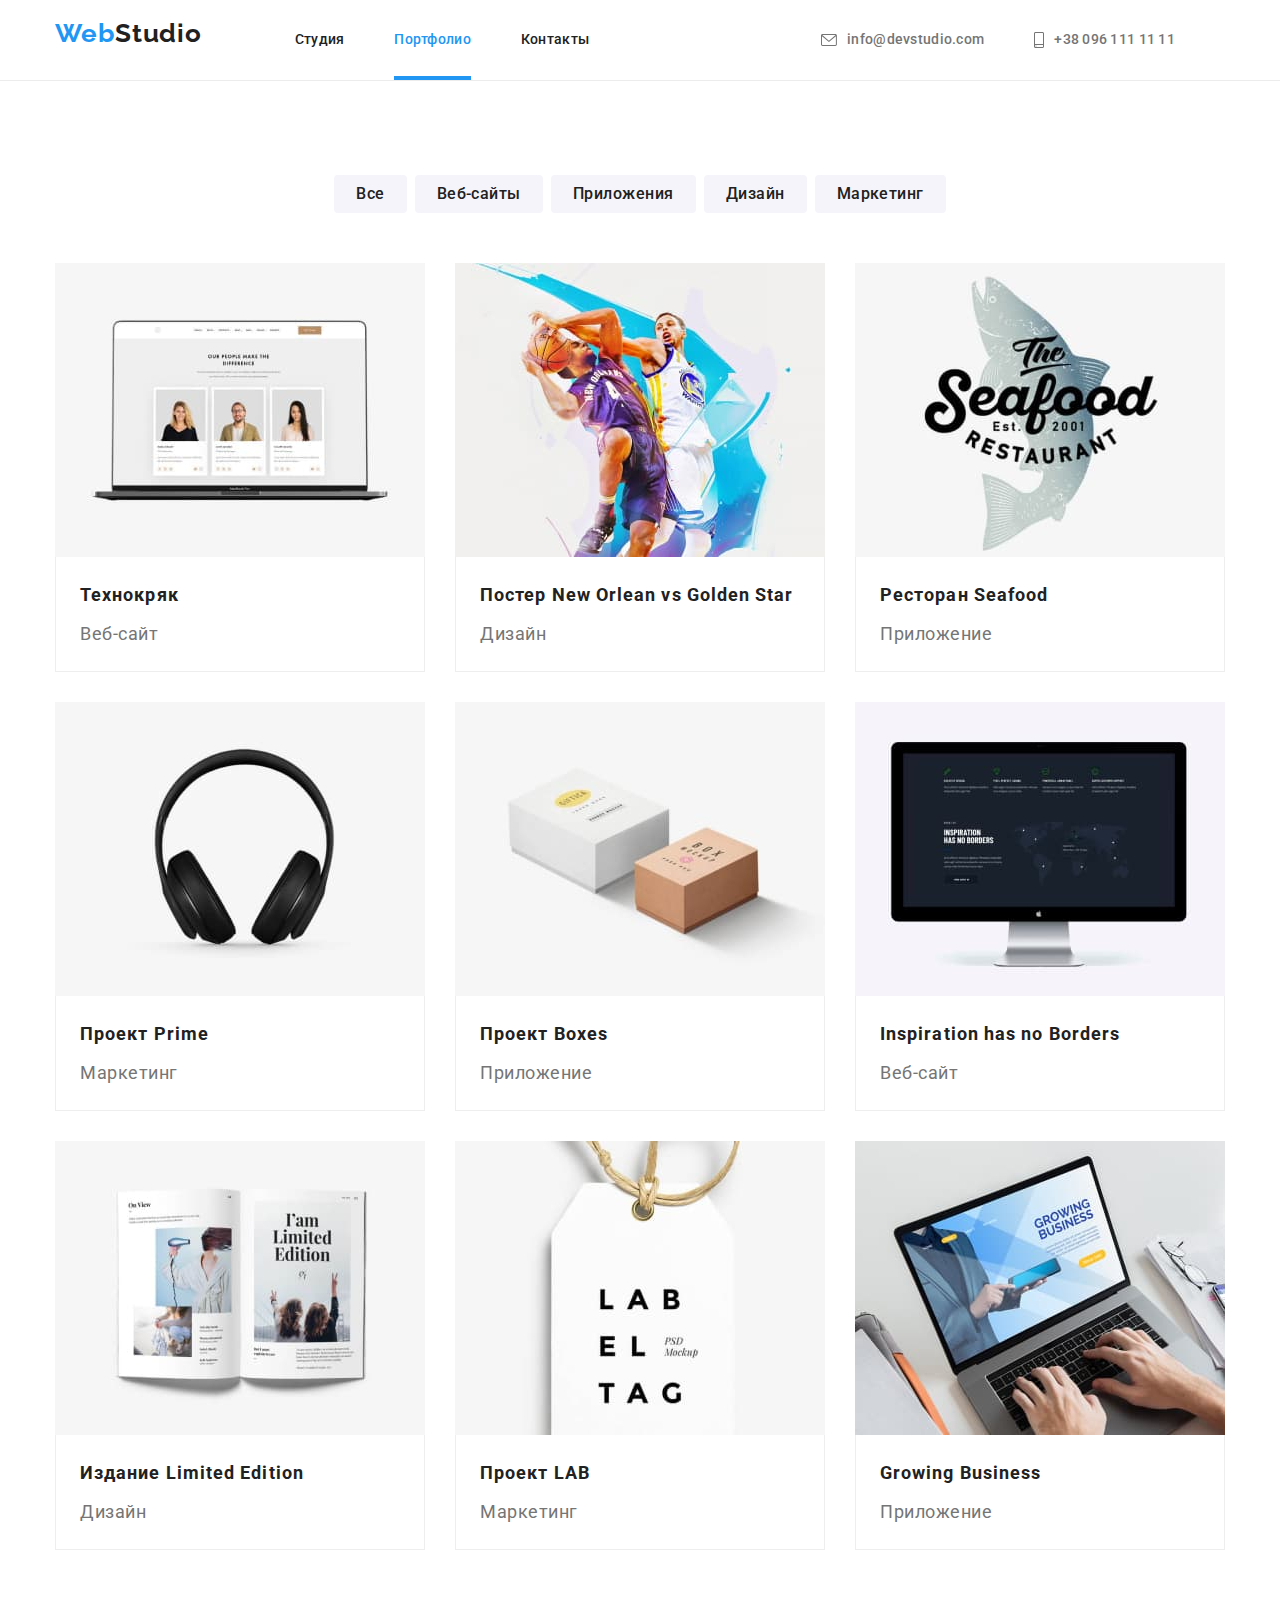
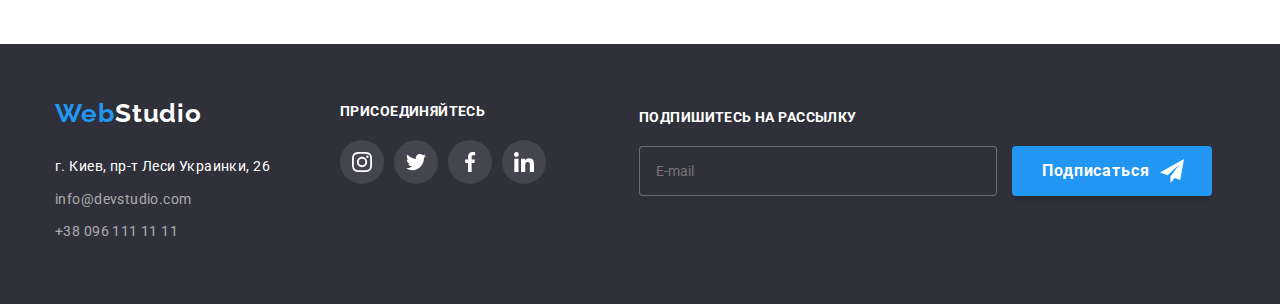
==== commit 397ebfba: "поправила фото" ====
--- a/portfolio.html
+++ b/portfolio.html
@@ -106,8 +106,8 @@
                             ./images/table/img.people-708.jpg 708w,
                             ./images/desktop/img.people-740.jpg 740w,                            
                             ./images/mobile/img.people-900.jpg 900w"
-                            sizes="(min-width: 1200px) 33vw, (min-width: 768px) 50vw, (min-width: 320px) 100vw"
-                             src="./images/desktop/img.people-370.jpg"  alt="Фото людей" height="294">  
+                            sizes="(min-width: 1200px) 370px, (min-width: 768px) 354px, (min-width: 480px) 450px, (min-width: 320px) 100vw"
+                             src="./images/desktop/img.people-370.jpg"  alt="Фото людей">  
                             <p class="thumb__description">Ресурс предлагает комплексные предложения с разным уровнем функционала и сервисов.
                             Все это позволит посетителю получить исчерпывающие сведения о компании или частном лице.</p>
                         </div>                        
@@ -130,7 +130,9 @@
                             ./images/table/img.basketball-708.jpg 708w,
                             ./images/desktop/img.basketball-740.jpg 740w,                            
                             ./images/mobile/img.basketball-900.jpg 900w"
-                            sizes="(min-width: 1200px) 33vw, (min-width: 768px) 50vw, (min-width: 320px) 100vw"
+                 
+                            sizes="(min-width: 1200px) 370px, (min-width: 768px) 354px, (min-width: 480px) 450px, (min-width: 320px) 100vw"
+                          
                             src="./images/desktop/img.basketball-370.jpg"  alt="Баскетболисты в процессе игры">
                             <p class="thumb__description">Ресурс предлагает комплексные предложения с разным уровнем функционала и сервисов.
                             Все это позволит посетителю получить исчерпывающие сведения о компании или частном лице.</p>
@@ -154,7 +156,7 @@
                             ./images/table/img.fish-708.jpg 708w,
                             ./images/desktop/img.fish-740.jpg 740w,                            
                             ./images/mobile/img.fish-900.jpg 900w"
-                            sizes="(min-width: 1200px) 33vw, (min-width: 768px) 50vw, (min-width: 320px) 100vw"
+                            sizes="(min-width: 1200px) 370px, (min-width: 768px) 354px, (min-width: 480px) 450px, (min-width: 320px) 100vw"
                              src="./images/desktop/img.fish-370.jpg"  alt="Эмблема ресторана">
                             <p class="thumb__description">Ресурс предлагает комплексные предложения с разным уровнем функционала и сервисов.
                             Все это позволит посетителю получить исчерпывающие сведения о компании или частном лице.</p>
@@ -179,7 +181,7 @@
                             ./images/table/img.earsphone-708.jpg 708w,
                             ./images/desktop/img.earsphone-740.jpg 740w,                            
                             ./images/mobile/img.earsphone-900.jpg 900w"
-                            sizes="(min-width: 1200px) 33vw, (min-width: 768px) 50vw, (min-width: 320px) 100vw"
+                            sizes="(min-width: 1200px) 370px, (min-width: 768px) 354px, (min-width: 480px) 450px, (min-width: 320px) 100vw"
                              src="./images/desktop/img.earsphone-370.jpg"  alt="Наушники">
                             <p class="thumb__description">Ресурс предлагает комплексные предложения с разным уровнем функционала и сервисов.
                             Все это позволит посетителю получить исчерпывающие сведения о компании или частном лице.</p>  
@@ -203,7 +205,7 @@
                             ./images/table/img.box-708.jpg 708w,
                             ./images/desktop/img.box-740.jpg 740w,                            
                             ./images/mobile/img.box-900.jpg 900w" 
-                            sizes="(min-width: 1200px) 33vw, (min-width: 768px) 50vw, (min-width: 320px) 100vw"
+                            sizes="(min-width: 1200px) 370px, (min-width: 768px) 354px, (min-width: 480px) 450px, (min-width: 320px) 100vw"
                             src="./images/desktop/img.box-370.jpg"  alt="Две коробки">
                             <p class="thumb__description">Ресурс предлагает комплексные предложения с разным уровнем функционала и сервисов.
                             Все это позволит посетителю получить исчерпывающие сведения о компании или частном лице.</p>       
@@ -226,7 +228,7 @@
                             ./images/table/img.comp-708.jpg 708w,
                             ./images/desktop/img.comp-740.jpg 740w,                            
                             ./images/mobile/img.comp-900.jpg 900w" 
-                            sizes="(min-width: 1200px) 33vw, (min-width: 768px) 50vw, (min-width: 320px) 100vw"
+                            sizes="(min-width: 1200px) 370px, (min-width: 768px) 354px, (min-width: 480px) 450px, (min-width: 320px) 100vw"
                              src="./images/desktop/img.comp-370.jpg"  alt="Компьютер" > 
                             <p class="thumb__description">Ресурс предлагает комплексные предложения с разным уровнем функционала и сервисов.
                             Все это позволит посетителю получить исчерпывающие сведения о компании или частном лице.</p>
@@ -249,7 +251,7 @@
                             ./images/table/img.newspaper-708.jpg 708w,
                             ./images/desktop/img.newspaper-740.jpg 740w,                            
                             ./images/mobile/img.newspaper-900.jpg 900w" 
-                            sizes="(min-width: 1200px) 33vw, (min-width: 768px) 50vw, (min-width: 320px) 100vw"
+                            sizes="(min-width: 1200px) 370px, (min-width: 768px) 354px, (min-width: 480px) 450px, (min-width: 320px) 100vw"
                              src="./images/desktop/img.newspaper-370.jpg"  alt="Открытый журнал">
                             <p class="thumb__description">Ресурс предлагает комплексные предложения с разным уровнем функционала и сервисов.
                             Все это позволит посетителю получить исчерпывающие сведения о компании или частном лице.</p>
@@ -272,7 +274,7 @@
                             ./images/table/img.label-708.jpg 708w,
                             ./images/desktop/img.label-740.jpg 740w,                            
                             ./images/mobile/img.label-900.jpg 900w" 
-                            sizes="(min-width: 1200px) 33vw, (min-width: 768px) 50vw, (min-width: 320px) 100vw"
+                            sizes="(min-width: 1200px) 370px, (min-width: 768px) 354px, (min-width: 480px) 450px, (min-width: 320px) 100vw"
                             src="./images/desktop/img.label-370.jpg"  alt="Бирка"> 
                             <p class="thumb__description">Ресурс предлагает комплексные предложения с разным уровнем функционала и сервисов.
                             Все это позволит посетителю получить исчерпывающие сведения о компании или частном лице.</p>
@@ -295,7 +297,7 @@
                             ./images/table/img.notebook-708.jpg 708w,
                             ./images/desktop/img.notebook-740.jpg 740w,                            
                             ./images/mobile/img.notebook-900.jpg 900w"  
-                            sizes="(min-width: 1200px) 33vw, (min-width: 768px) 50vw, (min-width: 320px) 100vw"
+                            sizes="(min-width: 1200px) 370px, (min-width: 768px) 354px, (min-width: 480px) 450px, (min-width: 320px) 100vw"
                             src="./images/desktop/img.notebook-370.jpg"  alt="Ноутбук" >
                             <p class="thumb__description">Ресурс предлагает комплексные предложения с разным уровнем функционала и сервисов.
                              Все это позволит посетителю получить исчерпывающие сведения о компании или частном лице.</p>
--- a/css/main.min.css
+++ b/css/main.min.css
@@ -1,2 +1,2 @@
-:root{--main-font: 'Roboto', sans-serif ;--secondary-font: 'Raleway', sans-serif;--main-font-color: rgba(117, 117, 117, 1);--title-font: rgba(33, 33, 33, 1);--background-header: rgba(255, 255, 255, 1);--background-team: rgba(245, 244, 250, 1);--background-footer: rgba(47, 48, 58, 1);--button-link-color: rgba(33, 150, 243, 1);--button-link-hover: rgba(24, 140, 232, 1);--footer-contacts: rgba(255, 255, 255, 0.6);--icons-color: rgba(175, 177, 184, 1);--сubic: cubic-bezier(0.4, 0, 0.2, 1)}.visually-hidden{position:absolute;white-space:nowrap;width:1px;height:1px;overflow:hidden;border:0;padding:0;clip:rect(0 0 0 0);clip-path:inset(50%);margin:-1px}body{font-family:var(--main-font);color:var(--main-font-color);background-color:var(--background-header)}ul{padding-inline-start:0;margin-block-end:0;margin-block-start:0}.container{max-width:1200px;padding-left:15px;padding-right:15px;margin-left:auto;margin-right:auto}@media screen and (min-width: 480px){.container{width:480px}}@media screen and (min-width: 768px){.container{width:768px}}@media screen and (min-width: 1200px){.container{width:1200px}}h1,h2,h3{margin-top:0;margin-block-end:0;margin-block-start:0}img{display:block;max-width:100%;height:auto}.list{list-style:none}.button{border-radius:4px;border:0;cursor:pointer;font-size:16px;transition-property:background;transition-duration:250ms;transition-timing-function:var(--сubic)}.communication{display:flex;justify-content:center;align-items:center;padding-inline-start:0}.header{font-weight:500;font-size:14px;line-height:1.14;border-bottom:1px solid #ececec;background-color:var(--background-header)}.container__header{display:flex;align-items:center}@media screen and (max-width: 767px){.container__header{display:block;max-width:767px}}@media screen and (min-width: 768px){.container__header{max-width:1200px}}@media screen and (min-width: 1200px){.container__header{max-width:1200px}}.logo{font-family:var(--secondary-font);font-weight:700;font-size:26px;line-height:0.72;letter-spacing:0.03em;text-decoration:none}@media screen and (max-width: 479px){.logo{font-size:24px;line-height:1.67}}.web{display:inline-block;min-width:60px;height:31px;color:var(--button-link-color)}.studio{display:inline-block;min-width:85px;height:31px;margin:0}.nav__btn{position:relative;min-width:40px;height:40px;padding:0;margin-top:10px;margin-bottom:10px;margin-left:auto;border:none;background-color:transparent;z-index:1}.nav__btn.is-active .nav__icon{position:fixed;top:0;right:0;margin-top:10px;margin-right:10px}.nav__btn .nav-icon__close{display:none}.nav__btn.is-active .nav-icon__close{display:block}.nav__btn.is-active .nav-icon__open{display:none}.nav__btn:hover .nav-icon__close,.nav__btn:focus .nav-icon__close{fill:var(--button-link-color)}.nav__btn:hover .nav-icon__open,.nav__btn:focus .nav-icon__open{fill:var(--button-link-color)}@media screen and (min-width: 767px){.nav__btn{display:none}}.nav{display:flex;align-items:center}.logo__nav{padding-top:24px;padding-bottom:25px;margin-right:93px}.studio__nav{color:var(--title-font)}.nav__list{display:flex;padding:0;margin:0}@media screen and (max-width: 767px){.nav__list{display:none}}.nav__item{padding:0;margin-right:50px}.nav-list .nav-list-item:last-child{margin-right:0}.nav__item-menu{font-size:40px;font-weight:500;line-height:1.18;letter-spacing:0.02em;text-align:left;padding:32px 0}@media screen and (max-width: 767px){.nav__item-menu{padding-top:0}}.nav__link{display:block;padding-top:32px;padding-bottom:32px;color:var(--title-font);letter-spacing:0.02em;text-decoration:none;transition-property:color;transition-duration:250ms;transition-timing-function:var(--сubic)}@media screen and (max-width: 767px){.nav__link{padding-top:0;padding-bottom:0}}.nav__link:hover,.nav__link:focus{color:var(--button-link-color)}.link-current{position:relative;display:block;padding:32px 0 28px 0;color:var(--button-link-color);letter-spacing:0.02em;text-decoration:none}@media screen and (max-width: 767px){.link-current{padding:0}}.link-current::after{position:absolute;top:100%;right:0;content:"";width:100%;height:4px;background-color:var(--button-link-color)}@media screen and (max-width: 767px){.link-current::after{display:none}}.contacts{display:flex;padding:0;margin-left:auto;margin-top:0;margin-bottom:0;align-items:center;justify-content:center}@media screen and (max-width: 767px){.contacts{display:none}}@media screen and (min-width: 768px) and (max-width: 1199px){.contacts{display:block}}.contacts__item{margin-right:50px}@media screen and (max-width: 767px){.contacts__item{margin-bottom:32px;margin-right:0}}@media screen and (min-width: 768px) and (max-width: 1199px){.contacts__item{margin-right:0;margin-bottom:10px}}.contacts .contacts-item:last-child{margin-right:0}.contacts__mail{display:flex;align-items:center;height:16px;color:var(--main-font-color);letter-spacing:0.02em;text-decoration:none;transition-property:color;transition-duration:250ms;transition-timing-function:var(--сubic)}@media screen and (max-width: 767px){.contacts__mail{font-size:24px;font-weight:500;line-height:1.17;color:var(--main-font-color)}}@media screen and (min-width: 768px) and (max-width: 1199px){.contacts__mail{font-size:12px;line-height:1.17;text-align:left;margin-bottom:10px}}.contacts__mail:hover,.contacts__mail:focus{color:var(--button-link-color)}.contacts__tel{display:flex;align-items:center;color:var(--main-font-color);letter-spacing:0.02em;text-decoration:none;height:16px;transition-property:color;transition-duration:250ms;transition-timing-function:var(--сubic)}@media screen and (max-width: 479px){.contacts__tel{font-size:24px;line-height:1.17;color:var(--button-link-color)}}@media screen and (min-width: 480px) and (max-width: 767px){.contacts__tel{font-size:34px;line-height:1.17;color:var(--button-link-color)}}@media screen and (min-width: 768px) and (max-width: 1199px){.contacts__tel{display:flex;align-items:center;font-size:12px}}.contacts__tel:hover,.contacts__tel:focus{color:var(--button-link-color)}.contacts-icon{margin-right:10px;fill:currentColor}.hero{padding-top:200px;padding-bottom:200px;text-align:center;max-width:1600px;margin-left:auto;margin-right:auto;background-color:var(--background-footer);background-size:cover;background-repeat:no-repeat;background-position:center}@media screen and (max-width: 767px){.hero{background:linear-gradient(rgba(47,48,58,0.4), rgba(47,48,58,0.4)),url("../images/mobile/img.header-480.jpg")}}@media screen and (max-width: 767px) and (min-device-pixel-ratio: 2), screen and (max-width: 767px) and (min-resolution: 192dpi), screen and (max-width: 767px) and (min-resolution: 2dppx){.hero{background-image:linear-gradient(rgba(47,48,58,0.4), rgba(47,48,58,0.4)),url("../images/mobile/img.header-960.jpg")}}@media screen and (min-width: 768px) and (max-width: 1199px){.hero{background:linear-gradient(rgba(47,48,58,0.4), rgba(47,48,58,0.4)),url("../images/table/img.header-768.jpg")}}@media screen and (min-width: 768px) and (max-width: 1199px) and (min-device-pixel-ratio: 2), screen and (min-width: 768px) and (max-width: 1199px) and (min-resolution: 192dpi), screen and (min-width: 768px) and (max-width: 1199px) and (min-resolution: 2dppx){.hero{background-image:linear-gradient(rgba(47,48,58,0.4), rgba(47,48,58,0.4)),url("../images/table/img.header-1536.jpg")}}@media screen and (min-width: 1200px){.hero{background:linear-gradient(rgba(47,48,58,0.4), rgba(47,48,58,0.4)),url("../images/desktop/img.header-1600.jpg")}}@media screen and (min-width: 1200px) and (min-device-pixel-ratio: 2), screen and (min-width: 1200px) and (min-resolution: 192dpi), screen and (min-width: 1200px) and (min-resolution: 2dppx){.hero{background-image:linear-gradient(rgba(47,48,58,0.4), rgba(47,48,58,0.4)),url("../images/desktop/img.header-3200.jpg")}}.hero__title{max-width:696px;margin-left:auto;margin-right:auto;margin-bottom:30px;font-weight:900;font-size:44px;line-height:1.36;letter-spacing:0.06em;color:var(--background-header)}@media screen and (max-width: 480px){.hero__title{font-size:26px;line-height:1.62;display:block;max-width:360px}}@media screen and (min-width: 480px) and (max-width: 768px){.hero__title{font-size:26px;line-height:1.62;max-width:360px}}.hero__button{display:inline-block;padding:10px 32px;min-width:201px;font-weight:700;line-height:1.88;letter-spacing:0.06em;background-color:var(--button-link-color);color:var(--background-header);box-shadow:0px 4px 4px 0px rgba(0,0,0,0.15)}.hero__button:hover,.hero__button:focus{background-color:var(--button-link-hover)}.peculiarities{padding-top:94px;padding-bottom:94px}@media screen and (max-width: 1199px){.peculiarities{padding-top:60px;padding-bottom:60px}}.peculiarities__title{margin-bottom:10px;font-weight:700;font-size:14px;line-height:1.14;letter-spacing:0.03em;color:var(--title-font)}@media screen and (max-width: 767px){.peculiarities__title{text-align:center}}.peculiarities__list{display:flex;padding:0;margin:0}@media screen and (max-width: 767px){.peculiarities__list{display:block}}@media screen and (min-width: 768px) and (max-width: 1199px){.peculiarities__list{display:flex;flex-wrap:wrap;justify-content:center}}.peculiarities__item{margin-right:30px}@media screen and (max-width: 479px){.peculiarities__item{margin-left:auto;margin-right:auto}}@media screen and (min-width: 480px) and (max-width: 767px){.peculiarities__item{margin-right:auto;margin-left:auto;margin-bottom:30px}}@media screen and (min-width: 768px) and (max-width: 1199px){.peculiarities__item{max-width:354px;margin-right:30px;margin-bottom:30px}.peculiarities__item:nth-child(2n){margin-right:0}.peculiarities__item:nth-last-child(-n+2){margin-bottom:0}}@media screen and (min-width: 768px) and (max-width: 1199px) and (min-width: 1200px){.peculiarities__item .peculiarities__list .peculiarities__item:last-child{margin-right:0;width:270px}}.peculiarities__container{display:flex;align-items:center;justify-content:center;height:120px;background-color:#f5f4fa;margin-bottom:30px;color:var(--title-font)}@media screen and (max-width: 479px){.peculiarities__container{max-width:450px;margin-left:auto;margin-right:auto}}@media screen and (min-width: 480px) and (max-width: 767px){.peculiarities__container{min-width:450px;margin-left:auto;margin-right:auto}}@media screen and (min-width: 768px) and (max-width: 1199px){.peculiarities__container{max-width:354px}}@media screen and (min-width: 1200px){.peculiarities__container{width:270px}}.peculiarities__text{display:inline-block;margin:0;font-size:14px;line-height:1.71;letter-spacing:0.03em;color:var(--main-font-color)}.services{display:none;padding-top:0px;padding-bottom:94px;margin:0 auto;text-align:center}@media screen and (min-width: 1200px){.services{display:block}}.services__title{margin-left:auto;margin-right:auto;margin-bottom:50px;font-weight:700;font-size:36px;line-height:1.17;letter-spacing:0.03em;color:var(--title-font)}.services__list{display:flex;padding:0;margin-block-start:0;margin-block-end:0;padding-inline-start:0}.services__item{position:relative;width:370px;margin-right:30px}.services__describe{position:absolute;bottom:0;left:0;width:100%;padding-top:27px;padding-bottom:27px;font-size:14px;line-height:1.14;font-weight:700;letter-spacing:0.03em;color:var(--background-header);background-color:rgba(47,48,58,0.8)}.services__list .services__item:last-child{margin-right:0}.team{padding-top:94px;padding-bottom:94px;background-color:var(--background-team);text-align:center}@media screen and (max-width: 1199px){.team{padding-top:60px;padding-bottom:60px}}.team__title{margin-left:auto;margin-right:auto;margin-bottom:50px;font-weight:700;font-size:36px;line-height:1.17;letter-spacing:0.03em;color:var(--title-font)}@media screen and (max-width: 1199px){.team__title{font-size:28px;font-weight:700;line-height:1.18;margin-bottom:30px}}.team__list{padding-left:0;margin-top:0;margin-bottom:0;margin-right:0;text-align:center}@media screen and (max-width: 767px){.team__list{display:block;margin-left:auto;margin-right:auto}}@media screen and (min-width: 768px) and (max-width: 1199px){.team__list{display:flex;flex-basis:calc((100% - 4 * 15px) / 2);flex-wrap:wrap;justify-content:center}}@media screen and (min-width: 1200px){.team__list{display:flex}}.team__item{margin-right:30px;box-shadow:0px 2px 1px 0px rgba(0,0,0,0.2),0px 1px 1px 0px rgba(0,0,0,0.14),0px 1px 3px 0px rgba(0,0,0,0.12);border-radius:0 0 4px 4px}@media screen and (max-width: 767px){.team__item{max-width:450px;margin-right:auto;margin-left:auto;margin-bottom:30px}.team__item:last-child{margin-bottom:0}}@media screen and (min-width: 768px) and (max-width: 1199px){.team__item{flex-basis:calc((100% - 4 * 15px) / 2);min-width:354px;margin-bottom:30px}.team__item:nth-child(2n){margin-right:0}}@media screen and (min-width: 1200px){.team__item{min-width:270px}}@media screen and (max-width: 479px){.team__photo{margin-right:auto;margin-left:auto}}.card{padding-top:30px;padding-bottom:30px;background-color:var(--background-header);border-radius:0 0 4px 4px}@media screen and (max-width: 767px){.card{max-width:450px}}.card__title{display:inline-block;margin-top:0;margin-bottom:10px;font-weight:500;font-size:16px;line-height:1.19;letter-spacing:0.03em;color:var(--title-font);text-align:center}.card__text{margin-top:0;margin-bottom:16px;font-size:16px;line-height:1.19;letter-spacing:0.03em;color:var(--main-font-color)}.communication__item{margin-right:10px;border-radius:50%;width:44px;height:44px}.communication__item:last-child{margin-right:0}.communication__link{display:flex;justify-content:center;align-items:center;width:100%;height:100%;border-radius:50%;transition-property:color, background;transition-duration:250ms;transition-timing-function:var(--сubic)}.team-communication__link{color:var(--icons-color);background-color:var(--background-header)}.team-communication__link:hover,.team-communication__link:focus{color:var(--background-header);background-color:var(--button-link-color)}.communication__icon{fill:currentColor}.communication__link--dark{color:var(--background-header);background-color:rgba(255,255,255,0.1)}.communication__link--dark:hover,.communication__link--dark:focus{background-color:var(--button-link-color)}.communication__icon--dark{fill:currentColor}.clients{padding-top:94px;padding-bottom:94px;text-align:center}@media screen and (max-width: 1199px){.clients{padding-top:60px;padding-bottom:60px}}.clients__title{font-size:36px;font-weight:700;line-height:1.17;letter-spacing:0.03em;color:var(--title-font);margin-bottom:50px}@media screen and (max-width: 1199px){.clients__title{font-size:28px;line-height:1.18;text-align:center;margin-bottom:30px}}.clients__list{display:flex;justify-content:center;list-style:none;margin-top:0;margin-bottom:0;margin-left:auto;margin-right:auto}@media screen and (max-width: 1199px){.clients__list{flex-wrap:wrap}}.clients__item{margin-right:30px;height:92px;border-color:var(--icons-color);border-radius:4px}@media screen and (max-width: 479px){.clients__item{flex-basis:calc((100% - 4 * 15px) / 2);max-width:210px;margin-bottom:30px}.clients__item:nth-child(2n){margin-right:0}}@media screen and (min-width: 480px) and (max-width: 767px){.clients__item{flex-basis:calc((100% - 4 * 15px) / 2);margin-bottom:30px;min-width:210px}.clients__item:nth-child(2n){margin-right:0}}@media screen and (min-width: 768px) and (max-width: 1199px){.clients__item{flex-basis:calc((100% - 6 * 15px) / 3);margin-bottom:30px;min-width:226px}.clients__item:nth-child(3n){margin-right:0}.clients__item:nth-last-child(-n+3){margin-bottom:0}}@media screen and (min-width: 1200px){.clients__item{width:170px;margin-right:30px}.clients__item:nth-child(6){margin-right:0}}.clients__link{display:flex;justify-content:center;align-items:center;width:100%;height:100%;color:var(--icons-color);border:solid 1px;transition-property:color;transition-duration:250ms;transition-timing-function:var(--сubic)}.clients__link:hover,.clients__link:focus{color:var(--button-link-color)}.clients__icon{fill:currentColor}.footer{margin:0 auto;padding-top:60px;padding-bottom:60px;background-color:var(--background-footer);font-size:14px;line-height:1.71;letter-spacing:0.03em}.footer__container{display:flex}@media screen and (max-width: 767px){.footer__container{flex-direction:column;align-items:center;justify-content:center}}@media screen and (min-width: 768px) and (max-width: 1199px){.footer__container{display:block;text-align:center}}@media screen and (min-width: 1200px){.footer__container{align-items:baseline}}.container__common{display:flex}@media screen and (max-width: 767px){.container__common{flex-direction:column}}@media screen and (min-width: 768px) and (max-width: 1199px){.container__common{justify-content:space-between;margin-bottom:60px;margin-left:80px;margin-right:80px}}.container__address{display:block}@media screen and (max-width: 767px){.container__address{text-align:center}}.logo__address{display:inline-block;padding:0;margin-bottom:20px}.address__studio{color:var(--background-header)}.address{font-style:normal;color:var(--background-header)}.address__direction{display:inline-block;margin-top:0;margin-bottom:8px;margin-block-start:0;margin-block-end:0}@media screen and (min-width: 768px){.address__direction{margin-bottom:9px}}.address__list{padding-left:0;margin-top:0%;margin-bottom:0%;list-style:none}.address__item{margin-top:0;margin-bottom:9px}@media screen and (max-width: 767px){.address__item{margin-bottom:8px}}.address__item:last-child{margin-bottom:0}.address__item:last-child{margin-bottom:0}.address__contact{display:block;padding:0;text-decoration:none;color:var(--footer-contacts);transition-property:color;transition-duration:250ms;transition-timing-function:var(--сubic)}.address__contact:hover,.address__contact:focus{color:var(--button-link-color)}.connect{margin-left:70px}@media screen and (max-width: 767px){.connect{margin-left:0;text-align:center}}.connect__title{display:block;color:var(--background-header);font-size:14px;line-height:1.14;font-weight:700;margin-top:0;margin-bottom:20px}@media screen and (max-width: 767px){.connect__title{margin-top:60px;margin-bottom:20px}}.subscribe{margin-left:0}@media screen and (max-width: 767px){.subscribe{text-align:center}}@media screen and (min-width: 1200px){.subscribe{margin-left:93px}}.subscribe__call{display:block;color:var(--background-header);line-height:1.14;font-weight:700;margin-top:0;margin-bottom:20px}@media screen and (max-width: 767px){.subscribe__call{margin-top:60px;margin-bottom:20px}}.subscribe__field{height:50px;border:1px solid rgba(255,255,255,0.3);border-radius:4px;background-color:var(--background-footer);padding:15px 16px;color:var(--footer-contacts);outline:transparent;transition-duration:250ms;transition-timing-function:var(--сubic)}@media screen and (max-width: 479px){.subscribe__field{max-width:358px;display:block;margin-bottom:20px;margin-left:auto;margin-right:auto}}@media screen and (min-width: 480px) and (max-width: 767px){.subscribe__field{min-width:358px;display:block;margin-bottom:20px;margin-left:auto;margin-right:auto}}@media screen and (min-width: 768px) and (max-width: 1199px){.subscribe__field{min-width:450px;display:block;margin-bottom:20px;margin-left:auto;margin-right:auto}}@media screen and (min-width: 1200px){.subscribe__field{width:358px}}.subscribe__field:hover,.subscribe__field:focus{border-color:var(--button-link-color)}.submit{position:relative;min-width:200px;padding:10px 62px 10px 29px;margin-left:0;font-weight:700;line-height:1.88;letter-spacing:0.06em;background-color:var(--button-link-color);color:var(--background-header);box-shadow:0px 4px 4px 0px rgba(0,0,0,0.15)}@media screen and (min-width: 1200px){.submit{margin-left:12px}}.submit:hover,.submit:focus{background-color:var(--button-link-hover)}.submit__icon{position:absolute;top:0;right:0;margin-top:13px;margin-right:28px;fill:var(--background-header)}.backdrop{position:fixed;top:0;left:0;width:100%;height:100%;background-color:rgba(0,0,0,0.2);opacity:1;pointer-events:initial;visibility:visible;transition:opacity 250ms var(--сubic);z-index:10}.backdrop.is-hidden{opacity:0;pointer-events:none}.modal{position:absolute;top:50%;left:50%;transform:translate(-50%, -50%) scale(1);transition:transform 250ms var(--сubic);padding:40px 40px 40px 41px;border:1px;border-color:rgba(0,0,0,0.1);border-radius:4px;background-color:var(--background-header);box-shadow:0px 2px 1px 0px rgba(0,0,0,0.2);box-shadow:0px 1px 1px 0px rgba(0,0,0,0.14);box-shadow:0px 1px 3px 0px rgba(0,0,0,0.12)}@media screen and (max-width: 767px){.modal{max-width:450px;height:auto}}@media screen and (min-width: 768px) and (max-width: 1199px){.modal{max-width:450px;height:609px}}@media screen and (min-width: 1200px){.modal{width:528px;height:581px}}.backdrop.is-hidden .modal{transform:translate(-50%, -50%) scale(0.4);transition:transform 250ms var(--сubic)}.close{display:flex;justify-content:center;align-items:center;position:absolute;top:8px;right:8px;padding:0;width:30px;height:30px;border-radius:50%;border:1px solid;border-color:rgba(0,0,0,0.1);cursor:pointer;background-color:var(--background-header);transition-duration:250ms;transition-timing-function:var(--сubic)}.close:hover .close__icon,.close:focus .close__icon{fill:var(--button-link-color)}@media screen and (min-width: 320px) and (max-width: 479px){.close{top:18px}}.close__icon{position:absolute;transition-duration:250ms;transition-timing-function:var(--сubic)}@media screen and (max-width: 479px){.application{max-width:370px}}@media screen and (min-width: 480px) and (max-width: 1199px){.application{min-width:370px}}@media screen and (min-width: 1200px){.application{min-width:448px}}.application__title{display:inline-block;color:var(--title-font);font-size:20px;font-weight:700;line-height:1.15;letter-spacing:0.03em;text-align:center;margin-bottom:12px}.application__field{display:flex;flex-direction:column;font-size:12px;line-height:1.17;letter-spacing:0.01em}.application__label{margin-bottom:4px}.application__input{margin:0;padding:12px 15px 12px 42px;border:1px solid;border-color:rgba(33,33,33,0.2);border-radius:4px;outline:transparent}@media screen and (max-width: 479px){.application__input{max-width:370px}}@media screen and (min-width: 480px) and (max-width: 1199px){.application__input{min-width:370px}}@media screen and (min-width: 1200px){.application__input{min-width:448px}}.application__input:hover,.application__input:focus-within{border-color:var(--button-link-color)}.application__input:hover+.application__icon,.application__input:focus-within+.application__icon{fill:var(--button-link-color)}.icon-box{position:relative;margin-bottom:10px}@media screen and (max-width: 479px){.icon-box{max-width:370px}}@media screen and (min-width: 480px) and (max-width: 1199px){.icon-box{min-width:370px}}@media screen and (min-width: 1200px){.icon-box{min-width:448px}}.application__icon{position:absolute;left:0;top:0;margin-left:12px;margin-top:11px;margin-bottom:11px;fill:var(--title-font);transition-duration:250ms;transition-timing-function:var(--сubic)}input[type="checkbox"]{margin-right:8px}.comment{padding:12px 16px;margin:0;margin-bottom:20px;border:1px solid;border-radius:4px;resize:none;font-size:12px;line-height:1.17;letter-spacing:0.01em;border-color:rgba(33,33,33,0.2);transition-duration:250ms;transition-timing-function:var(--сubic);outline:none}.comment:hover,.comment:focus-within{border-color:var(--button-link-color)}.comment::placeholder{font-size:12px;line-height:1.17;letter-spacing:0.01em}.agree{display:flex;justify-content:center;align-items:center;line-height:1.71;letter-spacing:0.03em;font-size:14px}@media screen and (max-width: 479px){.agree{display:block}}@media screen and (max-width: 1199px){.agree{line-height:1.67;letter-spacing:0.03em;font-size:12px}}.checkbox{position:absolute;white-space:nowrap;width:1px;height:1px;overflow:hidden;border:0;padding:0;clip:rect(0 0 0 0);clip-path:inset(50%);margin:-1px}.checkbox:checked+.span-box{background-color:var(--button-link-color);background-size:contain;background-origin:border-box;border-color:var(--button-link-color)}.span-box{display:inline-block;position:relative;border:solid 2px var(--title-font);border-radius:2px;height:17px;width:17px;margin-top:4px;margin-bottom:4px;margin-right:8px}@media screen and (max-width: 479px){.span-box{margin-bottom:0}}.checkbox__icon{position:absolute;left:-1px;top:-1px}.application__link{display:inline-block;margin-left:5px;color:var(--button-link-color);line-height:1.71;letter-spacing:0.03em;font-size:14px}@media screen and (max-width: 1199px){.application__link{line-height:1.67;letter-spacing:0.03em;font-size:12px}}.application__link:hover,.application__link:focus{color:var(--button-link-hover);transition-duration:250ms;transition-timing-function:var(--сubic)}.send{display:block;min-width:200px;padding:10px 55px 10px 56px;margin-top:30px;margin-left:auto;margin-right:auto;font-weight:700;line-height:1.88;letter-spacing:0.06em;background-color:var(--button-link-color);color:var(--background-header);box-shadow:0px 4px 4px 0px rgba(0,0,0,0.15)}.send:hover,.send:focus{background-color:var(--button-link-hover)}@media screen and (min-width: 320px) and (max-width: 479px){.send{margin-top:10px}}.filters__list{display:flex;justify-content:center;margin-block-start:0;margin-block-end:0;margin-bottom:50px;list-style:none;padding:0;padding-inline-start:0}@media screen and (max-width: 767px){.filters__list{flex-wrap:wrap;justify-content:flex-start;margin-bottom:40px}}.filters__item{margin-right:8px}@media screen and (max-width: 767px){.filters__item{margin-bottom:15px}.filters__item:nth-last-child(-n+2){margin-bottom:0}}.filters__list .filters__item:last-child{margin-right:0}.filters__button{padding:6px 22px;background-color:var(--background-team);color:var(--title-font);font-weight:500;line-height:1.63;letter-spacing:0.03em;box-shadow:none}.filters__button:hover,.filters__button:focus{background-color:var(--button-link-color);color:var(--background-header);box-shadow:0px 2px 2px 0px rgba(0,0,0,0.12),0px 1px 2px 0px rgba(0,0,0,0.08),0px 3px 1px 0px rgba(0,0,0,0.1)}.portfolio{background-color:var(--background-color);padding-top:94px;padding-bottom:94px}@media screen and (max-width: 1199px){.portfolio{padding-top:60px;padding-bottom:60px}}.portfolio__list{padding:0;margin:0;display:flex;flex-wrap:wrap;margin-left:auto;margin-right:auto}@media screen and (min-width: 1200px){.portfolio__list{justify-content:space-between}}.portfolio__item{margin-bottom:30px}@media screen and (max-width: 479px){.portfolio__item{max-width:450px;margin-left:auto;margin-right:auto}}@media screen and (min-width: 480px) and (max-width: 767px){.portfolio__item{max-width:450px;margin-left:auto;margin-right:auto}.portfolio__item:last-child{margin-bottom:0}}@media screen and (min-width: 768px) and (max-width: 1199px){.portfolio__item{flex-basis:calc((100% - 6 *15px) / 2);min-width:354px;margin-right:30px}.portfolio__item:nth-last-child(-n+1){margin-bottom:0}.portfolio__item:nth-child(2n){margin-right:0}}@media screen and (min-width: 1200px){.portfolio__item{flex-basis:calc((100% - 6 * 15px) / 3);min-width:370px}.portfolio__item:nth-child(3n){margin-right:0}.portfolio__item:nth-last-child(-n+3){margin-bottom:0}}.portfolio__item:hover .thumb__description{transform:translateY(0)}.portfolio__link{display:flex;flex-direction:column;height:100%;text-decoration:none;box-shadow:none;transition-property:box-shadow;transition-duration:250ms;transition-timing-function:var(--сubic)}.portfolio__link:hover{box-shadow:1px 4px 6px 0px rgba(0,0,0,0.16),0px 4px 4px 0px rgba(0,0,0,0.06),0px 1px 1px 0px rgba(0,0,0,0.12)}.portfolio__link:focus{color:var(--button-link-color)}.thumb{position:relative;overflow:hidden}.thumb__title{margin-bottom:4px;font-weight:700;font-size:18px;line-height:2;letter-spacing:0.06em;color:var(--title-font)}.thumb__text{margin-top:0;margin-bottom:0;font-size:18px;line-height:1.88;letter-spacing:0.03em;color:var(--main-font-color)}.thumb__description{position:absolute;left:0;top:0;height:100%;margin:0;margin-block-start:0;margin-block-end:0;font-size:18px;line-height:1.56;letter-spacing:0.03em;text-align:left;color:var(--background-header);background-color:rgba(33,150,243,0.9);transform:translateY(101%);transition-duration:250ms;transition-timing-function:var(--сubic)}@media screen and (min-width: 320px){.thumb__description{padding:77px 24px}}@media screen and (min-width: 480px){.thumb__description{padding:77px 24px}}@media screen and (min-width: 768px){.thumb__description{padding:49px 24px 77px 24px}}@media screen and (min-width: 1200px){.thumb__description{padding:63px 24px}}.thumb__basis{flex-grow:1;padding-top:20px;padding-bottom:20px;padding-left:24px;padding-right:24px;border-bottom:1px solid #eee;border-left:1px solid #eee;border-right:1px solid #eee}@media screen and (max-width: 767px){.thumb__basis{flex-grow:1}}@media screen and (min-width: 768px) and (max-width: 1199px){.thumb__basis{flex-grow:1}}@media screen and (min-width: 1200px){.thumb__basis{max-width:370px}}.container__menu{position:fixed;margin-left:auto;margin-right:auto;padding:48px 40px}@media screen and (max-width: 767px){.container__menu{display:none;position:fixed;right:0;top:0;width:100%;height:100%;background-color:var(--background-header)}.container__menu.is-open{display:block}}@media screen and (min-width: 768px){.container__menu{display:none}}.menu__item{padding-top:100px;padding-bottom:32px}.menu__item:last-child{padding-top:0;padding-bottom:0}.mobile{display:flex;align-items:center;margin-top:64px}@media screen and (min-width: 768px){.mobile{display:none}}.mobile__item{padding-right:10px;padding-left:10px;border-right:1px solid rgba(33,33,33,0.2)}.mobile__item:last-child{border:none;padding-right:0}.mobile__item:nth-child(1){padding-left:0}.mobile__link{color:var(--button-link-color);font-size:18px;font-weight:500;line-height:1.22;letter-spacing:0.02em;text-decoration:none}@media screen and (max-width: 479px){.mobile__link{font-size:10px}}
+:root{--main-font: 'Roboto', sans-serif ;--secondary-font: 'Raleway', sans-serif;--main-font-color: rgba(117, 117, 117, 1);--title-font: rgba(33, 33, 33, 1);--background-header: rgba(255, 255, 255, 1);--background-team: rgba(245, 244, 250, 1);--background-footer: rgba(47, 48, 58, 1);--button-link-color: rgba(33, 150, 243, 1);--button-link-hover: rgba(24, 140, 232, 1);--footer-contacts: rgba(255, 255, 255, 0.6);--icons-color: rgba(175, 177, 184, 1);--сubic: cubic-bezier(0.4, 0, 0.2, 1)}.visually-hidden{position:absolute;white-space:nowrap;width:1px;height:1px;overflow:hidden;border:0;padding:0;clip:rect(0 0 0 0);clip-path:inset(50%);margin:-1px}body{font-family:var(--main-font);color:var(--main-font-color);background-color:var(--background-header)}ul{padding-inline-start:0;margin-block-end:0;margin-block-start:0}.container{max-width:1200px;padding-left:15px;padding-right:15px;margin-left:auto;margin-right:auto}@media screen and (min-width: 480px){.container{width:480px}}@media screen and (min-width: 768px){.container{width:768px}}@media screen and (min-width: 1200px){.container{width:1200px}}h1,h2,h3{margin-top:0;margin-block-end:0;margin-block-start:0}img{display:block;max-width:100%;height:auto}.list{list-style:none}.button{border-radius:4px;border:0;cursor:pointer;font-size:16px;transition-property:background;transition-duration:250ms;transition-timing-function:var(--сubic)}.communication{display:flex;justify-content:center;align-items:center;padding-inline-start:0}.header{font-weight:500;font-size:14px;line-height:1.14;border-bottom:1px solid #ececec;background-color:var(--background-header)}.container__header{display:flex;align-items:center}@media screen and (max-width: 767px){.container__header{display:block;max-width:767px}}@media screen and (min-width: 768px){.container__header{max-width:1200px}}@media screen and (min-width: 1200px){.container__header{max-width:1200px}}.logo{font-family:var(--secondary-font);font-weight:700;font-size:26px;line-height:0.72;letter-spacing:0.03em;text-decoration:none}@media screen and (max-width: 479px){.logo{font-size:24px;line-height:1.67}}.web{display:inline-block;min-width:60px;height:31px;color:var(--button-link-color)}.studio{display:inline-block;min-width:85px;height:31px;margin:0}.nav__btn{position:relative;min-width:40px;height:40px;padding:0;margin-top:10px;margin-bottom:10px;margin-left:auto;border:none;background-color:transparent;z-index:1}.nav__btn.is-active .nav__icon{position:fixed;top:0;right:0;margin-top:10px;margin-right:10px}.nav__btn .nav-icon__close{display:none}.nav__btn.is-active .nav-icon__close{display:block}.nav__btn.is-active .nav-icon__open{display:none}.nav__btn:hover .nav-icon__close,.nav__btn:focus .nav-icon__close{fill:var(--button-link-color)}.nav__btn:hover .nav-icon__open,.nav__btn:focus .nav-icon__open{fill:var(--button-link-color)}@media screen and (min-width: 767px){.nav__btn{display:none}}.nav{display:flex;align-items:center}.logo__nav{padding-top:24px;padding-bottom:25px;margin-right:93px}.studio__nav{color:var(--title-font)}.nav__list{display:flex;padding:0;margin:0}@media screen and (max-width: 767px){.nav__list{display:none}}.nav__item{padding:0;margin-right:50px}.nav-list .nav-list-item:last-child{margin-right:0}.nav__item-menu{font-size:40px;font-weight:500;line-height:1.18;letter-spacing:0.02em;text-align:left;padding:32px 0}@media screen and (max-width: 767px){.nav__item-menu{padding-top:0}}.nav__link{display:block;padding-top:32px;padding-bottom:32px;color:var(--title-font);letter-spacing:0.02em;text-decoration:none;transition-property:color;transition-duration:250ms;transition-timing-function:var(--сubic)}@media screen and (max-width: 767px){.nav__link{padding-top:0;padding-bottom:0}}.nav__link:hover,.nav__link:focus{color:var(--button-link-color)}.link-current{position:relative;display:block;padding:32px 0 28px 0;color:var(--button-link-color);letter-spacing:0.02em;text-decoration:none}@media screen and (max-width: 767px){.link-current{padding:0}}.link-current::after{position:absolute;top:100%;right:0;content:"";width:100%;height:4px;background-color:var(--button-link-color)}@media screen and (max-width: 767px){.link-current::after{display:none}}.contacts{display:flex;padding:0;margin-left:auto;margin-top:0;margin-bottom:0;align-items:center;justify-content:center}@media screen and (max-width: 767px){.contacts{display:none}}@media screen and (min-width: 768px) and (max-width: 1199px){.contacts{display:block}}.contacts__item{margin-right:50px}@media screen and (max-width: 767px){.contacts__item{margin-bottom:32px;margin-right:0}}@media screen and (min-width: 768px) and (max-width: 1199px){.contacts__item{margin-right:0;margin-bottom:10px}}.contacts .contacts-item:last-child{margin-right:0}.contacts__mail{display:flex;align-items:center;height:16px;color:var(--main-font-color);letter-spacing:0.02em;text-decoration:none;transition-property:color;transition-duration:250ms;transition-timing-function:var(--сubic)}@media screen and (max-width: 767px){.contacts__mail{font-size:24px;font-weight:500;line-height:1.17;color:var(--main-font-color)}}@media screen and (min-width: 768px) and (max-width: 1199px){.contacts__mail{font-size:12px;line-height:1.17;text-align:left;margin-bottom:10px}}.contacts__mail:hover,.contacts__mail:focus{color:var(--button-link-color)}.contacts__tel{display:flex;align-items:center;color:var(--main-font-color);letter-spacing:0.02em;text-decoration:none;height:16px;transition-property:color;transition-duration:250ms;transition-timing-function:var(--сubic)}@media screen and (max-width: 479px){.contacts__tel{font-size:24px;line-height:1.17;color:var(--button-link-color)}}@media screen and (min-width: 480px) and (max-width: 767px){.contacts__tel{font-size:34px;line-height:1.17;color:var(--button-link-color)}}@media screen and (min-width: 768px) and (max-width: 1199px){.contacts__tel{display:flex;align-items:center;font-size:12px}}.contacts__tel:hover,.contacts__tel:focus{color:var(--button-link-color)}.contacts-icon{margin-right:10px;fill:currentColor}.hero{padding-top:200px;padding-bottom:200px;text-align:center;max-width:1600px;margin-left:auto;margin-right:auto;background-color:var(--background-footer);background-size:cover;background-repeat:no-repeat;background-position:center}@media screen and (max-width: 767px){.hero{background:linear-gradient(rgba(47,48,58,0.4), rgba(47,48,58,0.4)),url("../images/mobile/img.header-480.jpg");background-size:cover;background-repeat:no-repeat;background-position:center}}@media screen and (max-width: 767px) and (min-device-pixel-ratio: 2), screen and (max-width: 767px) and (min-resolution: 192dpi), screen and (max-width: 767px) and (min-resolution: 2dppx){.hero{background-image:linear-gradient(rgba(47,48,58,0.4), rgba(47,48,58,0.4)),url("../images/mobile/img.header-960.jpg")}}@media screen and (min-width: 768px) and (max-width: 1199px){.hero{background:linear-gradient(rgba(47,48,58,0.4), rgba(47,48,58,0.4)),url("../images/table/img.header-768.jpg");background-size:cover;background-repeat:no-repeat;background-position:center}}@media screen and (min-width: 768px) and (max-width: 1199px) and (min-device-pixel-ratio: 2), screen and (min-width: 768px) and (max-width: 1199px) and (min-resolution: 192dpi), screen and (min-width: 768px) and (max-width: 1199px) and (min-resolution: 2dppx){.hero{background-image:linear-gradient(rgba(47,48,58,0.4), rgba(47,48,58,0.4)),url("../images/table/img.header-1536.jpg")}}@media screen and (min-width: 1200px){.hero{background:linear-gradient(rgba(47,48,58,0.4), rgba(47,48,58,0.4)),url("../images/desktop/img.header-1600.jpg");background-size:cover;background-repeat:no-repeat;background-position:center}}@media screen and (min-width: 1200px) and (min-device-pixel-ratio: 2), screen and (min-width: 1200px) and (min-resolution: 192dpi), screen and (min-width: 1200px) and (min-resolution: 2dppx){.hero{background-image:linear-gradient(rgba(47,48,58,0.4), rgba(47,48,58,0.4)),url("../images/desktop/img.header-3200.jpg")}}.hero__title{max-width:696px;margin-left:auto;margin-right:auto;margin-bottom:30px;font-weight:900;font-size:44px;line-height:1.36;letter-spacing:0.06em;color:var(--background-header)}@media screen and (max-width: 480px){.hero__title{font-size:26px;line-height:1.62;display:block;max-width:360px}}@media screen and (min-width: 480px) and (max-width: 768px){.hero__title{font-size:26px;line-height:1.62;max-width:360px}}.hero__button{display:inline-block;padding:10px 32px;min-width:201px;font-weight:700;line-height:1.88;letter-spacing:0.06em;background-color:var(--button-link-color);color:var(--background-header);box-shadow:0px 4px 4px 0px rgba(0,0,0,0.15)}.hero__button:hover,.hero__button:focus{background-color:var(--button-link-hover)}.peculiarities{padding-top:94px;padding-bottom:94px}@media screen and (max-width: 1199px){.peculiarities{padding-top:60px;padding-bottom:60px}}.peculiarities__title{margin-bottom:10px;font-weight:700;font-size:14px;line-height:1.14;letter-spacing:0.03em;color:var(--title-font)}@media screen and (max-width: 767px){.peculiarities__title{text-align:center}}.peculiarities__list{display:flex;padding:0;margin:0}@media screen and (max-width: 767px){.peculiarities__list{display:block}}@media screen and (min-width: 768px) and (max-width: 1199px){.peculiarities__list{display:flex;flex-wrap:wrap;justify-content:center}}.peculiarities__item{margin-right:30px}@media screen and (max-width: 479px){.peculiarities__item{margin-left:auto;margin-right:auto}}@media screen and (min-width: 480px) and (max-width: 767px){.peculiarities__item{margin-right:auto;margin-left:auto;margin-bottom:30px}}@media screen and (min-width: 768px) and (max-width: 1199px){.peculiarities__item{max-width:354px;margin-right:30px;margin-bottom:30px}.peculiarities__item:nth-child(2n){margin-right:0}.peculiarities__item:nth-last-child(-n+2){margin-bottom:0}}@media screen and (min-width: 768px) and (max-width: 1199px) and (min-width: 1200px){.peculiarities__item .peculiarities__list .peculiarities__item:last-child{margin-right:0;width:270px}}.peculiarities__container{display:flex;align-items:center;justify-content:center;height:120px;background-color:#f5f4fa;margin-bottom:30px;color:var(--title-font)}@media screen and (max-width: 479px){.peculiarities__container{max-width:450px;margin-left:auto;margin-right:auto}}@media screen and (min-width: 480px) and (max-width: 767px){.peculiarities__container{min-width:450px;margin-left:auto;margin-right:auto}}@media screen and (min-width: 768px) and (max-width: 1199px){.peculiarities__container{max-width:354px}}@media screen and (min-width: 1200px){.peculiarities__container{width:270px}}.peculiarities__text{display:inline-block;margin:0;font-size:14px;line-height:1.71;letter-spacing:0.03em;color:var(--main-font-color)}.services{display:none;padding-top:0px;padding-bottom:94px;margin:0 auto;text-align:center}@media screen and (min-width: 1200px){.services{display:block}}.services__title{margin-left:auto;margin-right:auto;margin-bottom:50px;font-weight:700;font-size:36px;line-height:1.17;letter-spacing:0.03em;color:var(--title-font)}.services__list{display:flex;padding:0;margin-block-start:0;margin-block-end:0;padding-inline-start:0}.services__item{position:relative;width:370px;margin-right:30px}.services__describe{position:absolute;bottom:0;left:0;width:100%;padding-top:27px;padding-bottom:27px;font-size:14px;line-height:1.14;font-weight:700;letter-spacing:0.03em;color:var(--background-header);background-color:rgba(47,48,58,0.8)}.services__list .services__item:last-child{margin-right:0}.team{padding-top:94px;padding-bottom:94px;background-color:var(--background-team);text-align:center}@media screen and (max-width: 1199px){.team{padding-top:60px;padding-bottom:60px}}.team__title{margin-left:auto;margin-right:auto;margin-bottom:50px;font-weight:700;font-size:36px;line-height:1.17;letter-spacing:0.03em;color:var(--title-font)}@media screen and (max-width: 1199px){.team__title{font-size:28px;font-weight:700;line-height:1.18;margin-bottom:30px}}.team__list{padding-left:0;margin-top:0;margin-bottom:0;margin-right:0;text-align:center}@media screen and (max-width: 767px){.team__list{display:block;margin-left:auto;margin-right:auto}}@media screen and (min-width: 768px) and (max-width: 1199px){.team__list{display:flex;flex-basis:calc((100% - 4 * 15px) / 2);flex-wrap:wrap;justify-content:center}}@media screen and (min-width: 1200px){.team__list{display:flex}}.team__item{margin-right:30px;box-shadow:0px 2px 1px 0px rgba(0,0,0,0.2),0px 1px 1px 0px rgba(0,0,0,0.14),0px 1px 3px 0px rgba(0,0,0,0.12);border-radius:0 0 4px 4px}@media screen and (max-width: 767px){.team__item{max-width:450px;margin-right:auto;margin-left:auto;margin-bottom:30px}.team__item:last-child{margin-bottom:0}}@media screen and (min-width: 768px) and (max-width: 1199px){.team__item{flex-basis:calc((100% - 4 * 15px) / 2);min-width:354px;margin-bottom:30px}.team__item:nth-child(2n){margin-right:0}}@media screen and (min-width: 1200px){.team__item{min-width:270px}}@media screen and (max-width: 479px){.team__photo{margin-right:auto;margin-left:auto}}.card{padding-top:30px;padding-bottom:30px;background-color:var(--background-header);border-radius:0 0 4px 4px}@media screen and (max-width: 767px){.card{max-width:450px}}.card__title{display:inline-block;margin-top:0;margin-bottom:10px;font-weight:500;font-size:16px;line-height:1.19;letter-spacing:0.03em;color:var(--title-font);text-align:center}.card__text{margin-top:0;margin-bottom:16px;font-size:16px;line-height:1.19;letter-spacing:0.03em;color:var(--main-font-color)}.communication__item{margin-right:10px;border-radius:50%;width:44px;height:44px}.communication__item:last-child{margin-right:0}.communication__link{display:flex;justify-content:center;align-items:center;width:100%;height:100%;border-radius:50%;transition-property:color, background;transition-duration:250ms;transition-timing-function:var(--сubic)}.team-communication__link{color:var(--icons-color);background-color:var(--background-header)}.team-communication__link:hover,.team-communication__link:focus{color:var(--background-header);background-color:var(--button-link-color)}.communication__icon{fill:currentColor}.communication__link--dark{color:var(--background-header);background-color:rgba(255,255,255,0.1)}.communication__link--dark:hover,.communication__link--dark:focus{background-color:var(--button-link-color)}.communication__icon--dark{fill:currentColor}.clients{padding-top:94px;padding-bottom:94px;text-align:center}@media screen and (max-width: 1199px){.clients{padding-top:60px;padding-bottom:60px}}.clients__title{font-size:36px;font-weight:700;line-height:1.17;letter-spacing:0.03em;color:var(--title-font);margin-bottom:50px}@media screen and (max-width: 1199px){.clients__title{font-size:28px;line-height:1.18;text-align:center;margin-bottom:30px}}.clients__list{display:flex;justify-content:center;list-style:none;margin-top:0;margin-bottom:0;margin-left:auto;margin-right:auto}@media screen and (max-width: 1199px){.clients__list{flex-wrap:wrap}}.clients__item{margin-right:30px;height:92px;border-color:var(--icons-color);border-radius:4px}@media screen and (max-width: 479px){.clients__item{flex-basis:calc((100% - 4 * 15px) / 2);max-width:210px;margin-bottom:30px}.clients__item:nth-child(2n){margin-right:0}}@media screen and (min-width: 480px) and (max-width: 767px){.clients__item{flex-basis:calc((100% - 4 * 15px) / 2);margin-bottom:30px;min-width:210px}.clients__item:nth-child(2n){margin-right:0}}@media screen and (min-width: 768px) and (max-width: 1199px){.clients__item{flex-basis:calc((100% - 6 * 15px) / 3);margin-bottom:30px;min-width:226px}.clients__item:nth-child(3n){margin-right:0}.clients__item:nth-last-child(-n+3){margin-bottom:0}}@media screen and (min-width: 1200px){.clients__item{width:170px;margin-right:30px}.clients__item:nth-child(6){margin-right:0}}.clients__link{display:flex;justify-content:center;align-items:center;width:100%;height:100%;color:var(--icons-color);border:solid 1px;transition-property:color;transition-duration:250ms;transition-timing-function:var(--сubic)}.clients__link:hover,.clients__link:focus{color:var(--button-link-color)}.clients__icon{fill:currentColor}.footer{margin:0 auto;padding-top:60px;padding-bottom:60px;background-color:var(--background-footer);font-size:14px;line-height:1.71;letter-spacing:0.03em}.footer__container{display:flex}@media screen and (max-width: 767px){.footer__container{flex-direction:column;align-items:center;justify-content:center}}@media screen and (min-width: 768px) and (max-width: 1199px){.footer__container{display:block;text-align:center}}@media screen and (min-width: 1200px){.footer__container{align-items:baseline}}.container__common{display:flex}@media screen and (max-width: 767px){.container__common{flex-direction:column}}@media screen and (min-width: 768px) and (max-width: 1199px){.container__common{justify-content:space-between;margin-bottom:60px;margin-left:80px;margin-right:80px}}.container__address{display:block}@media screen and (max-width: 767px){.container__address{text-align:center}}.logo__address{display:inline-block;padding:0;margin-bottom:20px}.address__studio{color:var(--background-header)}.address{font-style:normal;color:var(--background-header)}.address__direction{display:inline-block;margin-top:0;margin-bottom:8px;margin-block-start:0;margin-block-end:0}@media screen and (min-width: 768px){.address__direction{margin-bottom:9px}}.address__list{padding-left:0;margin-top:0%;margin-bottom:0%;list-style:none}.address__item{margin-top:0;margin-bottom:9px}@media screen and (max-width: 767px){.address__item{margin-bottom:8px}}.address__item:last-child{margin-bottom:0}.address__item:last-child{margin-bottom:0}.address__contact{display:block;padding:0;text-decoration:none;color:var(--footer-contacts);transition-property:color;transition-duration:250ms;transition-timing-function:var(--сubic)}.address__contact:hover,.address__contact:focus{color:var(--button-link-color)}.connect{margin-left:70px}@media screen and (max-width: 767px){.connect{margin-left:0;text-align:center}}.connect__title{display:block;color:var(--background-header);font-size:14px;line-height:1.14;font-weight:700;margin-top:0;margin-bottom:20px}@media screen and (max-width: 767px){.connect__title{margin-top:60px;margin-bottom:20px}}.subscribe{margin-left:0}@media screen and (max-width: 767px){.subscribe{text-align:center}}@media screen and (min-width: 1200px){.subscribe{margin-left:93px}}.subscribe__call{display:block;color:var(--background-header);line-height:1.14;font-weight:700;margin-top:0;margin-bottom:20px}@media screen and (max-width: 767px){.subscribe__call{margin-top:60px;margin-bottom:20px}}.subscribe__field{height:50px;border:1px solid rgba(255,255,255,0.3);border-radius:4px;background-color:var(--background-footer);padding:15px 16px;color:var(--footer-contacts);outline:transparent;transition-duration:250ms;transition-timing-function:var(--сubic)}@media screen and (max-width: 479px){.subscribe__field{max-width:358px;display:block;margin-bottom:20px;margin-left:auto;margin-right:auto}}@media screen and (min-width: 480px) and (max-width: 767px){.subscribe__field{min-width:358px;display:block;margin-bottom:20px;margin-left:auto;margin-right:auto}}@media screen and (min-width: 768px) and (max-width: 1199px){.subscribe__field{min-width:450px;display:block;margin-bottom:20px;margin-left:auto;margin-right:auto}}@media screen and (min-width: 1200px){.subscribe__field{width:358px}}.subscribe__field:hover,.subscribe__field:focus{border-color:var(--button-link-color)}.submit{position:relative;min-width:200px;padding:10px 62px 10px 29px;margin-left:0;font-weight:700;line-height:1.88;letter-spacing:0.06em;background-color:var(--button-link-color);color:var(--background-header);box-shadow:0px 4px 4px 0px rgba(0,0,0,0.15)}@media screen and (min-width: 1200px){.submit{margin-left:12px}}.submit:hover,.submit:focus{background-color:var(--button-link-hover)}.submit__icon{position:absolute;top:0;right:0;margin-top:13px;margin-right:28px;fill:var(--background-header)}.backdrop{position:fixed;top:0;left:0;width:100%;height:100%;background-color:rgba(0,0,0,0.2);opacity:1;pointer-events:initial;visibility:visible;transition:opacity 250ms var(--сubic);z-index:10}.backdrop.is-hidden{opacity:0;pointer-events:none}.modal{position:absolute;top:50%;left:50%;transform:translate(-50%, -50%) scale(1);transition:transform 250ms var(--сubic);padding:40px 40px 40px 41px;border:1px;border-color:rgba(0,0,0,0.1);border-radius:4px;background-color:var(--background-header);box-shadow:0px 2px 1px 0px rgba(0,0,0,0.2);box-shadow:0px 1px 1px 0px rgba(0,0,0,0.14);box-shadow:0px 1px 3px 0px rgba(0,0,0,0.12)}@media screen and (max-width: 767px){.modal{max-width:450px;height:auto}}@media screen and (min-width: 768px) and (max-width: 1199px){.modal{max-width:450px;height:609px}}@media screen and (min-width: 1200px){.modal{width:528px;height:581px}}.backdrop.is-hidden .modal{transform:translate(-50%, -50%) scale(0.4);transition:transform 250ms var(--сubic)}.close{display:flex;justify-content:center;align-items:center;position:absolute;top:8px;right:8px;padding:0;width:30px;height:30px;border-radius:50%;border:1px solid;border-color:rgba(0,0,0,0.1);cursor:pointer;background-color:var(--background-header);transition-duration:250ms;transition-timing-function:var(--сubic)}.close:hover .close__icon,.close:focus .close__icon{fill:var(--button-link-color)}@media screen and (min-width: 320px) and (max-width: 479px){.close{top:18px}}.close__icon{position:absolute;transition-duration:250ms;transition-timing-function:var(--сubic)}@media screen and (max-width: 479px){.application{max-width:370px}}@media screen and (min-width: 480px) and (max-width: 1199px){.application{min-width:370px}}@media screen and (min-width: 1200px){.application{min-width:448px}}.application__title{display:inline-block;color:var(--title-font);font-size:20px;font-weight:700;line-height:1.15;letter-spacing:0.03em;text-align:center;margin-bottom:12px}.application__field{display:flex;flex-direction:column;font-size:12px;line-height:1.17;letter-spacing:0.01em}.application__label{margin-bottom:4px}.application__input{margin:0;padding:12px 15px 12px 42px;border:1px solid;border-color:rgba(33,33,33,0.2);border-radius:4px;outline:transparent}@media screen and (max-width: 479px){.application__input{max-width:370px}}@media screen and (min-width: 480px) and (max-width: 1199px){.application__input{min-width:370px}}@media screen and (min-width: 1200px){.application__input{min-width:448px}}.application__input:hover,.application__input:focus-within{border-color:var(--button-link-color)}.application__input:hover+.application__icon,.application__input:focus-within+.application__icon{fill:var(--button-link-color)}.icon-box{position:relative;margin-bottom:10px}@media screen and (max-width: 479px){.icon-box{max-width:370px}}@media screen and (min-width: 480px) and (max-width: 1199px){.icon-box{min-width:370px}}@media screen and (min-width: 1200px){.icon-box{min-width:448px}}.application__icon{position:absolute;left:0;top:0;margin-left:12px;margin-top:11px;margin-bottom:11px;fill:var(--title-font);transition-duration:250ms;transition-timing-function:var(--сubic)}input[type="checkbox"]{margin-right:8px}.comment{padding:12px 16px;margin:0;margin-bottom:20px;border:1px solid;border-radius:4px;resize:none;font-size:12px;line-height:1.17;letter-spacing:0.01em;border-color:rgba(33,33,33,0.2);transition-duration:250ms;transition-timing-function:var(--сubic);outline:none}.comment:hover,.comment:focus-within{border-color:var(--button-link-color)}.comment::placeholder{font-size:12px;line-height:1.17;letter-spacing:0.01em}.agree{display:flex;justify-content:center;align-items:center;line-height:1.71;letter-spacing:0.03em;font-size:14px}@media screen and (max-width: 479px){.agree{display:block}}@media screen and (max-width: 1199px){.agree{line-height:1.67;letter-spacing:0.03em;font-size:12px}}.checkbox{position:absolute;white-space:nowrap;width:1px;height:1px;overflow:hidden;border:0;padding:0;clip:rect(0 0 0 0);clip-path:inset(50%);margin:-1px}.checkbox:checked+.span-box{background-color:var(--button-link-color);background-size:contain;background-origin:border-box;border-color:var(--button-link-color)}.span-box{display:inline-block;position:relative;border:solid 2px var(--title-font);border-radius:2px;height:17px;width:17px;margin-top:4px;margin-bottom:4px;margin-right:8px}@media screen and (max-width: 479px){.span-box{margin-bottom:0}}.checkbox__icon{position:absolute;left:-1px;top:-1px}.application__link{display:inline-block;margin-left:5px;color:var(--button-link-color);line-height:1.71;letter-spacing:0.03em;font-size:14px}@media screen and (max-width: 1199px){.application__link{line-height:1.67;letter-spacing:0.03em;font-size:12px}}.application__link:hover,.application__link:focus{color:var(--button-link-hover);transition-duration:250ms;transition-timing-function:var(--сubic)}.send{display:block;min-width:200px;padding:10px 55px 10px 56px;margin-top:30px;margin-left:auto;margin-right:auto;font-weight:700;line-height:1.88;letter-spacing:0.06em;background-color:var(--button-link-color);color:var(--background-header);box-shadow:0px 4px 4px 0px rgba(0,0,0,0.15)}.send:hover,.send:focus{background-color:var(--button-link-hover)}@media screen and (min-width: 320px) and (max-width: 479px){.send{margin-top:10px}}.filters__list{display:flex;justify-content:center;margin-block-start:0;margin-block-end:0;margin-bottom:50px;list-style:none;padding:0;padding-inline-start:0}@media screen and (max-width: 767px){.filters__list{flex-wrap:wrap;justify-content:flex-start;margin-bottom:40px}}.filters__item{margin-right:8px}@media screen and (max-width: 767px){.filters__item{margin-bottom:15px}.filters__item:nth-last-child(-n+2){margin-bottom:0}}.filters__list .filters__item:last-child{margin-right:0}.filters__button{padding:6px 22px;background-color:var(--background-team);color:var(--title-font);font-weight:500;line-height:1.63;letter-spacing:0.03em;box-shadow:none}.filters__button:hover,.filters__button:focus{background-color:var(--button-link-color);color:var(--background-header);box-shadow:0px 2px 2px 0px rgba(0,0,0,0.12),0px 1px 2px 0px rgba(0,0,0,0.08),0px 3px 1px 0px rgba(0,0,0,0.1)}.portfolio{background-color:var(--background-color);padding-top:94px;padding-bottom:94px}@media screen and (max-width: 1199px){.portfolio{padding-top:60px;padding-bottom:60px}}.portfolio__list{padding:0;margin:0;display:flex;flex-wrap:wrap;margin-left:auto;margin-right:auto}@media screen and (min-width: 1200px){.portfolio__list{justify-content:space-between}}.portfolio__item{margin-bottom:30px}@media screen and (max-width: 479px){.portfolio__item{width:100%;margin-left:auto;margin-right:auto}}@media screen and (min-width: 480px) and (max-width: 767px){.portfolio__item{width:100%;margin-left:auto;margin-right:auto}.portfolio__item:last-child{margin-bottom:0}}@media screen and (min-width: 768px) and (max-width: 1199px){.portfolio__item{flex-basis:calc((100% - 6 *15px) / 2);min-width:354px;margin-right:30px}.portfolio__item:nth-last-child(-n+1){margin-bottom:0}.portfolio__item:nth-child(2n){margin-right:0}}@media screen and (min-width: 1200px){.portfolio__item{flex-basis:calc((100% - 6 * 15px) / 3);min-width:370px}.portfolio__item:nth-child(3n){margin-right:0}.portfolio__item:nth-last-child(-n+3){margin-bottom:0}}.portfolio__item:hover .thumb__description{transform:translateY(0)}.portfolio__link{display:flex;flex-direction:column;height:100%;text-decoration:none;box-shadow:none;transition-property:box-shadow;transition-duration:250ms;transition-timing-function:var(--сubic)}.portfolio__link:hover{box-shadow:1px 4px 6px 0px rgba(0,0,0,0.16),0px 4px 4px 0px rgba(0,0,0,0.06),0px 1px 1px 0px rgba(0,0,0,0.12)}.portfolio__link:focus{color:var(--button-link-color)}.thumb{position:relative;overflow:hidden}.thumb__title{margin-bottom:4px;font-weight:700;font-size:18px;line-height:2;letter-spacing:0.06em;color:var(--title-font)}.thumb__text{margin-top:0;margin-bottom:0;font-size:18px;line-height:1.88;letter-spacing:0.03em;color:var(--main-font-color)}.thumb__description{position:absolute;left:0;top:0;height:100%;margin:0;margin-block-start:0;margin-block-end:0;font-size:18px;line-height:1.56;letter-spacing:0.03em;text-align:left;color:var(--background-header);background-color:rgba(33,150,243,0.9);transform:translateY(101%);transition-duration:250ms;transition-timing-function:var(--сubic)}@media screen and (min-width: 320px){.thumb__description{padding:30px 24px;font-size:14px}}@media screen and (min-width: 480px){.thumb__description{padding:77px 24px;font-size:18px}}@media screen and (min-width: 768px){.thumb__description{padding:49px 24px 49px 24px;font-size:18px}}@media screen and (min-width: 1200px){.thumb__description{padding:63px 24px;font-size:18px}}.thumb__basis{flex-grow:1;padding-top:20px;padding-bottom:20px;padding-left:24px;padding-right:24px;border-bottom:1px solid #eee;border-left:1px solid #eee;border-right:1px solid #eee}@media screen and (max-width: 767px){.thumb__basis{flex-grow:1}}@media screen and (min-width: 768px) and (max-width: 1199px){.thumb__basis{flex-grow:1}}@media screen and (min-width: 1200px){.thumb__basis{max-width:370px}}.container__menu{position:fixed;margin-left:auto;margin-right:auto;padding:48px 40px}@media screen and (max-width: 767px){.container__menu{display:none;position:fixed;right:0;top:0;width:100%;height:100%;background-color:var(--background-header)}.container__menu.is-open{display:block}}@media screen and (min-width: 768px){.container__menu{display:none}}.menu__item{padding-top:100px;padding-bottom:32px}.menu__item:last-child{padding-top:0;padding-bottom:0}.mobile{display:flex;align-items:center;margin-top:64px}@media screen and (min-width: 768px){.mobile{display:none}}.mobile__item{padding-right:10px;padding-left:10px;border-right:1px solid rgba(33,33,33,0.2)}.mobile__item:last-child{border:none;padding-right:0}.mobile__item:nth-child(1){padding-left:0}.mobile__link{color:var(--button-link-color);font-size:18px;font-weight:500;line-height:1.22;letter-spacing:0.02em;text-decoration:none}@media screen and (max-width: 479px){.mobile__link{font-size:10px}}
 /*# sourceMappingURL=main.min.css.map */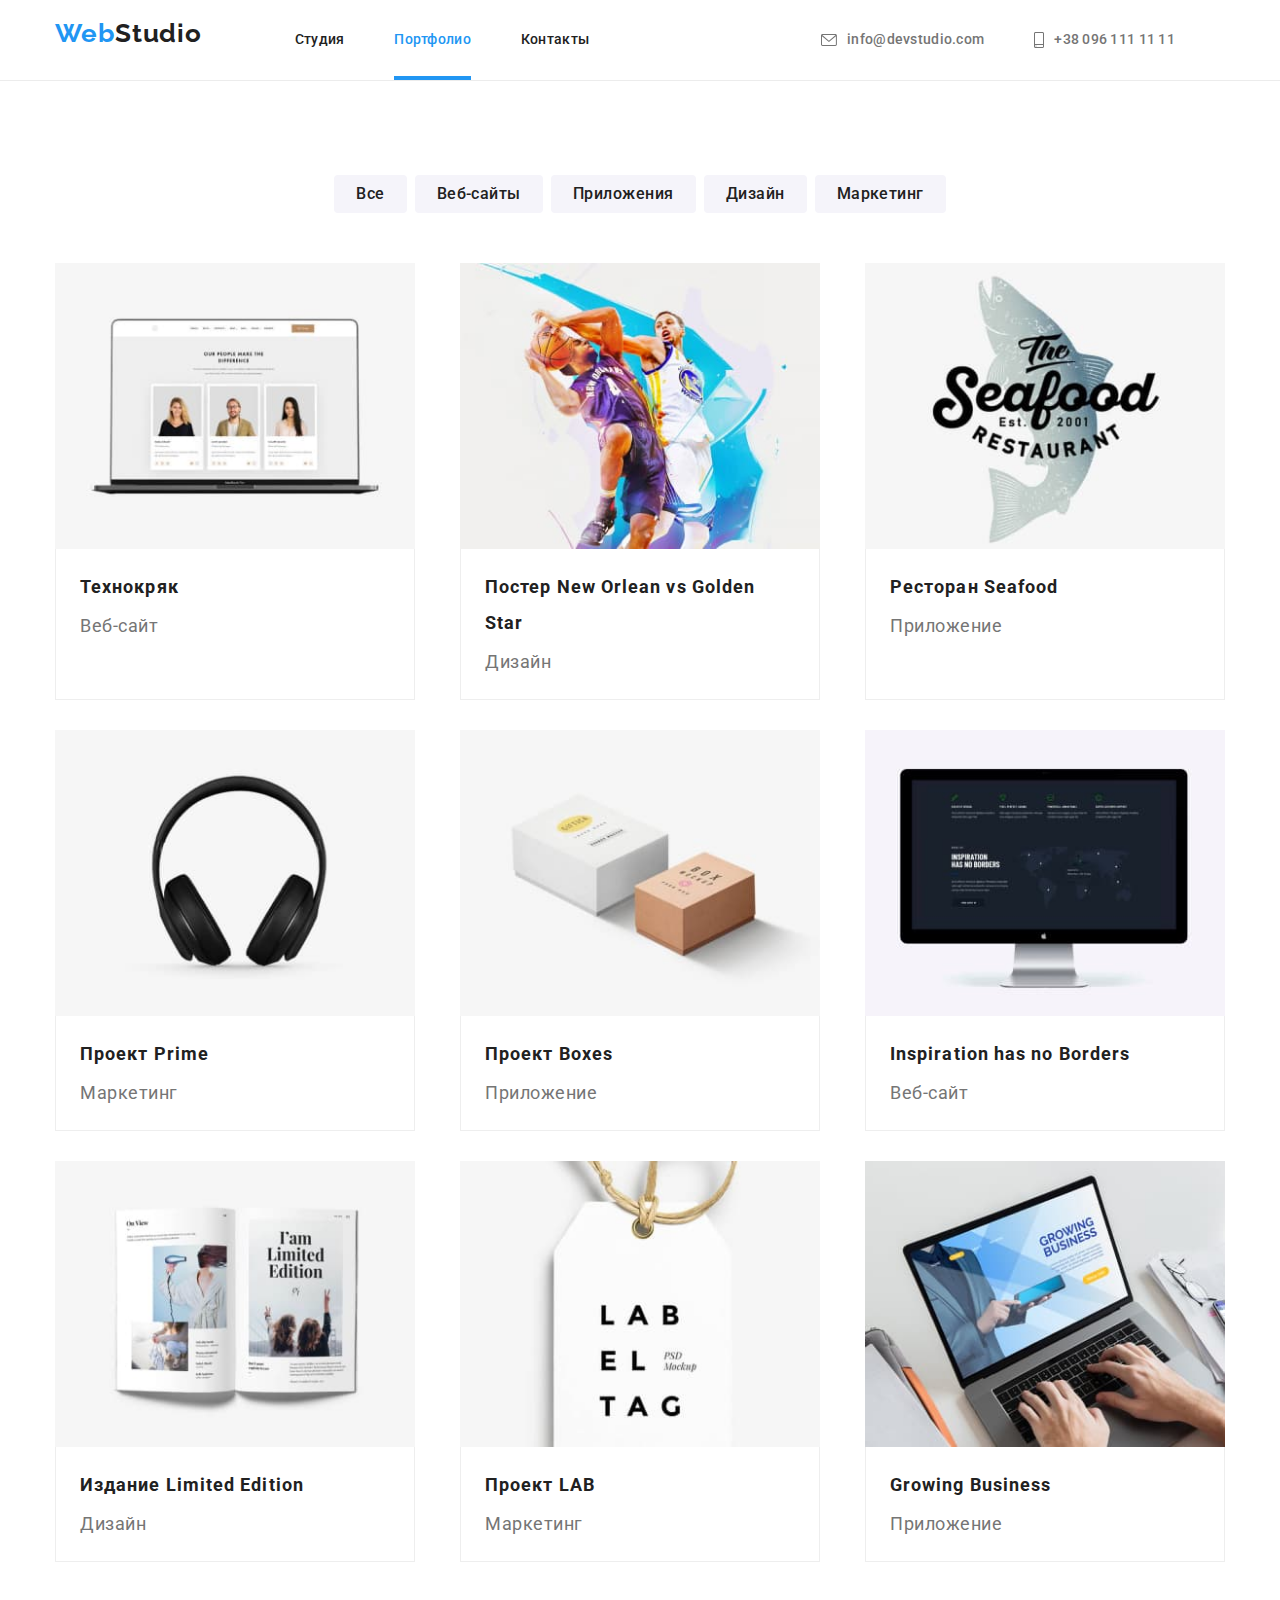
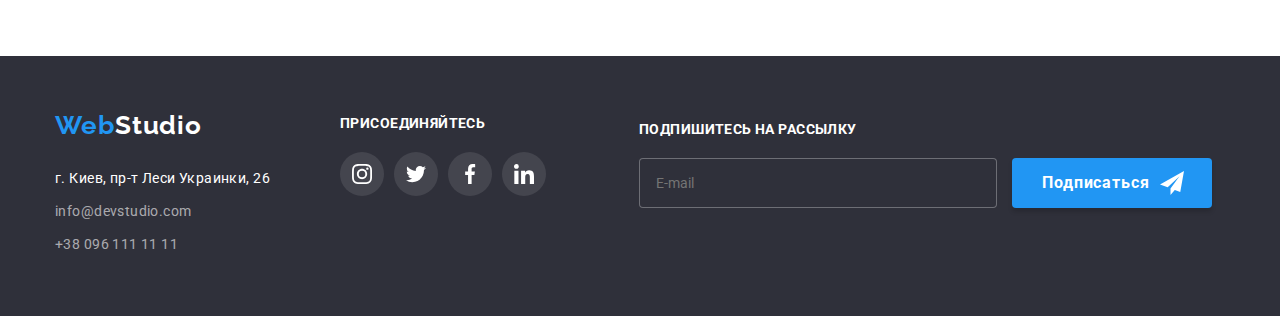
==== commit 6745270f: "1" ====
--- a/portfolio.html
+++ b/portfolio.html
@@ -106,7 +106,7 @@
                             ./images/table/img.people-708.jpg 708w,
                             ./images/desktop/img.people-740.jpg 740w,                            
                             ./images/mobile/img.people-900.jpg 900w"
-                            sizes="(min-width: 1200px) 370px, (min-width: 768px) 354px, (min-width: 480px) 450px, (min-width: 320px) 100vw"
+                            sizes="(min-width: 1200px) 370px, (min-width: 768px) 354px, (min-width: 480px) 450px, (min-width: 320px) 100vw, 100vw"
                              src="./images/desktop/img.people-370.jpg"  alt="Фото людей">  
                             <p class="thumb__description">Ресурс предлагает комплексные предложения с разным уровнем функционала и сервисов.
                             Все это позволит посетителю получить исчерпывающие сведения о компании или частном лице.</p>
--- a/css/main.min.css
+++ b/css/main.min.css
@@ -1,2 +1,2 @@
-:root{--main-font: 'Roboto', sans-serif ;--secondary-font: 'Raleway', sans-serif;--main-font-color: rgba(117, 117, 117, 1);--title-font: rgba(33, 33, 33, 1);--background-header: rgba(255, 255, 255, 1);--background-team: rgba(245, 244, 250, 1);--background-footer: rgba(47, 48, 58, 1);--button-link-color: rgba(33, 150, 243, 1);--button-link-hover: rgba(24, 140, 232, 1);--footer-contacts: rgba(255, 255, 255, 0.6);--icons-color: rgba(175, 177, 184, 1);--сubic: cubic-bezier(0.4, 0, 0.2, 1)}.visually-hidden{position:absolute;white-space:nowrap;width:1px;height:1px;overflow:hidden;border:0;padding:0;clip:rect(0 0 0 0);clip-path:inset(50%);margin:-1px}body{font-family:var(--main-font);color:var(--main-font-color);background-color:var(--background-header)}ul{padding-inline-start:0;margin-block-end:0;margin-block-start:0}.container{max-width:1200px;padding-left:15px;padding-right:15px;margin-left:auto;margin-right:auto}@media screen and (min-width: 480px){.container{width:480px}}@media screen and (min-width: 768px){.container{width:768px}}@media screen and (min-width: 1200px){.container{width:1200px}}h1,h2,h3{margin-top:0;margin-block-end:0;margin-block-start:0}img{display:block;max-width:100%;height:auto}.list{list-style:none}.button{border-radius:4px;border:0;cursor:pointer;font-size:16px;transition-property:background;transition-duration:250ms;transition-timing-function:var(--сubic)}.communication{display:flex;justify-content:center;align-items:center;padding-inline-start:0}.header{font-weight:500;font-size:14px;line-height:1.14;border-bottom:1px solid #ececec;background-color:var(--background-header)}.container__header{display:flex;align-items:center}@media screen and (max-width: 767px){.container__header{display:block;max-width:767px}}@media screen and (min-width: 768px){.container__header{max-width:1200px}}@media screen and (min-width: 1200px){.container__header{max-width:1200px}}.logo{font-family:var(--secondary-font);font-weight:700;font-size:26px;line-height:0.72;letter-spacing:0.03em;text-decoration:none}@media screen and (max-width: 479px){.logo{font-size:24px;line-height:1.67}}.web{display:inline-block;min-width:60px;height:31px;color:var(--button-link-color)}.studio{display:inline-block;min-width:85px;height:31px;margin:0}.nav__btn{position:relative;min-width:40px;height:40px;padding:0;margin-top:10px;margin-bottom:10px;margin-left:auto;border:none;background-color:transparent;z-index:1}.nav__btn.is-active .nav__icon{position:fixed;top:0;right:0;margin-top:10px;margin-right:10px}.nav__btn .nav-icon__close{display:none}.nav__btn.is-active .nav-icon__close{display:block}.nav__btn.is-active .nav-icon__open{display:none}.nav__btn:hover .nav-icon__close,.nav__btn:focus .nav-icon__close{fill:var(--button-link-color)}.nav__btn:hover .nav-icon__open,.nav__btn:focus .nav-icon__open{fill:var(--button-link-color)}@media screen and (min-width: 767px){.nav__btn{display:none}}.nav{display:flex;align-items:center}.logo__nav{padding-top:24px;padding-bottom:25px;margin-right:93px}.studio__nav{color:var(--title-font)}.nav__list{display:flex;padding:0;margin:0}@media screen and (max-width: 767px){.nav__list{display:none}}.nav__item{padding:0;margin-right:50px}.nav-list .nav-list-item:last-child{margin-right:0}.nav__item-menu{font-size:40px;font-weight:500;line-height:1.18;letter-spacing:0.02em;text-align:left;padding:32px 0}@media screen and (max-width: 767px){.nav__item-menu{padding-top:0}}.nav__link{display:block;padding-top:32px;padding-bottom:32px;color:var(--title-font);letter-spacing:0.02em;text-decoration:none;transition-property:color;transition-duration:250ms;transition-timing-function:var(--сubic)}@media screen and (max-width: 767px){.nav__link{padding-top:0;padding-bottom:0}}.nav__link:hover,.nav__link:focus{color:var(--button-link-color)}.link-current{position:relative;display:block;padding:32px 0 28px 0;color:var(--button-link-color);letter-spacing:0.02em;text-decoration:none}@media screen and (max-width: 767px){.link-current{padding:0}}.link-current::after{position:absolute;top:100%;right:0;content:"";width:100%;height:4px;background-color:var(--button-link-color)}@media screen and (max-width: 767px){.link-current::after{display:none}}.contacts{display:flex;padding:0;margin-left:auto;margin-top:0;margin-bottom:0;align-items:center;justify-content:center}@media screen and (max-width: 767px){.contacts{display:none}}@media screen and (min-width: 768px) and (max-width: 1199px){.contacts{display:block}}.contacts__item{margin-right:50px}@media screen and (max-width: 767px){.contacts__item{margin-bottom:32px;margin-right:0}}@media screen and (min-width: 768px) and (max-width: 1199px){.contacts__item{margin-right:0;margin-bottom:10px}}.contacts .contacts-item:last-child{margin-right:0}.contacts__mail{display:flex;align-items:center;height:16px;color:var(--main-font-color);letter-spacing:0.02em;text-decoration:none;transition-property:color;transition-duration:250ms;transition-timing-function:var(--сubic)}@media screen and (max-width: 767px){.contacts__mail{font-size:24px;font-weight:500;line-height:1.17;color:var(--main-font-color)}}@media screen and (min-width: 768px) and (max-width: 1199px){.contacts__mail{font-size:12px;line-height:1.17;text-align:left;margin-bottom:10px}}.contacts__mail:hover,.contacts__mail:focus{color:var(--button-link-color)}.contacts__tel{display:flex;align-items:center;color:var(--main-font-color);letter-spacing:0.02em;text-decoration:none;height:16px;transition-property:color;transition-duration:250ms;transition-timing-function:var(--сubic)}@media screen and (max-width: 479px){.contacts__tel{font-size:24px;line-height:1.17;color:var(--button-link-color)}}@media screen and (min-width: 480px) and (max-width: 767px){.contacts__tel{font-size:34px;line-height:1.17;color:var(--button-link-color)}}@media screen and (min-width: 768px) and (max-width: 1199px){.contacts__tel{display:flex;align-items:center;font-size:12px}}.contacts__tel:hover,.contacts__tel:focus{color:var(--button-link-color)}.contacts-icon{margin-right:10px;fill:currentColor}.hero{padding-top:200px;padding-bottom:200px;text-align:center;max-width:1600px;margin-left:auto;margin-right:auto;background-color:var(--background-footer);background-size:cover;background-repeat:no-repeat;background-position:center}@media screen and (max-width: 767px){.hero{background:linear-gradient(rgba(47,48,58,0.4), rgba(47,48,58,0.4)),url("../images/mobile/img.header-480.jpg");background-size:cover;background-repeat:no-repeat;background-position:center}}@media screen and (max-width: 767px) and (min-device-pixel-ratio: 2), screen and (max-width: 767px) and (min-resolution: 192dpi), screen and (max-width: 767px) and (min-resolution: 2dppx){.hero{background-image:linear-gradient(rgba(47,48,58,0.4), rgba(47,48,58,0.4)),url("../images/mobile/img.header-960.jpg")}}@media screen and (min-width: 768px) and (max-width: 1199px){.hero{background:linear-gradient(rgba(47,48,58,0.4), rgba(47,48,58,0.4)),url("../images/table/img.header-768.jpg");background-size:cover;background-repeat:no-repeat;background-position:center}}@media screen and (min-width: 768px) and (max-width: 1199px) and (min-device-pixel-ratio: 2), screen and (min-width: 768px) and (max-width: 1199px) and (min-resolution: 192dpi), screen and (min-width: 768px) and (max-width: 1199px) and (min-resolution: 2dppx){.hero{background-image:linear-gradient(rgba(47,48,58,0.4), rgba(47,48,58,0.4)),url("../images/table/img.header-1536.jpg")}}@media screen and (min-width: 1200px){.hero{background:linear-gradient(rgba(47,48,58,0.4), rgba(47,48,58,0.4)),url("../images/desktop/img.header-1600.jpg");background-size:cover;background-repeat:no-repeat;background-position:center}}@media screen and (min-width: 1200px) and (min-device-pixel-ratio: 2), screen and (min-width: 1200px) and (min-resolution: 192dpi), screen and (min-width: 1200px) and (min-resolution: 2dppx){.hero{background-image:linear-gradient(rgba(47,48,58,0.4), rgba(47,48,58,0.4)),url("../images/desktop/img.header-3200.jpg")}}.hero__title{max-width:696px;margin-left:auto;margin-right:auto;margin-bottom:30px;font-weight:900;font-size:44px;line-height:1.36;letter-spacing:0.06em;color:var(--background-header)}@media screen and (max-width: 480px){.hero__title{font-size:26px;line-height:1.62;display:block;max-width:360px}}@media screen and (min-width: 480px) and (max-width: 768px){.hero__title{font-size:26px;line-height:1.62;max-width:360px}}.hero__button{display:inline-block;padding:10px 32px;min-width:201px;font-weight:700;line-height:1.88;letter-spacing:0.06em;background-color:var(--button-link-color);color:var(--background-header);box-shadow:0px 4px 4px 0px rgba(0,0,0,0.15)}.hero__button:hover,.hero__button:focus{background-color:var(--button-link-hover)}.peculiarities{padding-top:94px;padding-bottom:94px}@media screen and (max-width: 1199px){.peculiarities{padding-top:60px;padding-bottom:60px}}.peculiarities__title{margin-bottom:10px;font-weight:700;font-size:14px;line-height:1.14;letter-spacing:0.03em;color:var(--title-font)}@media screen and (max-width: 767px){.peculiarities__title{text-align:center}}.peculiarities__list{display:flex;padding:0;margin:0}@media screen and (max-width: 767px){.peculiarities__list{display:block}}@media screen and (min-width: 768px) and (max-width: 1199px){.peculiarities__list{display:flex;flex-wrap:wrap;justify-content:center}}.peculiarities__item{margin-right:30px}@media screen and (max-width: 479px){.peculiarities__item{margin-left:auto;margin-right:auto}}@media screen and (min-width: 480px) and (max-width: 767px){.peculiarities__item{margin-right:auto;margin-left:auto;margin-bottom:30px}}@media screen and (min-width: 768px) and (max-width: 1199px){.peculiarities__item{max-width:354px;margin-right:30px;margin-bottom:30px}.peculiarities__item:nth-child(2n){margin-right:0}.peculiarities__item:nth-last-child(-n+2){margin-bottom:0}}@media screen and (min-width: 768px) and (max-width: 1199px) and (min-width: 1200px){.peculiarities__item .peculiarities__list .peculiarities__item:last-child{margin-right:0;width:270px}}.peculiarities__container{display:flex;align-items:center;justify-content:center;height:120px;background-color:#f5f4fa;margin-bottom:30px;color:var(--title-font)}@media screen and (max-width: 479px){.peculiarities__container{max-width:450px;margin-left:auto;margin-right:auto}}@media screen and (min-width: 480px) and (max-width: 767px){.peculiarities__container{min-width:450px;margin-left:auto;margin-right:auto}}@media screen and (min-width: 768px) and (max-width: 1199px){.peculiarities__container{max-width:354px}}@media screen and (min-width: 1200px){.peculiarities__container{width:270px}}.peculiarities__text{display:inline-block;margin:0;font-size:14px;line-height:1.71;letter-spacing:0.03em;color:var(--main-font-color)}.services{display:none;padding-top:0px;padding-bottom:94px;margin:0 auto;text-align:center}@media screen and (min-width: 1200px){.services{display:block}}.services__title{margin-left:auto;margin-right:auto;margin-bottom:50px;font-weight:700;font-size:36px;line-height:1.17;letter-spacing:0.03em;color:var(--title-font)}.services__list{display:flex;padding:0;margin-block-start:0;margin-block-end:0;padding-inline-start:0}.services__item{position:relative;width:370px;margin-right:30px}.services__describe{position:absolute;bottom:0;left:0;width:100%;padding-top:27px;padding-bottom:27px;font-size:14px;line-height:1.14;font-weight:700;letter-spacing:0.03em;color:var(--background-header);background-color:rgba(47,48,58,0.8)}.services__list .services__item:last-child{margin-right:0}.team{padding-top:94px;padding-bottom:94px;background-color:var(--background-team);text-align:center}@media screen and (max-width: 1199px){.team{padding-top:60px;padding-bottom:60px}}.team__title{margin-left:auto;margin-right:auto;margin-bottom:50px;font-weight:700;font-size:36px;line-height:1.17;letter-spacing:0.03em;color:var(--title-font)}@media screen and (max-width: 1199px){.team__title{font-size:28px;font-weight:700;line-height:1.18;margin-bottom:30px}}.team__list{padding-left:0;margin-top:0;margin-bottom:0;margin-right:0;text-align:center}@media screen and (max-width: 767px){.team__list{display:block;margin-left:auto;margin-right:auto}}@media screen and (min-width: 768px) and (max-width: 1199px){.team__list{display:flex;flex-basis:calc((100% - 4 * 15px) / 2);flex-wrap:wrap;justify-content:center}}@media screen and (min-width: 1200px){.team__list{display:flex}}.team__item{margin-right:30px;box-shadow:0px 2px 1px 0px rgba(0,0,0,0.2),0px 1px 1px 0px rgba(0,0,0,0.14),0px 1px 3px 0px rgba(0,0,0,0.12);border-radius:0 0 4px 4px}@media screen and (max-width: 767px){.team__item{max-width:450px;margin-right:auto;margin-left:auto;margin-bottom:30px}.team__item:last-child{margin-bottom:0}}@media screen and (min-width: 768px) and (max-width: 1199px){.team__item{flex-basis:calc((100% - 4 * 15px) / 2);min-width:354px;margin-bottom:30px}.team__item:nth-child(2n){margin-right:0}}@media screen and (min-width: 1200px){.team__item{min-width:270px}}@media screen and (max-width: 479px){.team__photo{margin-right:auto;margin-left:auto}}.card{padding-top:30px;padding-bottom:30px;background-color:var(--background-header);border-radius:0 0 4px 4px}@media screen and (max-width: 767px){.card{max-width:450px}}.card__title{display:inline-block;margin-top:0;margin-bottom:10px;font-weight:500;font-size:16px;line-height:1.19;letter-spacing:0.03em;color:var(--title-font);text-align:center}.card__text{margin-top:0;margin-bottom:16px;font-size:16px;line-height:1.19;letter-spacing:0.03em;color:var(--main-font-color)}.communication__item{margin-right:10px;border-radius:50%;width:44px;height:44px}.communication__item:last-child{margin-right:0}.communication__link{display:flex;justify-content:center;align-items:center;width:100%;height:100%;border-radius:50%;transition-property:color, background;transition-duration:250ms;transition-timing-function:var(--сubic)}.team-communication__link{color:var(--icons-color);background-color:var(--background-header)}.team-communication__link:hover,.team-communication__link:focus{color:var(--background-header);background-color:var(--button-link-color)}.communication__icon{fill:currentColor}.communication__link--dark{color:var(--background-header);background-color:rgba(255,255,255,0.1)}.communication__link--dark:hover,.communication__link--dark:focus{background-color:var(--button-link-color)}.communication__icon--dark{fill:currentColor}.clients{padding-top:94px;padding-bottom:94px;text-align:center}@media screen and (max-width: 1199px){.clients{padding-top:60px;padding-bottom:60px}}.clients__title{font-size:36px;font-weight:700;line-height:1.17;letter-spacing:0.03em;color:var(--title-font);margin-bottom:50px}@media screen and (max-width: 1199px){.clients__title{font-size:28px;line-height:1.18;text-align:center;margin-bottom:30px}}.clients__list{display:flex;justify-content:center;list-style:none;margin-top:0;margin-bottom:0;margin-left:auto;margin-right:auto}@media screen and (max-width: 1199px){.clients__list{flex-wrap:wrap}}.clients__item{margin-right:30px;height:92px;border-color:var(--icons-color);border-radius:4px}@media screen and (max-width: 479px){.clients__item{flex-basis:calc((100% - 4 * 15px) / 2);max-width:210px;margin-bottom:30px}.clients__item:nth-child(2n){margin-right:0}}@media screen and (min-width: 480px) and (max-width: 767px){.clients__item{flex-basis:calc((100% - 4 * 15px) / 2);margin-bottom:30px;min-width:210px}.clients__item:nth-child(2n){margin-right:0}}@media screen and (min-width: 768px) and (max-width: 1199px){.clients__item{flex-basis:calc((100% - 6 * 15px) / 3);margin-bottom:30px;min-width:226px}.clients__item:nth-child(3n){margin-right:0}.clients__item:nth-last-child(-n+3){margin-bottom:0}}@media screen and (min-width: 1200px){.clients__item{width:170px;margin-right:30px}.clients__item:nth-child(6){margin-right:0}}.clients__link{display:flex;justify-content:center;align-items:center;width:100%;height:100%;color:var(--icons-color);border:solid 1px;transition-property:color;transition-duration:250ms;transition-timing-function:var(--сubic)}.clients__link:hover,.clients__link:focus{color:var(--button-link-color)}.clients__icon{fill:currentColor}.footer{margin:0 auto;padding-top:60px;padding-bottom:60px;background-color:var(--background-footer);font-size:14px;line-height:1.71;letter-spacing:0.03em}.footer__container{display:flex}@media screen and (max-width: 767px){.footer__container{flex-direction:column;align-items:center;justify-content:center}}@media screen and (min-width: 768px) and (max-width: 1199px){.footer__container{display:block;text-align:center}}@media screen and (min-width: 1200px){.footer__container{align-items:baseline}}.container__common{display:flex}@media screen and (max-width: 767px){.container__common{flex-direction:column}}@media screen and (min-width: 768px) and (max-width: 1199px){.container__common{justify-content:space-between;margin-bottom:60px;margin-left:80px;margin-right:80px}}.container__address{display:block}@media screen and (max-width: 767px){.container__address{text-align:center}}.logo__address{display:inline-block;padding:0;margin-bottom:20px}.address__studio{color:var(--background-header)}.address{font-style:normal;color:var(--background-header)}.address__direction{display:inline-block;margin-top:0;margin-bottom:8px;margin-block-start:0;margin-block-end:0}@media screen and (min-width: 768px){.address__direction{margin-bottom:9px}}.address__list{padding-left:0;margin-top:0%;margin-bottom:0%;list-style:none}.address__item{margin-top:0;margin-bottom:9px}@media screen and (max-width: 767px){.address__item{margin-bottom:8px}}.address__item:last-child{margin-bottom:0}.address__item:last-child{margin-bottom:0}.address__contact{display:block;padding:0;text-decoration:none;color:var(--footer-contacts);transition-property:color;transition-duration:250ms;transition-timing-function:var(--сubic)}.address__contact:hover,.address__contact:focus{color:var(--button-link-color)}.connect{margin-left:70px}@media screen and (max-width: 767px){.connect{margin-left:0;text-align:center}}.connect__title{display:block;color:var(--background-header);font-size:14px;line-height:1.14;font-weight:700;margin-top:0;margin-bottom:20px}@media screen and (max-width: 767px){.connect__title{margin-top:60px;margin-bottom:20px}}.subscribe{margin-left:0}@media screen and (max-width: 767px){.subscribe{text-align:center}}@media screen and (min-width: 1200px){.subscribe{margin-left:93px}}.subscribe__call{display:block;color:var(--background-header);line-height:1.14;font-weight:700;margin-top:0;margin-bottom:20px}@media screen and (max-width: 767px){.subscribe__call{margin-top:60px;margin-bottom:20px}}.subscribe__field{height:50px;border:1px solid rgba(255,255,255,0.3);border-radius:4px;background-color:var(--background-footer);padding:15px 16px;color:var(--footer-contacts);outline:transparent;transition-duration:250ms;transition-timing-function:var(--сubic)}@media screen and (max-width: 479px){.subscribe__field{max-width:358px;display:block;margin-bottom:20px;margin-left:auto;margin-right:auto}}@media screen and (min-width: 480px) and (max-width: 767px){.subscribe__field{min-width:358px;display:block;margin-bottom:20px;margin-left:auto;margin-right:auto}}@media screen and (min-width: 768px) and (max-width: 1199px){.subscribe__field{min-width:450px;display:block;margin-bottom:20px;margin-left:auto;margin-right:auto}}@media screen and (min-width: 1200px){.subscribe__field{width:358px}}.subscribe__field:hover,.subscribe__field:focus{border-color:var(--button-link-color)}.submit{position:relative;min-width:200px;padding:10px 62px 10px 29px;margin-left:0;font-weight:700;line-height:1.88;letter-spacing:0.06em;background-color:var(--button-link-color);color:var(--background-header);box-shadow:0px 4px 4px 0px rgba(0,0,0,0.15)}@media screen and (min-width: 1200px){.submit{margin-left:12px}}.submit:hover,.submit:focus{background-color:var(--button-link-hover)}.submit__icon{position:absolute;top:0;right:0;margin-top:13px;margin-right:28px;fill:var(--background-header)}.backdrop{position:fixed;top:0;left:0;width:100%;height:100%;background-color:rgba(0,0,0,0.2);opacity:1;pointer-events:initial;visibility:visible;transition:opacity 250ms var(--сubic);z-index:10}.backdrop.is-hidden{opacity:0;pointer-events:none}.modal{position:absolute;top:50%;left:50%;transform:translate(-50%, -50%) scale(1);transition:transform 250ms var(--сubic);padding:40px 40px 40px 41px;border:1px;border-color:rgba(0,0,0,0.1);border-radius:4px;background-color:var(--background-header);box-shadow:0px 2px 1px 0px rgba(0,0,0,0.2);box-shadow:0px 1px 1px 0px rgba(0,0,0,0.14);box-shadow:0px 1px 3px 0px rgba(0,0,0,0.12)}@media screen and (max-width: 767px){.modal{max-width:450px;height:auto}}@media screen and (min-width: 768px) and (max-width: 1199px){.modal{max-width:450px;height:609px}}@media screen and (min-width: 1200px){.modal{width:528px;height:581px}}.backdrop.is-hidden .modal{transform:translate(-50%, -50%) scale(0.4);transition:transform 250ms var(--сubic)}.close{display:flex;justify-content:center;align-items:center;position:absolute;top:8px;right:8px;padding:0;width:30px;height:30px;border-radius:50%;border:1px solid;border-color:rgba(0,0,0,0.1);cursor:pointer;background-color:var(--background-header);transition-duration:250ms;transition-timing-function:var(--сubic)}.close:hover .close__icon,.close:focus .close__icon{fill:var(--button-link-color)}@media screen and (min-width: 320px) and (max-width: 479px){.close{top:18px}}.close__icon{position:absolute;transition-duration:250ms;transition-timing-function:var(--сubic)}@media screen and (max-width: 479px){.application{max-width:370px}}@media screen and (min-width: 480px) and (max-width: 1199px){.application{min-width:370px}}@media screen and (min-width: 1200px){.application{min-width:448px}}.application__title{display:inline-block;color:var(--title-font);font-size:20px;font-weight:700;line-height:1.15;letter-spacing:0.03em;text-align:center;margin-bottom:12px}.application__field{display:flex;flex-direction:column;font-size:12px;line-height:1.17;letter-spacing:0.01em}.application__label{margin-bottom:4px}.application__input{margin:0;padding:12px 15px 12px 42px;border:1px solid;border-color:rgba(33,33,33,0.2);border-radius:4px;outline:transparent}@media screen and (max-width: 479px){.application__input{max-width:370px}}@media screen and (min-width: 480px) and (max-width: 1199px){.application__input{min-width:370px}}@media screen and (min-width: 1200px){.application__input{min-width:448px}}.application__input:hover,.application__input:focus-within{border-color:var(--button-link-color)}.application__input:hover+.application__icon,.application__input:focus-within+.application__icon{fill:var(--button-link-color)}.icon-box{position:relative;margin-bottom:10px}@media screen and (max-width: 479px){.icon-box{max-width:370px}}@media screen and (min-width: 480px) and (max-width: 1199px){.icon-box{min-width:370px}}@media screen and (min-width: 1200px){.icon-box{min-width:448px}}.application__icon{position:absolute;left:0;top:0;margin-left:12px;margin-top:11px;margin-bottom:11px;fill:var(--title-font);transition-duration:250ms;transition-timing-function:var(--сubic)}input[type="checkbox"]{margin-right:8px}.comment{padding:12px 16px;margin:0;margin-bottom:20px;border:1px solid;border-radius:4px;resize:none;font-size:12px;line-height:1.17;letter-spacing:0.01em;border-color:rgba(33,33,33,0.2);transition-duration:250ms;transition-timing-function:var(--сubic);outline:none}.comment:hover,.comment:focus-within{border-color:var(--button-link-color)}.comment::placeholder{font-size:12px;line-height:1.17;letter-spacing:0.01em}.agree{display:flex;justify-content:center;align-items:center;line-height:1.71;letter-spacing:0.03em;font-size:14px}@media screen and (max-width: 479px){.agree{display:block}}@media screen and (max-width: 1199px){.agree{line-height:1.67;letter-spacing:0.03em;font-size:12px}}.checkbox{position:absolute;white-space:nowrap;width:1px;height:1px;overflow:hidden;border:0;padding:0;clip:rect(0 0 0 0);clip-path:inset(50%);margin:-1px}.checkbox:checked+.span-box{background-color:var(--button-link-color);background-size:contain;background-origin:border-box;border-color:var(--button-link-color)}.span-box{display:inline-block;position:relative;border:solid 2px var(--title-font);border-radius:2px;height:17px;width:17px;margin-top:4px;margin-bottom:4px;margin-right:8px}@media screen and (max-width: 479px){.span-box{margin-bottom:0}}.checkbox__icon{position:absolute;left:-1px;top:-1px}.application__link{display:inline-block;margin-left:5px;color:var(--button-link-color);line-height:1.71;letter-spacing:0.03em;font-size:14px}@media screen and (max-width: 1199px){.application__link{line-height:1.67;letter-spacing:0.03em;font-size:12px}}.application__link:hover,.application__link:focus{color:var(--button-link-hover);transition-duration:250ms;transition-timing-function:var(--сubic)}.send{display:block;min-width:200px;padding:10px 55px 10px 56px;margin-top:30px;margin-left:auto;margin-right:auto;font-weight:700;line-height:1.88;letter-spacing:0.06em;background-color:var(--button-link-color);color:var(--background-header);box-shadow:0px 4px 4px 0px rgba(0,0,0,0.15)}.send:hover,.send:focus{background-color:var(--button-link-hover)}@media screen and (min-width: 320px) and (max-width: 479px){.send{margin-top:10px}}.filters__list{display:flex;justify-content:center;margin-block-start:0;margin-block-end:0;margin-bottom:50px;list-style:none;padding:0;padding-inline-start:0}@media screen and (max-width: 767px){.filters__list{flex-wrap:wrap;justify-content:flex-start;margin-bottom:40px}}.filters__item{margin-right:8px}@media screen and (max-width: 767px){.filters__item{margin-bottom:15px}.filters__item:nth-last-child(-n+2){margin-bottom:0}}.filters__list .filters__item:last-child{margin-right:0}.filters__button{padding:6px 22px;background-color:var(--background-team);color:var(--title-font);font-weight:500;line-height:1.63;letter-spacing:0.03em;box-shadow:none}.filters__button:hover,.filters__button:focus{background-color:var(--button-link-color);color:var(--background-header);box-shadow:0px 2px 2px 0px rgba(0,0,0,0.12),0px 1px 2px 0px rgba(0,0,0,0.08),0px 3px 1px 0px rgba(0,0,0,0.1)}.portfolio{background-color:var(--background-color);padding-top:94px;padding-bottom:94px}@media screen and (max-width: 1199px){.portfolio{padding-top:60px;padding-bottom:60px}}.portfolio__list{padding:0;margin:0;display:flex;flex-wrap:wrap;margin-left:auto;margin-right:auto}@media screen and (min-width: 1200px){.portfolio__list{justify-content:space-between}}.portfolio__item{margin-bottom:30px}@media screen and (max-width: 479px){.portfolio__item{width:100%;margin-left:auto;margin-right:auto}}@media screen and (min-width: 480px) and (max-width: 767px){.portfolio__item{width:100%;margin-left:auto;margin-right:auto}.portfolio__item:last-child{margin-bottom:0}}@media screen and (min-width: 768px) and (max-width: 1199px){.portfolio__item{flex-basis:calc((100% - 6 *15px) / 2);min-width:354px;margin-right:30px}.portfolio__item:nth-last-child(-n+1){margin-bottom:0}.portfolio__item:nth-child(2n){margin-right:0}}@media screen and (min-width: 1200px){.portfolio__item{flex-basis:calc((100% - 6 * 15px) / 3);min-width:370px}.portfolio__item:nth-child(3n){margin-right:0}.portfolio__item:nth-last-child(-n+3){margin-bottom:0}}.portfolio__item:hover .thumb__description{transform:translateY(0)}.portfolio__link{display:flex;flex-direction:column;height:100%;text-decoration:none;box-shadow:none;transition-property:box-shadow;transition-duration:250ms;transition-timing-function:var(--сubic)}.portfolio__link:hover{box-shadow:1px 4px 6px 0px rgba(0,0,0,0.16),0px 4px 4px 0px rgba(0,0,0,0.06),0px 1px 1px 0px rgba(0,0,0,0.12)}.portfolio__link:focus{color:var(--button-link-color)}.thumb{position:relative;overflow:hidden}.thumb__title{margin-bottom:4px;font-weight:700;font-size:18px;line-height:2;letter-spacing:0.06em;color:var(--title-font)}.thumb__text{margin-top:0;margin-bottom:0;font-size:18px;line-height:1.88;letter-spacing:0.03em;color:var(--main-font-color)}.thumb__description{position:absolute;left:0;top:0;height:100%;margin:0;margin-block-start:0;margin-block-end:0;font-size:18px;line-height:1.56;letter-spacing:0.03em;text-align:left;color:var(--background-header);background-color:rgba(33,150,243,0.9);transform:translateY(101%);transition-duration:250ms;transition-timing-function:var(--сubic)}@media screen and (min-width: 320px){.thumb__description{padding:30px 24px;font-size:14px}}@media screen and (min-width: 480px){.thumb__description{padding:77px 24px;font-size:18px}}@media screen and (min-width: 768px){.thumb__description{padding:49px 24px 49px 24px;font-size:18px}}@media screen and (min-width: 1200px){.thumb__description{padding:63px 24px;font-size:18px}}.thumb__basis{flex-grow:1;padding-top:20px;padding-bottom:20px;padding-left:24px;padding-right:24px;border-bottom:1px solid #eee;border-left:1px solid #eee;border-right:1px solid #eee}@media screen and (max-width: 767px){.thumb__basis{flex-grow:1}}@media screen and (min-width: 768px) and (max-width: 1199px){.thumb__basis{flex-grow:1}}@media screen and (min-width: 1200px){.thumb__basis{max-width:370px}}.container__menu{position:fixed;margin-left:auto;margin-right:auto;padding:48px 40px}@media screen and (max-width: 767px){.container__menu{display:none;position:fixed;right:0;top:0;width:100%;height:100%;background-color:var(--background-header)}.container__menu.is-open{display:block}}@media screen and (min-width: 768px){.container__menu{display:none}}.menu__item{padding-top:100px;padding-bottom:32px}.menu__item:last-child{padding-top:0;padding-bottom:0}.mobile{display:flex;align-items:center;margin-top:64px}@media screen and (min-width: 768px){.mobile{display:none}}.mobile__item{padding-right:10px;padding-left:10px;border-right:1px solid rgba(33,33,33,0.2)}.mobile__item:last-child{border:none;padding-right:0}.mobile__item:nth-child(1){padding-left:0}.mobile__link{color:var(--button-link-color);font-size:18px;font-weight:500;line-height:1.22;letter-spacing:0.02em;text-decoration:none}@media screen and (max-width: 479px){.mobile__link{font-size:10px}}
+:root{--main-font: 'Roboto', sans-serif ;--secondary-font: 'Raleway', sans-serif;--main-font-color: rgba(117, 117, 117, 1);--title-font: rgba(33, 33, 33, 1);--background-header: rgba(255, 255, 255, 1);--background-team: rgba(245, 244, 250, 1);--background-footer: rgba(47, 48, 58, 1);--button-link-color: rgba(33, 150, 243, 1);--button-link-hover: rgba(24, 140, 232, 1);--footer-contacts: rgba(255, 255, 255, 0.6);--icons-color: rgba(175, 177, 184, 1);--сubic: cubic-bezier(0.4, 0, 0.2, 1)}.visually-hidden{position:absolute;white-space:nowrap;width:1px;height:1px;overflow:hidden;border:0;padding:0;clip:rect(0 0 0 0);clip-path:inset(50%);margin:-1px}body{font-family:var(--main-font);color:var(--main-font-color);background-color:var(--background-header)}ul{padding-inline-start:0;margin-block-end:0;margin-block-start:0}.container{max-width:1200px;padding-left:15px;padding-right:15px;margin-left:auto;margin-right:auto}@media screen and (min-width: 480px){.container{width:480px}}@media screen and (min-width: 768px){.container{width:768px}}@media screen and (min-width: 1200px){.container{width:1200px}}h1,h2,h3{margin-top:0;margin-block-end:0;margin-block-start:0}img{display:block;max-width:100%;height:auto}.list{list-style:none}.button{border-radius:4px;border:0;cursor:pointer;font-size:16px;transition-property:background;transition-duration:250ms;transition-timing-function:var(--сubic)}.communication{display:flex;justify-content:center;align-items:center;padding-inline-start:0}.header{font-weight:500;font-size:14px;line-height:1.14;border-bottom:1px solid #ececec;background-color:var(--background-header)}.container__header{display:flex;align-items:center}@media screen and (max-width: 767px){.container__header{display:block;max-width:767px}}@media screen and (min-width: 768px){.container__header{max-width:1200px}}@media screen and (min-width: 1200px){.container__header{max-width:1200px}}.logo{font-family:var(--secondary-font);font-weight:700;font-size:26px;line-height:0.72;letter-spacing:0.03em;text-decoration:none}@media screen and (max-width: 479px){.logo{font-size:24px;line-height:1.67}}.web{display:inline-block;min-width:60px;height:31px;color:var(--button-link-color)}.studio{display:inline-block;min-width:85px;height:31px;margin:0}.nav__btn{position:relative;min-width:40px;height:40px;padding:0;margin-top:10px;margin-bottom:10px;margin-left:auto;border:none;background-color:transparent;z-index:1}.nav__btn.is-active .nav__icon{position:fixed;top:0;right:0;margin-top:10px;margin-right:10px}.nav__btn .nav-icon__close{display:none}.nav__btn.is-active .nav-icon__close{display:block}.nav__btn.is-active .nav-icon__open{display:none}.nav__btn:hover .nav-icon__close,.nav__btn:focus .nav-icon__close{fill:var(--button-link-color)}.nav__btn:hover .nav-icon__open,.nav__btn:focus .nav-icon__open{fill:var(--button-link-color)}@media screen and (min-width: 767px){.nav__btn{display:none}}.nav{display:flex;align-items:center}.logo__nav{padding-top:24px;padding-bottom:25px;margin-right:93px}.studio__nav{color:var(--title-font)}.nav__list{display:flex;padding:0;margin:0}@media screen and (max-width: 767px){.nav__list{display:none}}.nav__item{padding:0;margin-right:50px}.nav-list .nav-list-item:last-child{margin-right:0}.nav__item-menu{font-size:40px;font-weight:500;line-height:1.18;letter-spacing:0.02em;text-align:left;padding:32px 0}@media screen and (max-width: 767px){.nav__item-menu{padding-top:0}}.nav__link{display:block;padding-top:32px;padding-bottom:32px;color:var(--title-font);letter-spacing:0.02em;text-decoration:none;transition-property:color;transition-duration:250ms;transition-timing-function:var(--сubic)}@media screen and (max-width: 767px){.nav__link{padding-top:0;padding-bottom:0}}.nav__link:hover,.nav__link:focus{color:var(--button-link-color)}.link-current{position:relative;display:block;padding:32px 0 28px 0;color:var(--button-link-color);letter-spacing:0.02em;text-decoration:none}@media screen and (max-width: 767px){.link-current{padding:0}}.link-current::after{position:absolute;top:100%;right:0;content:"";width:100%;height:4px;background-color:var(--button-link-color)}@media screen and (max-width: 767px){.link-current::after{display:none}}.contacts{display:flex;padding:0;margin-left:auto;margin-top:0;margin-bottom:0;align-items:center;justify-content:center}@media screen and (max-width: 767px){.contacts{display:none}}@media screen and (min-width: 768px) and (max-width: 1199px){.contacts{display:block}}.contacts__item{margin-right:50px}@media screen and (max-width: 767px){.contacts__item{margin-bottom:32px;margin-right:0}}@media screen and (min-width: 768px) and (max-width: 1199px){.contacts__item{margin-right:0;margin-bottom:10px}}.contacts .contacts-item:last-child{margin-right:0}.contacts__mail{display:flex;align-items:center;height:16px;color:var(--main-font-color);letter-spacing:0.02em;text-decoration:none;transition-property:color;transition-duration:250ms;transition-timing-function:var(--сubic)}@media screen and (max-width: 767px){.contacts__mail{font-size:24px;font-weight:500;line-height:1.17;color:var(--main-font-color)}}@media screen and (min-width: 768px) and (max-width: 1199px){.contacts__mail{font-size:12px;line-height:1.17;text-align:left;margin-bottom:10px}}.contacts__mail:hover,.contacts__mail:focus{color:var(--button-link-color)}.contacts__tel{display:flex;align-items:center;color:var(--main-font-color);letter-spacing:0.02em;text-decoration:none;height:16px;transition-property:color;transition-duration:250ms;transition-timing-function:var(--сubic)}@media screen and (max-width: 479px){.contacts__tel{font-size:24px;line-height:1.17;color:var(--button-link-color)}}@media screen and (min-width: 480px) and (max-width: 767px){.contacts__tel{font-size:34px;line-height:1.17;color:var(--button-link-color)}}@media screen and (min-width: 768px) and (max-width: 1199px){.contacts__tel{display:flex;align-items:center;font-size:12px}}.contacts__tel:hover,.contacts__tel:focus{color:var(--button-link-color)}.contacts-icon{margin-right:10px;fill:currentColor}.hero{padding-top:200px;padding-bottom:200px;text-align:center;max-width:1600px;margin-left:auto;margin-right:auto;background-color:var(--background-footer);background-size:cover;background-repeat:no-repeat;background-position:center}@media screen and (max-width: 767px){.hero{background:linear-gradient(rgba(47,48,58,0.4), rgba(47,48,58,0.4)),url("../images/mobile/img.header-480.jpg");background-size:cover;background-repeat:no-repeat;background-position:center}}@media screen and (max-width: 767px) and (min-device-pixel-ratio: 2), screen and (max-width: 767px) and (min-resolution: 192dpi), screen and (max-width: 767px) and (min-resolution: 2dppx){.hero{background-image:linear-gradient(rgba(47,48,58,0.4), rgba(47,48,58,0.4)),url("../images/mobile/img.header-960.jpg")}}@media screen and (min-width: 768px) and (max-width: 1199px){.hero{background:linear-gradient(rgba(47,48,58,0.4), rgba(47,48,58,0.4)),url("../images/table/img.header-768.jpg");background-size:cover;background-repeat:no-repeat;background-position:center}}@media screen and (min-width: 768px) and (max-width: 1199px) and (min-device-pixel-ratio: 2), screen and (min-width: 768px) and (max-width: 1199px) and (min-resolution: 192dpi), screen and (min-width: 768px) and (max-width: 1199px) and (min-resolution: 2dppx){.hero{background-image:linear-gradient(rgba(47,48,58,0.4), rgba(47,48,58,0.4)),url("../images/table/img.header-1536.jpg")}}@media screen and (min-width: 1200px){.hero{background:linear-gradient(rgba(47,48,58,0.4), rgba(47,48,58,0.4)),url("../images/desktop/img.header-1600.jpg");background-size:cover;background-repeat:no-repeat;background-position:center}}@media screen and (min-width: 1200px) and (min-device-pixel-ratio: 2), screen and (min-width: 1200px) and (min-resolution: 192dpi), screen and (min-width: 1200px) and (min-resolution: 2dppx){.hero{background-image:linear-gradient(rgba(47,48,58,0.4), rgba(47,48,58,0.4)),url("../images/desktop/img.header-3200.jpg")}}.hero__title{max-width:696px;margin-left:auto;margin-right:auto;margin-bottom:30px;font-weight:900;font-size:44px;line-height:1.36;letter-spacing:0.06em;color:var(--background-header)}@media screen and (max-width: 480px){.hero__title{font-size:26px;line-height:1.62;display:block;max-width:360px}}@media screen and (min-width: 480px) and (max-width: 768px){.hero__title{font-size:26px;line-height:1.62;max-width:360px}}.hero__button{display:inline-block;padding:10px 32px;min-width:201px;font-weight:700;line-height:1.88;letter-spacing:0.06em;background-color:var(--button-link-color);color:var(--background-header);box-shadow:0px 4px 4px 0px rgba(0,0,0,0.15)}.hero__button:hover,.hero__button:focus{background-color:var(--button-link-hover)}.peculiarities{padding-top:94px;padding-bottom:94px}@media screen and (max-width: 1199px){.peculiarities{padding-top:60px;padding-bottom:60px}}.peculiarities__title{margin-bottom:10px;font-weight:700;font-size:14px;line-height:1.14;letter-spacing:0.03em;color:var(--title-font)}@media screen and (max-width: 767px){.peculiarities__title{text-align:center}}.peculiarities__list{display:flex;padding:0;margin:0}@media screen and (max-width: 767px){.peculiarities__list{display:block}}@media screen and (min-width: 768px) and (max-width: 1199px){.peculiarities__list{display:flex;flex-wrap:wrap;justify-content:center}}.peculiarities__item{margin-right:30px}@media screen and (max-width: 479px){.peculiarities__item{margin-left:auto;margin-right:auto}}@media screen and (min-width: 480px) and (max-width: 767px){.peculiarities__item{margin-right:auto;margin-left:auto;margin-bottom:30px}}@media screen and (min-width: 768px) and (max-width: 1199px){.peculiarities__item{max-width:354px;margin-right:30px;margin-bottom:30px}.peculiarities__item:nth-child(2n){margin-right:0}.peculiarities__item:nth-last-child(-n+2){margin-bottom:0}}@media screen and (min-width: 768px) and (max-width: 1199px) and (min-width: 1200px){.peculiarities__item .peculiarities__list .peculiarities__item:last-child{margin-right:0;width:270px}}.peculiarities__container{display:flex;align-items:center;justify-content:center;height:120px;background-color:#f5f4fa;margin-bottom:30px;color:var(--title-font)}@media screen and (max-width: 479px){.peculiarities__container{max-width:450px;margin-left:auto;margin-right:auto}}@media screen and (min-width: 480px) and (max-width: 767px){.peculiarities__container{min-width:450px;margin-left:auto;margin-right:auto}}@media screen and (min-width: 768px) and (max-width: 1199px){.peculiarities__container{max-width:354px}}@media screen and (min-width: 1200px){.peculiarities__container{width:270px}}.peculiarities__text{display:inline-block;margin:0;font-size:14px;line-height:1.71;letter-spacing:0.03em;color:var(--main-font-color)}.services{display:none;padding-top:0px;padding-bottom:94px;margin:0 auto;text-align:center}@media screen and (min-width: 1200px){.services{display:block}}.services__title{margin-left:auto;margin-right:auto;margin-bottom:50px;font-weight:700;font-size:36px;line-height:1.17;letter-spacing:0.03em;color:var(--title-font)}.services__list{display:flex;padding:0;margin-block-start:0;margin-block-end:0;padding-inline-start:0}.services__item{position:relative;width:370px;margin-right:30px}.services__describe{position:absolute;bottom:0;left:0;width:100%;padding-top:27px;padding-bottom:27px;font-size:14px;line-height:1.14;font-weight:700;letter-spacing:0.03em;color:var(--background-header);background-color:rgba(47,48,58,0.8)}.services__list .services__item:last-child{margin-right:0}.team{padding-top:94px;padding-bottom:94px;background-color:var(--background-team);text-align:center}@media screen and (max-width: 1199px){.team{padding-top:60px;padding-bottom:60px}}.team__title{margin-left:auto;margin-right:auto;margin-bottom:50px;font-weight:700;font-size:36px;line-height:1.17;letter-spacing:0.03em;color:var(--title-font)}@media screen and (max-width: 1199px){.team__title{font-size:28px;font-weight:700;line-height:1.18;margin-bottom:30px}}.team__list{padding-left:0;margin-top:0;margin-bottom:0;margin-right:0;text-align:center}@media screen and (max-width: 767px){.team__list{display:block;margin-left:auto;margin-right:auto}}@media screen and (min-width: 768px) and (max-width: 1199px){.team__list{display:flex;flex-basis:calc((100% - 4 * 15px) / 2);flex-wrap:wrap;justify-content:center}}@media screen and (min-width: 1200px){.team__list{display:flex}}.team__item{margin-right:30px;box-shadow:0px 2px 1px 0px rgba(0,0,0,0.2),0px 1px 1px 0px rgba(0,0,0,0.14),0px 1px 3px 0px rgba(0,0,0,0.12);border-radius:0 0 4px 4px}@media screen and (max-width: 767px){.team__item{max-width:450px;margin-right:auto;margin-left:auto;margin-bottom:30px}.team__item:last-child{margin-bottom:0}}@media screen and (min-width: 768px) and (max-width: 1199px){.team__item{flex-basis:calc((100% - 4 * 15px) / 2);min-width:354px;margin-bottom:30px}.team__item:nth-child(2n){margin-right:0}}@media screen and (min-width: 1200px){.team__item{min-width:270px}}@media screen and (max-width: 479px){.team__photo{margin-right:auto;margin-left:auto}}.card{padding-top:30px;padding-bottom:30px;background-color:var(--background-header);border-radius:0 0 4px 4px}@media screen and (max-width: 767px){.card{max-width:450px}}.card__title{display:inline-block;margin-top:0;margin-bottom:10px;font-weight:500;font-size:16px;line-height:1.19;letter-spacing:0.03em;color:var(--title-font);text-align:center}.card__text{margin-top:0;margin-bottom:16px;font-size:16px;line-height:1.19;letter-spacing:0.03em;color:var(--main-font-color)}.communication__item{margin-right:10px;border-radius:50%;width:44px;height:44px}.communication__item:last-child{margin-right:0}.communication__link{display:flex;justify-content:center;align-items:center;width:100%;height:100%;border-radius:50%;transition-property:color, background;transition-duration:250ms;transition-timing-function:var(--сubic)}.team-communication__link{color:var(--icons-color);background-color:var(--background-header)}.team-communication__link:hover,.team-communication__link:focus{color:var(--background-header);background-color:var(--button-link-color)}.communication__icon{fill:currentColor}.communication__link--dark{color:var(--background-header);background-color:rgba(255,255,255,0.1)}.communication__link--dark:hover,.communication__link--dark:focus{background-color:var(--button-link-color)}.communication__icon--dark{fill:currentColor}.clients{padding-top:94px;padding-bottom:94px;text-align:center}@media screen and (max-width: 1199px){.clients{padding-top:60px;padding-bottom:60px}}.clients__title{font-size:36px;font-weight:700;line-height:1.17;letter-spacing:0.03em;color:var(--title-font);margin-bottom:50px}@media screen and (max-width: 1199px){.clients__title{font-size:28px;line-height:1.18;text-align:center;margin-bottom:30px}}.clients__list{display:flex;justify-content:center;list-style:none;margin-top:0;margin-bottom:0;margin-left:auto;margin-right:auto}@media screen and (max-width: 1199px){.clients__list{flex-wrap:wrap}}.clients__item{margin-right:30px;height:92px;border-color:var(--icons-color);border-radius:4px}@media screen and (max-width: 479px){.clients__item{flex-basis:calc((100% - 4 * 15px) / 2);max-width:210px;margin-bottom:30px}.clients__item:nth-child(2n){margin-right:0}}@media screen and (min-width: 480px) and (max-width: 767px){.clients__item{flex-basis:calc((100% - 4 * 15px) / 2);margin-bottom:30px;min-width:210px}.clients__item:nth-child(2n){margin-right:0}}@media screen and (min-width: 768px) and (max-width: 1199px){.clients__item{flex-basis:calc((100% - 6 * 15px) / 3);margin-bottom:30px;min-width:226px}.clients__item:nth-child(3n){margin-right:0}.clients__item:nth-last-child(-n+3){margin-bottom:0}}@media screen and (min-width: 1200px){.clients__item{width:170px;margin-right:30px}.clients__item:nth-child(6){margin-right:0}}.clients__link{display:flex;justify-content:center;align-items:center;width:100%;height:100%;color:var(--icons-color);border:solid 1px;transition-property:color;transition-duration:250ms;transition-timing-function:var(--сubic)}.clients__link:hover,.clients__link:focus{color:var(--button-link-color)}.clients__icon{fill:currentColor}.footer{margin:0 auto;padding-top:60px;padding-bottom:60px;background-color:var(--background-footer);font-size:14px;line-height:1.71;letter-spacing:0.03em}.footer__container{display:flex}@media screen and (max-width: 767px){.footer__container{flex-direction:column;align-items:center;justify-content:center}}@media screen and (min-width: 768px) and (max-width: 1199px){.footer__container{display:block;text-align:center}}@media screen and (min-width: 1200px){.footer__container{align-items:baseline}}.container__common{display:flex}@media screen and (max-width: 767px){.container__common{flex-direction:column}}@media screen and (min-width: 768px) and (max-width: 1199px){.container__common{justify-content:space-between;margin-bottom:60px;margin-left:80px;margin-right:80px}}.container__address{display:block}@media screen and (max-width: 767px){.container__address{text-align:center}}.logo__address{display:inline-block;padding:0;margin-bottom:20px}.address__studio{color:var(--background-header)}.address{font-style:normal;color:var(--background-header)}.address__direction{display:inline-block;margin-top:0;margin-bottom:8px;margin-block-start:0;margin-block-end:0}@media screen and (min-width: 768px){.address__direction{margin-bottom:9px}}.address__list{padding-left:0;margin-top:0%;margin-bottom:0%;list-style:none}.address__item{margin-top:0;margin-bottom:9px}@media screen and (max-width: 767px){.address__item{margin-bottom:8px}}.address__item:last-child{margin-bottom:0}.address__item:last-child{margin-bottom:0}.address__contact{display:block;padding:0;text-decoration:none;color:var(--footer-contacts);transition-property:color;transition-duration:250ms;transition-timing-function:var(--сubic)}.address__contact:hover,.address__contact:focus{color:var(--button-link-color)}.connect{margin-left:70px}@media screen and (max-width: 767px){.connect{margin-left:0;text-align:center}}.connect__title{display:block;color:var(--background-header);font-size:14px;line-height:1.14;font-weight:700;margin-top:0;margin-bottom:20px}@media screen and (max-width: 767px){.connect__title{margin-top:60px;margin-bottom:20px}}.subscribe{margin-left:0}@media screen and (max-width: 767px){.subscribe{text-align:center}}@media screen and (min-width: 1200px){.subscribe{margin-left:93px}}.subscribe__call{display:block;color:var(--background-header);line-height:1.14;font-weight:700;margin-top:0;margin-bottom:20px}@media screen and (max-width: 767px){.subscribe__call{margin-top:60px;margin-bottom:20px}}.subscribe__field{height:50px;border:1px solid rgba(255,255,255,0.3);border-radius:4px;background-color:var(--background-footer);padding:15px 16px;color:var(--footer-contacts);outline:transparent;transition-duration:250ms;transition-timing-function:var(--сubic)}@media screen and (max-width: 479px){.subscribe__field{max-width:358px;display:block;margin-bottom:20px;margin-left:auto;margin-right:auto}}@media screen and (min-width: 480px) and (max-width: 767px){.subscribe__field{min-width:358px;display:block;margin-bottom:20px;margin-left:auto;margin-right:auto}}@media screen and (min-width: 768px) and (max-width: 1199px){.subscribe__field{min-width:450px;display:block;margin-bottom:20px;margin-left:auto;margin-right:auto}}@media screen and (min-width: 1200px){.subscribe__field{width:358px}}.subscribe__field:hover,.subscribe__field:focus{border-color:var(--button-link-color)}.submit{position:relative;min-width:200px;padding:10px 62px 10px 29px;margin-left:0;font-weight:700;line-height:1.88;letter-spacing:0.06em;background-color:var(--button-link-color);color:var(--background-header);box-shadow:0px 4px 4px 0px rgba(0,0,0,0.15)}@media screen and (min-width: 1200px){.submit{margin-left:12px}}.submit:hover,.submit:focus{background-color:var(--button-link-hover)}.submit__icon{position:absolute;top:0;right:0;margin-top:13px;margin-right:28px;fill:var(--background-header)}.backdrop{position:fixed;top:0;left:0;width:100%;height:100%;background-color:rgba(0,0,0,0.2);opacity:1;pointer-events:initial;visibility:visible;transition:opacity 250ms var(--сubic);z-index:10}.backdrop.is-hidden{opacity:0;pointer-events:none}.modal{position:absolute;top:50%;left:50%;transform:translate(-50%, -50%) scale(1);transition:transform 250ms var(--сubic);padding:40px 40px 40px 41px;border:1px;border-color:rgba(0,0,0,0.1);border-radius:4px;background-color:var(--background-header);box-shadow:0px 2px 1px 0px rgba(0,0,0,0.2);box-shadow:0px 1px 1px 0px rgba(0,0,0,0.14);box-shadow:0px 1px 3px 0px rgba(0,0,0,0.12)}@media screen and (max-width: 767px){.modal{max-width:450px;height:auto}}@media screen and (min-width: 768px) and (max-width: 1199px){.modal{max-width:450px;height:609px}}@media screen and (min-width: 1200px){.modal{width:528px;height:581px}}.backdrop.is-hidden .modal{transform:translate(-50%, -50%) scale(0.4);transition:transform 250ms var(--сubic)}.close{display:flex;justify-content:center;align-items:center;position:absolute;top:8px;right:8px;padding:0;width:30px;height:30px;border-radius:50%;border:1px solid;border-color:rgba(0,0,0,0.1);cursor:pointer;background-color:var(--background-header);transition-duration:250ms;transition-timing-function:var(--сubic)}.close:hover .close__icon,.close:focus .close__icon{fill:var(--button-link-color)}@media screen and (min-width: 320px) and (max-width: 479px){.close{top:18px}}.close__icon{position:absolute;transition-duration:250ms;transition-timing-function:var(--сubic)}@media screen and (max-width: 479px){.application{max-width:370px}}@media screen and (min-width: 480px) and (max-width: 1199px){.application{min-width:370px}}@media screen and (min-width: 1200px){.application{min-width:448px}}.application__title{display:inline-block;color:var(--title-font);font-size:20px;font-weight:700;line-height:1.15;letter-spacing:0.03em;text-align:center;margin-bottom:12px}.application__field{display:flex;flex-direction:column;font-size:12px;line-height:1.17;letter-spacing:0.01em}.application__label{margin-bottom:4px}.application__input{margin:0;padding:12px 15px 12px 42px;border:1px solid;border-color:rgba(33,33,33,0.2);border-radius:4px;outline:transparent}@media screen and (max-width: 479px){.application__input{max-width:370px}}@media screen and (min-width: 480px) and (max-width: 1199px){.application__input{min-width:370px}}@media screen and (min-width: 1200px){.application__input{min-width:448px}}.application__input:hover,.application__input:focus-within{border-color:var(--button-link-color)}.application__input:hover+.application__icon,.application__input:focus-within+.application__icon{fill:var(--button-link-color)}.icon-box{position:relative;margin-bottom:10px}@media screen and (max-width: 479px){.icon-box{max-width:370px}}@media screen and (min-width: 480px) and (max-width: 1199px){.icon-box{min-width:370px}}@media screen and (min-width: 1200px){.icon-box{min-width:448px}}.application__icon{position:absolute;left:0;top:0;margin-left:12px;margin-top:11px;margin-bottom:11px;fill:var(--title-font);transition-duration:250ms;transition-timing-function:var(--сubic)}input[type="checkbox"]{margin-right:8px}.comment{padding:12px 16px;margin:0;margin-bottom:20px;border:1px solid;border-radius:4px;resize:none;font-size:12px;line-height:1.17;letter-spacing:0.01em;border-color:rgba(33,33,33,0.2);transition-duration:250ms;transition-timing-function:var(--сubic);outline:none}.comment:hover,.comment:focus-within{border-color:var(--button-link-color)}.comment::placeholder{font-size:12px;line-height:1.17;letter-spacing:0.01em}.agree{display:flex;justify-content:center;align-items:center;line-height:1.71;letter-spacing:0.03em;font-size:14px}@media screen and (max-width: 479px){.agree{display:block}}@media screen and (max-width: 1199px){.agree{line-height:1.67;letter-spacing:0.03em;font-size:12px}}.checkbox{position:absolute;white-space:nowrap;width:1px;height:1px;overflow:hidden;border:0;padding:0;clip:rect(0 0 0 0);clip-path:inset(50%);margin:-1px}.checkbox:checked+.span-box{background-color:var(--button-link-color);background-size:contain;background-origin:border-box;border-color:var(--button-link-color)}.span-box{display:inline-block;position:relative;border:solid 2px var(--title-font);border-radius:2px;height:17px;width:17px;margin-top:4px;margin-bottom:4px;margin-right:8px}@media screen and (max-width: 479px){.span-box{margin-bottom:0}}.checkbox__icon{position:absolute;left:-1px;top:-1px}.application__link{display:inline-block;margin-left:5px;color:var(--button-link-color);line-height:1.71;letter-spacing:0.03em;font-size:14px}@media screen and (max-width: 1199px){.application__link{line-height:1.67;letter-spacing:0.03em;font-size:12px}}.application__link:hover,.application__link:focus{color:var(--button-link-hover);transition-duration:250ms;transition-timing-function:var(--сubic)}.send{display:block;min-width:200px;padding:10px 55px 10px 56px;margin-top:30px;margin-left:auto;margin-right:auto;font-weight:700;line-height:1.88;letter-spacing:0.06em;background-color:var(--button-link-color);color:var(--background-header);box-shadow:0px 4px 4px 0px rgba(0,0,0,0.15)}.send:hover,.send:focus{background-color:var(--button-link-hover)}@media screen and (min-width: 320px) and (max-width: 479px){.send{margin-top:10px}}.filters__list{display:flex;justify-content:center;margin-block-start:0;margin-block-end:0;margin-bottom:50px;list-style:none;padding:0;padding-inline-start:0}@media screen and (max-width: 767px){.filters__list{flex-wrap:wrap;justify-content:flex-start;margin-bottom:40px}}.filters__item{margin-right:8px}@media screen and (max-width: 767px){.filters__item{margin-bottom:15px}.filters__item:nth-last-child(-n+2){margin-bottom:0}}.filters__list .filters__item:last-child{margin-right:0}.filters__button{padding:6px 22px;background-color:var(--background-team);color:var(--title-font);font-weight:500;line-height:1.63;letter-spacing:0.03em;box-shadow:none}.filters__button:hover,.filters__button:focus{background-color:var(--button-link-color);color:var(--background-header);box-shadow:0px 2px 2px 0px rgba(0,0,0,0.12),0px 1px 2px 0px rgba(0,0,0,0.08),0px 3px 1px 0px rgba(0,0,0,0.1)}.portfolio{background-color:var(--background-color);padding-top:94px;padding-bottom:94px}@media screen and (max-width: 1199px){.portfolio{padding-top:60px;padding-bottom:60px}}.portfolio__list{padding:0;margin:0;display:flex;flex-wrap:wrap;margin-left:auto;margin-right:auto}@media screen and (min-width: 1200px){.portfolio__list{justify-content:space-between}}.portfolio__item{margin-bottom:30px;width:100%}@media screen and (min-width: 480px) and (max-width: 767px){.portfolio__item:last-child{margin-bottom:0}}@media screen and (min-width: 768px) and (max-width: 1199px){.portfolio__item{flex-basis:calc((100% - 6 *15px) / 2);margin-right:30px}.portfolio__item:nth-last-child(-n+1){margin-bottom:0}.portfolio__item:nth-child(2n){margin-right:0}}@media screen and (min-width: 1200px){.portfolio__item{flex-basis:calc((100% - 6 * 15px) / 3)}.portfolio__item:nth-child(3n){margin-right:0}.portfolio__item:nth-last-child(-n+3){margin-bottom:0}}.portfolio__item:hover .thumb__description{transform:translateY(0)}.portfolio__link{display:flex;flex-direction:column;height:100%;text-decoration:none;box-shadow:none;transition-property:box-shadow;transition-duration:250ms;transition-timing-function:var(--сubic)}.portfolio__link:hover{box-shadow:1px 4px 6px 0px rgba(0,0,0,0.16),0px 4px 4px 0px rgba(0,0,0,0.06),0px 1px 1px 0px rgba(0,0,0,0.12)}.portfolio__link:focus{color:var(--button-link-color)}.thumb{position:relative;overflow:hidden}.thumb__photo{width:450px}.thumb__title{margin-bottom:4px;font-weight:700;font-size:18px;line-height:2;letter-spacing:0.06em;color:var(--title-font)}.thumb__text{margin-top:0;margin-bottom:0;font-size:18px;line-height:1.88;letter-spacing:0.03em;color:var(--main-font-color)}.thumb__description{position:absolute;left:0;top:0;height:100%;margin:0;margin-block-start:0;margin-block-end:0;font-size:18px;line-height:1.56;letter-spacing:0.03em;text-align:left;color:var(--background-header);background-color:rgba(33,150,243,0.9);transform:translateY(101%);transition-duration:250ms;transition-timing-function:var(--сubic)}@media screen and (min-width: 480px){.thumb__description{padding:77px 24px;font-size:18px}}@media screen and (min-width: 768px){.thumb__description{padding:40px 24px 49px 24px;font-size:17px}}@media screen and (min-width: 1200px){.thumb__description{padding:63px 24px;font-size:18px}}.thumb__basis{flex-grow:1;padding-top:20px;padding-bottom:20px;padding-left:24px;padding-right:24px;border-bottom:1px solid #eee;border-left:1px solid #eee;border-right:1px solid #eee}@media screen and (max-width: 767px){.thumb__basis{flex-grow:1}}@media screen and (min-width: 768px) and (max-width: 1199px){.thumb__basis{flex-grow:1}}@media screen and (min-width: 1200px){.thumb__basis{max-width:370px}}.container__menu{position:fixed;margin-left:auto;margin-right:auto;padding:48px 40px}@media screen and (max-width: 767px){.container__menu{display:none;position:fixed;right:0;top:0;width:100%;height:100%;background-color:var(--background-header)}.container__menu.is-open{display:block}}@media screen and (min-width: 768px){.container__menu{display:none}}.menu__item{padding-top:100px;padding-bottom:32px}.menu__item:last-child{padding-top:0;padding-bottom:0}.mobile{display:flex;align-items:center;margin-top:64px}@media screen and (min-width: 768px){.mobile{display:none}}.mobile__item{padding-right:10px;padding-left:10px;border-right:1px solid rgba(33,33,33,0.2)}.mobile__item:last-child{border:none;padding-right:0}.mobile__item:nth-child(1){padding-left:0}.mobile__link{color:var(--button-link-color);font-size:18px;font-weight:500;line-height:1.22;letter-spacing:0.02em;text-decoration:none}@media screen and (max-width: 479px){.mobile__link{font-size:10px}}
 /*# sourceMappingURL=main.min.css.map */